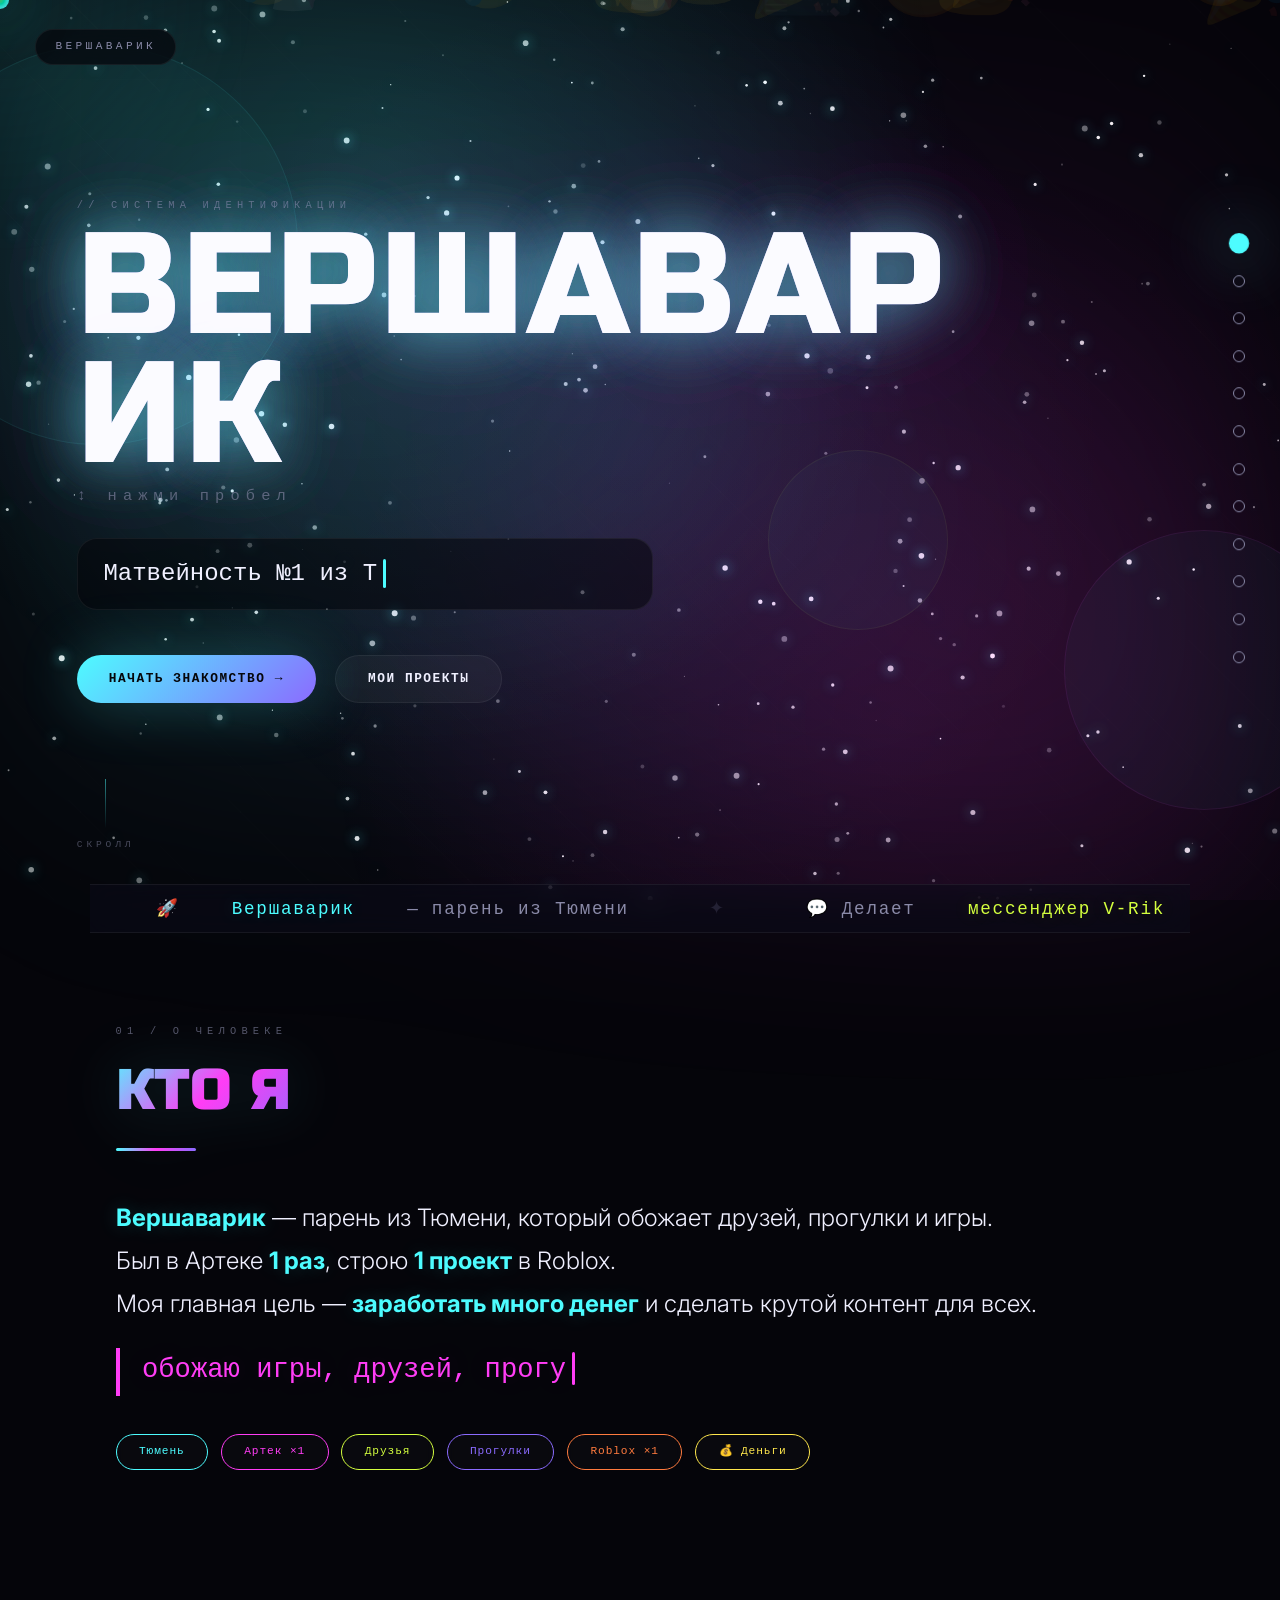
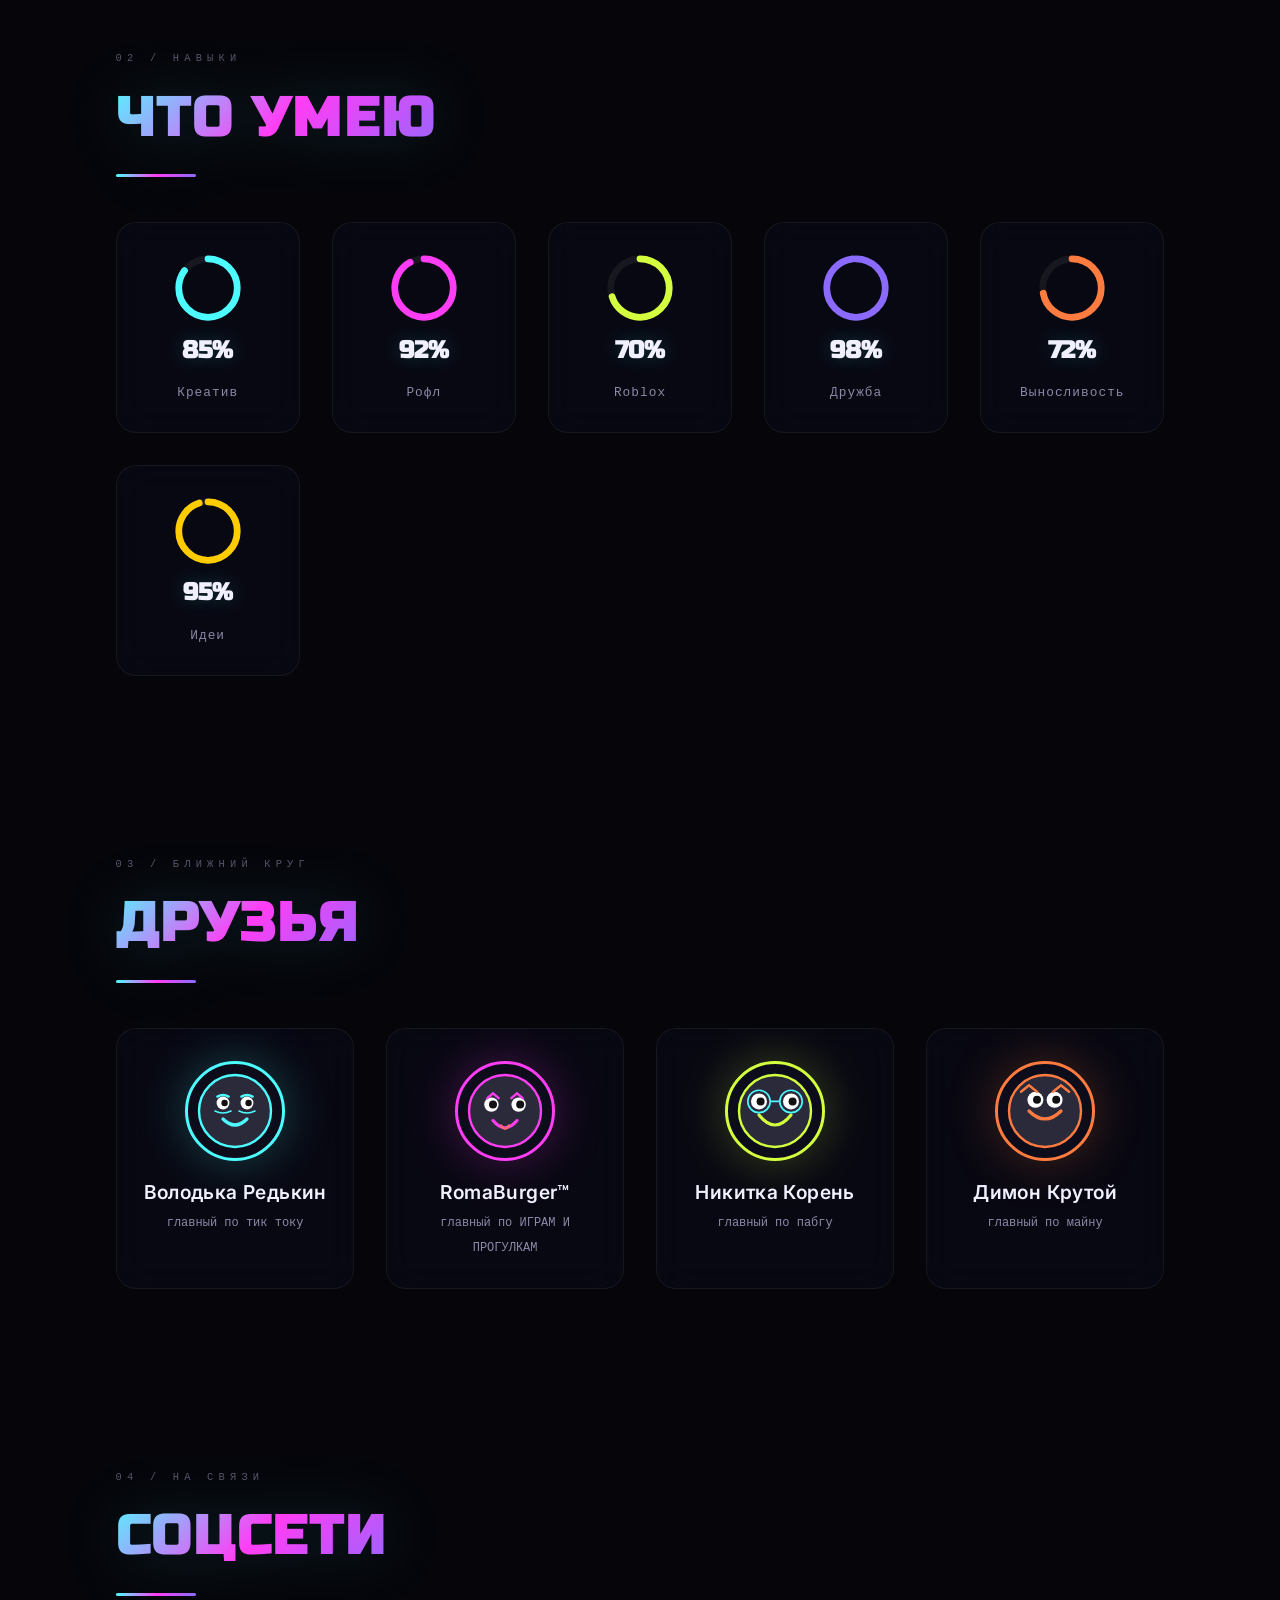
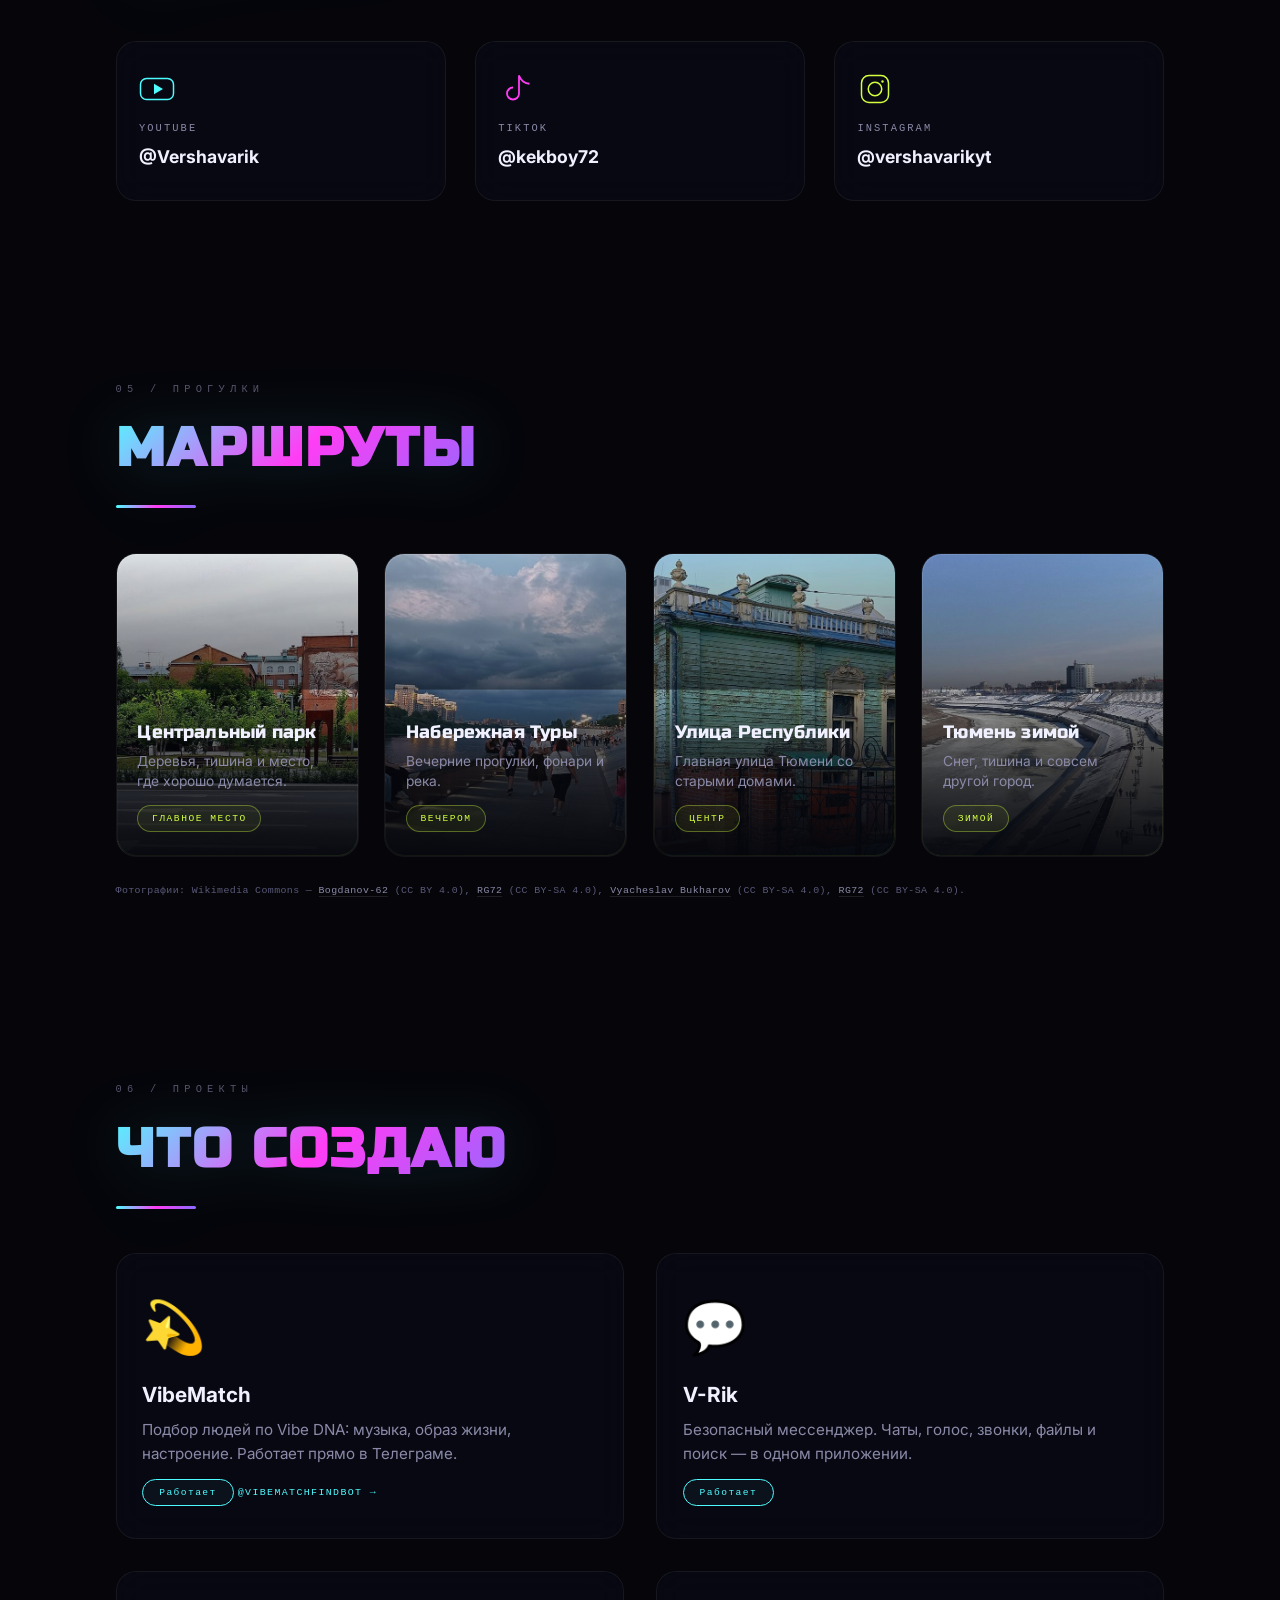
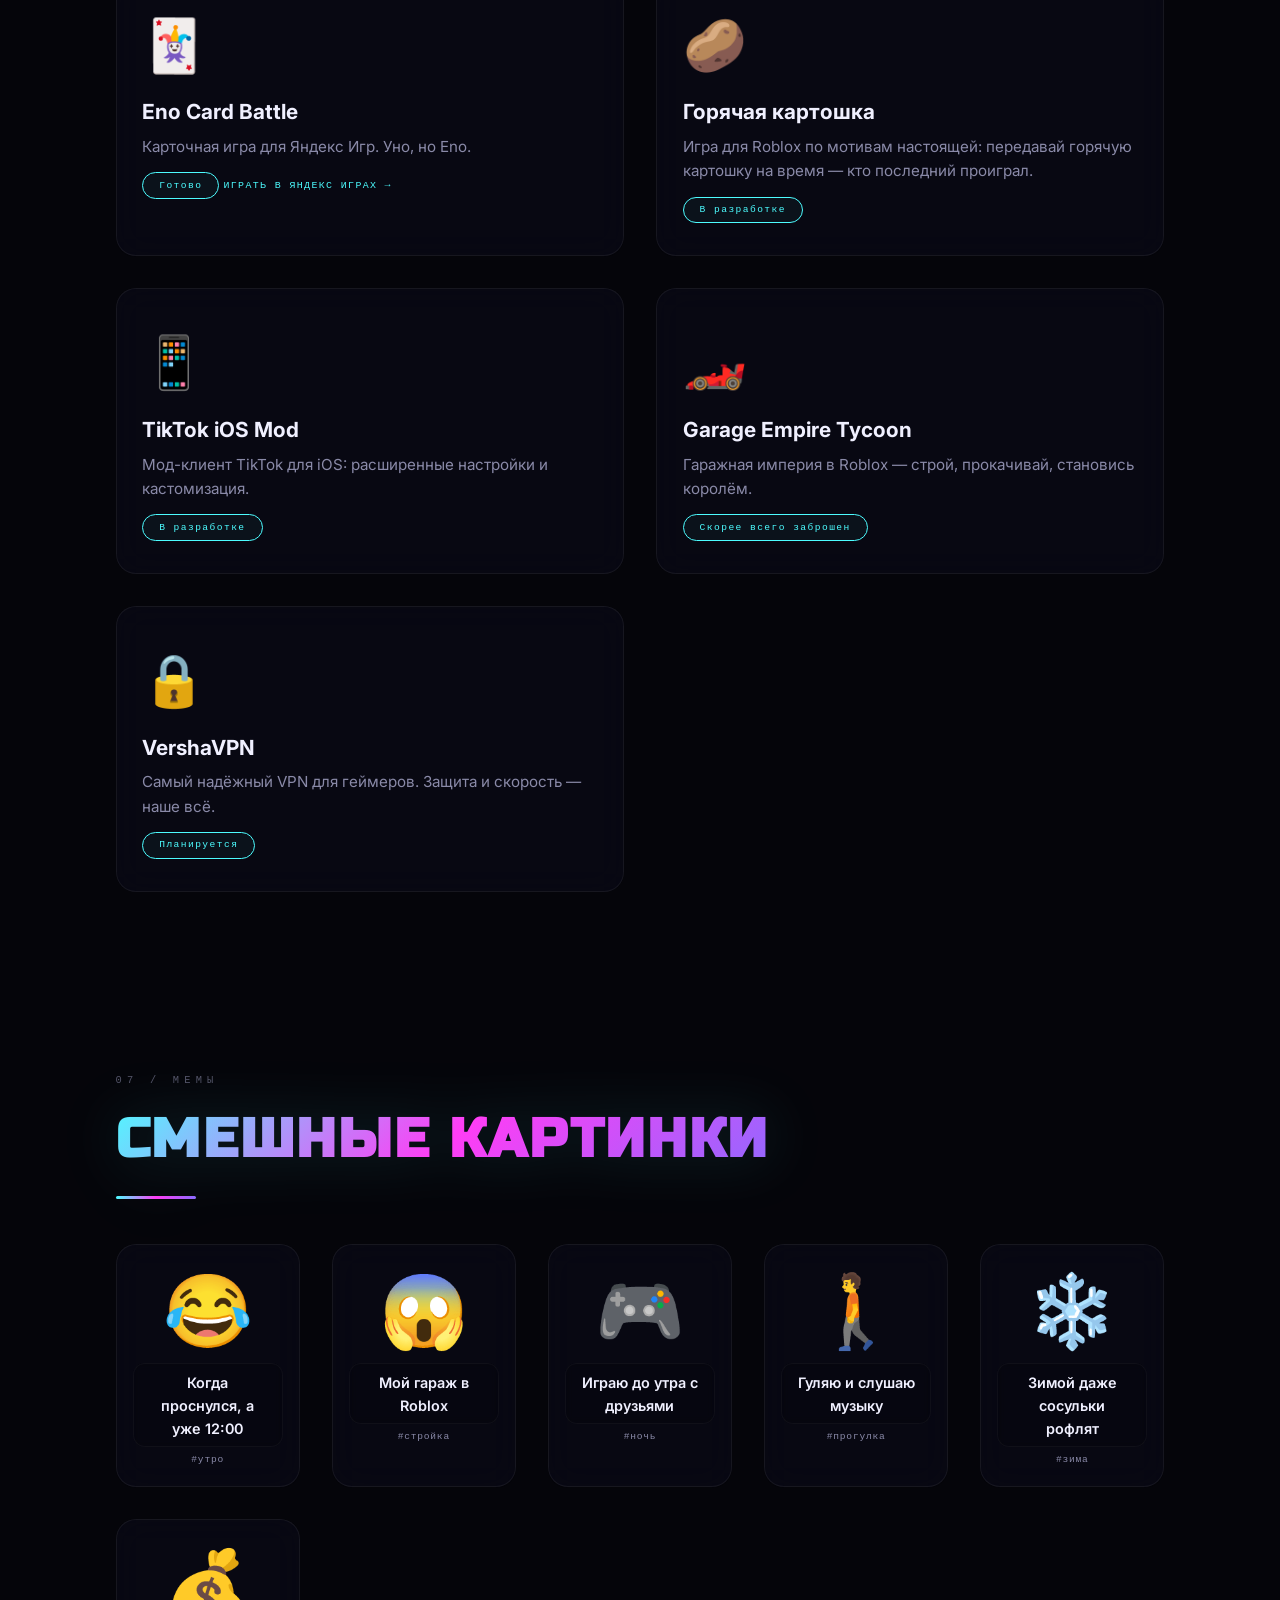
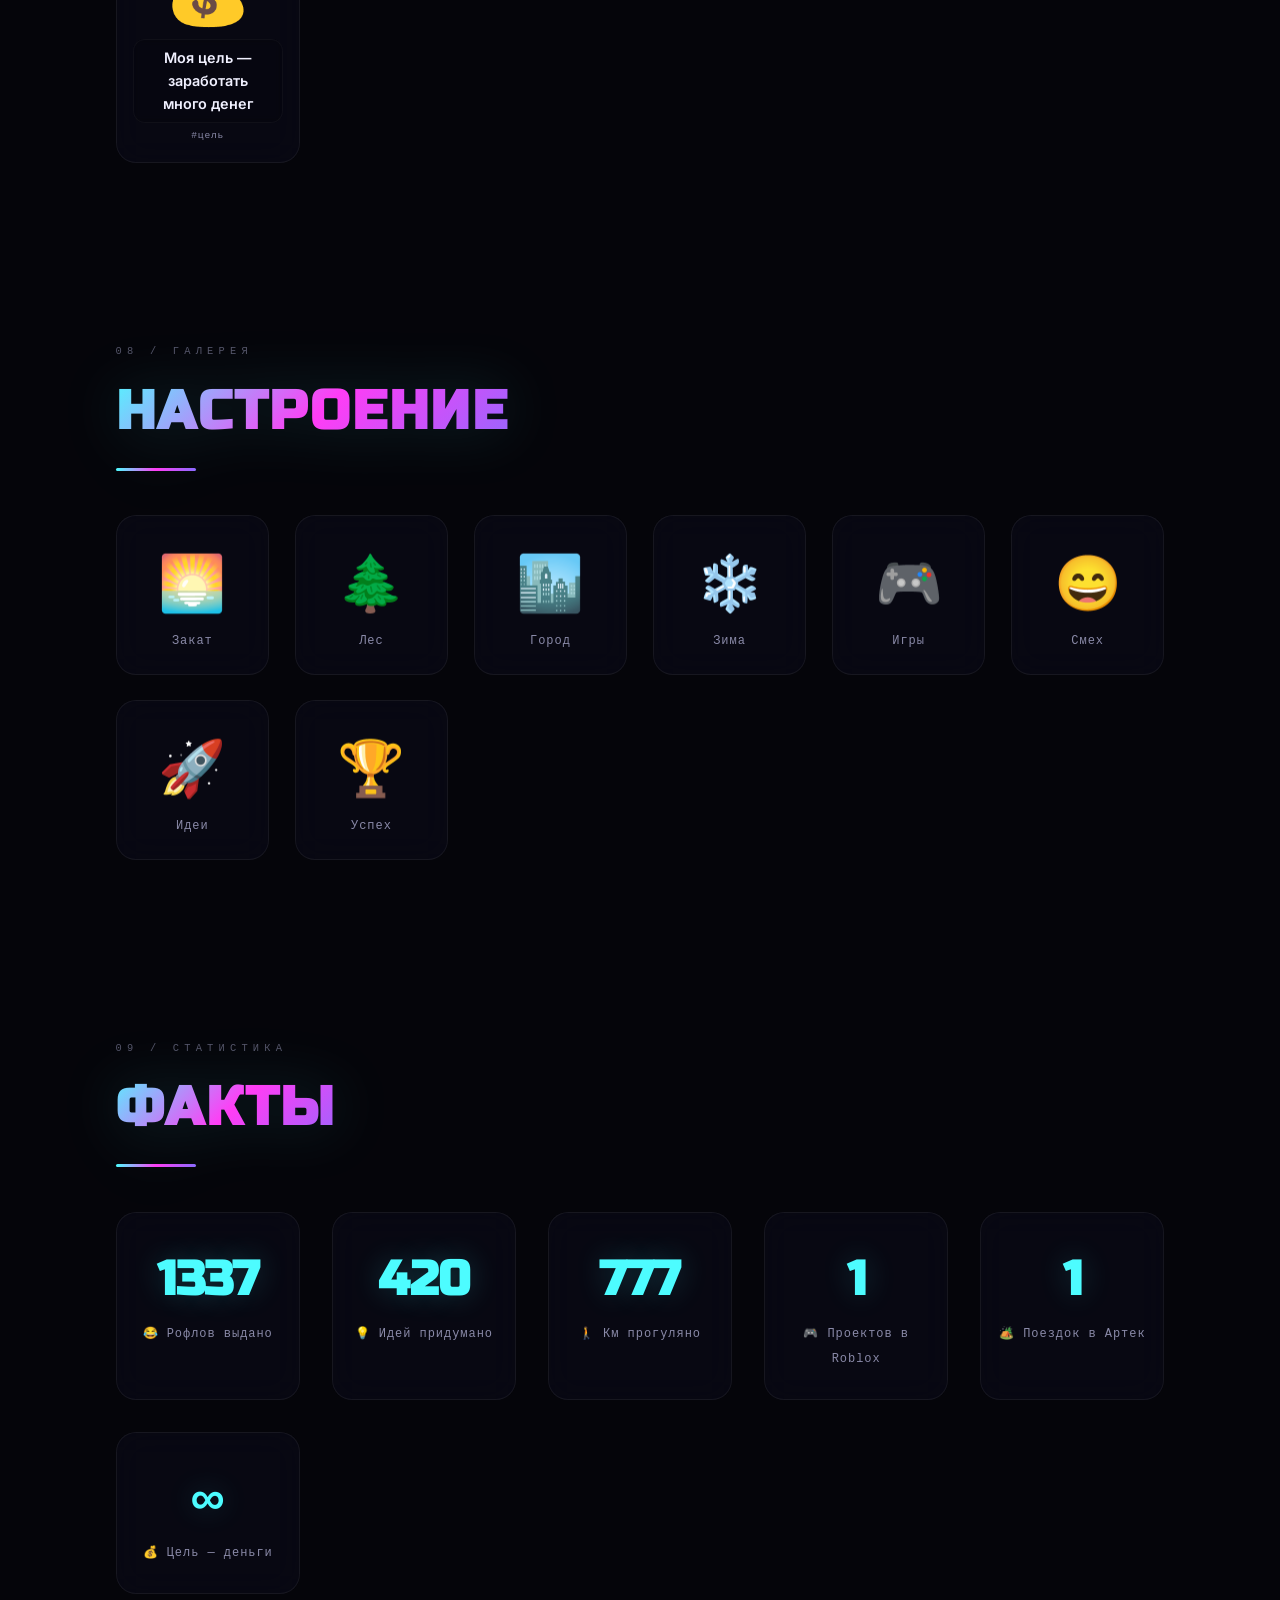
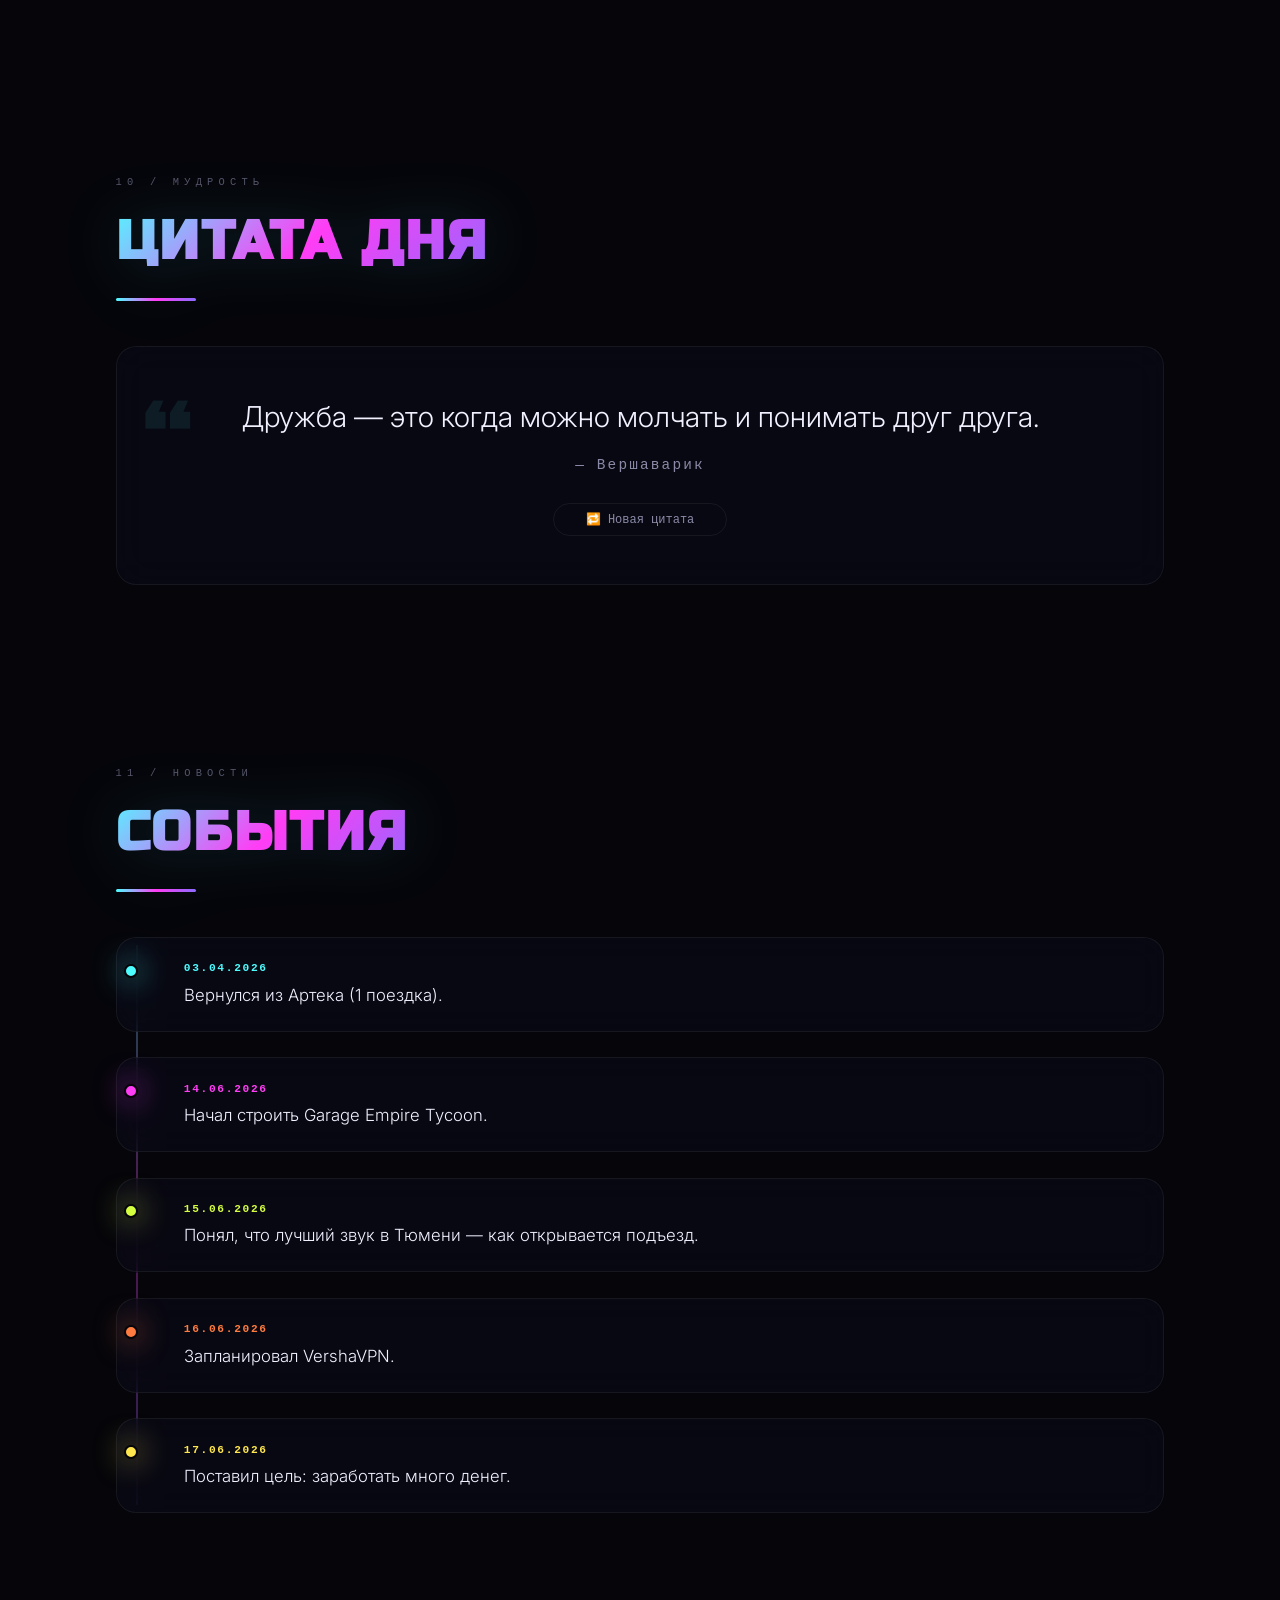
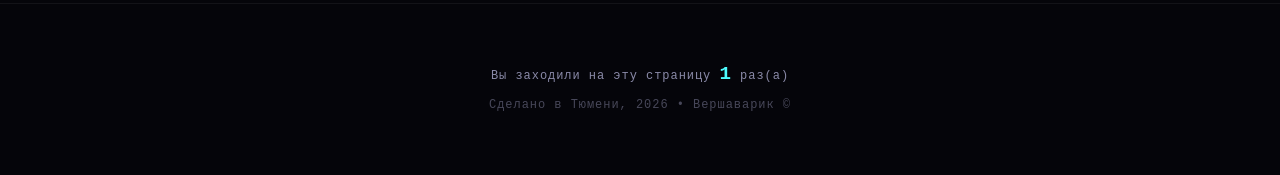
==== index.html @ f6a88db7 "Обновить проекты, маршруты и починить три бага Проекты: - V-Rik, VibeMatch, Eno Card Battle, Горячая" ====
<!DOCTYPE html>
<html lang="ru" class="no-js">
<head>
    <meta charset="UTF-8" />
    <meta name="viewport" content="width=device-width, initial-scale=1.0" />
    <meta name="theme-color" content="#07070d" />
    <title>Вершаварик — 3D Премиум 2056</title>
    <link rel="preconnect" href="https://fonts.googleapis.com" />
    <link rel="preconnect" href="https://fonts.gstatic.com" crossorigin />
    <link href="https://fonts.googleapis.com/css2?family=Russo+One&family=Inter:wght@300;400;600;700;800;900&display=swap" rel="stylesheet" />
    <!-- Ставится до первой отрисовки: reveal-анимации ниже прячут свои элементы,
         поэтому при любом сбое JS страница не должна остаться пустой. -->
    <script>document.documentElement.className = document.documentElement.className.replace(/\bno-js\b/, 'js');</script>
    <style>
        /* ============================================================
           ПЕРЕМЕННЫЕ — 2056
        ============================================================ */
        :root {
            --color-void: #05050a;
            --color-surface: #0c0c1a;
            --color-glass: rgba(12, 12, 26, 0.55);
            --color-glass-light: rgba(255, 255, 255, 0.04);
            --color-border: rgba(255, 255, 255, 0.06);
            --color-border-strong: rgba(255, 255, 255, 0.10);
            --color-text: #f0f0ff;
            --color-text-dim: #8a8aa8;
            --color-text-muted: #5a5a7a;
            --neon-cyan: #4dfcff;
            --neon-magenta: #ff3df5;
            --neon-lime: #d4ff3f;
            --neon-violet: #8b6bff;
            --neon-orange: #ff7b3f;
            --neon-yellow: #ffe74d;
            --neon-pink: #ff4d8a;
            --font-display: 'Russo One', 'Arial Black', sans-serif;
            --font-heading: 'Russo One', 'Arial Black', sans-serif;
            --font-body: 'Inter', -apple-system, BlinkMacSystemFont, 'Segoe UI', Roboto, sans-serif;
            --font-mono: ui-monospace, 'Cascadia Mono', 'Consolas', monospace;
            --maxw: 1100px;
            --pad-y: clamp(3.2rem, 10vh, 6rem);
            --radius: 20px;
            --radius-sm: 12px;
            --radius-full: 999px;
            --transition: 0.6s cubic-bezier(0.23, 1, 0.32, 1);
            --shadow-glow: 0 0 60px rgba(77, 252, 255, 0.08);
            --shadow-card: 0 20px 80px rgba(0, 0, 0, 0.5);
        }

        /* ============================================================
           СБРОС И БАЗА
        ============================================================ */
        *,
        *::before,
        *::after {
            box-sizing: border-box;
            margin: 0;
            padding: 0;
        }
        html {
            scroll-behavior: smooth;
            -webkit-font-smoothing: antialiased;
        }
        body {
            background: var(--color-void);
            color: var(--color-text);
            font-family: var(--font-body);
            line-height: 1.6;
            overflow-x: hidden;
            /* cursor:none здесь больше нет. Он скрывал указатель по всей странице,
               и при любой ошибке в скрипте сайт становился неуправляемым.
               Кастомный курсор ниже живёт только при работающем JS. */
        }
        a {
            color: inherit;
            text-decoration: none;
        }
        ol,
        ul {
            list-style: none;
        }
        :focus-visible {
            outline: 2px solid var(--neon-cyan);
            outline-offset: 4px;
            border-radius: 4px;
        }
        ::-webkit-scrollbar {
            width: 6px;
        }
        ::-webkit-scrollbar-track {
            background: var(--color-void);
        }
        ::-webkit-scrollbar-thumb {
            background: linear-gradient(var(--neon-cyan), var(--neon-magenta));
            border-radius: 10px;
        }
        img {
            display: block;
            max-width: 100%;
        }

        /* ============================================================
           ПРЕЛОАДЕР (обновлён)
        ============================================================ */
        #preloader {
            position: fixed;
            inset: 0;
            z-index: 99999;
            background: var(--color-void);
            display: flex;
            align-items: center;
            justify-content: center;
            flex-direction: column;
            gap: 2rem;
            transition: opacity 0.8s ease, visibility 0.8s ease;
        }
        #preloader.hidden {
            opacity: 0;
            visibility: hidden;
            pointer-events: none;
        }
        .preloader-spinner {
            width: 70px;
            height: 70px;
            border-radius: 50%;
            border: 4px solid transparent;
            border-top: 4px solid var(--neon-cyan);
            border-right: 4px solid var(--neon-magenta);
            animation: spin 1.2s cubic-bezier(0.6, 0, 0.4, 1) infinite;
            box-shadow: 0 0 40px rgba(77, 252, 255, 0.2);
        }
        @keyframes spin {
            0% {
                transform: rotate(0deg);
            }
            100% {
                transform: rotate(720deg);
            }
        }
        .preloader-text {
            font-family: var(--font-mono);
            font-size: 0.9rem;
            letter-spacing: 0.3em;
            color: var(--color-text-dim);
            animation: pulseText 1.8s ease-in-out infinite;
        }
        @keyframes pulseText {
            0%,
            100% {
                opacity: 0.4;
            }
            50% {
                opacity: 1;
            }
        }

        /* ============================================================
           КАСТОМНЫЙ КУРСОР
           Только при работающем JS и только для устройств с настоящим
           указателем. Раньше курсор скрывался глобально через cursor:none,
           и при сбое скрипта страница оставалась без курсора.
        ============================================================ */
        .js body {
            cursor: none;
        }
        .cursor {
            position: fixed;
            pointer-events: none;
            z-index: 9999;
            width: 18px;
            height: 18px;
            background: var(--neon-cyan);
            border-radius: 50%;
            transform: translate(-50%, -50%);
            transition: width 0.3s, height 0.3s, background 0.3s, box-shadow 0.3s;
            mix-blend-mode: difference;
            box-shadow: 0 0 60px var(--neon-cyan), 0 0 120px rgba(77, 252, 255, 0.2);
        }
        .cursor-trail {
            position: fixed;
            pointer-events: none;
            z-index: 9998;
            width: 10px;
            height: 10px;
            background: var(--neon-magenta);
            border-radius: 50%;
            transform: translate(-50%, -50%);
            transition: all 0.08s;
            opacity: 0.5;
            mix-blend-mode: screen;
            filter: blur(2px);
        }
        /* pointer: coarse — тачскрин, мыши нет, курсор не рисуем.
           max-width — тот же брейкпоинт, на котором он гасился и раньше. */
        @media (pointer: coarse), (max-width: 860px) {
            .js body {
                cursor: auto;
            }
            .cursor,
            .cursor-trail,
            .cursor-glow {
                display: none;
            }
        }

        /* ============================================================
           ФОНОВЫЕ СЛОИ + ПАРАЛЛАКС (усилены)
        ============================================================ */
        #stars-canvas {
            position: fixed;
            inset: 0;
            z-index: 0;
            pointer-events: none;
        }
        .parallax-layer {
            position: fixed;
            inset: 0;
            z-index: 0;
            pointer-events: none;
            will-change: transform;
        }
        .parallax-layer-1 {
            background:
                radial-gradient(circle at 20% 30%, rgba(77, 252, 255, 0.15), transparent 55%),
                radial-gradient(circle at 80% 70%, rgba(255, 61, 245, 0.12), transparent 55%),
                radial-gradient(circle at 50% 50%, rgba(139, 107, 255, 0.10), transparent 60%);
            filter: blur(100px);
            animation: floatGlow 25s ease-in-out infinite alternate;
        }
        .parallax-layer-2 {
            background:
                repeating-linear-gradient(45deg, transparent, transparent 80px, rgba(255, 255, 255, 0.015) 80px, rgba(255, 255, 255, 0.015) 81px),
                repeating-linear-gradient(0deg, transparent, transparent 80px, rgba(255, 255, 255, 0.012) 80px, rgba(255, 255, 255, 0.012) 81px),
                repeating-linear-gradient(90deg, transparent, transparent 80px, rgba(255, 255, 255, 0.012) 80px, rgba(255, 255, 255, 0.012) 81px);
            background-size: 160px 160px;
            opacity: 0.6;
            animation: linesMove 40s linear infinite;
        }
        @keyframes floatGlow {
            0% {
                transform: scale(1) rotate(0deg);
            }
            100% {
                transform: scale(1.3) rotate(6deg);
            }
        }
        @keyframes linesMove {
            0% {
                transform: translateX(0) translateY(0);
            }
            100% {
                transform: translateX(120px) translateY(120px);
            }
        }
        .scanlines {
            position: fixed;
            inset: 0;
            z-index: 6;
            pointer-events: none;
            background: repeating-linear-gradient(to bottom, rgba(255, 255, 255, 0.012) 0px, rgba(255, 255, 255, 0.012) 1px, transparent 1px, transparent 8px);
            mix-blend-mode: overlay;
            opacity: 0.12;
            animation: scanRoll 15s linear infinite;
        }
        @keyframes scanRoll {
            0% {
                transform: translateY(0);
            }
            100% {
                transform: translateY(8px);
            }
        }

        .emoji-rain {
            position: fixed;
            inset: 0;
            z-index: 1;
            pointer-events: none;
            overflow: hidden;
        }
        .emoji-rain span {
            position: absolute;
            top: -10%;
            font-size: 2.2rem;
            animation: emojiFall linear infinite;
            opacity: 0.06;
            user-select: none;
        }
        @keyframes emojiFall {
            0% {
                transform: translateY(0) rotate(0deg);
                opacity: 0.06;
            }
            100% {
                transform: translateY(110vh) rotate(720deg);
                opacity: 0;
            }
        }

        .orbiting-shapes {
            position: fixed;
            inset: 0;
            z-index: 1;
            pointer-events: none;
        }
        .orbiting-shapes .shape {
            position: absolute;
            border-radius: 50%;
            background: rgba(77, 252, 255, 0.03);
            border: 1px solid rgba(77, 252, 255, 0.06);
            animation: orbit linear infinite;
        }
        .orbiting-shapes .shape:nth-child(1) {
            width: 400px;
            height: 400px;
            top: 5%;
            left: -8%;
            animation-duration: 35s;
            border-color: rgba(77, 252, 255, 0.08);
        }
        .orbiting-shapes .shape:nth-child(2) {
            width: 280px;
            height: 280px;
            bottom: 10%;
            right: -5%;
            animation-duration: 28s;
            border-color: rgba(255, 61, 245, 0.08);
        }
        .orbiting-shapes .shape:nth-child(3) {
            width: 180px;
            height: 180px;
            top: 50%;
            left: 60%;
            animation-duration: 22s;
            border-color: rgba(212, 255, 63, 0.06);
        }
        @keyframes orbit {
            0% {
                transform: rotate(0deg) translateX(30px) rotate(0deg);
            }
            100% {
                transform: rotate(360deg) translateX(30px) rotate(-360deg);
            }
        }

        /* Световой след за курсором (усилен) */
        .cursor-glow {
            position: fixed;
            pointer-events: none;
            z-index: 0;
            width: 500px;
            height: 500px;
            border-radius: 50%;
            background: radial-gradient(circle, rgba(77, 252, 255, 0.08) 0%, transparent 70%);
            transform: translate(-50%, -50%);
            transition: left 0.06s, top 0.06s;
            will-change: left, top;
            filter: blur(20px);
        }

        /* ============================================================
           БРЕНД-МЕТКА + НАВИГАЦИЯ
        ============================================================ */
        .brandmark {
            position: fixed;
            top: 1.8rem;
            left: 2.2rem;
            z-index: 30;
            font-family: var(--font-mono);
            font-size: 0.7rem;
            letter-spacing: 0.3em;
            color: var(--color-text-dim);
            border: 1px solid var(--color-border);
            padding: 0.5rem 1.2rem;
            border-radius: 30px;
            background: rgba(5, 5, 10, 0.7);
            backdrop-filter: blur(16px);
            transition: var(--transition);
            text-transform: uppercase;
        }
        .brandmark:hover {
            color: var(--neon-cyan);
            border-color: var(--neon-cyan);
            box-shadow: 0 0 40px rgba(77, 252, 255, 0.15);
            transform: translateY(-1px);
        }
        .dotnav {
            position: fixed;
            right: 2.2rem;
            top: 50%;
            transform: translateY(-50%);
            z-index: 30;
            display: flex;
            flex-direction: column;
            gap: 1.6rem;
            align-items: center;
        }
        .dotnav__dot {
            width: 12px;
            height: 12px;
            border-radius: 50%;
            border: 1.5px solid var(--color-text-dim);
            background: transparent;
            position: relative;
            transition: var(--transition);
            cursor: pointer;
            transform-style: preserve-3d;
            perspective: 100px;
        }
        .dotnav__dot::after {
            content: attr(data-label);
            position: absolute;
            right: 160%;
            top: 50%;
            transform: translateY(-50%) translateZ(10px);
            font-family: var(--font-mono);
            font-size: 0.65rem;
            letter-spacing: 0.15em;
            color: var(--color-text-dim);
            white-space: nowrap;
            opacity: 0;
            transition: opacity 0.25s;
            pointer-events: none;
            background: rgba(5, 5, 10, 0.8);
            padding: 0.3rem 1rem;
            border-radius: 20px;
            backdrop-filter: blur(8px);
            border: 1px solid var(--color-border);
        }
        .dotnav__dot:hover::after {
            opacity: 1;
        }
        .dotnav__dot.active {
            background: var(--neon-cyan);
            border-color: var(--neon-cyan);
            transform: scale(1.7);
            box-shadow: 0 0 40px var(--neon-cyan);
        }
        .mobile-menu-toggle {
            display: none;
            position: fixed;
            top: 1.2rem;
            right: 1.4rem;
            z-index: 40;
            background: rgba(5, 5, 10, 0.8);
            backdrop-filter: blur(16px);
            border: 1px solid var(--color-border);
            border-radius: 30px;
            padding: 0.5rem 1rem;
            color: var(--color-text);
            font-size: 1.6rem;
            line-height: 1;
            cursor: pointer;
            transition: var(--transition);
        }
        .mobile-menu-toggle:hover {
            border-color: var(--neon-cyan);
        }
        .mobile-menu {
            display: none;
            position: fixed;
            top: 0;
            right: 0;
            width: 75%;
            max-width: 320px;
            height: 100vh;
            z-index: 35;
            background: rgba(5, 5, 10, 0.96);
            backdrop-filter: blur(30px);
            border-left: 1px solid var(--color-border);
            padding: 5rem 2rem 2rem;
            transform: translateX(100%);
            transition: transform 0.5s cubic-bezier(0.23, 1, 0.32, 1);
            overflow-y: auto;
        }
        .mobile-menu.open {
            transform: translateX(0);
        }
        .mobile-menu a {
            display: block;
            font-family: var(--font-mono);
            font-size: 0.95rem;
            letter-spacing: 0.1em;
            padding: 0.8rem 0;
            border-bottom: 1px solid var(--color-border);
            color: var(--color-text-dim);
            transition: var(--transition);
        }
        .mobile-menu a:hover,
        .mobile-menu a.active {
            color: var(--neon-cyan);
            border-color: var(--neon-cyan);
            padding-left: 0.6rem;
        }
        @media (max-width: 860px) {
            .dotnav {
                display: none;
            }
            .mobile-menu-toggle {
                display: block;
            }
            .mobile-menu {
                display: block;
            }
        }
        @media (min-width: 861px) {
            .mobile-menu {
                display: none !important;
            }
        }

        /* ============================================================
           ОБЩИЕ КЛАССЫ
        ============================================================ */
        .section {
            position: relative;
            z-index: 2;
            max-width: var(--maxw);
            margin: 0 auto;
            padding: var(--pad-y) 1.6rem;
        }
        .eyebrow {
            font-family: var(--font-mono);
            text-transform: uppercase;
            letter-spacing: 0.5em;
            font-size: 0.65rem;
            color: var(--color-text-dim);
            margin-bottom: 0.5rem;
            opacity: 0.6;
        }
        .section__head {
            margin-bottom: 2.8rem;
        }
        .section__head h2 {
            font-family: var(--font-heading);
            font-weight: 900;
            text-transform: uppercase;
            font-size: clamp(2.2rem, 5vw, 3.4rem);
            letter-spacing: 0.05em;
            display: inline-block;
            background: linear-gradient(135deg, var(--neon-cyan), var(--neon-magenta), var(--neon-violet));
            -webkit-background-clip: text;
            -webkit-text-fill-color: transparent;
            background-clip: text;
            text-shadow: none;
            filter: drop-shadow(0 0 30px rgba(77, 252, 255, 0.15));
            position: relative;
        }
        .section__head h2::after {
            content: '';
            display: block;
            width: 80px;
            height: 3px;
            margin-top: 0.8rem;
            background: linear-gradient(90deg, var(--neon-cyan), var(--neon-magenta), var(--neon-violet));
            border-radius: 4px;
            animation: underlinePulse 3s ease-in-out infinite;
        }
        @keyframes underlinePulse {
            0%,
            100% {
                width: 80px;
                opacity: 1;
            }
            50% {
                width: 140px;
                opacity: 0.6;
            }
        }
        /* Reveal прячет элемент до появления в зоне видимости. Раньше правило
           было безусловным, поэтому при сбое или отключении JS страница
           оставалась пустой. Скрытие включается только когда JS работает. */
        .js .reveal {
            opacity: 0;
            transition: opacity 0.9s cubic-bezier(0.23, 1, 0.32, 1),
                transform 1.1s cubic-bezier(0.23, 1, 0.32, 1);
        }
        .js .reveal.is-visible {
            opacity: 1;
            transform: translate(0, 0) scale(1) rotate(0deg) !important;
        }
        .js .reveal-from-left {
            transform: translateX(-120px);
        }
        .js .reveal-from-right {
            transform: translateX(120px);
        }
        .js .reveal-from-bottom {
            transform: translateY(80px);
        }
        .js .reveal-scale {
            transform: scale(0.5) rotate(-6deg);
        }
        .js .reveal-rotate {
            transform: rotate(-12deg) scale(0.6);
        }
        .reveal-d1 {
            transition-delay: 0.06s;
        }
        .reveal-d2 {
            transition-delay: 0.12s;
        }
        .reveal-d3 {
            transition-delay: 0.18s;
        }
        .reveal-d4 {
            transition-delay: 0.24s;
        }
        .reveal-d5 {
            transition-delay: 0.30s;
        }
        .reveal-d6 {
            transition-delay: 0.36s;
        }

        /* ============================================================
           HERO — 2056 (усилен)
        ============================================================ */
        .hero {
            min-height: 100vh;
            max-width: none;
            display: flex;
            flex-direction: column;
            justify-content: center;
            padding: 0 6vw;
            position: relative;
            overflow: hidden;
        }
        .hero::before {
            content: '';
            position: absolute;
            inset: 0;
            background:
                radial-gradient(circle at 30% 20%, rgba(77, 252, 255, 0.12) 0%, transparent 50%),
                radial-gradient(circle at 70% 80%, rgba(255, 61, 245, 0.08) 0%, transparent 50%),
                radial-gradient(circle at 50% 50%, rgba(139, 107, 255, 0.06) 0%, transparent 60%);
            z-index: 1;
            animation: heroBgPulse 8s ease-in-out infinite alternate;
        }
        @keyframes heroBgPulse {
            0% {
                opacity: 0.6;
            }
            100% {
                opacity: 1;
            }
        }

        .hero__inner {
            display: flex;
            flex-wrap: wrap;
            align-items: center;
            justify-content: center;
            gap: 2rem 4rem;
            position: relative;
            z-index: 3;
        }
        .hero__content {
            flex: 1 1 400px;
        }
        .hero__name-wrapper {
            position: relative;
            display: inline-block;
            max-width: 100%;
        }
        .hero__name {
            position: relative;
            font-family: var(--font-display);
            font-weight: 400;
            text-transform: uppercase;
            font-size: clamp(2.6rem, 12vw, 9rem);
            line-height: 0.9;
            letter-spacing: 0.02em;
            color: var(--color-text);
            text-shadow: 0 0 60px rgba(77, 252, 255, 0.3), 0 0 120px rgba(255, 61, 245, 0.15);
            animation: textPulse 5s ease-in-out infinite;
            word-break: break-word;
        }
        @media (max-width: 480px) {
            .hero__name {
                font-size: clamp(2.2rem, 14vw, 3.4rem);
            }
        }
        @keyframes textPulse {
            0%,
            100% {
                text-shadow: 0 0 60px rgba(77, 252, 255, 0.3), 0 0 120px rgba(255, 61, 245, 0.15);
            }
            50% {
                text-shadow: 0 0 100px rgba(77, 252, 255, 0.5), 0 0 180px rgba(255, 61, 245, 0.3);
            }
        }
        .hero__name::before,
        .hero__name::after {
            content: attr(data-text);
            position: absolute;
            left: 0;
            top: 0;
            width: 100%;
            background: transparent;
            mix-blend-mode: screen;
        }
        .hero__name::before {
            color: var(--neon-cyan);
            animation: glitchTop 7s infinite linear;
            opacity: 0.7;
        }
        .hero__name::after {
            color: var(--neon-magenta);
            animation: glitchBottom 7s infinite linear;
            opacity: 0.7;
        }
        @keyframes glitchTop {
            0%,
            90%,
            100% {
                clip-path: inset(0 0 0 0);
                transform: translate(0, 0);
            }
            91% {
                clip-path: inset(10% 0 60% 0);
                transform: translate(-8px, -4px);
            }
            92% {
                clip-path: inset(40% 0 20% 0);
                transform: translate(8px, 4px);
            }
            93% {
                clip-path: inset(70% 0 5% 0);
                transform: translate(-5px, 3px);
            }
            94% {
                clip-path: inset(0 0 0 0);
                transform: translate(0, 0);
            }
        }
        @keyframes glitchBottom {
            0%,
            89%,
            100% {
                clip-path: inset(0 0 0 0);
                transform: translate(0, 0);
            }
            90% {
                clip-path: inset(60% 0 10% 0);
                transform: translate(8px, 4px);
            }
            91% {
                clip-path: inset(20% 0 50% 0);
                transform: translate(-8px, -4px);
            }
            92% {
                clip-path: inset(5% 0 70% 0);
                transform: translate(6px, 0);
            }
            93% {
                clip-path: inset(0 0 0 0);
                transform: translate(0, 0);
            }
        }
        .hero__name-sub {
            font-family: var(--font-mono);
            font-size: clamp(0.7rem, 1.2vw, 1.2rem);
            color: var(--color-text-dim);
            letter-spacing: 0.4em;
            margin-top: 0.2rem;
            opacity: 0.6;
        }

        .hero__tagline {
            margin-top: 1.8rem;
            font-family: var(--font-mono);
            font-size: clamp(1rem, 2.2vw, 1.5rem);
            color: var(--color-text);
            max-width: 40ch;
            padding: 1rem 1.6rem;
            background: rgba(5, 5, 10, 0.55);
            backdrop-filter: blur(12px);
            border-radius: var(--radius);
            border: 1px solid var(--color-border);
            position: relative;
            min-height: 4rem;
            display: flex;
            align-items: center;
        }
        .hero__tagline .cursor-blink {
            display: inline-block;
            width: 3px;
            height: 1.2em;
            background: var(--neon-cyan);
            margin-left: 6px;
            vertical-align: text-bottom;
            animation: blink 0.8s step-end infinite;
            border-radius: 2px;
        }
        @media (max-width: 700px) {
            .hero__tagline {
                padding: 0.8rem 1.2rem;
                font-size: 0.95rem;
                min-height: 3.4rem;
                border-left: 3px solid var(--neon-cyan);
                border-radius: var(--radius-sm);
            }
        }
        @keyframes blink {
            0%,
            100% {
                opacity: 1;
            }
            50% {
                opacity: 0;
            }
        }

        #typedContent {
            display: inline;
            position: relative;
        }
        .typing-char {
            display: inline;
            transition: opacity 0.08s;
        }

        /* Hero CTA */
        .hero__cta {
            margin-top: 2.8rem;
            display: flex;
            gap: 1.2rem;
            flex-wrap: wrap;
        }
        .btn-hero {
            display: inline-flex;
            align-items: center;
            gap: 0.8rem;
            padding: 0.8rem 2rem;
            border-radius: var(--radius-full);
            font-family: var(--font-mono);
            font-size: 0.8rem;
            letter-spacing: 0.12em;
            text-transform: uppercase;
            font-weight: 600;
            transition: var(--transition);
            cursor: pointer;
            transform-style: preserve-3d;
            perspective: 400px;
            border: none;
            position: relative;
            overflow: hidden;
            white-space: nowrap;
        }
        @media (max-width: 480px) {
            .btn-hero {
                padding: 0.6rem 1.2rem;
                font-size: 0.7rem;
                gap: 0.4rem;
                white-space: normal;
                text-align: center;
                flex: 1 1 100%;
                justify-content: center;
            }
        }
        .btn-hero::before {
            content: '';
            position: absolute;
            inset: 0;
            border-radius: var(--radius-full);
            padding: 2px;
            background: linear-gradient(135deg, var(--neon-cyan), var(--neon-magenta));
            -webkit-mask: linear-gradient(#fff 0 0) content-box, linear-gradient(#fff 0 0);
            mask: linear-gradient(#fff 0 0) content-box, linear-gradient(#fff 0 0);
            -webkit-mask-composite: xor;
            mask-composite: exclude;
            pointer-events: none;
            opacity: 0;
            transition: opacity 0.4s;
        }
        .btn-hero:hover::before {
            opacity: 1;
        }
        .btn-hero--primary {
            background: linear-gradient(135deg, var(--neon-cyan), var(--neon-violet));
            color: #05060a;
            box-shadow: 0 0 60px rgba(77, 252, 255, 0.25);
        }
        .btn-hero--primary:hover {
            transform: scale(1.06) translateZ(12px);
            box-shadow: 0 0 80px rgba(77, 252, 255, 0.4);
        }
        .btn-hero--secondary {
            background: rgba(255, 255, 255, 0.04);
            border: 1px solid var(--color-border);
            color: var(--color-text);
            backdrop-filter: blur(8px);
        }
        .btn-hero--secondary:hover {
            border-color: var(--neon-cyan);
            color: var(--neon-cyan);
            transform: scale(1.06) translateZ(12px);
            box-shadow: 0 0 40px rgba(77, 252, 255, 0.1);
        }

        .scrollcue {
            position: absolute;
            bottom: 3rem;
            left: 6vw;
            display: flex;
            flex-direction: column;
            align-items: center;
            gap: 0.5rem;
            font-family: var(--font-mono);
            font-size: 0.6rem;
            letter-spacing: 0.4em;
            color: var(--color-text-dim);
            text-transform: uppercase;
            animation: bounceCue 2.8s ease-in-out infinite;
            z-index: 3;
            opacity: 0.5;
        }
        @keyframes bounceCue {
            0%,
            100% {
                transform: translateY(0);
            }
            50% {
                transform: translateY(8px);
            }
        }
        .scrollcue span {
            width: 1px;
            height: 50px;
            background: linear-gradient(var(--neon-cyan), transparent);
        }

        /* Пустое место вместо куба */
        .hero__empty-space {
            flex: 0 0 120px;
            height: 120px;
        }
        @media (max-width: 700px) {
            .hero__empty-space {
                flex: 0 0 60px;
                height: 60px;
            }
        }

        /* ============================================================
           БЕГУЩАЯ СТРОКА (МАРАФОН)
        ============================================================ */
        .marquee-wrap {
            position: relative;
            z-index: 2;
            max-width: var(--maxw);
            margin: -1rem auto 0;
            padding: 0.6rem 1.6rem;
            overflow: hidden;
            background: var(--color-glass);
            backdrop-filter: blur(12px);
            border-top: 1px solid var(--color-border);
            border-bottom: 1px solid var(--color-border);
        }
        .marquee {
            display: flex;
            white-space: nowrap;
            animation: marqueeScroll 22s linear infinite;
            font-family: var(--font-mono);
            font-size: clamp(0.8rem, 1.4vw, 1.1rem);
            color: var(--color-text-dim);
            letter-spacing: 0.1em;
        }
        .marquee span {
            display: inline-block;
            padding: 0 2.5rem;
            flex-shrink: 0;
        }
        .marquee .highlight {
            color: var(--neon-cyan);
            text-shadow: 0 0 20px rgba(77, 252, 255, 0.2);
        }
        .marquee .highlight-magenta {
            color: var(--neon-magenta);
            text-shadow: 0 0 20px rgba(255, 61, 245, 0.2);
        }
        .marquee .highlight-lime {
            color: var(--neon-lime);
            text-shadow: 0 0 20px rgba(212, 255, 63, 0.2);
        }
        .marquee .separator {
            color: var(--color-text-muted);
            opacity: 0.3;
        }
        @keyframes marqueeScroll {
            0% {
                transform: translateX(0);
            }
            100% {
                transform: translateX(-50%);
            }
        }
        .marquee-wrap:hover .marquee {
            animation-play-state: paused;
        }
        @media (max-width: 700px) {
            .marquee-wrap {
                padding: 0.4rem 1rem;
                margin: -0.5rem auto 0;
            }
            .marquee {
                font-size: 0.75rem;
                animation-duration: 16s;
            }
            .marquee span {
                padding: 0 1.2rem;
            }
        }

        /* ============================================================
           ABOUT (улучшен)
        ============================================================ */
        .about__text {
            font-size: clamp(1.1rem, 2.2vw, 1.5rem);
            max-width: 64ch;
            color: var(--color-text);
            line-height: 1.8;
            font-weight: 300;
        }
        .about__text strong {
            color: var(--neon-cyan);
            font-weight: 700;
            text-shadow: 0 0 20px rgba(77, 252, 255, 0.2);
        }
        .about__love {
            font-family: var(--font-mono);
            font-size: clamp(1.2rem, 2.4vw, 1.7rem);
            color: var(--neon-magenta);
            margin-top: 1.4rem;
            border-left: 4px solid var(--neon-magenta);
            padding-left: 1.4rem;
            min-height: 3rem;
            text-shadow: 0 0 30px rgba(255, 61, 245, 0.15);
        }
        .about__love .cursor-blink {
            display: inline-block;
            width: 3px;
            height: 1.2em;
            background: var(--neon-magenta);
            margin-left: 6px;
            vertical-align: text-bottom;
            animation: blink 0.8s step-end infinite;
            border-radius: 2px;
        }
        .chips {
            display: flex;
            flex-wrap: wrap;
            gap: 0.8rem;
            margin-top: 2.4rem;
        }
        .chip {
            font-family: var(--font-mono);
            font-size: 0.7rem;
            letter-spacing: 0.08em;
            padding: 0.5rem 1.4rem;
            border: 1px solid var(--color-border);
            border-radius: 30px;
            color: var(--color-text-dim);
            background: rgba(255, 255, 255, 0.02);
            transition: var(--transition);
            cursor: default;
            transform-style: preserve-3d;
            perspective: 200px;
            backdrop-filter: blur(4px);
        }
        .chip:hover {
            background: rgba(255, 255, 255, 0.06);
            border-color: var(--neon-cyan);
            color: var(--neon-cyan);
            transform: scale(1.05) rotateX(3deg) rotateY(4deg);
            box-shadow: 0 0 30px rgba(77, 252, 255, 0.1);
        }
        .chip:nth-child(1) {
            border-color: var(--neon-cyan);
            color: var(--neon-cyan);
        }
        .chip:nth-child(2) {
            border-color: var(--neon-magenta);
            color: var(--neon-magenta);
        }
        .chip:nth-child(3) {
            border-color: var(--neon-lime);
            color: var(--neon-lime);
        }
        .chip:nth-child(4) {
            border-color: var(--neon-violet);
            color: var(--neon-violet);
        }
        .chip:nth-child(5) {
            border-color: var(--neon-orange);
            color: var(--neon-orange);
        }
        .chip:nth-child(6) {
            border-color: var(--neon-yellow);
            color: var(--neon-yellow);
        }

        /* ============================================================
           SKILLS (улучшены)
        ============================================================ */
        .skills__grid {
            display: grid;
            grid-template-columns: repeat(auto-fit, minmax(150px, 1fr));
            gap: 2rem;
        }
        .skill-item {
            text-align: center;
            background: var(--color-glass);
            backdrop-filter: blur(16px);
            border: 1px solid var(--color-border);
            border-radius: var(--radius);
            padding: 1.8rem 0.8rem;
            transition: var(--transition);
            cursor: default;
            transform-style: preserve-3d;
            perspective: 600px;
        }
        .skill-item:hover {
            transform: translateY(-10px) scale(1.04) rotateX(2deg) rotateY(5deg);
            border-color: var(--neon-cyan);
            box-shadow: 0 25px 70px rgba(0, 0, 0, 0.5), 0 0 50px rgba(77, 252, 255, 0.15);
        }
        .skill-item svg {
            width: 72px;
            height: 72px;
            transform: rotate(-90deg);
        }
        .skill-item circle {
            fill: none;
            stroke-width: 6;
            stroke-linecap: round;
        }
        .skill-item .bg-circle {
            stroke: rgba(255, 255, 255, 0.06);
        }
        .skill-item .progress-circle {
            stroke: var(--skill-color, var(--neon-cyan));
            transition: stroke-dashoffset 1.6s ease;
        }
        .skill-item .skill-label {
            display: block;
            margin-top: 0.8rem;
            font-family: var(--font-mono);
            font-size: 0.8rem;
            letter-spacing: 0.08em;
            color: var(--color-text-dim);
        }
        .skill-item .skill-value {
            display: block;
            font-family: var(--font-heading);
            font-size: 1.5rem;
            font-weight: 700;
            color: var(--color-text);
            text-shadow: 0 0 20px rgba(77, 252, 255, 0.2);
        }

        /* ============================================================
           FRIENDS — 3D-сетка (усилена)
        ============================================================ */
        .friends__grid {
            display: grid;
            grid-template-columns: repeat(4, 1fr);
            gap: 2rem;
        }
        @media (max-width: 1024px) {
            .friends__grid {
                grid-template-columns: repeat(3, 1fr);
                gap: 1.8rem;
            }
        }
        @media (max-width: 700px) {
            .friends__grid {
                grid-template-columns: repeat(2, 1fr);
                gap: 1.4rem;
            }
        }
        @media (max-width: 440px) {
            .friends__grid {
                grid-template-columns: 1fr 1fr;
                gap: 1rem;
            }
        }

        .friend-card {
            background: var(--color-glass);
            backdrop-filter: blur(16px);
            border: 1px solid var(--color-border);
            border-radius: var(--radius);
            padding: 2rem 1.2rem 1.8rem;
            text-align: center;
            transition: all 0.5s cubic-bezier(0.23, 1, 0.32, 1);
            position: relative;
            overflow: hidden;
            transform-style: preserve-3d;
            perspective: 800px;
            cursor: default;
            will-change: transform;
        }
        .friend-card::before {
            content: '';
            position: absolute;
            inset: -2px;
            border-radius: var(--radius);
            padding: 2px;
            background: linear-gradient(135deg, var(--hud-color, var(--neon-cyan)), transparent 60%);
            -webkit-mask: linear-gradient(#fff 0 0) content-box, linear-gradient(#fff 0 0);
            mask: linear-gradient(#fff 0 0) content-box, linear-gradient(#fff 0 0);
            -webkit-mask-composite: xor;
            mask-composite: exclude;
            pointer-events: none;
            opacity: 0;
            transition: opacity 0.5s;
        }
        .friend-card:hover::before {
            opacity: 1;
        }
        .friend-card:hover {
            transform: translateY(-14px) scale(1.05) rotateX(4deg) rotateY(6deg) translateZ(20px);
            box-shadow: 0 30px 80px rgba(0, 0, 0, 0.6), 0 0 70px rgba(77, 252, 255, 0.12);
            border-color: rgba(255, 255, 255, 0.15);
        }
        .friend-avatar {
            width: 100px;
            height: 100px;
            margin: 0 auto 1rem;
            display: flex;
            align-items: center;
            justify-content: center;
            border-radius: 50%;
            background: var(--color-surface);
            border: 3px solid var(--c1, var(--neon-cyan));
            box-shadow: 0 0 50px color-mix(in srgb, var(--c1, var(--neon-cyan)) 25%, transparent);
            transition: var(--transition);
            overflow: hidden;
        }
        .friend-card:hover .friend-avatar {
            transform: scale(1.1) rotate(-5deg) translateZ(25px);
            box-shadow: 0 0 80px color-mix(in srgb, var(--c1, var(--neon-cyan)) 50%, transparent);
        }
        .friend-avatar svg {
            width: 80px;
            height: 80px;
        }
        .friend-card h3 {
            font-family: var(--font-body);
            font-weight: 600;
            font-size: 1.2rem;
            color: var(--color-text);
            letter-spacing: 0.02em;
        }
        .friend-card .friend-role {
            font-family: var(--font-mono);
            font-size: 0.75rem;
            color: var(--color-text-dim);
            margin-top: 0.2rem;
        }

        /* ============================================================
           SOCIAL (улучшены)
        ============================================================ */
        .social__grid {
            display: grid;
            grid-template-columns: repeat(auto-fit, minmax(200px, 1fr));
            gap: 1.8rem;
        }
        .social-tile {
            display: flex;
            flex-direction: column;
            gap: 0.4rem;
            background: var(--color-glass);
            backdrop-filter: blur(16px);
            border: 1px solid var(--color-border);
            border-radius: var(--radius);
            padding: 1.8rem 1.4rem;
            transition: var(--transition);
            position: relative;
            overflow: hidden;
            transform-style: preserve-3d;
            perspective: 700px;
        }
        .social-tile::before {
            content: '';
            position: absolute;
            inset: 0;
            background: radial-gradient(circle at 80% 20%, var(--tile-color, var(--neon-cyan)), transparent 70%);
            opacity: 0;
            transition: opacity 0.5s;
            pointer-events: none;
        }
        .social-tile:hover::before {
            opacity: 0.15;
        }
        .social-tile:hover {
            transform: translateY(-10px) rotateX(3deg) rotateY(6deg);
            border-color: var(--tile-color, var(--neon-cyan));
            box-shadow: 0 25px 70px rgba(0, 0, 0, 0.4);
        }
        .social-tile svg {
            width: 36px;
            height: 36px;
            color: var(--tile-color, var(--neon-cyan));
            margin-bottom: 0.4rem;
            transition: var(--transition);
        }
        .social-tile:hover svg {
            transform: scale(1.15) rotate(-8deg) translateZ(12px);
        }
        .social-tile__platform {
            font-family: var(--font-mono);
            font-size: 0.65rem;
            letter-spacing: 0.2em;
            text-transform: uppercase;
            color: var(--color-text-dim);
        }
        .social-tile__handle {
            font-weight: 700;
            font-size: 1.1rem;
            color: var(--color-text);
        }

        /* ============================================================
           WALKS
        ============================================================ */
        .walks__grid {
            display: grid;
            grid-template-columns: repeat(auto-fit, minmax(260px, 1fr));
            gap: 1.6rem;
        }
        /* Четыре карточки: на широких экранах — в один ряд, дальше 2×2.
           auto-fit здесь ужимал их в две колонки и оставлял пустое место. */
        @media (min-width: 1000px) {
            .walks__grid {
                grid-template-columns: repeat(4, 1fr);
            }
        }
        @media (min-width: 600px) and (max-width: 999px) {
            .walks__grid {
                grid-template-columns: repeat(2, 1fr);
            }
        }
        /* Фото-карточка: снимок сверху, подпись на затемнении снизу.
           Раньше здесь был эмодзи по центру — настоящее фото Тюмени честнее. */
        .walk-card {
            position: relative;
            overflow: hidden;
            border-radius: var(--radius);
            border: 1px solid var(--color-border);
            aspect-ratio: 4 / 5;
            margin: 0;
            transform-style: preserve-3d;
            perspective: 600px;
            transition: var(--transition);
            isolation: isolate;
        }
        /* Тонкая рамка поверх снимка: на почти чёрном фоне страницы границы
           карточек иначе не читаются. */
        .walk-card::before {
            content: '';
            position: absolute;
            inset: 0;
            z-index: 3;
            border-radius: var(--radius);
            padding: 1px;
            background: linear-gradient(160deg, rgba(255, 255, 255, 0.16), transparent 45%, rgba(212, 255, 63, 0.12));
            -webkit-mask: linear-gradient(#fff 0 0) content-box, linear-gradient(#fff 0 0);
            mask: linear-gradient(#fff 0 0) content-box, linear-gradient(#fff 0 0);
            -webkit-mask-composite: xor;
            mask-composite: exclude;
            pointer-events: none;
            opacity: 0.75;
            transition: opacity 0.4s;
        }
        .walk-card:hover::before {
            opacity: 1;
        }
        .walk-card__img {
            position: absolute;
            inset: 0;
            width: 100%;
            height: 100%;
            object-fit: cover;
            z-index: 0;
            transform: scale(1.02);
            transition: transform 0.8s cubic-bezier(0.23, 1, 0.32, 1);
        }
        /* Своя затемняющая шторка вместо размытия стекла: подпись должна
           читаться поверх любого неба. */
        .walk-card::after {
            content: '';
            position: absolute;
            inset: 0;
            z-index: 1;
            background: linear-gradient(to top, rgba(4, 6, 12, 0.94) 0%, rgba(4, 6, 12, 0.55) 34%, rgba(4, 6, 12, 0.05) 62%, transparent 100%);
            pointer-events: none;
        }
        .walk-card__body {
            position: absolute;
            left: 0;
            right: 0;
            bottom: 0;
            z-index: 2;
            padding: 1.4rem 1.3rem 1.5rem;
            text-align: left;
        }
        .walk-card h3 {
            font-family: var(--font-display);
            font-weight: 400;
            font-size: 1.15rem;
            line-height: 1.25;
            color: var(--color-text);
            letter-spacing: 0.01em;
        }
        .walk-card p {
            font-size: 0.86rem;
            line-height: 1.5;
            color: var(--color-text-dim);
            margin-top: 0.4rem;
        }
        .walk-card__meta {
            display: inline-block;
            margin-top: 0.85rem;
            font-family: var(--font-mono);
            font-size: 0.6rem;
            letter-spacing: 0.16em;
            text-transform: uppercase;
            color: var(--neon-lime);
            border: 1px solid rgba(212, 255, 63, 0.35);
            background: rgba(212, 255, 63, 0.06);
            border-radius: 30px;
            padding: 0.28rem 0.85rem;
        }
        .walk-card:hover {
            transform: translateY(-8px) scale(1.02);
            border-color: var(--neon-lime);
            box-shadow: 0 25px 70px rgba(0, 0, 0, 0.55), 0 0 40px rgba(212, 255, 63, 0.08);
        }
        .walk-card:hover .walk-card__img {
            transform: scale(1.09);
        }
        /* Атрибуция обязательна: все фото с Wikimedia под CC BY / CC BY-SA. */
        .walks__credit {
            margin-top: 1.6rem;
            font-family: var(--font-mono);
            font-size: 0.62rem;
            line-height: 1.9;
            letter-spacing: 0.04em;
            color: var(--color-text-muted);
        }
        .walks__credit a {
            color: var(--color-text-dim);
            border-bottom: 1px solid var(--color-border-strong);
            transition: var(--transition);
        }
        .walks__credit a:hover {
            color: var(--neon-cyan);
            border-bottom-color: var(--neon-cyan);
        }

        /* ============================================================
           PROJECTS
        ============================================================ */
        .projects__grid {
            display: grid;
            grid-template-columns: 1fr 1fr;
            gap: 2rem;
        }
        @media (max-width: 700px) {
            .projects__grid {
                grid-template-columns: 1fr;
            }
        }
        .project-card {
            background: var(--color-glass);
            backdrop-filter: blur(16px);
            border: 1px solid var(--color-border);
            border-radius: var(--radius);
            padding: 2rem 1.6rem;
            transition: var(--transition);
            position: relative;
            overflow: hidden;
            transform-style: preserve-3d;
            perspective: 700px;
        }
        .project-card:hover {
            transform: translateY(-10px) rotateX(3deg) rotateY(6deg);
            border-color: var(--neon-violet);
            box-shadow: 0 25px 70px rgba(0, 0, 0, 0.4);
        }
        .project-card .project-icon {
            font-size: 3.2rem;
            display: block;
            margin-bottom: 0.6rem;
        }
        .project-card h3 {
            font-family: var(--font-body);
            font-weight: 700;
            font-size: 1.3rem;
            color: var(--color-text);
        }
        .project-card p {
            color: var(--color-text-dim);
            font-size: 0.95rem;
            margin-top: 0.4rem;
        }
        .project-card .project-tag {
            display: inline-block;
            margin-top: 0.8rem;
            font-family: var(--font-mono);
            font-size: 0.6rem;
            letter-spacing: 0.15em;
            padding: 0.3rem 1rem;
            border-radius: 30px;
            border: 1px solid var(--neon-cyan);
            color: var(--neon-cyan);
            background: rgba(77, 252, 255, 0.04);
        }
        /* Статусы: работает / готово / в разработке / заброшен / планируется */
        .project-tag--live {
            border-color: var(--neon-lime);
            color: var(--neon-lime);
            background: rgba(212, 255, 63, 0.05);
        }
        .project-tag--done {
            border-color: var(--neon-cyan);
            color: var(--neon-cyan);
            background: rgba(77, 252, 255, 0.05);
        }
        .project-tag--wip {
            border-color: var(--neon-yellow);
            color: var(--neon-yellow);
            background: rgba(255, 231, 77, 0.05);
        }
        .project-tag--cold {
            border-color: rgba(255, 255, 255, 0.14);
            color: var(--color-text-muted);
            background: rgba(255, 255, 255, 0.02);
        }
        .project-tag--plan {
            border-color: var(--neon-magenta);
            color: var(--neon-magenta);
            background: rgba(255, 61, 245, 0.04);
        }
        /* Карточка со ссылкой: явно кликабельна */
        .project-card--link {
            cursor: pointer;
        }
        .project-link {
            display: inline-flex;
            align-items: center;
            gap: 0.45rem;
            margin-top: 0.9rem;
            font-family: var(--font-mono);
            font-size: 0.62rem;
            letter-spacing: 0.14em;
            text-transform: uppercase;
            color: var(--neon-cyan);
            transition: var(--transition);
        }
        .project-link::after {
            content: '\2192';
            transition: transform 0.3s ease;
        }
        .project-card--link:hover .project-link {
            gap: 0.7rem;
        }
        .project-card--link:hover .project-link::after {
            transform: translateX(4px);
        }
        /* Длинные описания не режем: показываем целиком по наведению и фокусу,
           но только на устройствах с настоящим указателем. */
        @media (hover: hover) and (pointer: fine) {
            .project-card p {
                display: -webkit-box;
                -webkit-line-clamp: 3;
                -webkit-box-orient: vertical;
                overflow: hidden;
            }
            .project-card:hover p,
            .project-card:focus-within p {
                display: block;
            }
        }


        .btn {
            position: relative;
            z-index: 1;
            display: inline-flex;
            align-items: center;
            gap: 0.6rem;
            padding: 0.9rem 2.4rem;
            border: 1px solid var(--neon-cyan);
            color: var(--neon-cyan);
            background: rgba(77, 252, 255, 0.04);
            font-family: var(--font-mono);
            text-transform: uppercase;
            letter-spacing: 0.15em;
            font-size: 0.8rem;
            border-radius: 40px;
            transition: var(--transition);
            cursor: pointer;
            transform-style: preserve-3d;
            overflow: hidden;
        }
        .btn::before {
            content: '';
            position: absolute;
            inset: 0;
            background: var(--neon-cyan);
            transform: scaleX(0);
            transform-origin: right;
            transition: transform 0.5s cubic-bezier(0.23, 1, 0.32, 1);
            z-index: -1;
        }
        .btn:hover::before {
            transform: scaleX(1);
            transform-origin: left;
        }
        .btn:hover,
        .btn:focus-visible {
            color: #05060a;
            box-shadow: 0 0 60px rgba(77, 252, 255, 0.4);
            transform: scale(1.05) translateZ(12px);
        }

        /* ============================================================
           MEMES — теперь только эмодзи
        ============================================================ */
        .memes__grid {
            display: grid;
            grid-template-columns: repeat(auto-fit, minmax(180px, 1fr));
            gap: 2rem;
        }
        @media (max-width: 500px) {
            .memes__grid {
                grid-template-columns: 1fr 1fr;
                gap: 1rem;
            }
        }
        .meme-card {
            background: var(--color-glass);
            backdrop-filter: blur(16px);
            border: 1px solid var(--color-border);
            border-radius: var(--radius);
            padding: 1.4rem 1rem 1.2rem;
            text-align: center;
            transition: var(--transition);
            position: relative;
            overflow: hidden;
            cursor: default;
            display: flex;
            flex-direction: column;
            align-items: center;
            justify-content: flex-start;
            transform-style: preserve-3d;
            perspective: 700px;
            min-height: 220px;
            height: 100%;
        }
        .meme-card:hover {
            transform: scale(1.06) rotate(-3deg) rotateX(4deg) rotateY(6deg);
            border-color: var(--neon-cyan);
            box-shadow: 0 30px 80px rgba(0, 0, 0, 0.5), 0 0 60px rgba(77, 252, 255, 0.1);
        }
        .meme-card .meme-emoji {
            font-size: 4.5rem;
            line-height: 1.2;
            margin-bottom: 0.6rem;
            transition: transform 0.4s cubic-bezier(0.23, 1, 0.32, 1);
            flex-shrink: 0;
        }
        .meme-card:hover .meme-emoji {
            transform: scale(1.3) rotate(8deg) translateZ(20px);
        }
        .meme-card .meme-text {
            color: var(--color-text);
            font-family: var(--font-body);
            font-size: 0.9rem;
            font-weight: 600;
            max-width: 100%;
            overflow-wrap: anywhere;
            word-break: break-word;
            background: rgba(0, 0, 0, 0.25);
            padding: 0.4rem 0.8rem;
            border-radius: 12px;
            backdrop-filter: blur(4px);
            border: 1px solid rgba(255, 255, 255, 0.04);
            width: 100%;
            flex-shrink: 0;
        }
        .meme-card .meme-sub {
            font-family: var(--font-mono);
            font-size: 0.6rem;
            color: var(--color-text-dim);
            margin-top: 0.3rem;
            letter-spacing: 0.08em;
            flex-shrink: 0;
        }

        /* ============================================================
           GALLERY
        ============================================================ */
        .gallery__grid {
            display: grid;
            grid-template-columns: repeat(auto-fit, minmax(150px, 1fr));
            gap: 1.6rem;
        }
        .gallery-item {
            background: var(--color-glass);
            backdrop-filter: blur(16px);
            border: 1px solid var(--color-border);
            border-radius: var(--radius);
            padding: 1.4rem;
            text-align: center;
            transition: var(--transition);
            font-size: 3.4rem;
            transform-style: preserve-3d;
            perspective: 500px;
        }
        .gallery-item:hover {
            transform: scale(1.1) rotate(6deg) rotateX(3deg) rotateY(6deg);
            border-color: var(--neon-magenta);
            box-shadow: 0 25px 70px rgba(0, 0, 0, 0.4);
        }
        .gallery-item span {
            display: block;
            font-size: 0.75rem;
            font-family: var(--font-mono);
            color: var(--color-text-dim);
            margin-top: 0.4rem;
            letter-spacing: 0.08em;
        }

        /* ============================================================
           STATS
        ============================================================ */
        .stats__grid {
            display: grid;
            grid-template-columns: repeat(auto-fit, minmax(160px, 1fr));
            gap: 2rem;
        }
        .stat-item {
            background: var(--color-glass);
            backdrop-filter: blur(16px);
            border: 1px solid var(--color-border);
            border-radius: var(--radius);
            padding: 1.8rem 0.8rem;
            text-align: center;
            transition: var(--transition);
            transform-style: preserve-3d;
            perspective: 600px;
        }
        .stat-item:hover {
            transform: translateY(-10px) rotateX(2deg) rotateY(4deg);
            border-color: var(--neon-cyan);
            box-shadow: 0 25px 70px rgba(0, 0, 0, 0.3);
        }
        .stat-item .stat-number {
            font-family: var(--font-heading);
            font-size: 3rem;
            font-weight: 900;
            color: var(--neon-cyan);
            text-shadow: 0 0 30px rgba(77, 252, 255, 0.2);
        }
        .stat-item .stat-label {
            font-family: var(--font-mono);
            font-size: 0.75rem;
            color: var(--color-text-dim);
            letter-spacing: 0.08em;
        }

        /* ============================================================
           QUOTE
        ============================================================ */
        .quote-box {
            background: var(--color-glass);
            backdrop-filter: blur(18px);
            border: 1px solid var(--color-border);
            border-radius: var(--radius);
            padding: 3rem 2.4rem;
            text-align: center;
            position: relative;
            overflow: hidden;
            transform-style: preserve-3d;
            perspective: 800px;
            transition: var(--transition);
        }
        .quote-box:hover {
            transform: rotateX(2deg) rotateY(3deg) translateZ(8px);
            box-shadow: 0 25px 70px rgba(0, 0, 0, 0.3);
        }
        .quote-box::before {
            content: '“';
            position: absolute;
            left: 1.6rem;
            top: 0.4rem;
            font-size: 7rem;
            color: var(--neon-cyan);
            opacity: 0.08;
            font-family: var(--font-display);
        }
        .quote-box .quote-text {
            font-size: 1.8rem;
            font-weight: 300;
            color: var(--color-text);
            max-width: 50ch;
            margin: 0 auto;
            line-height: 1.5;
        }
        .quote-box .quote-author {
            margin-top: 1rem;
            font-family: var(--font-mono);
            color: var(--color-text-dim);
            font-size: 0.9rem;
            letter-spacing: 0.15em;
        }
        .quote-btn {
            margin-top: 1.6rem;
            padding: 0.5rem 2rem;
            border: 1px solid var(--color-border);
            background: transparent;
            color: var(--color-text-dim);
            border-radius: 40px;
            font-family: var(--font-mono);
            font-size: 0.75rem;
            cursor: pointer;
            transition: var(--transition);
            transform-style: preserve-3d;
        }
        .quote-btn:hover {
            border-color: var(--neon-cyan);
            color: var(--neon-cyan);
            box-shadow: 0 0 50px rgba(77, 252, 255, 0.1);
            transform: scale(1.05) translateZ(6px);
        }

        /* ============================================================
           NEWS — улучшенный TIMELINE
        ============================================================ */
        .timeline {
            display: flex;
            flex-direction: column;
            gap: 1.6rem;
            position: relative;
            padding-left: 0;
        }
        .timeline::before {
            content: '';
            position: absolute;
            left: 20px;
            top: 8px;
            bottom: 8px;
            width: 2px;
            background: linear-gradient(to bottom, var(--neon-cyan), var(--neon-magenta), var(--neon-violet));
            border-radius: 4px;
            opacity: 0.3;
        }
        .timeline__item {
            position: relative;
            padding: 1.4rem 1.8rem 1.4rem 4.2rem;
            background: var(--color-glass);
            backdrop-filter: blur(16px);
            border: 1px solid var(--color-border);
            border-radius: var(--radius);
            transition: var(--transition);
            transform-style: preserve-3d;
            perspective: 600px;
        }
        .timeline__item:hover {
            transform: translateX(8px) rotateX(1deg) rotateY(2deg);
            border-color: rgba(255, 255, 255, 0.12);
            box-shadow: 0 20px 60px rgba(0, 0, 0, 0.3);
        }
        .timeline__item::before {
            content: '';
            position: absolute;
            left: 14px;
            top: 1.6rem;
            width: 14px;
            height: 14px;
            border-radius: 50%;
            background: var(--neon-cyan);
            box-shadow: 0 0 30px var(--neon-cyan);
            border: 2px solid var(--color-void);
            transform: translateX(-50%);
            transition: box-shadow 0.4s;
        }
        .timeline__item:hover::before {
            box-shadow: 0 0 60px var(--neon-cyan);
        }
        .timeline__item:nth-child(2)::before {
            background: var(--neon-magenta);
            box-shadow: 0 0 30px var(--neon-magenta);
        }
        .timeline__item:nth-child(2):hover::before {
            box-shadow: 0 0 60px var(--neon-magenta);
        }
        .timeline__item:nth-child(3)::before {
            background: var(--neon-lime);
            box-shadow: 0 0 30px var(--neon-lime);
        }
        .timeline__item:nth-child(3):hover::before {
            box-shadow: 0 0 60px var(--neon-lime);
        }
        .timeline__item:nth-child(4)::before {
            background: var(--neon-orange);
            box-shadow: 0 0 30px var(--neon-orange);
        }
        .timeline__item:nth-child(4):hover::before {
            box-shadow: 0 0 60px var(--neon-orange);
        }
        .timeline__item:nth-child(5)::before {
            background: var(--neon-yellow);
            box-shadow: 0 0 30px var(--neon-yellow);
        }
        .timeline__item:nth-child(5):hover::before {
            box-shadow: 0 0 60px var(--neon-yellow);
        }
        .timeline__date {
            display: block;
            font-family: var(--font-mono);
            font-size: 0.7rem;
            letter-spacing: 0.15em;
            color: var(--neon-cyan);
            margin-bottom: 0.2rem;
            font-weight: 600;
        }
        .timeline__item:nth-child(2) .timeline__date {
            color: var(--neon-magenta);
        }
        .timeline__item:nth-child(3) .timeline__date {
            color: var(--neon-lime);
        }
        .timeline__item:nth-child(4) .timeline__date {
            color: var(--neon-orange);
        }
        .timeline__item:nth-child(5) .timeline__date {
            color: var(--neon-yellow);
        }
        .timeline__item p {
            font-size: 1.05rem;
            max-width: 54ch;
            color: var(--color-text);
            font-weight: 300;
        }

        /* ============================================================
           FOOTER
        ============================================================ */
        .footer {
            position: relative;
            z-index: 2;
            text-align: center;
            padding: 3.4rem 1.6rem 3.8rem;
            border-top: 1px solid var(--color-border);
            color: var(--color-text-dim);
            font-family: var(--font-mono);
            font-size: 0.75rem;
            letter-spacing: 0.08em;
        }
        .footer__counter {
            margin-bottom: 0.4rem;
        }
        .footer__counter span {
            color: var(--neon-cyan);
            font-weight: 700;
            font-size: 1.2rem;
        }
        .footer__made {
            margin-top: 0.3rem;
            opacity: 0.5;
        }

        /* ============================================================
           ДОПОЛНИТЕЛЬНО
        ============================================================ */
        .back-top {
            position: fixed;
            bottom: 2.4rem;
            right: 2.4rem;
            z-index: 30;
            width: 50px;
            height: 50px;
            border-radius: 50%;
            border: 1px solid var(--color-border);
            background: rgba(5, 5, 10, 0.7);
            backdrop-filter: blur(16px);
            color: var(--color-text-dim);
            font-size: 1.6rem;
            display: flex;
            align-items: center;
            justify-content: center;
            cursor: pointer;
            transition: var(--transition);
            opacity: 0;
            transform: scale(0.8);
            pointer-events: none;
        }
        .back-top.visible {
            opacity: 1;
            transform: scale(1);
            pointer-events: auto;
        }
        .back-top:hover {
            border-color: var(--neon-cyan);
            color: var(--neon-cyan);
            box-shadow: 0 0 40px rgba(77, 252, 255, 0.15);
            transform: scale(1.1) translateZ(10px);
        }

        /* ============================================================
           НОВЫЕ АНИМАЦИИ
        ============================================================ */
        @keyframes shimmer {
            0% {
                background-position: -200% 0;
            }
            100% {
                background-position: 200% 0;
            }
        }
        .glass-shimmer {
            background: linear-gradient(120deg, rgba(255, 255, 255, 0.02) 0%, rgba(255, 255, 255, 0.08) 50%, rgba(255, 255, 255, 0.02) 100%);
            background-size: 200% 100%;
            animation: shimmer 6s infinite linear;
        }

        .floating {
            animation: float 6s ease-in-out infinite;
        }
        @keyframes float {
            0%,
            100% {
                transform: translateY(0px);
            }
            50% {
                transform: translateY(-16px);
            }
        }

        .pulse-glow {
            animation: pulseGlow 3s ease-in-out infinite;
        }
        @keyframes pulseGlow {
            0%,
            100% {
                box-shadow: 0 0 20px rgba(77, 252, 255, 0.2);
            }
            50% {
                box-shadow: 0 0 60px rgba(77, 252, 255, 0.5);
            }
        }

        /* ============================================================
           АДАПТИВНОСТЬ
        ============================================================ */
        @media (max-width: 700px) {
            :root {
                --pad-y: 2.6rem;
            }
            .brandmark {
                font-size: 0.6rem;
                padding: 0.3rem 0.9rem;
                top: 0.8rem;
                left: 1rem;
            }
            .mobile-menu-toggle {
                top: 0.8rem;
                right: 1rem;
                font-size: 1.4rem;
                padding: 0.3rem 0.8rem;
            }
            .hero__name {
                font-size: clamp(2.6rem, 12vw, 4rem);
            }
            .hero__tagline {
                font-size: 0.95rem;
                padding: 0.8rem 1.2rem;
                min-height: 3.4rem;
                border-left: 3px solid var(--neon-cyan);
                border-radius: var(--radius-sm);
            }
            .hero__cta {
                flex-direction: column;
                align-items: stretch;
                gap: 0.8rem;
            }
            .btn-hero {
                width: 100%;
                justify-content: center;
                padding: 0.7rem 1.2rem;
                font-size: 0.75rem;
            }
            .skills__grid {
                grid-template-columns: repeat(2, 1fr);
            }
            .stats__grid {
                grid-template-columns: repeat(2, 1fr);
            }
            .walks__grid {
                grid-template-columns: 1fr 1fr;
            }
            .projects__grid {
                grid-template-columns: 1fr;
            }
            .gallery__grid {
                grid-template-columns: repeat(3, 1fr);
            }
            .orbiting-shapes {
                display: none;
            }
            .timeline {
                padding-left: 0;
            }
            .timeline::before {
                left: 14px;
            }
            .timeline__item {
                padding: 1rem 1.2rem 1rem 3.4rem;
            }
            .timeline__item::before {
                left: 8px;
                width: 12px;
                height: 12px;
                top: 1.2rem;
            }
        }
        @media (max-width: 440px) {
            .skills__grid,
            .stats__grid {
                grid-template-columns: 1fr 1fr;
            }
            .walks__grid {
                grid-template-columns: 1fr;
            }
            .gallery__grid {
                grid-template-columns: repeat(2, 1fr);
            }
            .friends__grid {
                grid-template-columns: 1fr 1fr;
            }
            .friend-card {
                padding: 1.2rem 0.6rem 1.2rem;
            }
            .friend-avatar {
                width: 70px;
                height: 70px;
            }
            .friend-avatar svg {
                width: 56px;
                height: 56px;
            }
            .friend-card h3 {
                font-size: 1rem;
            }
            .memes__grid {
                grid-template-columns: 1fr 1fr;
            }
            .hero__name {
                font-size: clamp(2rem, 10vw, 2.8rem);
            }
            .hero__tagline {
                font-size: 0.85rem;
                padding: 0.6rem 1rem;
                min-height: 3rem;
            }
        }
        @media (prefers-reduced-motion: reduce) {
            *,
            *::before,
            *::after {
                animation-duration: 0.001ms !important;
                animation-iteration-count: 1 !important;
                transition-duration: 0.001ms !important;
            }
            html {
                scroll-behavior: auto;
            }
        }
        /* Печать: убираем фоновые слои и декоративные эффекты, иначе
           на обычном принтере выходит сплошная чёрная страница. */
        @media print {
            body {
                background: #fff;
                color: #000;
            }
            #stars-canvas,
            .parallax-layer,
            .scanlines,
            .emoji-rain,
            .orbiting-shapes,
            .cursor,
            .cursor-trail,
            .cursor-glow,
            .hero__empty-space,
            .scrollcue,
            .dotnav,
            .brandmark {
                display: none !important;
            }
            .section {
                max-width: 100%;
                padding: 1.5rem 0;
                break-inside: avoid;
            }
            .js .reveal {
                opacity: 1 !important;
                transform: none !important;
            }
            .section__head h2,
            .hero__name {
                -webkit-text-fill-color: #000;
                background: none;
                color: #000;
            }
        }
    </style>
</head>
<body>

    <!-- ПРЕЛОАДЕР -->
    <div id="preloader">
        <div class="preloader-spinner"></div>
        <div class="preloader-text">ЗАГРУЗКА</div>
    </div>

    <!-- Фоновые слои -->
    <canvas id="stars-canvas" aria-hidden="true"></canvas>
    <div class="parallax-layer parallax-layer-1" data-speed="0.04" aria-hidden="true"></div>
    <div class="parallax-layer parallax-layer-2" data-speed="0.10" aria-hidden="true"></div>
    <div class="scanlines" aria-hidden="true"></div>
    <div class="emoji-rain" id="emojiRain" aria-hidden="true"></div>
    <div class="orbiting-shapes" aria-hidden="true">
        <div class="shape"></div>
        <div class="shape"></div>
        <div class="shape"></div>
    </div>

    <!-- Световой след за курсором -->
    <div class="cursor-glow" id="cursorGlow"></div>

    <!-- Кастомный курсор -->
    <div class="cursor" id="cursor"></div>
    <div class="cursor-trail" id="cursorTrail"></div>

    <!-- Бренд и навигация -->
    <a href="#hero" class="brandmark">ВЕРШАВАРИК</a>

    <nav class="dotnav" aria-label="Навигация по разделам">
        <a href="#hero" data-label="Главная" class="dotnav__dot active"></a>
        <a href="#about" data-label="Обо мне" class="dotnav__dot"></a>
        <a href="#skills" data-label="Навыки" class="dotnav__dot"></a>
        <a href="#friends" data-label="Друзья" class="dotnav__dot"></a>
        <a href="#social" data-label="Соцсети" class="dotnav__dot"></a>
        <a href="#walks" data-label="Прогулки" class="dotnav__dot"></a>
        <a href="#projects" data-label="Проекты" class="dotnav__dot"></a>
        <a href="#memes" data-label="Мемы" class="dotnav__dot"></a>
        <a href="#gallery" data-label="Галерея" class="dotnav__dot"></a>
        <a href="#stats" data-label="Статистика" class="dotnav__dot"></a>
        <a href="#quote" data-label="Цитаты" class="dotnav__dot"></a>
        <a href="#news" data-label="Новости" class="dotnav__dot"></a>
    </nav>

    <button class="mobile-menu-toggle" aria-label="Открыть меню" id="menuToggle">☰</button>
    <div class="mobile-menu" id="mobileMenu" role="navigation" aria-label="Мобильное меню">
        <a href="#hero" class="active">Главная</a>
        <a href="#about">Обо мне</a>
        <a href="#skills">Навыки</a>
        <a href="#friends">Друзья</a>
        <a href="#social">Соцсети</a>
        <a href="#walks">Прогулки</a>
        <a href="#projects">Проекты</a>
        <a href="#memes">Мемы</a>
        <a href="#gallery">Галерея</a>
        <a href="#stats">Статистика</a>
        <a href="#quote">Цитаты</a>
        <a href="#news">Новости</a>
    </div>

    <main>

        <!-- HERO -->
        <section id="hero" class="section hero">
            <div class="hero__inner">
                <div class="hero__content">
                    <p class="eyebrow">// система идентификации</p>
                    <div class="hero__name-wrapper">
                        <h1 class="hero__name" id="heroName" data-text="ВЕРШАВАРИК">ВЕРШАВАРИК</h1>
                        <div class="hero__name-sub" id="nameSub">↕ нажми пробел</div>
                    </div>
                    <p class="hero__tagline" id="typedText">
                        <span id="typedContent"></span><span class="cursor-blink"></span>
                    </p>
                    <div class="hero__cta">
                        <a href="#about" class="btn-hero btn-hero--primary">Начать знакомство →</a>
                        <a href="#projects" class="btn-hero btn-hero--secondary">Мои проекты</a>
                    </div>
                </div>
                <!-- Пустое место вместо куба -->
                <div class="hero__empty-space" aria-hidden="true"></div>
            </div>
            <a href="#about" class="scrollcue" aria-label="Прокрутить вниз">
                <span></span>СКРОЛЛ
            </a>
        </section>

        <!-- БЕГУЩАЯ СТРОКА (МАРАФОН) -->
        <div class="marquee-wrap">
            <div class="marquee">
                <span>🚀 <span class="highlight">Вершаварик</span> — парень из Тюмени</span>
                <span class="separator">✦</span>
                <span>💬 Делает <span class="highlight-lime">мессенджер V-Rik</span></span>
                <span class="separator">✦</span>
                <span>💫 Подбирает людей по <span class="highlight-magenta">Vibe DNA</span></span>
                <span class="separator">✦</span>
                <span>🌲 Обожает <span class="highlight">прогулки</span> и друзей</span>
                <span class="separator">✦</span>
                <span>🏕️ Был в <span class="highlight-lime">Артеке</span> 1 раз</span>
                <span class="separator">✦</span>
                <span>🔥 <span class="highlight-magenta">Матвейность №1</span> в Тюмени</span>
                <span class="separator">✦</span>
                <!-- Дублируем для бесконечности -->
                <span>🚀 <span class="highlight">Вершаварик</span> — парень из Тюмени</span>
                <span class="separator">✦</span>
                <span>💬 Делает <span class="highlight-lime">мессенджер V-Rik</span></span>
                <span class="separator">✦</span>
                <span>💫 Подбирает людей по <span class="highlight-magenta">Vibe DNA</span></span>
                <span class="separator">✦</span>
                <span>🌲 Обожает <span class="highlight">прогулки</span> и друзей</span>
                <span class="separator">✦</span>
                <span>🏕️ Был в <span class="highlight-lime">Артеке</span> 1 раз</span>
                <span class="separator">✦</span>
                <span>🔥 <span class="highlight-magenta">Матвейность №1</span> в Тюмени</span>
                <span class="separator">✦</span>
            </div>
        </div>

        <!-- ABOUT -->
        <section id="about" class="section about">
            <div class="section__head">
                <p class="eyebrow">01 / о человеке</p>
                <h2>Кто я</h2>
            </div>
            <div class="reveal reveal-from-left">
                <p class="about__text">
                    <strong>Вершаварик</strong> — парень из Тюмени, который обожает друзей, прогулки и игры.<br>
                    Был в Артеке <strong>1 раз</strong>, строю <strong>1 проект</strong> в Roblox.<br>
                    Моя главная цель — <strong>заработать много денег</strong> и сделать крутой контент для всех.
                </p>
                <div class="about__love" id="aboutLove">
                    <span id="loveContent"></span><span class="cursor-blink"></span>
                </div>
                <div class="chips">
                    <span class="chip">Тюмень</span>
                    <span class="chip">Артек ×1</span>
                    <span class="chip">Друзья</span>
                    <span class="chip">Прогулки</span>
                    <span class="chip">Roblox ×1</span>
                    <span class="chip">💰 Деньги</span>
                </div>
            </div>
        </section>

        <!-- SKILLS -->
        <section id="skills" class="section skills">
            <div class="section__head">
                <p class="eyebrow">02 / навыки</p>
                <h2>Что умею</h2>
            </div>
            <div class="skills__grid" id="skillsGrid"></div>
        </section>

        <!-- FRIENDS — СЕТКА (улучшенная) -->
        <section id="friends" class="section friends">
            <div class="section__head">
                <p class="eyebrow">03 / ближний круг</p>
                <h2>Друзья</h2>
            </div>
            <div class="friends__grid">
                <!-- Володька -->
                <article class="friend-card" style="--hud-color:var(--neon-cyan);--c1:var(--neon-cyan)">
                    <div class="friend-avatar">
                        <svg viewBox="0 0 100 100" fill="none" xmlns="http://www.w3.org/2000/svg">
                            <circle cx="50" cy="50" r="45" fill="#2a2a3a" stroke="var(--c1)" stroke-width="3"/>
                            <circle cx="35" cy="40" r="8" fill="white"/>
                            <circle cx="65" cy="40" r="8" fill="white"/>
                            <circle cx="37" cy="40" r="4" fill="#111"/>
                            <circle cx="67" cy="40" r="4" fill="#111"/>
                            <path d="M35 60 Q50 75 65 60" stroke="var(--c1)" stroke-width="4" stroke-linecap="round" fill="none"/>
                            <path d="M25 50 Q35 55 45 50" stroke="var(--c1)" stroke-width="2" stroke-linecap="round" fill="none"/>
                            <path d="M75 50 Q65 55 55 50" stroke="var(--c1)" stroke-width="2" stroke-linecap="round" fill="none"/>
                            <path d="M28 32 Q35 28 42 32" stroke="var(--c1)" stroke-width="3" stroke-linecap="round" fill="none"/>
                            <path d="M58 32 Q65 28 72 32" stroke="var(--c1)" stroke-width="3" stroke-linecap="round" fill="none"/>
                        </svg>
                    </div>
                    <h3>Володька Редькин</h3>
                    <span class="friend-role">главный по тик току</span>
                </article>
                <!-- RomaBurger™ -->
                <article class="friend-card" style="--hud-color:var(--neon-magenta);--c1:var(--neon-magenta)">
                    <div class="friend-avatar">
                        <svg viewBox="0 0 100 100" fill="none" xmlns="http://www.w3.org/2000/svg">
                            <circle cx="50" cy="50" r="45" fill="#2a2a3a" stroke="var(--c1)" stroke-width="3"/>
                            <circle cx="33" cy="42" r="9" fill="white"/>
                            <circle cx="67" cy="42" r="9" fill="white"/>
                            <circle cx="35" cy="42" r="5" fill="#111"/>
                            <circle cx="69" cy="42" r="5" fill="#111"/>
                            <path d="M35 62 Q50 80 65 62" stroke="var(--c1)" stroke-width="4" stroke-linecap="round" fill="none"/>
                            <path d="M45 68 Q50 76 55 68" stroke="#ff6b6b" stroke-width="3" stroke-linecap="round" fill="none"/>
                            <path d="M28 34 L35 28 L42 34" stroke="var(--c1)" stroke-width="3" stroke-linecap="round" fill="none"/>
                            <path d="M58 34 L65 28 L72 34" stroke="var(--c1)" stroke-width="3" stroke-linecap="round" fill="none"/>
                        </svg>
                    </div>
                    <h3>RomaBurger™</h3>
                    <span class="friend-role">главный по ИГРАМ И ПРОГУЛКАМ</span>
                </article>
                <!-- Никитка -->
                <article class="friend-card" style="--hud-color:var(--neon-lime);--c1:var(--neon-lime)">
                    <div class="friend-avatar">
                        <svg viewBox="0 0 100 100" fill="none" xmlns="http://www.w3.org/2000/svg">
                            <circle cx="50" cy="50" r="45" fill="#2a2a3a" stroke="var(--c1)" stroke-width="3"/>
                            <circle cx="30" cy="38" r="10" fill="white"/>
                            <circle cx="70" cy="38" r="10" fill="white"/>
                            <circle cx="32" cy="38" r="5" fill="#111"/>
                            <circle cx="72" cy="38" r="5" fill="#111"/>
                            <path d="M30 55 Q50 80 70 55" stroke="var(--c1)" stroke-width="4" stroke-linecap="round" fill="none"/>
                            <circle cx="30" cy="38" r="14" stroke="var(--neon-cyan)" stroke-width="2" fill="none"/>
                            <circle cx="70" cy="38" r="14" stroke="var(--neon-cyan)" stroke-width="2" fill="none"/>
                            <line x1="44" y1="38" x2="56" y2="38" stroke="var(--neon-cyan)" stroke-width="2"/>
                        </svg>
                    </div>
                    <h3>Никитка Корень</h3>
                    <span class="friend-role">главный по пабгу</span>
                </article>
                <!-- Димон Крутой -->
                <article class="friend-card" style="--hud-color:var(--neon-orange);--c1:var(--neon-orange)">
                    <div class="friend-avatar">
                        <svg viewBox="0 0 100 100" fill="none" xmlns="http://www.w3.org/2000/svg">
                            <circle cx="50" cy="50" r="45" fill="#2a2a3a" stroke="var(--c1)" stroke-width="3"/>
                            <circle cx="38" cy="36" r="10" fill="white"/>
                            <circle cx="62" cy="36" r="10" fill="white"/>
                            <circle cx="40" cy="36" r="5" fill="#111"/>
                            <circle cx="64" cy="36" r="5" fill="#111"/>
                            <path d="M30 50 Q50 70 70 50" stroke="var(--c1)" stroke-width="4" stroke-linecap="round" fill="none"/>
                            <path d="M20 26 L30 18 L40 26" stroke="var(--c1)" stroke-width="3" stroke-linecap="round" fill="none"/>
                            <path d="M60 26 L70 18 L80 26" stroke="var(--c1)" stroke-width="3" stroke-linecap="round" fill="none"/>
                        </svg>
                    </div>
                    <h3>Димон Крутой</h3>
                    <span class="friend-role">главный по майну</span>
                </article>
            </div>
        </section>

        <!-- SOCIAL -->
        <section id="social" class="section social">
            <div class="section__head">
                <p class="eyebrow">04 / на связи</p>
                <h2>Соцсети</h2>
            </div>
            <div class="social__grid">
                <a class="social-tile reveal reveal-from-left reveal-d1" style="--tile-color:var(--neon-cyan)"
                href="https://www.youtube.com/@Vershavarik" target="_blank" rel="noopener noreferrer">
                <svg viewBox="0 0 48 48" fill="none" stroke="currentColor" stroke-width="2" aria-hidden="true">
                    <rect x="2" y="10" width="44" height="28" rx="8"/>
                    <path d="M20 17 L32 24 L20 31 Z" fill="currentColor" stroke="none"/>
                </svg>
                <span class="social-tile__platform">YouTube</span>
                <span class="social-tile__handle">@Vershavarik</span>
            </a>
            <a class="social-tile reveal reveal-from-bottom reveal-d2" style="--tile-color:var(--neon-magenta)"
            href="https://www.tiktok.com/@kekboy72" target="_blank" rel="noopener noreferrer">
            <svg viewBox="0 0 48 48" fill="none" stroke="currentColor" stroke-width="2.4" aria-hidden="true">
                <path d="M28 6 v24a8 8 0 1 1 -8 -8"/>
                <path d="M28 6 c2 7 8 11 14 11"/>
            </svg>
            <span class="social-tile__platform">TikTok</span>
            <span class="social-tile__handle">@kekboy72</span>
        </a>
        <a class="social-tile reveal reveal-from-right reveal-d3" style="--tile-color:var(--neon-lime)"
        href="https://www.instagram.com/vershavarikyt" target="_blank" rel="noopener noreferrer">
        <svg viewBox="0 0 48 48" fill="none" stroke="currentColor" stroke-width="2" aria-hidden="true">
            <rect x="6" y="6" width="36" height="36" rx="10"/>
            <circle cx="24" cy="24" r="9"/>
            <circle cx="34" cy="14" r="1.6" fill="currentColor" stroke="none"/>
        </svg>
        <span class="social-tile__platform">Instagram</span>
        <span class="social-tile__handle">@vershavarikyt</span>
    </a>
</div>
</section>

<!-- WALKS -->
<section id="walks" class="section walks">
    <div class="section__head">
        <p class="eyebrow">05 / прогулки</p>
        <h2>Маршруты</h2>
    </div>
    <div class="walks__grid">
        <figure class="walk-card reveal reveal-rotate reveal-d1">
            <img class="walk-card__img" src="img/route-park.jpg" width="1200" height="675"
                 alt="Зелёная улица вдоль Центрального парка в Тюмени, деревья и скамейки"
                 loading="lazy" decoding="async">
            <figcaption class="walk-card__body">
                <h3>Центральный парк</h3>
                <p>Деревья, тишина и место, где хорошо думается.</p>
                <span class="walk-card__meta">главное место</span>
            </figcaption>
        </figure>
        <figure class="walk-card reveal reveal-rotate reveal-d2">
            <img class="walk-card__img" src="img/route-embank.jpg" width="1200" height="675"
                 alt="Набережная реки Туры в Тюмени вечером: люди гуляют, горят фонари"
                 loading="lazy" decoding="async">
            <figcaption class="walk-card__body">
                <h3>Набережная Туры</h3>
                <p>Вечерние прогулки, фонари и река.</p>
                <span class="walk-card__meta">вечером</span>
            </figcaption>
        </figure>
        <figure class="walk-card reveal reveal-rotate reveal-d3">
            <img class="walk-card__img" src="img/route-republic.jpg" width="1200" height="675"
                 alt="Старинный особняк на улице Республики в Тюмени, круговая развязка"
                 loading="lazy" decoding="async">
            <figcaption class="walk-card__body">
                <h3>Улица Республики</h3>
                <p>Главная улица Тюмени со старыми домами.</p>
                <span class="walk-card__meta">центр</span>
            </figcaption>
        </figure>
        <figure class="walk-card reveal reveal-rotate reveal-d4">
            <img class="walk-card__img" src="img/route-winter.jpg" width="1200" height="675"
                 alt="Зимняя Тюмень с высоты: заснеженная река, дома, пешеходный мост"
                 loading="lazy" decoding="async">
            <figcaption class="walk-card__body">
                <h3>Тюмень зимой</h3>
                <p>Снег, тишина и совсем другой город.</p>
                <span class="walk-card__meta">зимой</span>
            </figcaption>
        </figure>
    </div>
    <p class="walks__credit">
        Фотографии: Wikimedia Commons —
        <a href="https://commons.wikimedia.org/wiki/File:Vladislav_Krapivin_Park_(Tyumen)_02.jpg" target="_blank" rel="noopener noreferrer">Bogdanov-62</a> (CC BY 4.0),
        <a href="https://commons.wikimedia.org/wiki/File:Riverkajo_en_Tjumeno_dum_la_Urbotago_(2022)_03.jpg" target="_blank" rel="noopener noreferrer">RG72</a> (CC BY-SA 4.0),
        <a href="https://commons.wikimedia.org/wiki/File:Respubliki_Street_18,_Tyumen_(May_2026)_01.jpg" target="_blank" rel="noopener noreferrer">Vyacheslav Bukharov</a> (CC BY-SA 4.0),
        <a href="https://commons.wikimedia.org/wiki/File:Kajo_de_rivero_Turo_en_Tjumeno_(2022-04)_01.jpg" target="_blank" rel="noopener noreferrer">RG72</a> (CC BY-SA 4.0).
    </p>
</section>

<!-- PROJECTS -->
<section id="projects" class="section projects">
    <div class="section__head">
        <p class="eyebrow">06 / проекты</p>
        <h2>Что создаю</h2>
    </div>
    <div class="projects__grid">
        <a class="project-card project-card--link reveal reveal-scale reveal-d1"
           href="https://t.me/VibeMatchFindBot" target="_blank" rel="noopener noreferrer">
            <span class="project-icon">💫</span>
            <h3>VibeMatch</h3>
            <p>Подбор людей по Vibe DNA: музыка, образ жизни, настроение. Работает прямо в Телеграме.</p>
            <span class="project-tag project-tag--live">Работает</span>
            <span class="project-link">@VibeMatchFindBot</span>
        </a>
        <div class="project-card reveal reveal-scale reveal-d2">
            <span class="project-icon">💬</span>
            <h3>V-Rik</h3>
            <p>Безопасный мессенджер. Чаты, голос, звонки, файлы и поиск — в одном приложении.</p>
            <span class="project-tag project-tag--live">Работает</span>
        </div>
        <a class="project-card project-card--link reveal reveal-scale reveal-d3"
           href="https://yandex.ru/games/app/587561?draft=true&lang=ru" target="_blank" rel="noopener noreferrer">
            <span class="project-icon">🃏</span>
            <h3>Eno Card Battle</h3>
            <p>Карточная игра для Яндекс Игр. Уно, но Eno.</p>
            <span class="project-tag project-tag--done">Готово</span>
            <span class="project-link">играть в Яндекс Играх</span>
        </a>
        <div class="project-card reveal reveal-scale reveal-d4">
            <span class="project-icon">🥔</span>
            <h3>Горячая картошка</h3>
            <p>Игра для Roblox по мотивам настоящей: передавай горячую картошку на время — кто последний проиграл.</p>
            <span class="project-tag project-tag--wip">В разработке</span>
        </div>
        <div class="project-card reveal reveal-scale reveal-d1">
            <span class="project-icon">📱</span>
            <h3>TikTok iOS Mod</h3>
            <p>Мод-клиент TikTok для iOS: расширенные настройки и кастомизация.</p>
            <span class="project-tag project-tag--wip">В разработке</span>
        </div>
        <div class="project-card reveal reveal-scale reveal-d2">
            <span class="project-icon">🏎️</span>
            <h3>Garage Empire Tycoon</h3>
            <p>Гаражная империя в Roblox — строй, прокачивай, становись королём.</p>
            <span class="project-tag project-tag--cold">Скорее всего заброшен</span>
        </div>
        <div class="project-card reveal reveal-scale reveal-d3">
            <span class="project-icon">🔒</span>
            <h3>VershaVPN</h3>
            <p>Самый надёжный VPN для геймеров. Защита и скорость — наше всё.</p>
            <span class="project-tag project-tag--plan">Планируется</span>
        </div>
    </div>
</section>

<!-- MEMES — теперь только эмодзи -->
<section id="memes" class="section memes">
    <div class="section__head">
        <p class="eyebrow">07 / мемы</p>
        <h2>Смешные картинки</h2>
    </div>
    <div class="memes__grid">
        <div class="meme-card reveal reveal-rotate reveal-d1">
            <div class="meme-emoji">😂</div>
            <div class="meme-text">Когда проснулся, а уже 12:00</div>
            <div class="meme-sub">#утро</div>
        </div>
        <div class="meme-card reveal reveal-rotate reveal-d2">
            <div class="meme-emoji">😱</div>
            <div class="meme-text">Мой гараж в Roblox</div>
            <div class="meme-sub">#стройка</div>
        </div>
        <div class="meme-card reveal reveal-rotate reveal-d3">
            <div class="meme-emoji">🎮</div>
            <div class="meme-text">Играю до утра с друзьями</div>
            <div class="meme-sub">#ночь</div>
        </div>
        <div class="meme-card reveal reveal-rotate reveal-d4">
            <div class="meme-emoji">🚶</div>
            <div class="meme-text">Гуляю и слушаю музыку</div>
            <div class="meme-sub">#прогулка</div>
        </div>
        <div class="meme-card reveal reveal-rotate reveal-d5">
            <div class="meme-emoji">❄️</div>
            <div class="meme-text">Зимой даже сосульки рофлят</div>
            <div class="meme-sub">#зима</div>
        </div>
        <div class="meme-card reveal reveal-rotate reveal-d6">
            <div class="meme-emoji">💰</div>
            <div class="meme-text">Моя цель — заработать много денег</div>
            <div class="meme-sub">#цель</div>
        </div>
    </div>
</section>

<!-- GALLERY -->
<section id="gallery" class="section gallery">
    <div class="section__head">
        <p class="eyebrow">08 / галерея</p>
        <h2>Настроение</h2>
    </div>
    <div class="gallery__grid">
        <div class="gallery-item reveal reveal-scale reveal-d1">🌅<span>Закат</span></div>
        <div class="gallery-item reveal reveal-scale reveal-d2">🌲<span>Лес</span></div>
        <div class="gallery-item reveal reveal-scale reveal-d3">🏙️<span>Город</span></div>
        <div class="gallery-item reveal reveal-scale reveal-d4">❄️<span>Зима</span></div>
        <div class="gallery-item reveal reveal-scale reveal-d5">🎮<span>Игры</span></div>
        <div class="gallery-item reveal reveal-scale reveal-d1">😄<span>Смех</span></div>
        <div class="gallery-item reveal reveal-scale reveal-d2">🚀<span>Идеи</span></div>
        <div class="gallery-item reveal reveal-scale reveal-d3">🏆<span>Успех</span></div>
    </div>
</section>

<!-- STATS -->
<section id="stats" class="section stats">
    <div class="section__head">
        <p class="eyebrow">09 / статистика</p>
        <h2>Факты</h2>
    </div>
    <div class="stats__grid" id="statsGrid"></div>
</section>

<!-- QUOTE -->
<section id="quote" class="section quote">
    <div class="section__head">
        <p class="eyebrow">10 / мудрость</p>
        <h2>Цитата дня</h2>
    </div>
    <div class="quote-box reveal reveal-from-bottom" id="quoteBox">
        <p class="quote-text" id="quoteText">Жизнь — как коробка конфет, только вместо конфет там рофлы.</p>
        <p class="quote-author" id="quoteAuthor">— Вершаварик</p>
        <button class="quote-btn" id="newQuoteBtn">🔁 Новая цитата</button>
    </div>
</section>

<!-- NEWS — улучшенный TIMELINE -->
<section id="news" class="section news">
    <div class="section__head">
        <p class="eyebrow">11 / новости</p>
        <h2>События</h2>
    </div>
    <div class="timeline">
        <article class="timeline__item reveal reveal-from-left reveal-d1">
            <span class="timeline__date">03.04.2026</span>
            <p>Вернулся из Артека (1 поездка).</p>
        </article>
        <article class="timeline__item reveal reveal-from-left reveal-d2">
            <span class="timeline__date">14.06.2026</span>
            <p>Начал строить Garage Empire Tycoon.</p>
        </article>
        <article class="timeline__item reveal reveal-from-left reveal-d3">
            <span class="timeline__date">15.06.2026</span>
            <p>Понял, что лучший звук в Тюмени — как открывается подъезд.</p>
        </article>
        <article class="timeline__item reveal reveal-from-left reveal-d4">
            <span class="timeline__date">16.06.2026</span>
            <p>Запланировал VershaVPN.</p>
        </article>
        <article class="timeline__item reveal reveal-from-left reveal-d5">
            <span class="timeline__date">17.06.2026</span>
            <p>Поставил цель: заработать много денег.</p>
        </article>
    </div>
</section>

</main>

<footer class="footer">
    <p class="footer__counter">Вы заходили на эту страницу <span id="visitCount">0</span> раз(а)</p>
    <p class="footer__made">Сделано в Тюмени, 2026 • Вершаварик ©</p>
</footer>

<button class="back-top" id="backTop" aria-label="Наверх">↑</button>

<script>
    // ============================================================
    // 0. ПРЕЛОАДЕР
    // ============================================================
    (function() {
        const preloader = document.getElementById('preloader');
        window.addEventListener('load', () => {
            setTimeout(() => {
                preloader.classList.add('hidden');
            }, 600);
        });
        setTimeout(() => {
            if (!preloader.classList.contains('hidden')) {
                preloader.classList.add('hidden');
            }
        }, 4000);
    })();

    // ============================================================
    // 1. ЗВЁЗДЫ (canvas) — усилены
    // ============================================================
    (function() {
        const canvas = document.getElementById('stars-canvas');
        if (!canvas) return;
        const ctx = canvas.getContext('2d');
        let w, h;
        let stars = [];
        const COUNT = 300;

        function resize() {
            w = window.innerWidth;
            h = window.innerHeight;
            canvas.width = w;
            canvas.height = h;
        }
        window.addEventListener('resize', resize);
        resize();

        for (let i = 0; i < COUNT; i++) {
            stars.push({
                x: Math.random() * w,
                y: Math.random() * h,
                r: Math.random() * 2.5 + 0.5,
                a: Math.random() * 0.8 + 0.2,
                speed: 0.01 + Math.random() * 0.06,
                dx: (Math.random() - 0.5) * 0.2,
                dy: (Math.random() - 0.5) * 0.2
            });
        }

        function drawStars() {
            ctx.clearRect(0, 0, w, h);
            stars.forEach(s => {
                s.x += s.dx;
                s.y += s.dy;
                if (s.x < 0 || s.x > w) s.dx *= -1;
                if (s.y < 0 || s.y > h) s.dy *= -1;
                s.a += (Math.random() - 0.5) * 0.02;
                s.a = Math.min(1, Math.max(0.1, s.a));
                ctx.beginPath();
                ctx.arc(s.x, s.y, s.r, 0, Math.PI * 2);
                ctx.fillStyle = `rgba(255,255,255,${s.a})`;
                ctx.shadowColor = '#4dfcff';
                ctx.shadowBlur = 12;
                ctx.fill();
                ctx.shadowBlur = 0;
            });
            requestAnimationFrame(drawStars);
        }
        drawStars();
    })();

    // ============================================================
    // 2. ДОЖДЬ ЭМОДЗИ
    // ============================================================
    (function() {
        const container = document.getElementById('emojiRain');
        if (!container) return;
        const emojis = ['😂', '🤣', '😎', '🔥', '💪', '🎮', '🚀', '✨', '🎉', '🤖', '🦄', '🌲', '❄️', '🏙️', '💰'];
        const count = 45;
        for (let i = 0; i < count; i++) {
            const span = document.createElement('span');
            span.textContent = emojis[Math.floor(Math.random() * emojis.length)];
            span.style.left = Math.random() * 100 + '%';
            span.style.fontSize = (1.8 + Math.random() * 3.5) + 'rem';
            span.style.animationDuration = (12 + Math.random() * 20) + 's';
            span.style.animationDelay = (Math.random() * 30) + 's';
            container.appendChild(span);
        }
    })();

    // ============================================================
    // 3. ПЕЧАТАЮЩИЙСЯ ТЕКСТ В HERO
    // ============================================================
    (function() {
        const phrases = [
            'Матвейность №1 из Тюмени.',
            'Люблю друзей и прогулки.',
            'Строю проект в Roblox.',
            'Цель — заработать много денег.'
        ];
        let phraseIndex = 0;
        let charIndex = 0;
        let isDeleting = false;
        const typedContent = document.getElementById('typedContent');
        if (!typedContent) return;

        function type() {
            const current = phrases[phraseIndex];
            if (isDeleting) {
                typedContent.textContent = current.substring(0, charIndex - 1);
                charIndex--;
                if (charIndex === 0) {
                    isDeleting = false;
                    phraseIndex = (phraseIndex + 1) % phrases.length;
                    setTimeout(type, 700);
                    return;
                }
                setTimeout(type, 30);
            } else {
                typedContent.textContent = current.substring(0, charIndex + 1);
                charIndex++;
                if (charIndex === current.length) {
                    isDeleting = true;
                    setTimeout(type, 2200);
                    return;
                }
                const chars = typedContent.textContent.split('');
                typedContent.innerHTML = chars.map((c, i) =>
                    `<span class="typing-char" style="opacity:${0.7 + Math.random()*0.3}">${c}</span>`
                ).join('');
                setTimeout(type, 45 + Math.random() * 30);
            }
        }
        type();
    })();

    // ============================================================
    // 4. ПЕЧАТАЮЩИЙСЯ ТЕКСТ В ABOUT
    // ============================================================
    (function() {
        const loveText = 'обожаю игры, друзей, прогулки';
        const loveContent = document.getElementById('loveContent');
        if (!loveContent) return;
        let index = 0;

        function typeLove() {
            if (index < loveText.length) {
                loveContent.textContent += loveText.charAt(index);
                index++;
                setTimeout(typeLove, 60 + Math.random() * 30);
            }
        }
        const observer = new IntersectionObserver((entries) => {
            entries.forEach(entry => {
                if (entry.isIntersecting) {
                    setTimeout(typeLove, 300);
                    observer.disconnect();
                }
            });
        }, { threshold: 0.3 });
        observer.observe(document.getElementById('aboutLove'));
    })();

    // ============================================================
    // 5. ПЕРЕКЛЮЧЕНИЕ ИМЕНИ
    // ============================================================
    (function() {
        const nameEl = document.getElementById('heroName');
        const subEl = document.getElementById('nameSub');
        if (!nameEl) return;
        const names = ['ВЕРШАВАРИК', 'Vershavarik'];
        let index = 0;
        let isTransforming = false;

        function switchName() {
            if (isTransforming) return;
            isTransforming = true;
            index = (index + 1) % names.length;
            const newText = names[index];
            const oldText = nameEl.textContent;
            let step = 0;
            const interval = setInterval(() => {
                if (step <= oldText.length) {
                    nameEl.textContent = oldText.substring(0, oldText.length - step) + (step % 2 === 0 ? '|' : '');
                    step++;
                } else {
                    clearInterval(interval);
                    nameEl.textContent = newText;
                    nameEl.dataset.text = newText;
                    isTransforming = false;
                    subEl.textContent = index === 0 ? '↕ нажми пробел' : '↕ назад';
                }
            }, 30);
        }

        document.addEventListener('keydown', (e) => {
            if (e.key === ' ' || e.key === 'Space') {
                e.preventDefault();
                switchName();
            }
        });
        nameEl.addEventListener('click', switchName);
    })();

    // ============================================================
    // 6. НАВЫКИ
    // ============================================================
    (function() {
        const skillsData = [
            { label: 'Креатив', value: 85, color: 'var(--neon-cyan)' },
            { label: 'Рофл', value: 92, color: 'var(--neon-magenta)' },
            { label: 'Roblox', value: 70, color: 'var(--neon-lime)' },
            { label: 'Дружба', value: 98, color: 'var(--neon-violet)' },
            { label: 'Выносливость', value: 72, color: 'var(--neon-orange)' },
            { label: 'Идеи', value: 95, color: '#ffcc00' }
        ];
        const container = document.getElementById('skillsGrid');
        if (!container) return;
        const radius = 26;
        const circumference = 2 * Math.PI * radius;

        skillsData.forEach((skill, index) => {
            const percent = skill.value;
            const offset = circumference - (percent / 100) * circumference;
            const div = document.createElement('div');
            div.className = `skill-item reveal reveal-scale reveal-d${(index % 4) + 1}`;
            div.style.setProperty('--skill-color', skill.color);
            div.innerHTML = `
              <svg viewBox="0 0 64 64">
                <circle class="bg-circle" cx="32" cy="32" r="${radius}" />
                <circle class="progress-circle" cx="32" cy="32" r="${radius}"
                  stroke-dasharray="${circumference}"
                  stroke-dashoffset="${offset}"
                  style="stroke: ${skill.color};"
                />
              </svg>
              <span class="skill-value">${percent}%</span>
              <span class="skill-label">${skill.label}</span>
            `;
            container.appendChild(div);
        });
    })();

    // ============================================================
    // 7. СТАТИСТИКА
    // ============================================================
    (function() {
        const stats = [
            { label: 'Рофлов выдано', value: 1337, icon: '😂' },
            { label: 'Идей придумано', value: 420, icon: '💡' },
            { label: 'Км прогуляно', value: 777, icon: '🚶' },
            { label: 'Проектов в Roblox', value: 1, icon: '🎮' },
            { label: 'Поездок в Артек', value: 1, icon: '🏕️' },
            { label: 'Цель — деньги', value: '∞', icon: '💰' }
        ];
        const container = document.getElementById('statsGrid');
        if (!container) return;
        stats.forEach((stat, idx) => {
            const div = document.createElement('div');
            div.className = `stat-item reveal reveal-from-bottom reveal-d${(idx % 4) + 1}`;
            const isInfinite = stat.value === '∞';
            div.innerHTML = `
              <div class="stat-number" data-target="${stat.value}" data-infinite="${isInfinite}">${isInfinite ? '∞' : '0'}</div>
              <span class="stat-label">${stat.icon} ${stat.label}</span>
            `;
            container.appendChild(div);
        });

        const observer = new IntersectionObserver((entries) => {
            entries.forEach(entry => {
                if (entry.isIntersecting) {
                    const numEl = entry.target.querySelector('.stat-number');
                    if (numEl && !numEl.dataset.animated && numEl.dataset.infinite !== 'true') {
                        numEl.dataset.animated = 'true';
                        const target = parseInt(numEl.dataset.target);
                        let current = 0;
                        const step = Math.ceil(target / 30);
                        const interval = setInterval(() => {
                            current += step;
                            if (current >= target) {
                                current = target;
                                clearInterval(interval);
                            }
                            numEl.textContent = current;
                        }, 30);
                    }
                }
            });
        }, { threshold: 0.3 });
        document.querySelectorAll('.stat-item').forEach(item => observer.observe(item));
    })();

    // ============================================================
    // 8. ЦИТАТЫ
    // ============================================================
    (function() {
        const quotes = [
            { text: 'Жизнь — как коробка конфет, только вместо конфет там рофлы.', author: 'Вершаварик' },
            { text: 'Дружба — это когда можно молчать и понимать друг друга.', author: 'Вершаварик' },
            { text: 'Прогулка — лучшее лекарство от плохого настроения.', author: 'Вершаварик' },
            { text: 'Roblox — это не игра, это целый мир возможностей.', author: 'Вершаварик' },
            { text: 'Тюмень — город, где даже подъезды звучат красиво.', author: 'Вершаварик' },
            { text: 'Артек научил меня дружить, а Тюмень — гулять.', author: 'Вершаварик' },
            { text: 'Моя цель — заработать много денег и сделать мир лучше.', author: 'Вершаварик' },
            { text: 'VershaVPN — защита и скорость для каждого геймера.', author: 'Вершаварик' }
        ];
        const textEl = document.getElementById('quoteText');
        const authorEl = document.getElementById('quoteAuthor');
        const btn = document.getElementById('newQuoteBtn');
        if (!textEl || !authorEl || !btn) return;

        function randomQuote() {
            const q = quotes[Math.floor(Math.random() * quotes.length)];
            textEl.textContent = q.text;
            authorEl.textContent = '— ' + q.author;
            textEl.style.opacity = '0';
            authorEl.style.opacity = '0';
            setTimeout(() => {
                textEl.style.transition = 'opacity 0.5s ease';
                authorEl.style.transition = 'opacity 0.5s ease';
                textEl.style.opacity = '1';
                authorEl.style.opacity = '1';
            }, 60);
        }
        btn.addEventListener('click', randomQuote);
        randomQuote();
    })();

    // ============================================================
    // 9. 3D-НАКЛОН (усилен)
    // ============================================================
    (function() {
        const cards = document.querySelectorAll(
            '.friend-card, .social-tile, .meme-card, .stat-item, .skill-item, .walk-card, .project-card, .gallery-item, .quote-box, .chip'
        );
        cards.forEach(card => {
            card.addEventListener('mousemove', (e) => {
                const rect = card.getBoundingClientRect();
                const x = (e.clientX - rect.left) / rect.width - 0.5;
                const y = (e.clientY - rect.top) / rect.height - 0.5;
                const rotX = y * -18;
                const rotY = x * 18;
                card.style.transform =
                    `perspective(800px) rotateX(${rotX}deg) rotateY(${rotY}deg) translateY(-10px) scale(1.04)`;
            });
            card.addEventListener('mouseleave', () => {
                card.style.transform = 'perspective(800px) rotateX(0deg) rotateY(0deg) translateY(0) scale(1)';
            });
        });
    })();

    // ============================================================
    // 10. СЧЁТЧИК ПОСЕЩЕНИЙ
    // ============================================================
    (function() {
        const KEY = 'vershavarik_visit_count';
        let count = 0;
        try {
            count = parseInt(localStorage.getItem(KEY) || '0', 10) || 0;
            count += 1;
            localStorage.setItem(KEY, String(count));
        } catch (_) {
            count = 1;
        }
        const el = document.getElementById('visitCount');
        if (el) {
            let current = 0;
            const step = Math.ceil(count / 20);
            const interval = setInterval(() => {
                current += step;
                if (current >= count) {
                    current = count;
                    clearInterval(interval);
                }
                el.textContent = current;
            }, 50);
        }
    })();

    // ============================================================
    // 11. ПОЯВЛЕНИЕ ПРИ СКРОЛЛЕ
    // ============================================================
    (function() {
        const items = document.querySelectorAll('.reveal');
        if (!('IntersectionObserver' in window)) {
            items.forEach(i => i.classList.add('is-visible'));
            return;
        }
        const observer = new IntersectionObserver((entries) => {
            entries.forEach(entry => {
                if (entry.isIntersecting) {
                    entry.target.classList.add('is-visible');
                    observer.unobserve(entry.target);
                }
            });
        }, { threshold: 0.2, rootMargin: '0px 0px -30px 0px' });
        items.forEach(item => observer.observe(item));
    })();

    // ============================================================
    // 12. АКТИВНАЯ ТОЧКА НАВИГАЦИИ
    // ============================================================
    (function() {
        const dots = document.querySelectorAll('.dotnav__dot');
        const sections = document.querySelectorAll('.section');
        if (!dots.length || !('IntersectionObserver' in window)) return;
        const map = {};
        dots.forEach(d => {
            const target = d.getAttribute('href').slice(1);
            map[target] = d;
        });
        const observer = new IntersectionObserver((entries) => {
            entries.forEach(entry => {
                if (entry.isIntersecting) {
                    dots.forEach(d => d.classList.remove('active'));
                    const dot = map[entry.target.id];
                    if (dot) dot.classList.add('active');
                    document.querySelectorAll('.mobile-menu a').forEach(link => {
                        link.classList.toggle('active', link.getAttribute('href') === '#' + entry.target
                            .id);
                    });
                }
            });
        }, { threshold: 0.45 });
        sections.forEach(s => observer.observe(s));
    })();

    // ============================================================
    // 13. МОБИЛЬНОЕ МЕНЮ
    // ============================================================
    (function() {
        const toggle = document.getElementById('menuToggle');
        const menu = document.getElementById('mobileMenu');
        if (!toggle || !menu) return;
        toggle.addEventListener('click', () => {
            const isOpen = menu.classList.toggle('open');
            toggle.textContent = isOpen ? '✕' : '☰';
            toggle.setAttribute('aria-label', isOpen ? 'Закрыть меню' : 'Открыть меню');
        });
        menu.querySelectorAll('a').forEach(link => {
            link.addEventListener('click', () => {
                menu.classList.remove('open');
                toggle.textContent = '☰';
                toggle.setAttribute('aria-label', 'Открыть меню');
            });
        });
        document.addEventListener('keydown', (e) => {
            if (e.key === 'Escape' && menu.classList.contains('open')) {
                menu.classList.remove('open');
                toggle.textContent = '☰';
                toggle.setAttribute('aria-label', 'Открыть меню');
            }
        });
    })();

    // ============================================================
    // 14. КАСТОМНЫЙ КУРСОР + СВЕТОВОЙ СЛЕД
    // ============================================================
    (function() {
        const cursor = document.getElementById('cursor');
        const trail = document.getElementById('cursorTrail');
        const glow = document.getElementById('cursorGlow');
        if (!cursor || !trail || !glow) return;
        let mouseX = 0,
            mouseY = 0;
        let trailX = 0,
            trailY = 0;

        document.addEventListener('mousemove', (e) => {
            mouseX = e.clientX;
            mouseY = e.clientY;
            cursor.style.left = mouseX + 'px';
            cursor.style.top = mouseY + 'px';
            glow.style.left = mouseX + 'px';
            glow.style.top = mouseY + 'px';
        });

        function animateTrail() {
            trailX += (mouseX - trailX) * 0.15;
            trailY += (mouseY - trailY) * 0.15;
            trail.style.left = trailX + 'px';
            trail.style.top = trailY + 'px';
            requestAnimationFrame(animateTrail);
        }
        animateTrail();

        const clickables = document.querySelectorAll(
            'a, button, .btn, .social-tile, .friend-card, .chip, .meme-card, .stat-item, .walk-card, .project-card, .gallery-item'
        );
        clickables.forEach(el => {
            el.addEventListener('mouseenter', () => {
                cursor.style.width = '40px';
                cursor.style.height = '40px';
                cursor.style.background = 'var(--neon-magenta)';
                cursor.style.boxShadow = '0 0 100px var(--neon-magenta), 0 0 200px rgba(255,61,245,0.3)';
            });
            el.addEventListener('mouseleave', () => {
                cursor.style.width = '18px';
                cursor.style.height = '18px';
                cursor.style.background = 'var(--neon-cyan)';
                cursor.style.boxShadow = '0 0 60px var(--neon-cyan), 0 0 120px rgba(77,252,255,0.2)';
            });
        });
    })();

    // ============================================================
    // 15. КНОПКА "НАВЕРХ"
    // ============================================================
    (function() {
        const btn = document.getElementById('backTop');
        if (!btn) return;
        window.addEventListener('scroll', () => {
            if (window.scrollY > 400) {
                btn.classList.add('visible');
            } else {
                btn.classList.remove('visible');
            }
        });
        btn.addEventListener('click', () => {
            window.scrollTo({ top: 0, behavior: 'smooth' });
        });
    })();

    // ============================================================
    // 16. ПАРАЛЛАКС
    // ============================================================
    (function() {
        const layers = document.querySelectorAll('.parallax-layer');
        if (!layers.length) return;
        window.addEventListener('scroll', () => {
            const scrollY = window.scrollY;
            layers.forEach(layer => {
                const speed = parseFloat(layer.dataset.speed) || 0.05;
                const y = scrollY * speed;
                layer.style.transform = `translateY(${y}px)`;
            });
        });
    })();

    // ============================================================
    // 17. ДОПОЛНИТЕЛЬНО: ПЛАВАЮЩИЕ ИКОНКИ ПРОЕКТОВ
    // floatIcon больше не задаётся CSS-классом маршрутов (там теперь фото),
    // поэтому анимация вешается из JS и только на иконки проектов.
    // ============================================================
    (function() {
        if (!document.getElementById('floatIconKeyframes')) {
            const style = document.createElement('style');
            style.id = 'floatIconKeyframes';
            style.textContent = '@keyframes floatIcon{0%,100%{transform:translateY(0) rotate(0deg)}50%{transform:translateY(-10px) rotate(5deg)}}';
            document.head.appendChild(style);
        }
        const floats = document.querySelectorAll('.project-icon');
        floats.forEach((el, i) => {
            const delay = (i % 5) * 0.3;
            el.style.animation = `floatIcon ${3 + i % 3}s ease-in-out ${delay}s infinite`;
        });
    })();

    console.log('🚀 Вершаварик 2056 — сайт загружен!');
    console.log('💡 Сделано с любовью в Тюмени ❤️');
</script>
</body>
</html>
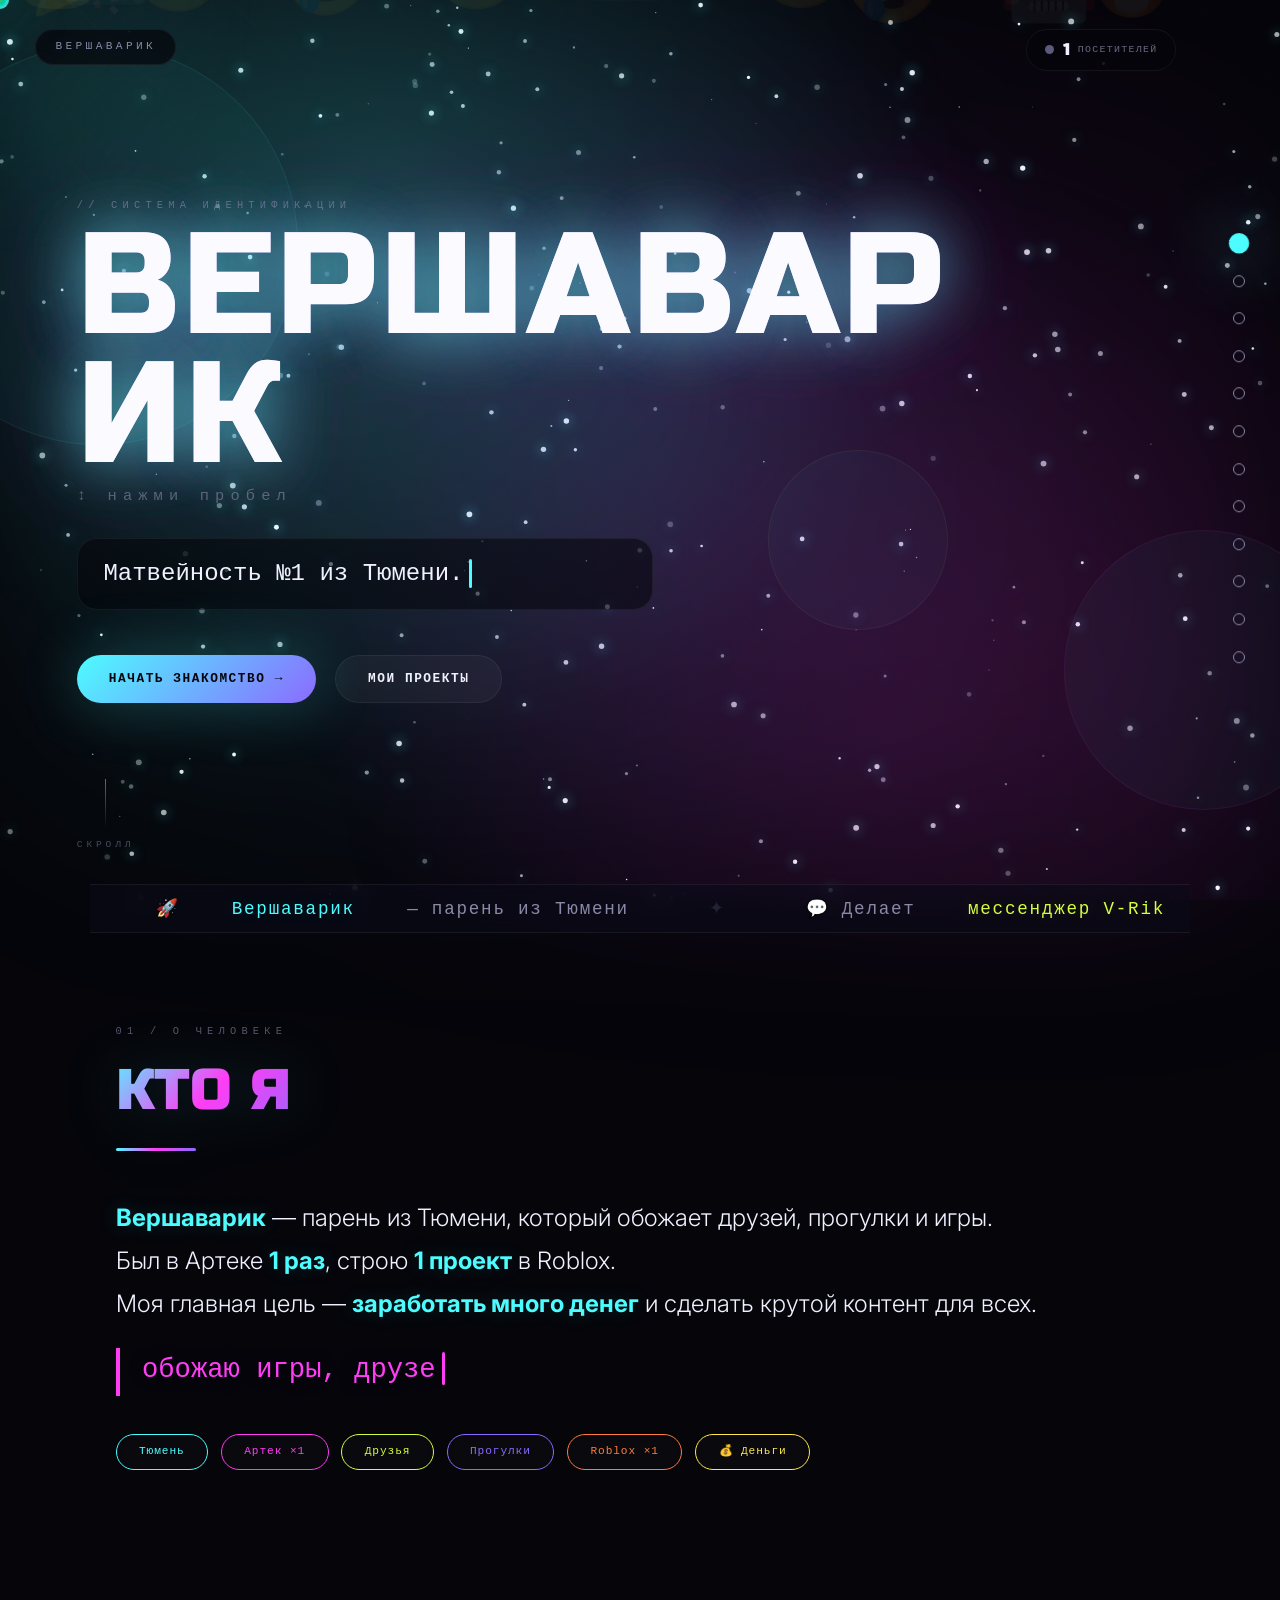
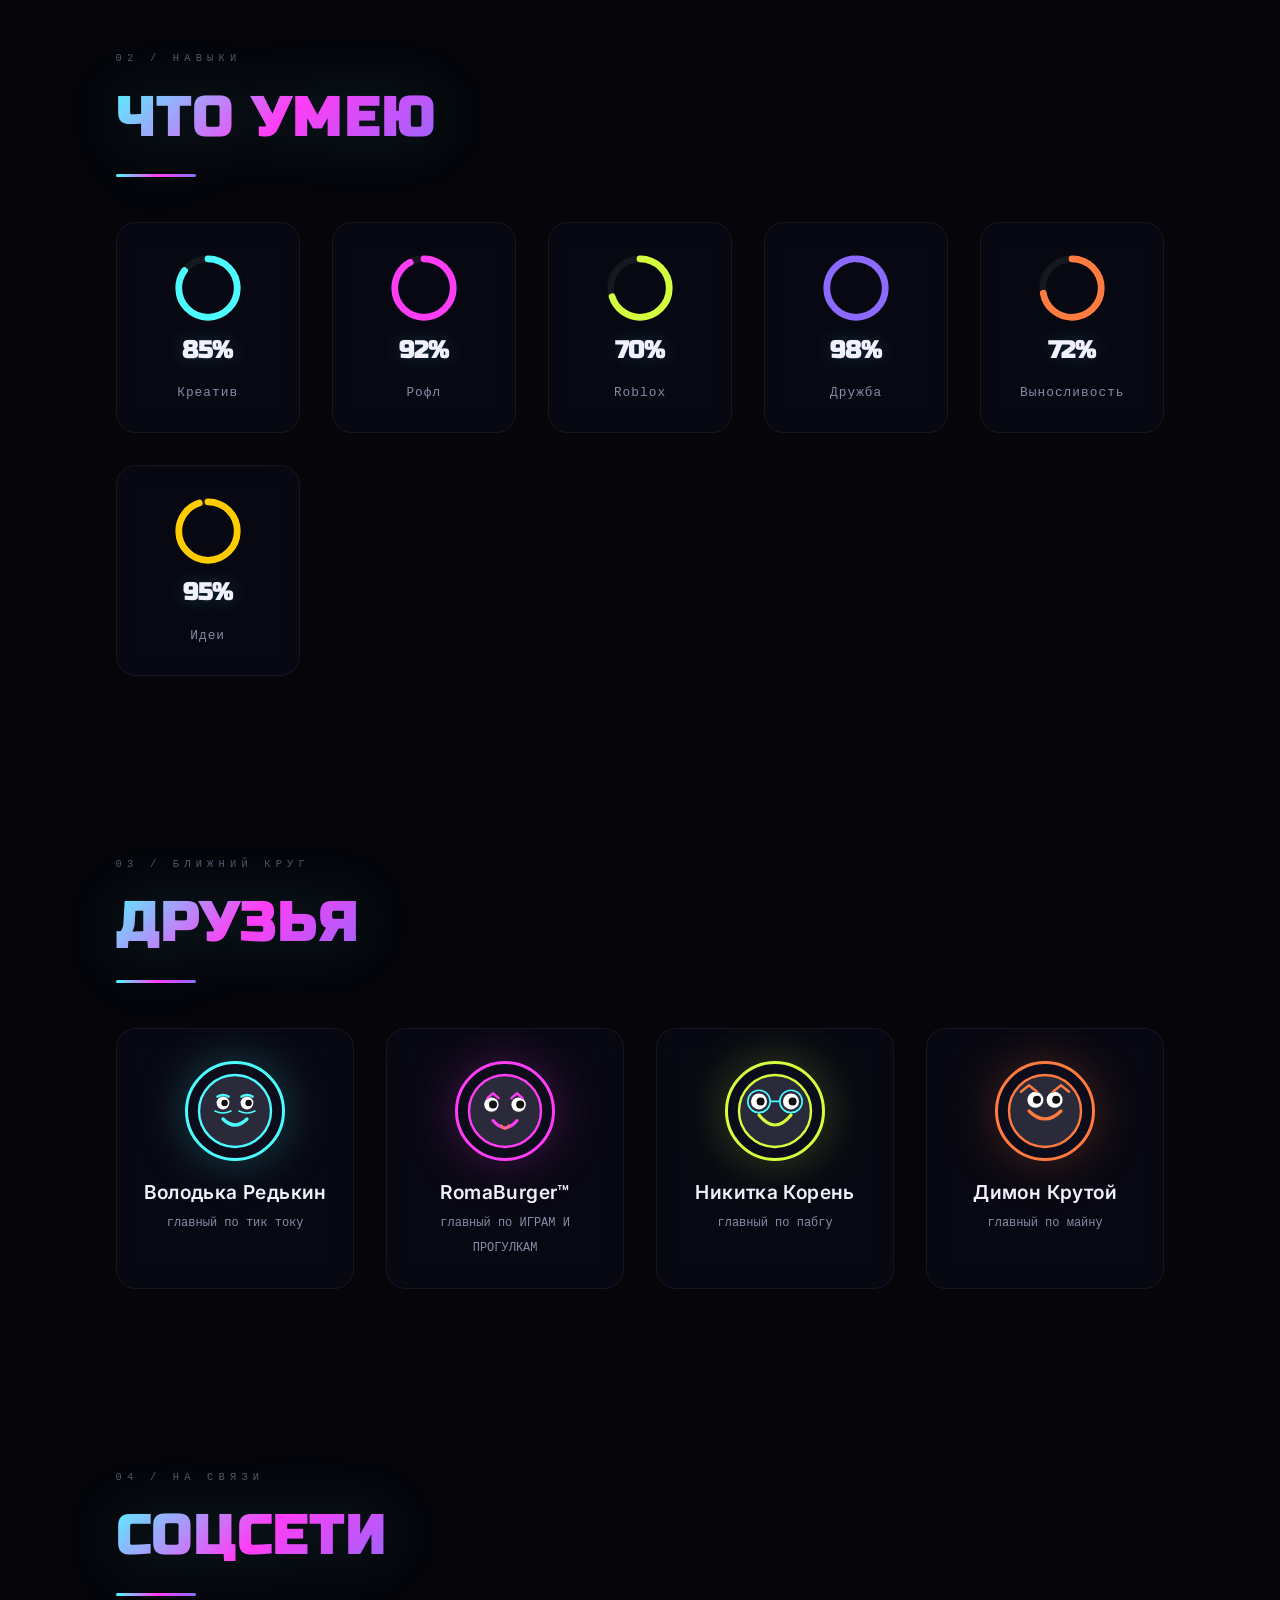
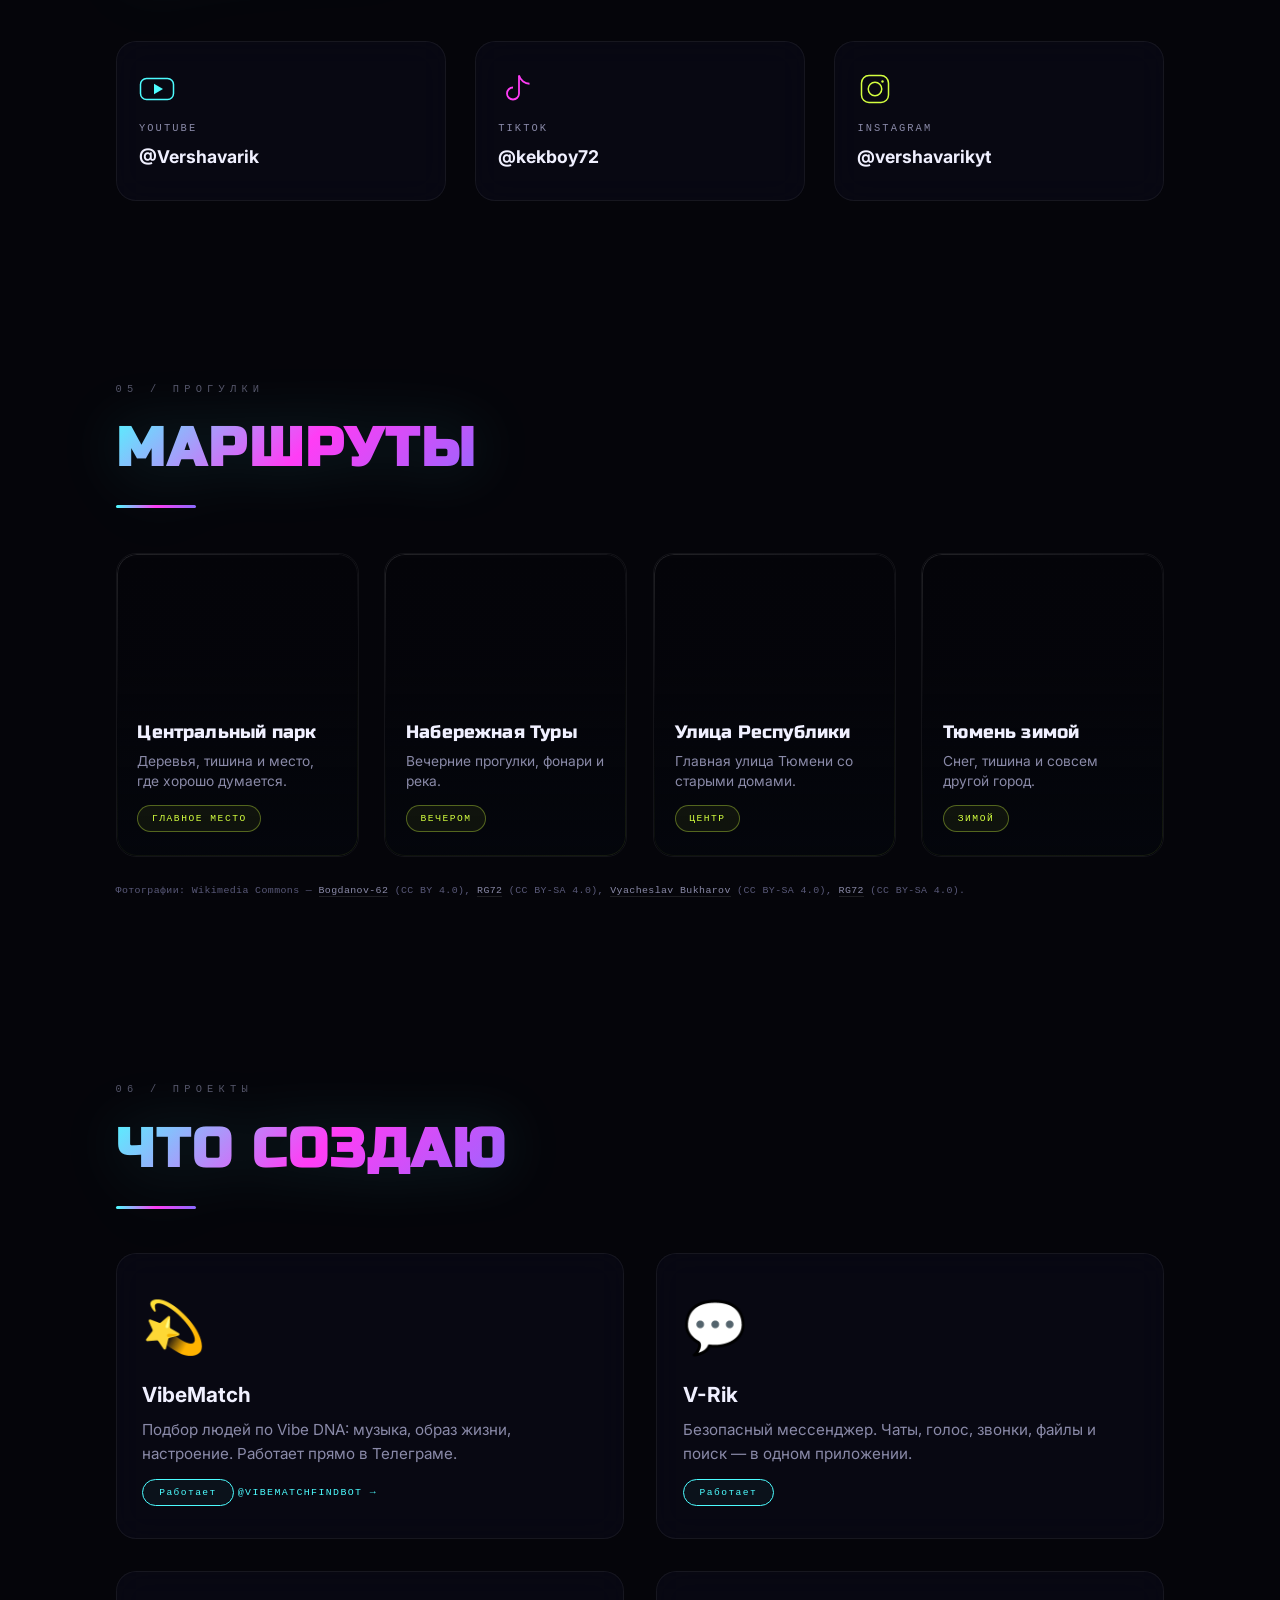
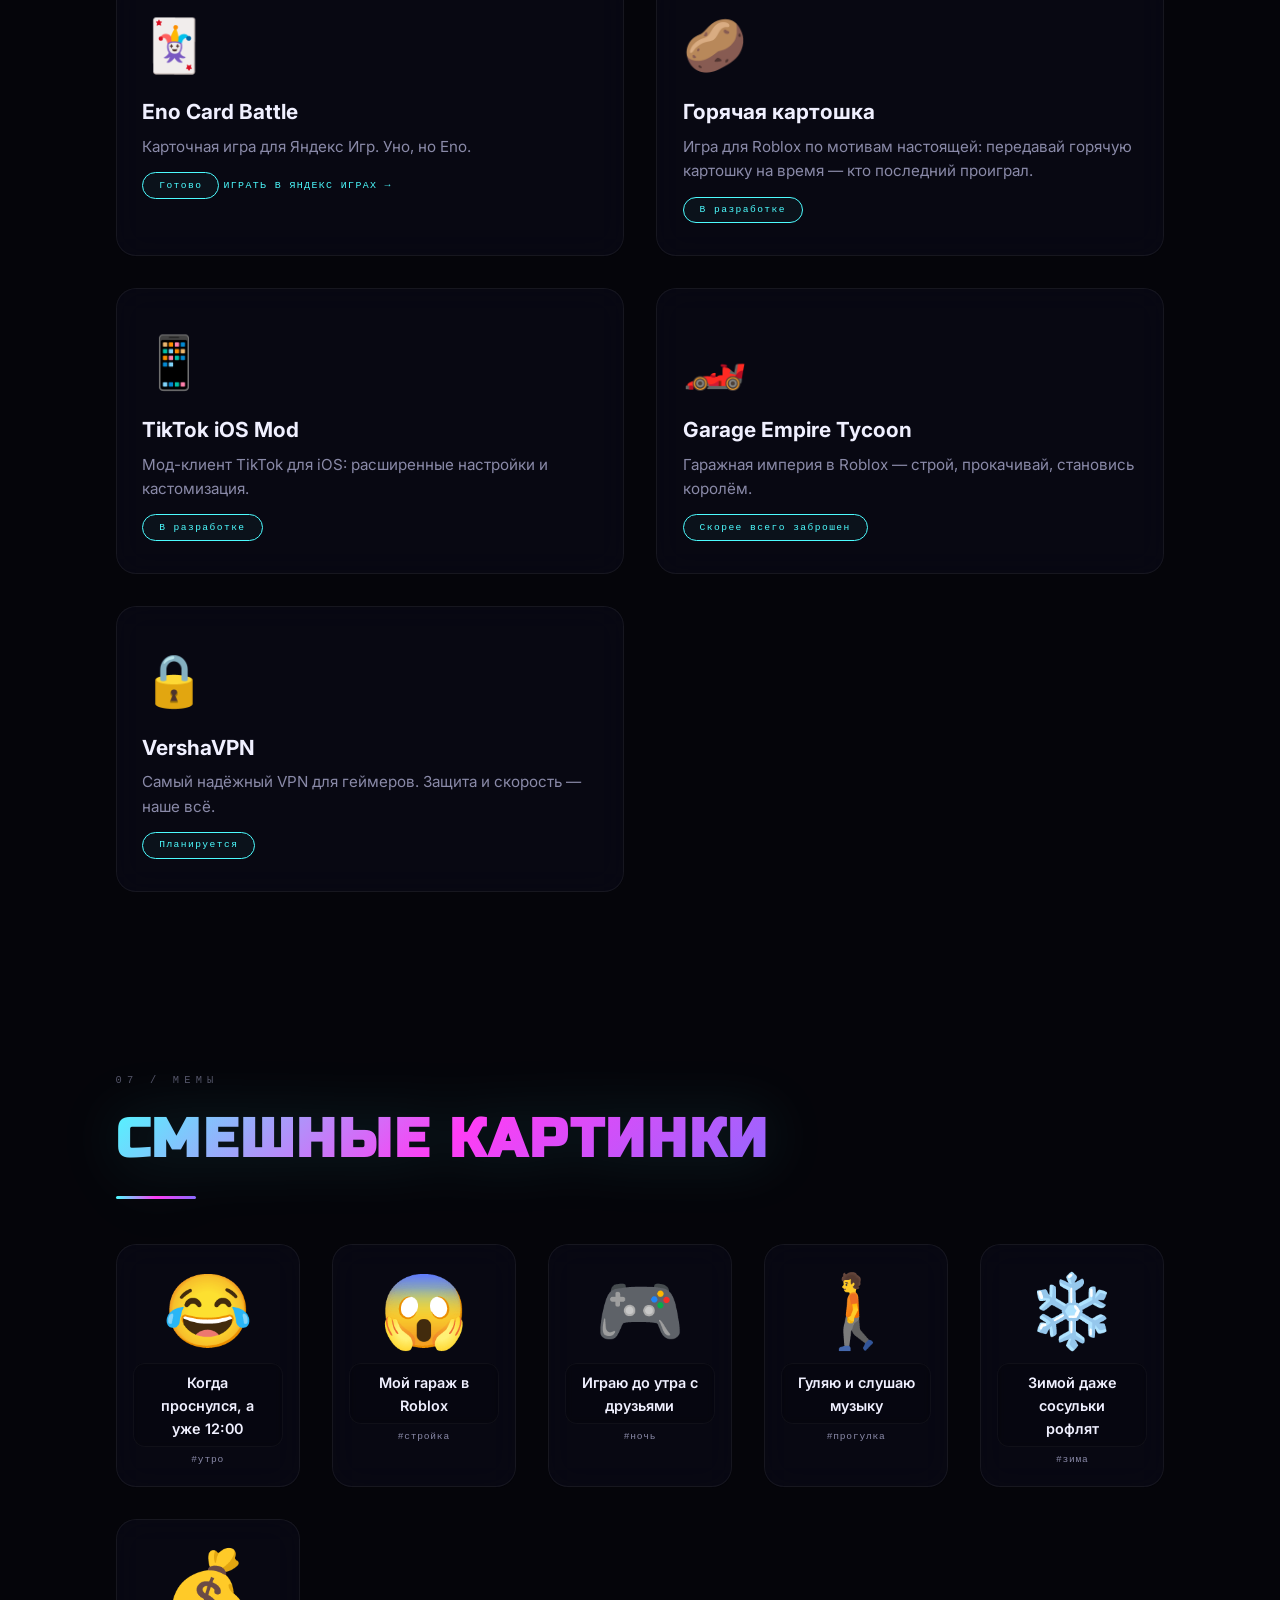
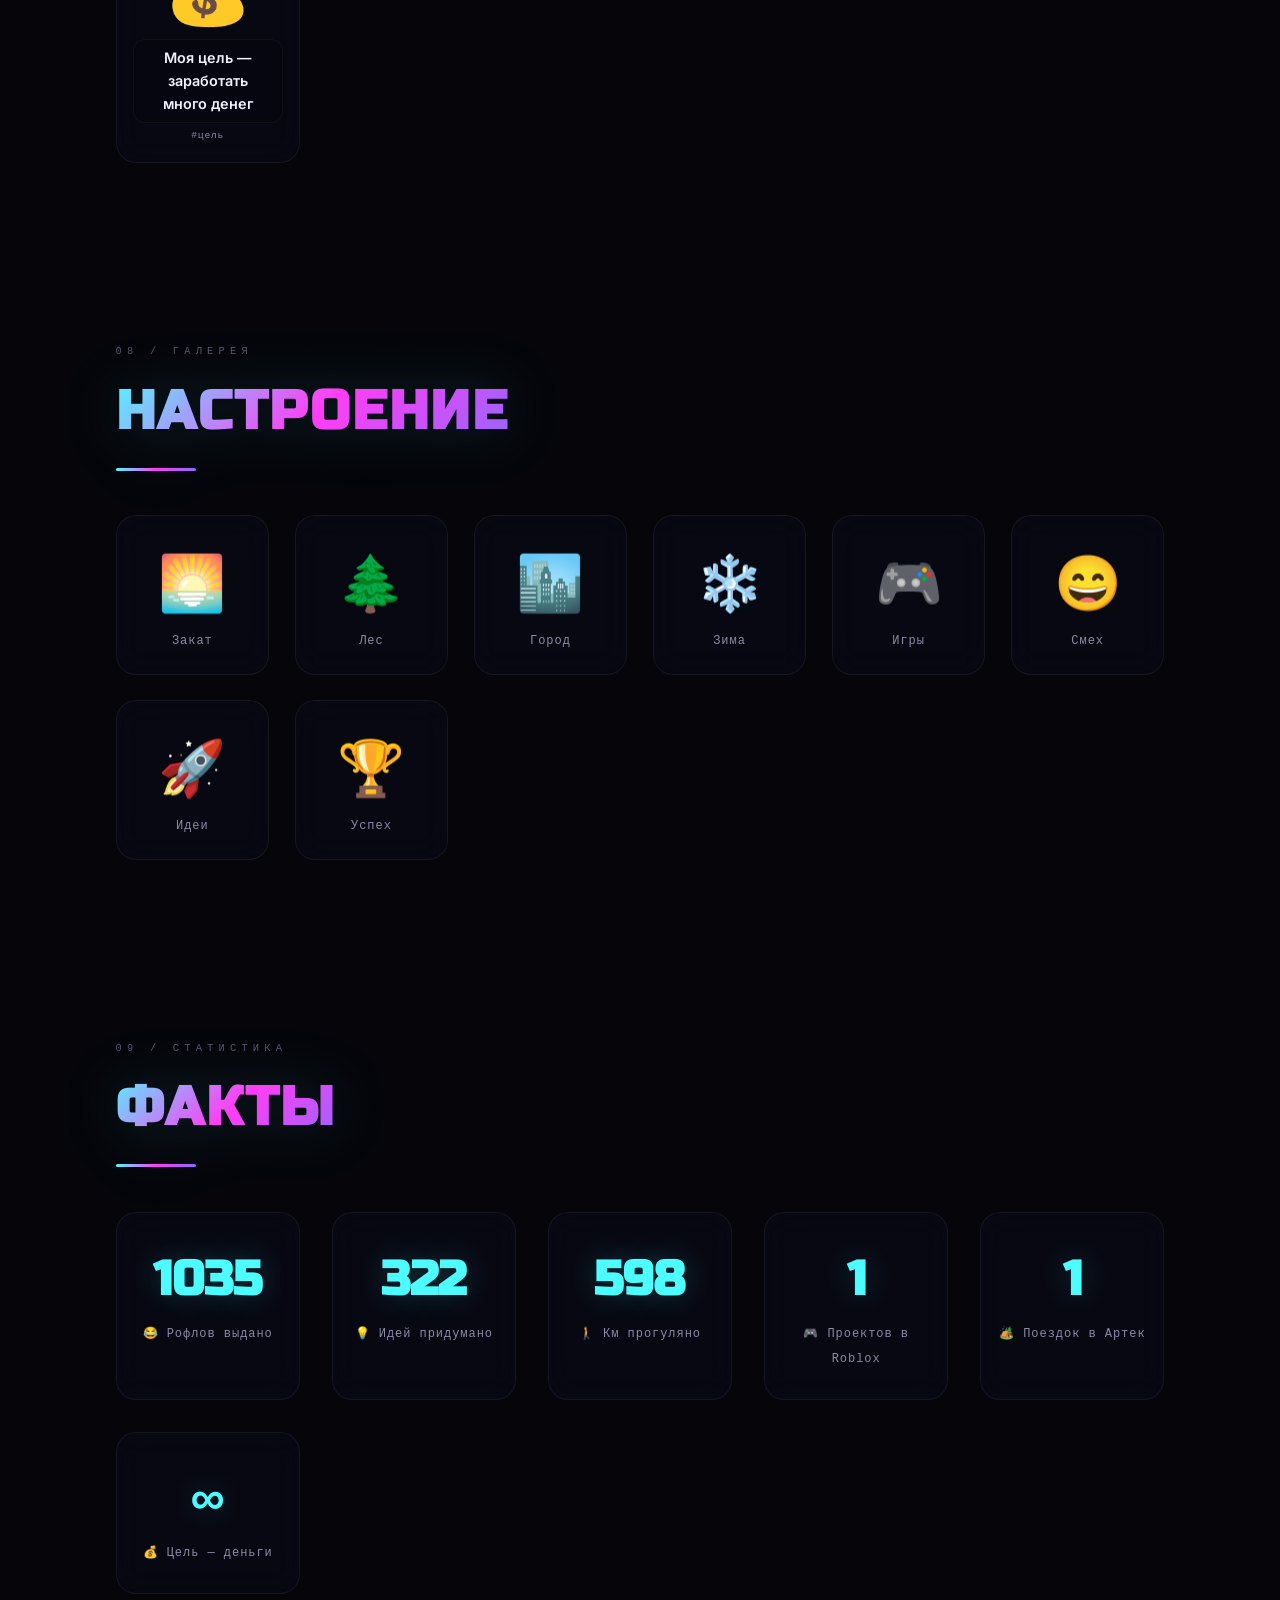
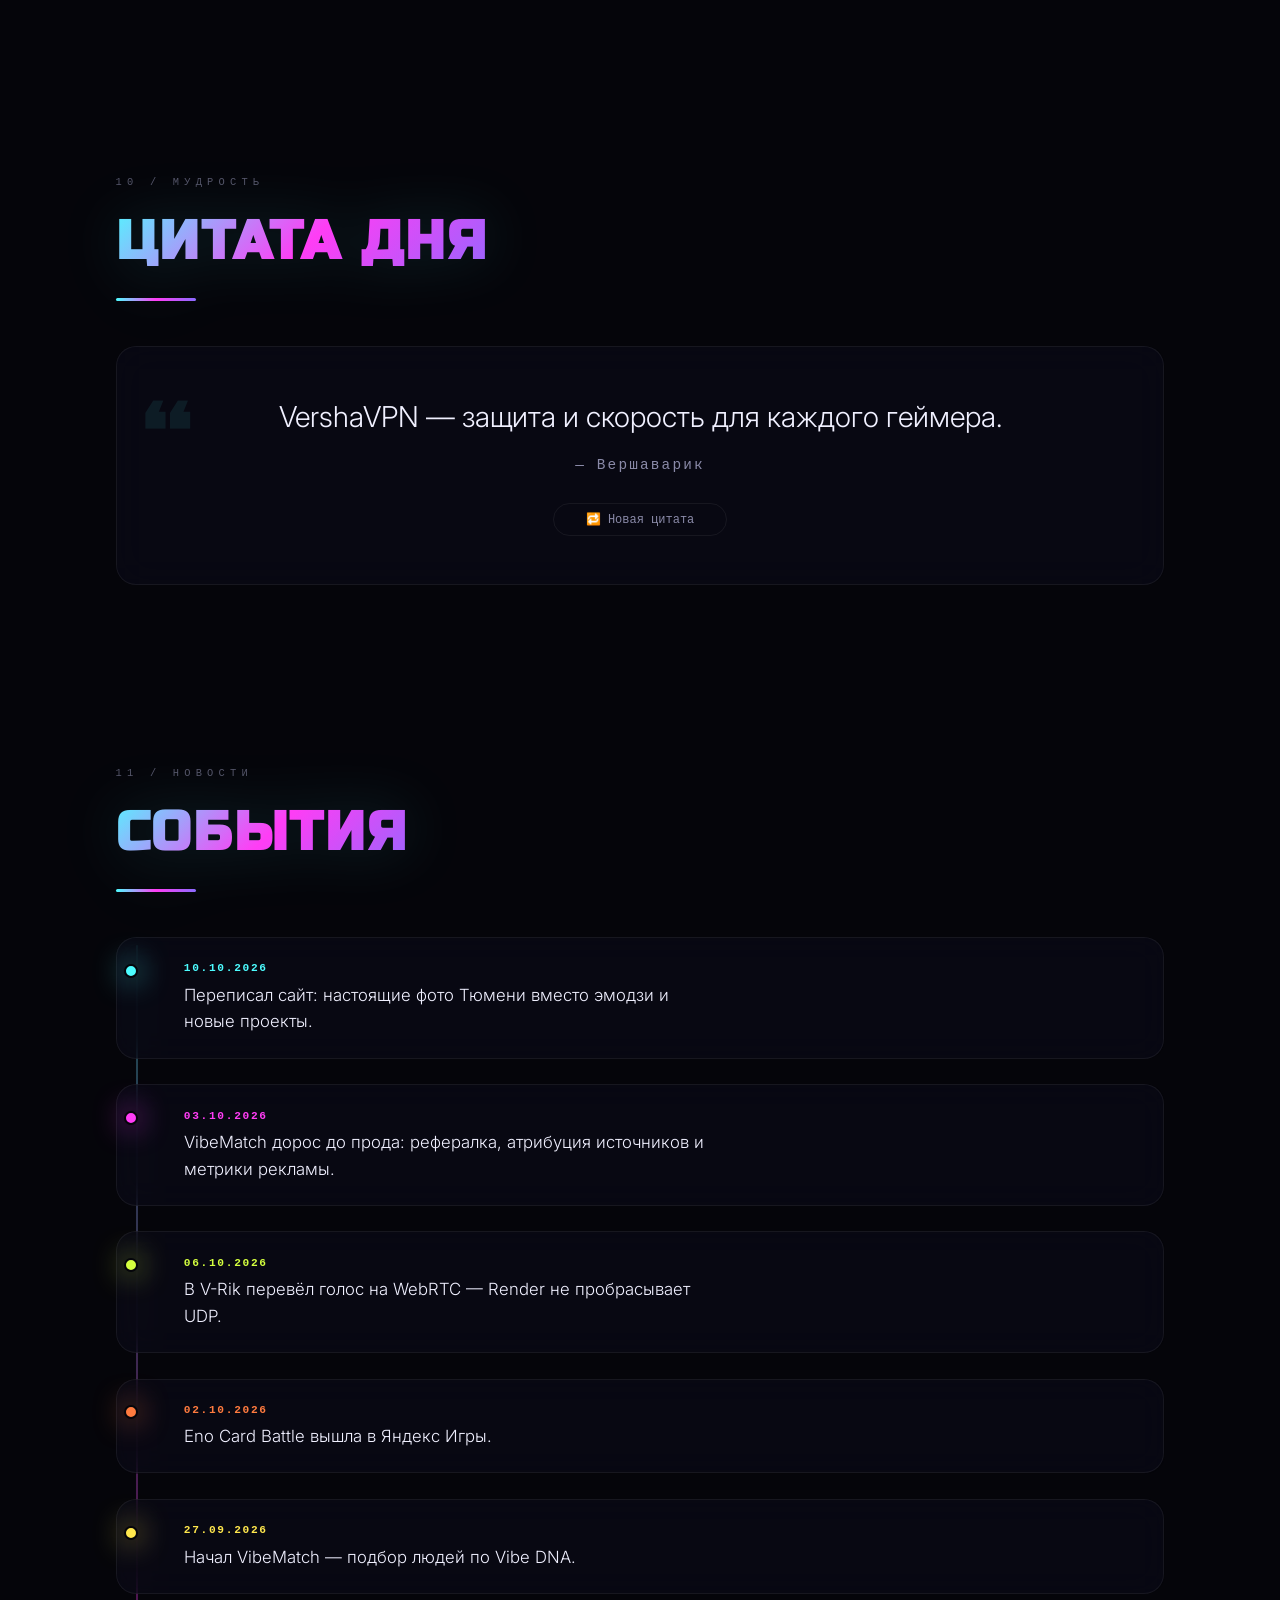
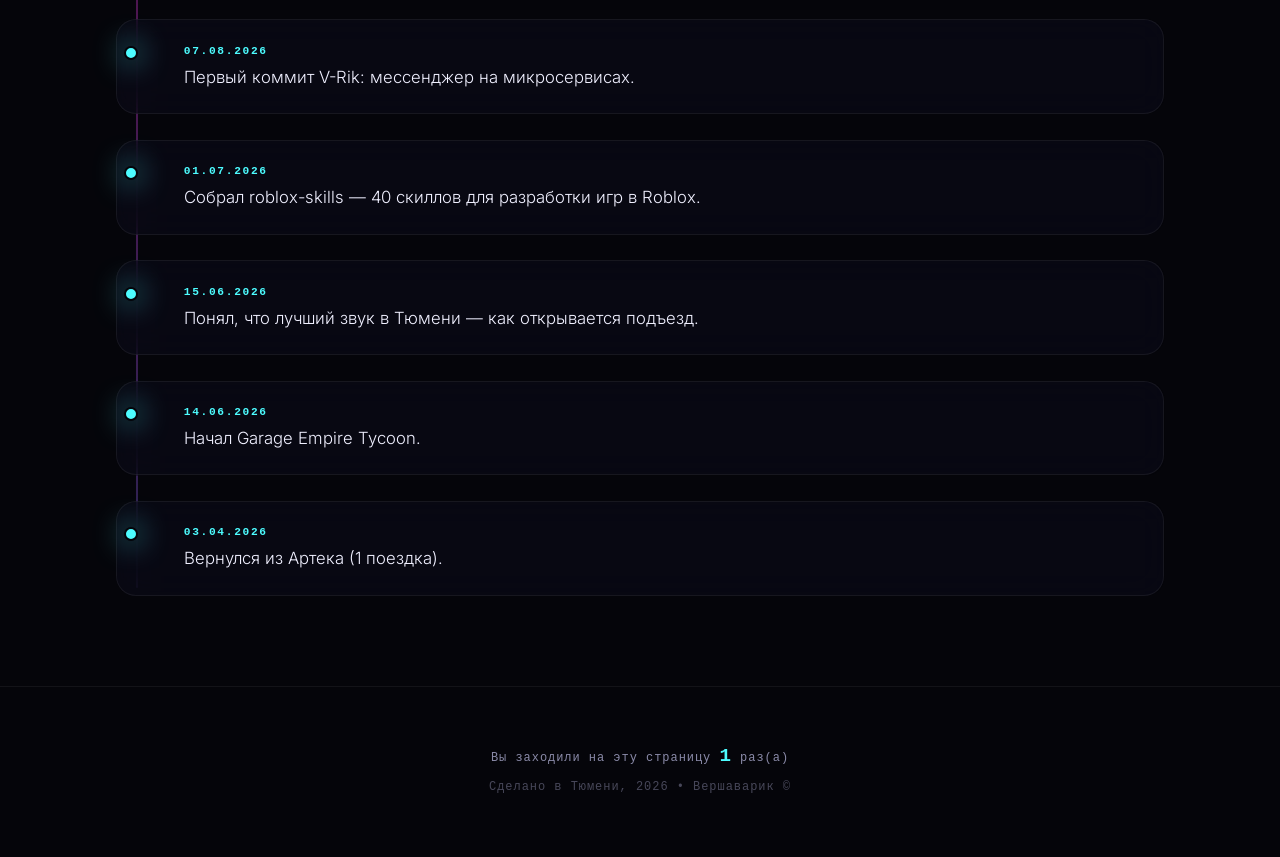
==== commit f9f1945f: "Обновить события и добавить счётчик посетителей События: - 10 записей вместо 5, даты взяты из реальн" ====
--- a/index.html
+++ b/index.html
@@ -435,6 +435,66 @@
             transform: scale(1.7);
             box-shadow: 0 0 40px var(--neon-cyan);
         }
+
+        /* ============================================================
+           СЧЁТЧИК ПОСЕТИТЕЛЕЙ — свой код, без внешних сервисов
+           ============================================================ */
+        .visitors {
+            position: fixed;
+            top: 1.8rem;
+            right: 6.5rem;
+            z-index: 30;
+            display: flex;
+            align-items: center;
+            gap: 0.55rem;
+            padding: 0.45rem 1.1rem;
+            border-radius: 30px;
+            border: 1px solid var(--color-border);
+            background: rgba(5, 5, 10, 0.7);
+            backdrop-filter: blur(16px);
+            font-family: var(--font-mono);
+            font-size: 0.68rem;
+            letter-spacing: 0.12em;
+            text-transform: uppercase;
+            color: var(--color-text-dim);
+            transition: var(--transition);
+            white-space: nowrap;
+        }
+        .visitors:hover {
+            color: var(--neon-cyan);
+            border-color: var(--neon-cyan);
+            box-shadow: 0 0 40px rgba(77, 252, 255, 0.15);
+        }
+        .visitors__icon {
+            width: 9px;
+            height: 9px;
+            border-radius: 50%;
+            background: var(--neon-lime);
+            box-shadow: 0 0 12px var(--neon-lime);
+            flex-shrink: 0;
+        }
+        .visitors--offline .visitors__icon {
+            background: var(--color-text-muted);
+            box-shadow: none;
+        }
+        .visitors__num {
+            font-family: var(--font-heading);
+            font-weight: 700;
+            font-size: 1rem;
+            color: var(--color-text);
+            letter-spacing: 0.02em;
+        }
+        .visitors__label {
+            font-size: 0.62rem;
+            opacity: 0.75;
+        }
+        /* На мобильных верх занят брендмарком и кнопкой меню. */
+        @media (max-width: 860px) {
+            .visitors {
+                display: none;
+            }
+        }
+
         .mobile-menu-toggle {
             display: none;
             position: fixed;
@@ -451,8 +511,7 @@
             line-height: 1;
             cursor: pointer;
             transition: var(--transition);
-        }
-        .mobile-menu-toggle:hover {
+        }        .mobile-menu-toggle:hover {
             border-color: var(--neon-cyan);
         }
         .mobile-menu {
@@ -2250,6 +2309,14 @@
 
     <!-- Бренд и навигация -->
     <a href="#hero" class="brandmark">ВЕРШАВАРИК</a>
+
+    <!-- Счётчик: реальные уникальные посетители, а не просмотры.
+         Значение подставляет скрипт в конце файла. -->
+    <div class="visitors" id="visitorsCounter" title="Уникальные посетители сайта">
+        <span class="visitors__icon" aria-hidden="true"></span>
+        <span class="visitors__num" id="visitorsNum">—</span>
+        <span class="visitors__label">посетителей</span>
+    </div>
 
     <nav class="dotnav" aria-label="Навигация по разделам">
         <a href="#hero" data-label="Главная" class="dotnav__dot active"></a>
@@ -2696,24 +2763,44 @@
     </div>
     <div class="timeline">
         <article class="timeline__item reveal reveal-from-left reveal-d1">
-            <span class="timeline__date">03.04.2026</span>
-            <p>Вернулся из Артека (1 поездка).</p>
+            <span class="timeline__date">10.10.2026</span>
+            <p>Переписал сайт: настоящие фото Тюмени вместо эмодзи и новые проекты.</p>
         </article>
         <article class="timeline__item reveal reveal-from-left reveal-d2">
-            <span class="timeline__date">14.06.2026</span>
-            <p>Начал строить Garage Empire Tycoon.</p>
+            <span class="timeline__date">03.10.2026</span>
+            <p>VibeMatch дорос до прода: рефералка, атрибуция источников и метрики рекламы.</p>
+        </article>
+        <article class="timeline__item reveal reveal-from-left reveal-d3">
+            <span class="timeline__date">06.10.2026</span>
+            <p>В V-Rik перевёл голос на WebRTC — Render не пробрасывает UDP.</p>
+        </article>
+        <article class="timeline__item reveal reveal-from-left reveal-d4">
+            <span class="timeline__date">02.10.2026</span>
+            <p>Eno Card Battle вышла в Яндекс Игры.</p>
+        </article>
+        <article class="timeline__item reveal reveal-from-left reveal-d5">
+            <span class="timeline__date">27.09.2026</span>
+            <p>Начал VibeMatch — подбор людей по Vibe DNA.</p>
+        </article>
+        <article class="timeline__item reveal reveal-from-left reveal-d1">
+            <span class="timeline__date">07.08.2026</span>
+            <p>Первый коммит V-Rik: мессенджер на микросервисах.</p>
+        </article>
+        <article class="timeline__item reveal reveal-from-left reveal-d2">
+            <span class="timeline__date">01.07.2026</span>
+            <p>Собрал roblox-skills — 40 скиллов для разработки игр в Roblox.</p>
         </article>
         <article class="timeline__item reveal reveal-from-left reveal-d3">
             <span class="timeline__date">15.06.2026</span>
             <p>Понял, что лучший звук в Тюмени — как открывается подъезд.</p>
         </article>
         <article class="timeline__item reveal reveal-from-left reveal-d4">
-            <span class="timeline__date">16.06.2026</span>
-            <p>Запланировал VershaVPN.</p>
+            <span class="timeline__date">14.06.2026</span>
+            <p>Начал Garage Empire Tycoon.</p>
         </article>
         <article class="timeline__item reveal reveal-from-left reveal-d5">
-            <span class="timeline__date">17.06.2026</span>
-            <p>Поставил цель: заработать много денег.</p>
+            <span class="timeline__date">03.04.2026</span>
+            <p>Вернулся из Артека (1 поездка).</p>
         </article>
     </div>
 </section>
@@ -3286,6 +3373,76 @@
         });
     })();
 
+    // ============================================================
+    // 18. СЧЁТЧИК УНИКАЛЬНЫХ ПОСЕТИТЕЛЕЙ
+    // ============================================================
+    // Считаем людей, а не запросы: каждому браузеру выдаётся один
+    // уникальный ID, и залогиненный повторный заход его не увеличивает.
+    //
+    // Свой endpoint здесь намеренно не прописан: без сервера, который
+    // хранит множество ID, счётчик показал бы только твои же визиты.
+    // Как только появится адрес бэкенда, впиши его в VISITOR_ENDPOINT
+    // ниже — и счётчик начнёт считать настоящих гостей.
+    (function() {
+        const box = document.getElementById('visitorsCounter');
+        const num = document.getElementById('visitorsNum');
+        if (!box || !num) return;
+
+        // Впиши сюда адрес своего эндпоинта, когда появится.
+        const VISITOR_ENDPOINT = '';
+
+        const KEY = 'vv_visitor_id';
+
+        function readVisitorId() {
+            try { return localStorage.getItem(KEY); } catch (e) { return null; }
+        }
+        function writeVisitorId(id) {
+            try { localStorage.setItem(KEY, id); } catch (e) { /* приватный режим */ }
+        }
+
+        function makeId() {
+            if (window.crypto && crypto.randomUUID) return crypto.randomUUID();
+            // Запасной вариант для старых браузеров
+            return 'v-' + Date.now().toString(36) + '-' +
+                Math.random().toString(36).slice(2, 10);
+        }
+
+        if (!VISITOR_ENDPOINT) {
+            // Сервера нет — показываем честный локальный счётчик визитов
+            // этого браузера и честно помечаем его как офлайн-режим.
+            const visitsKey = 'vv_local_visits';
+            let visits = 0;
+            try { visits = parseInt(localStorage.getItem(visitsKey) || '0', 10) + 1; } catch (e) { visits = 1; }
+            try { localStorage.setItem(visitsKey, String(visits)); } catch (e) { }
+            num.textContent = String(visits);
+            box.classList.add('visitors--offline');
+            box.title = 'Без сервера показываются только визиты этого браузера';
+            return;
+        }
+
+        // Сервер есть: шлём ID один раз, потом только читаем значение.
+        let id = readVisitorId();
+        const isNew = !id;
+        if (isNew) {
+            id = makeId();
+            writeVisitorId(id);
+        }
+
+        fetch(VISITOR_ENDPOINT, {
+            method: isNew ? 'POST' : 'GET',
+            headers: { 'Content-Type': 'application/json' },
+            body: isNew ? JSON.stringify({ id: id }) : undefined
+        })
+            .then(function(r) { return r.json(); })
+            .then(function(data) {
+                if (typeof data.total === 'number') num.textContent = String(data.total);
+            })
+            .catch(function() {
+                num.textContent = '—';
+                box.classList.add('visitors--offline');
+            });
+    })();
+
     console.log('🚀 Вершаварик 2056 — сайт загружен!');
     console.log('💡 Сделано с любовью в Тюмени ❤️');
 </script>
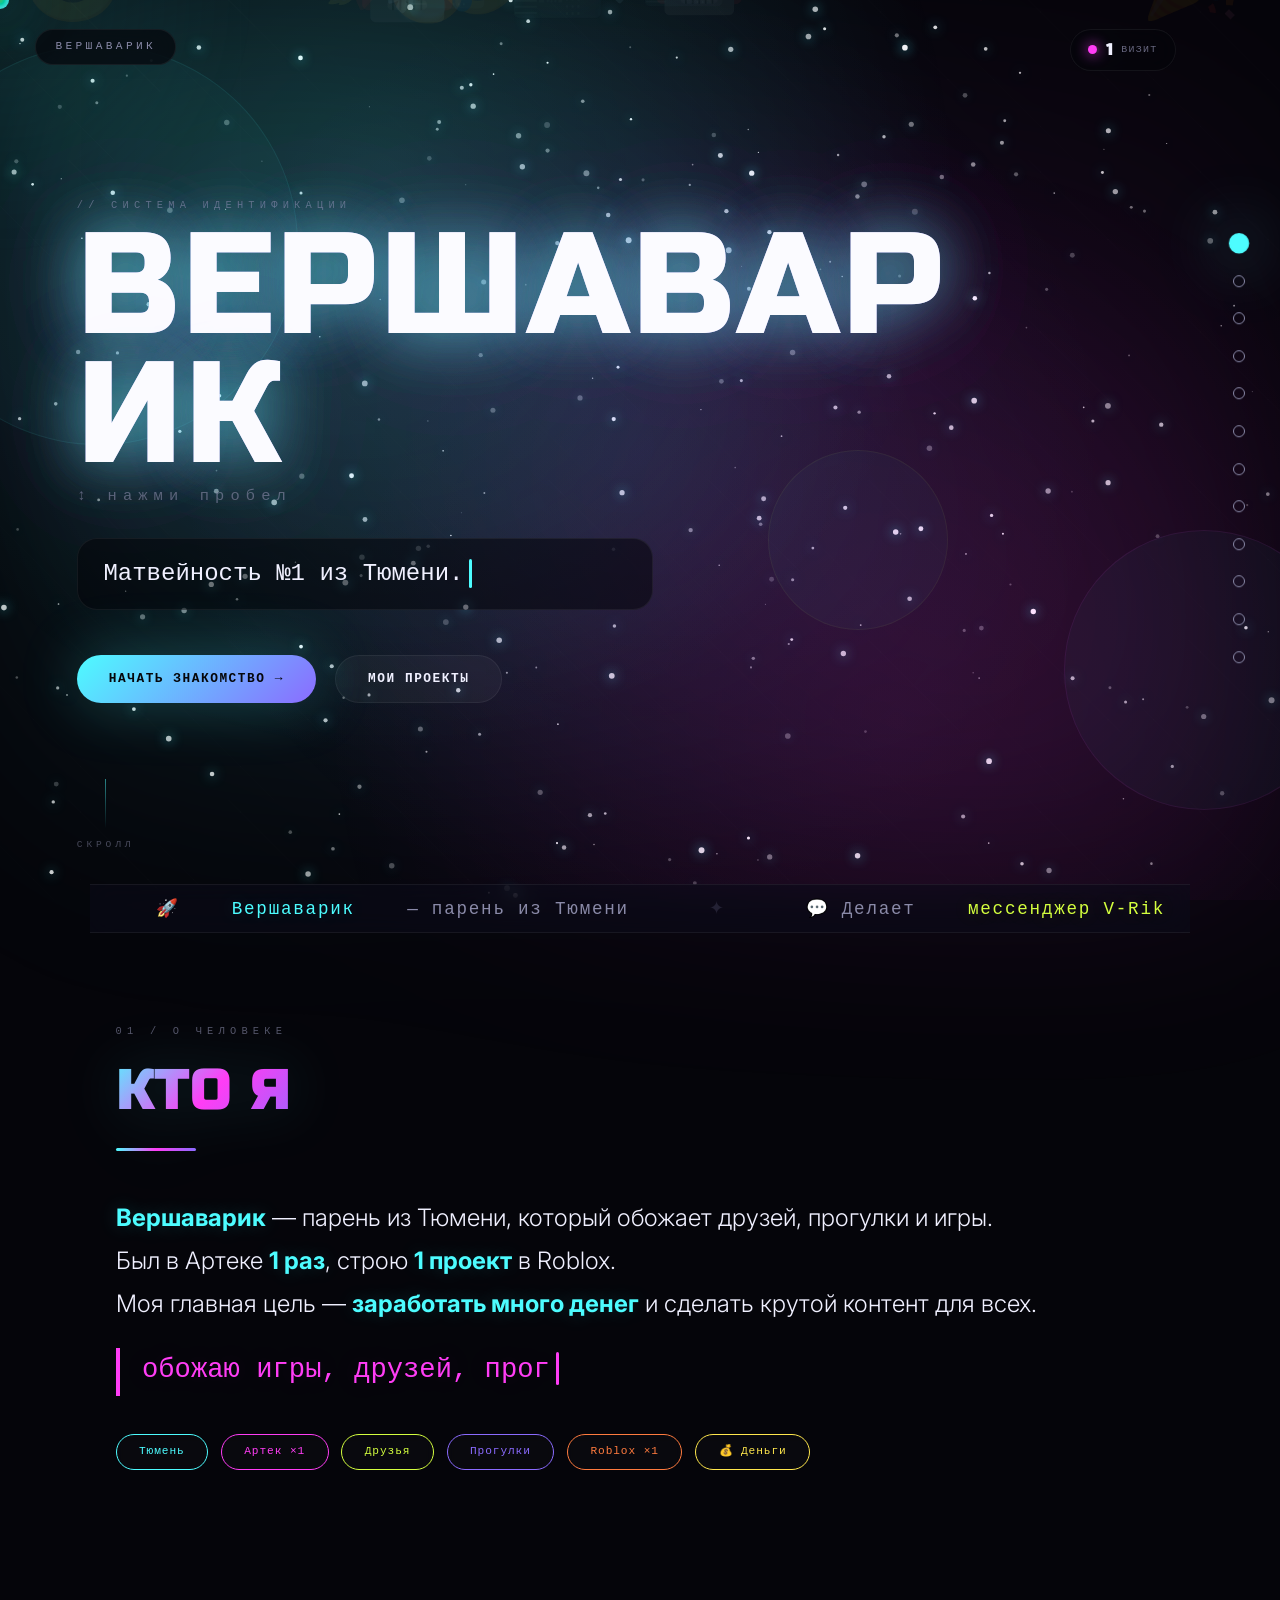
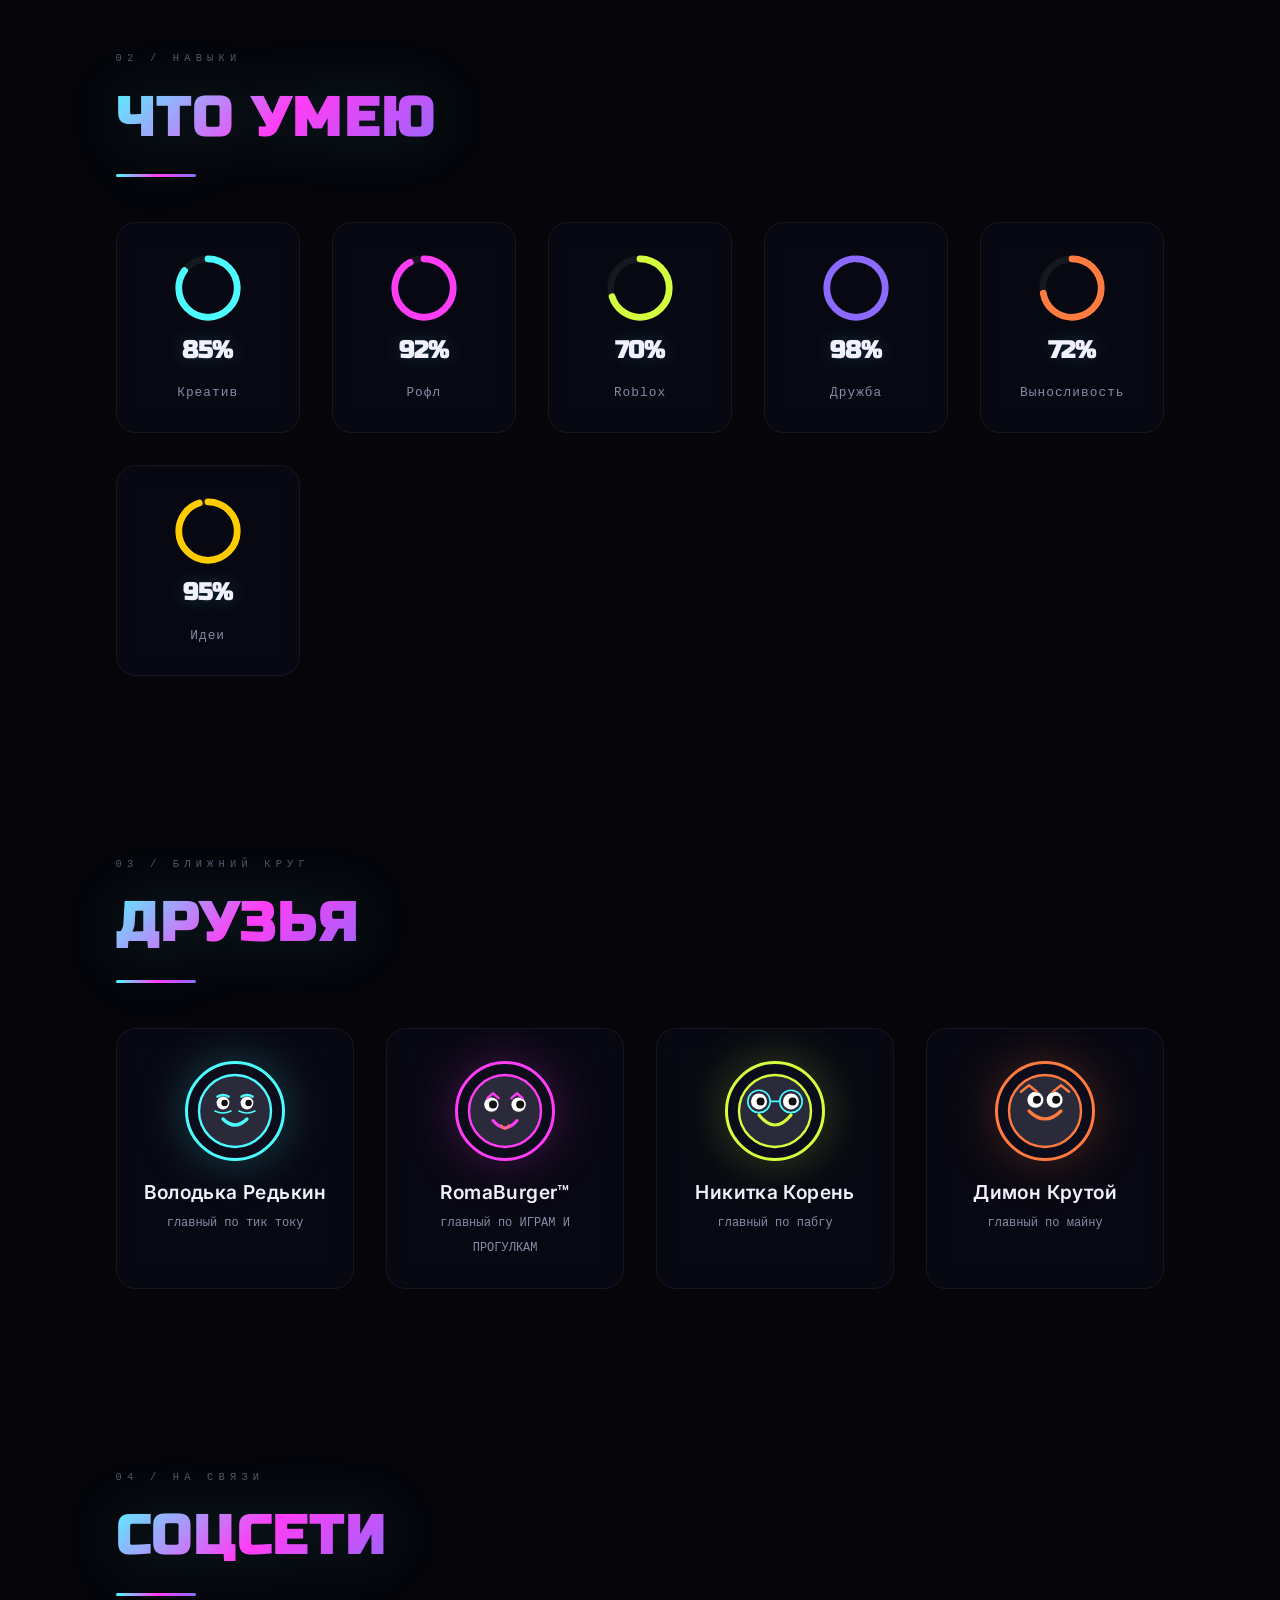
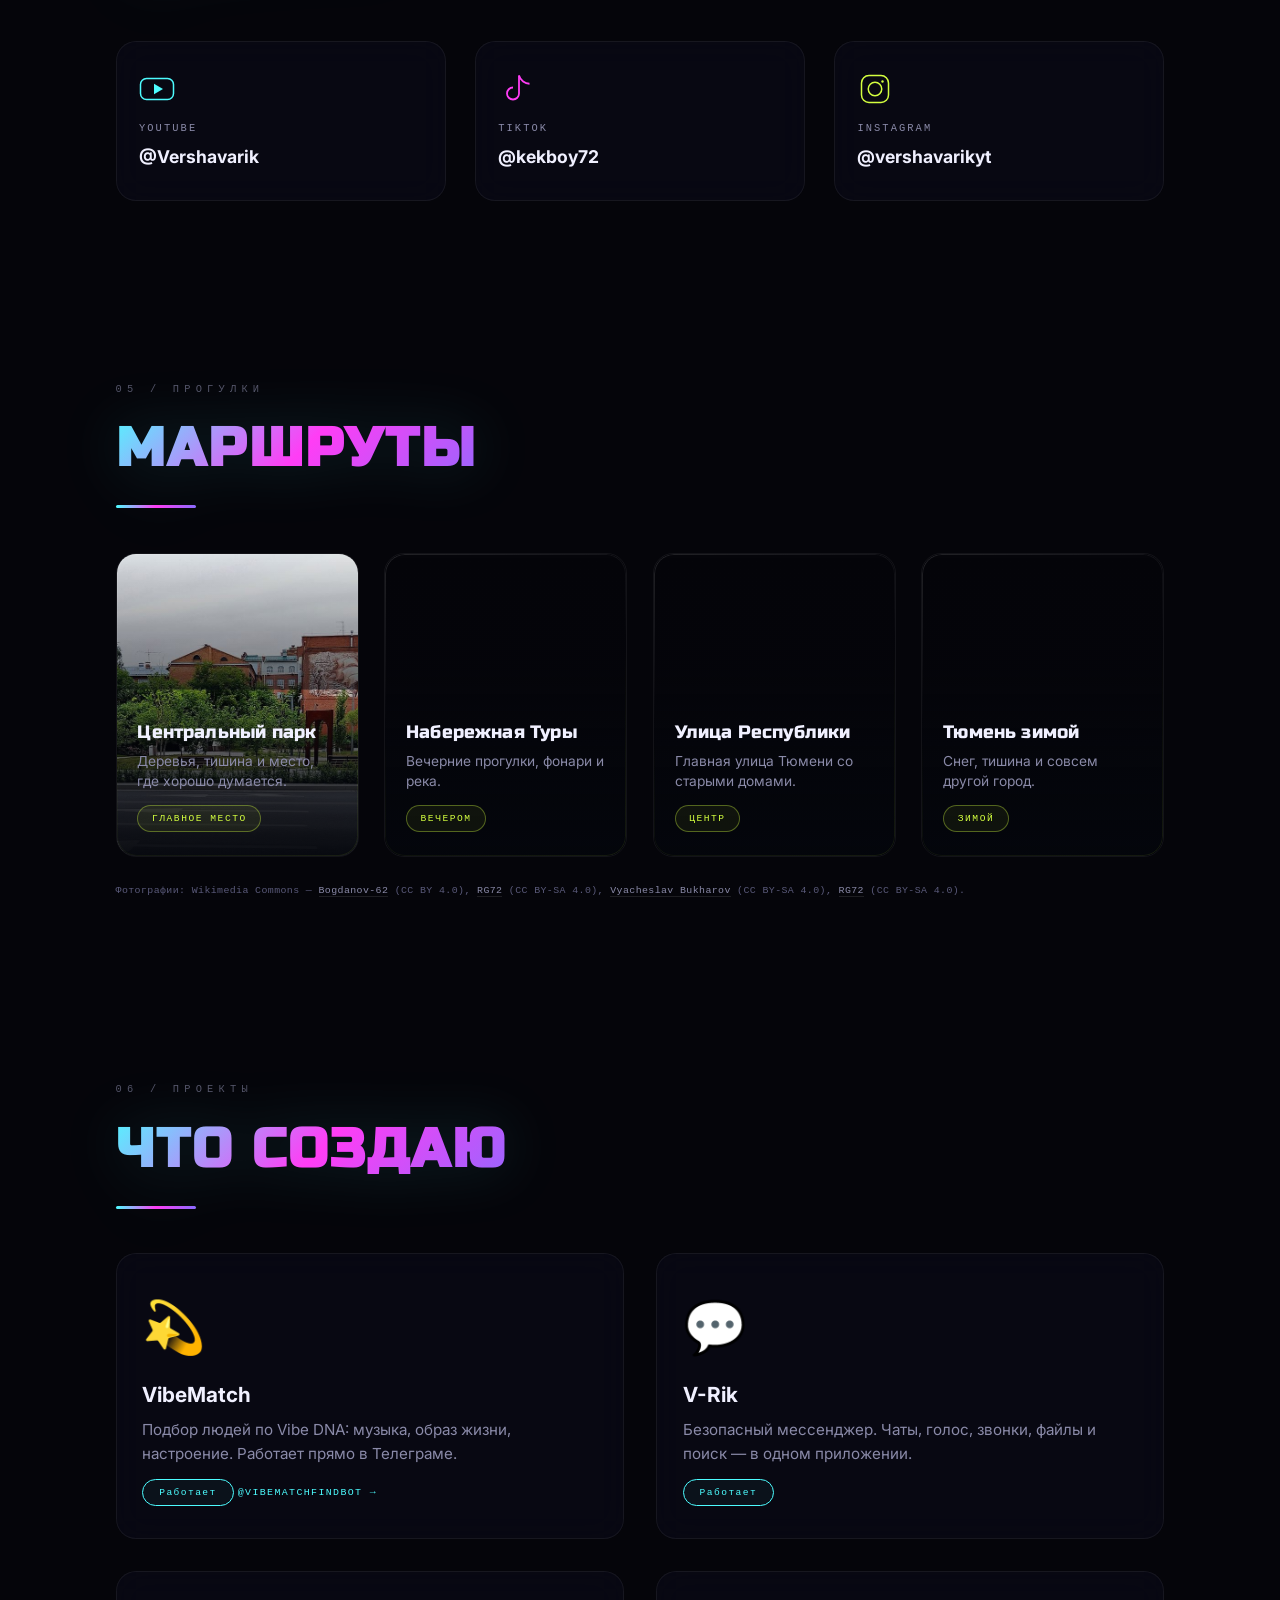
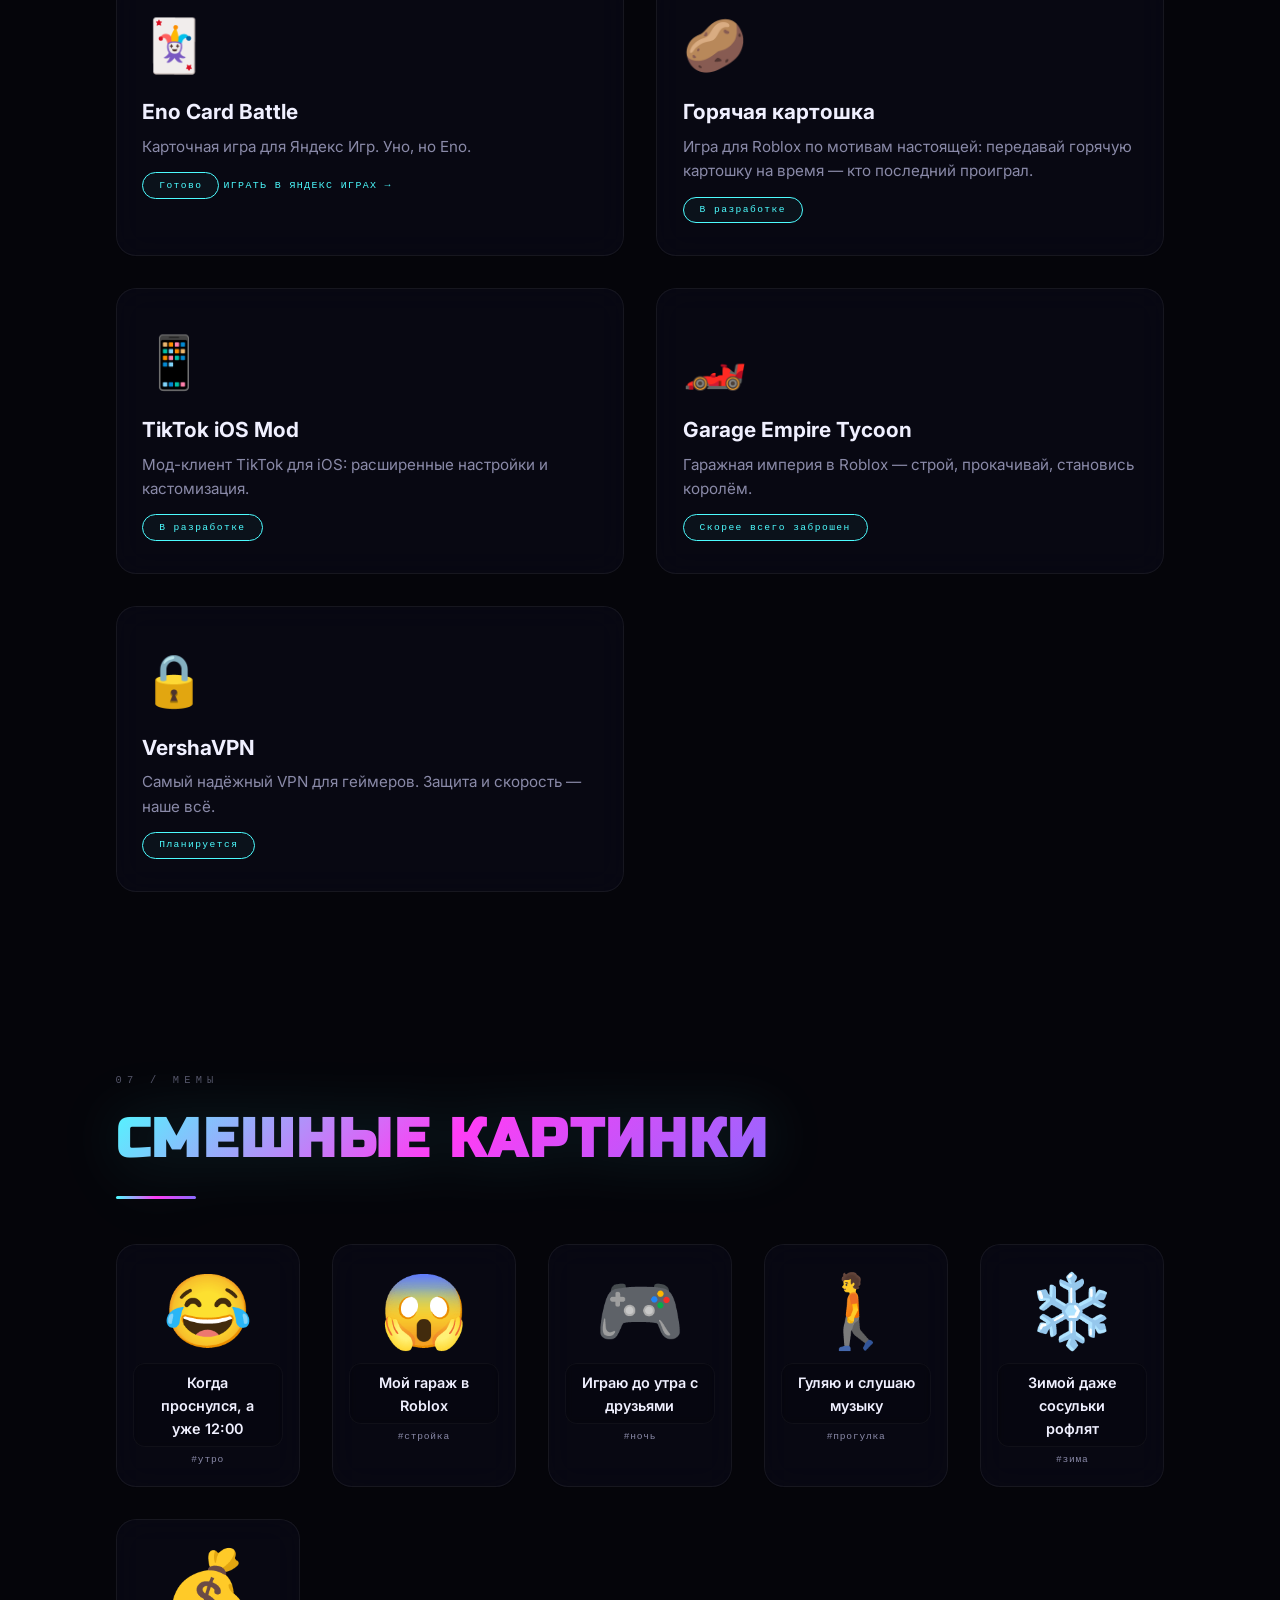
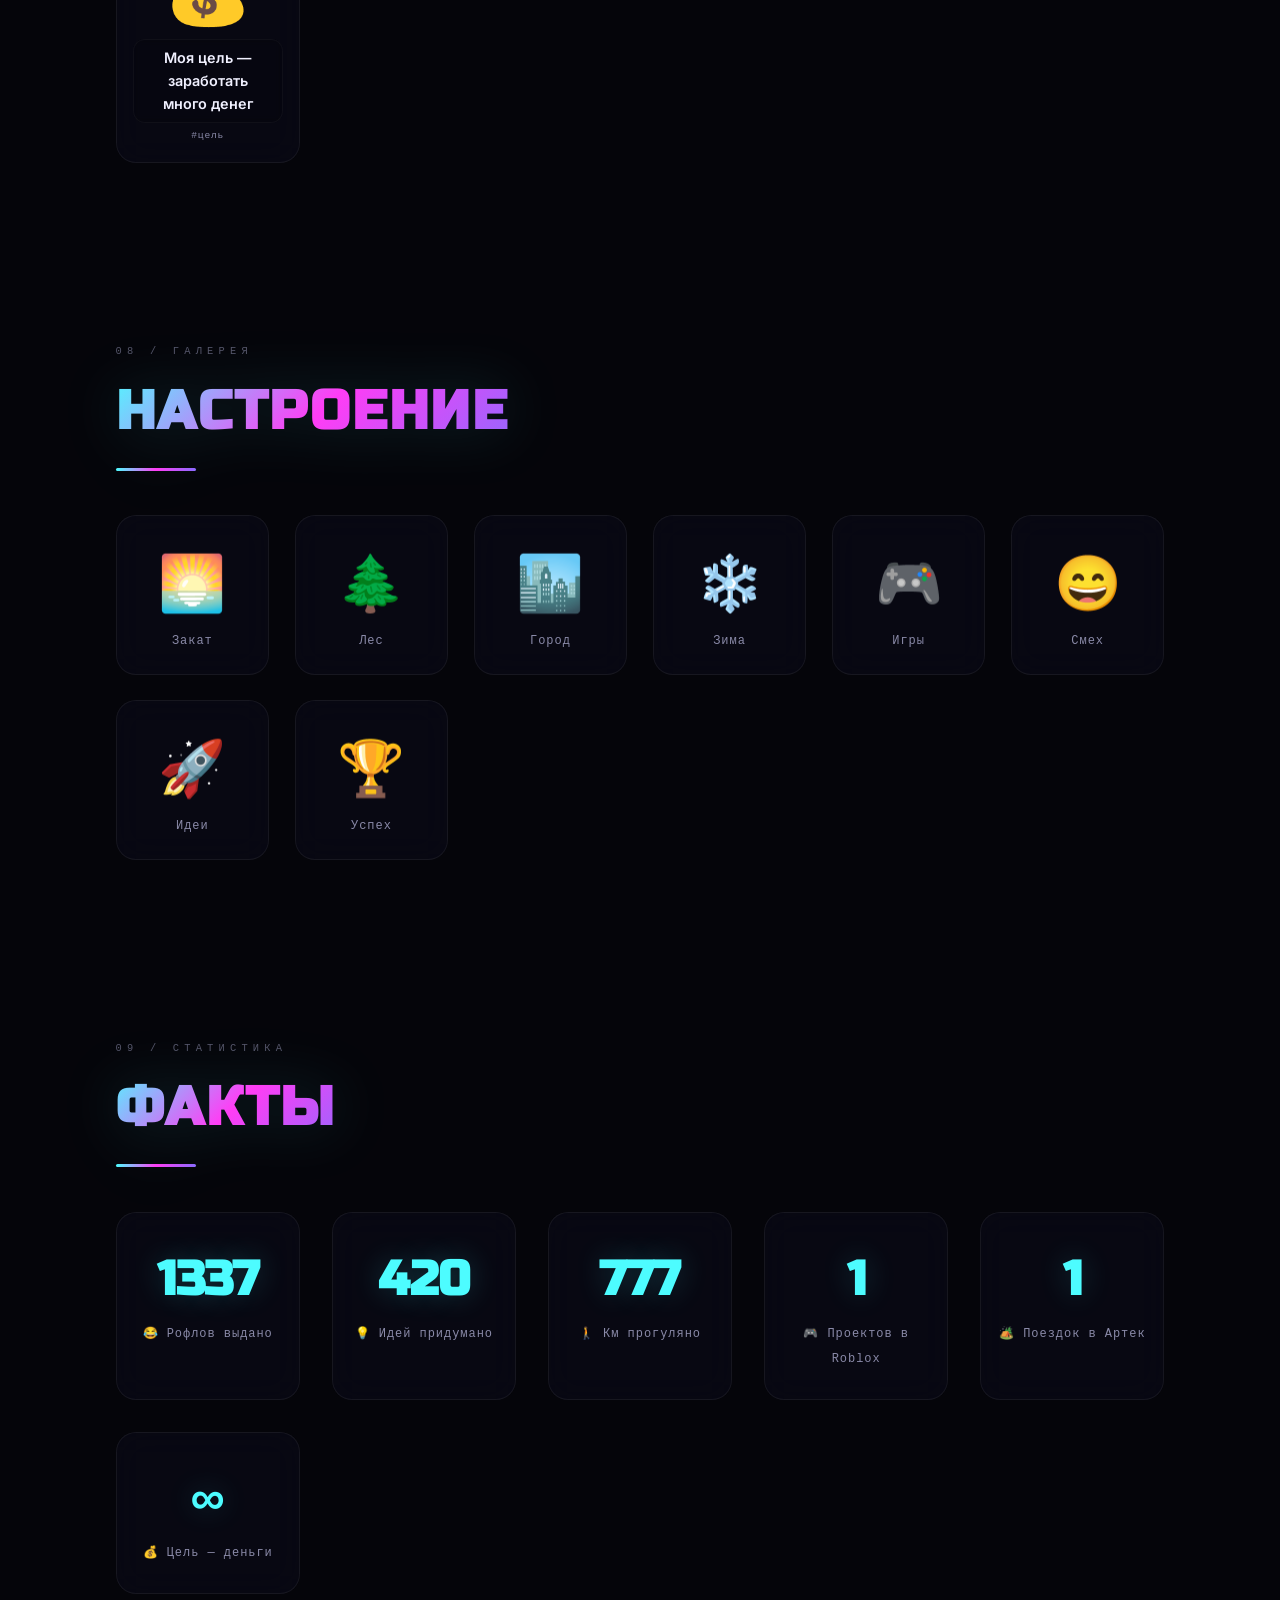
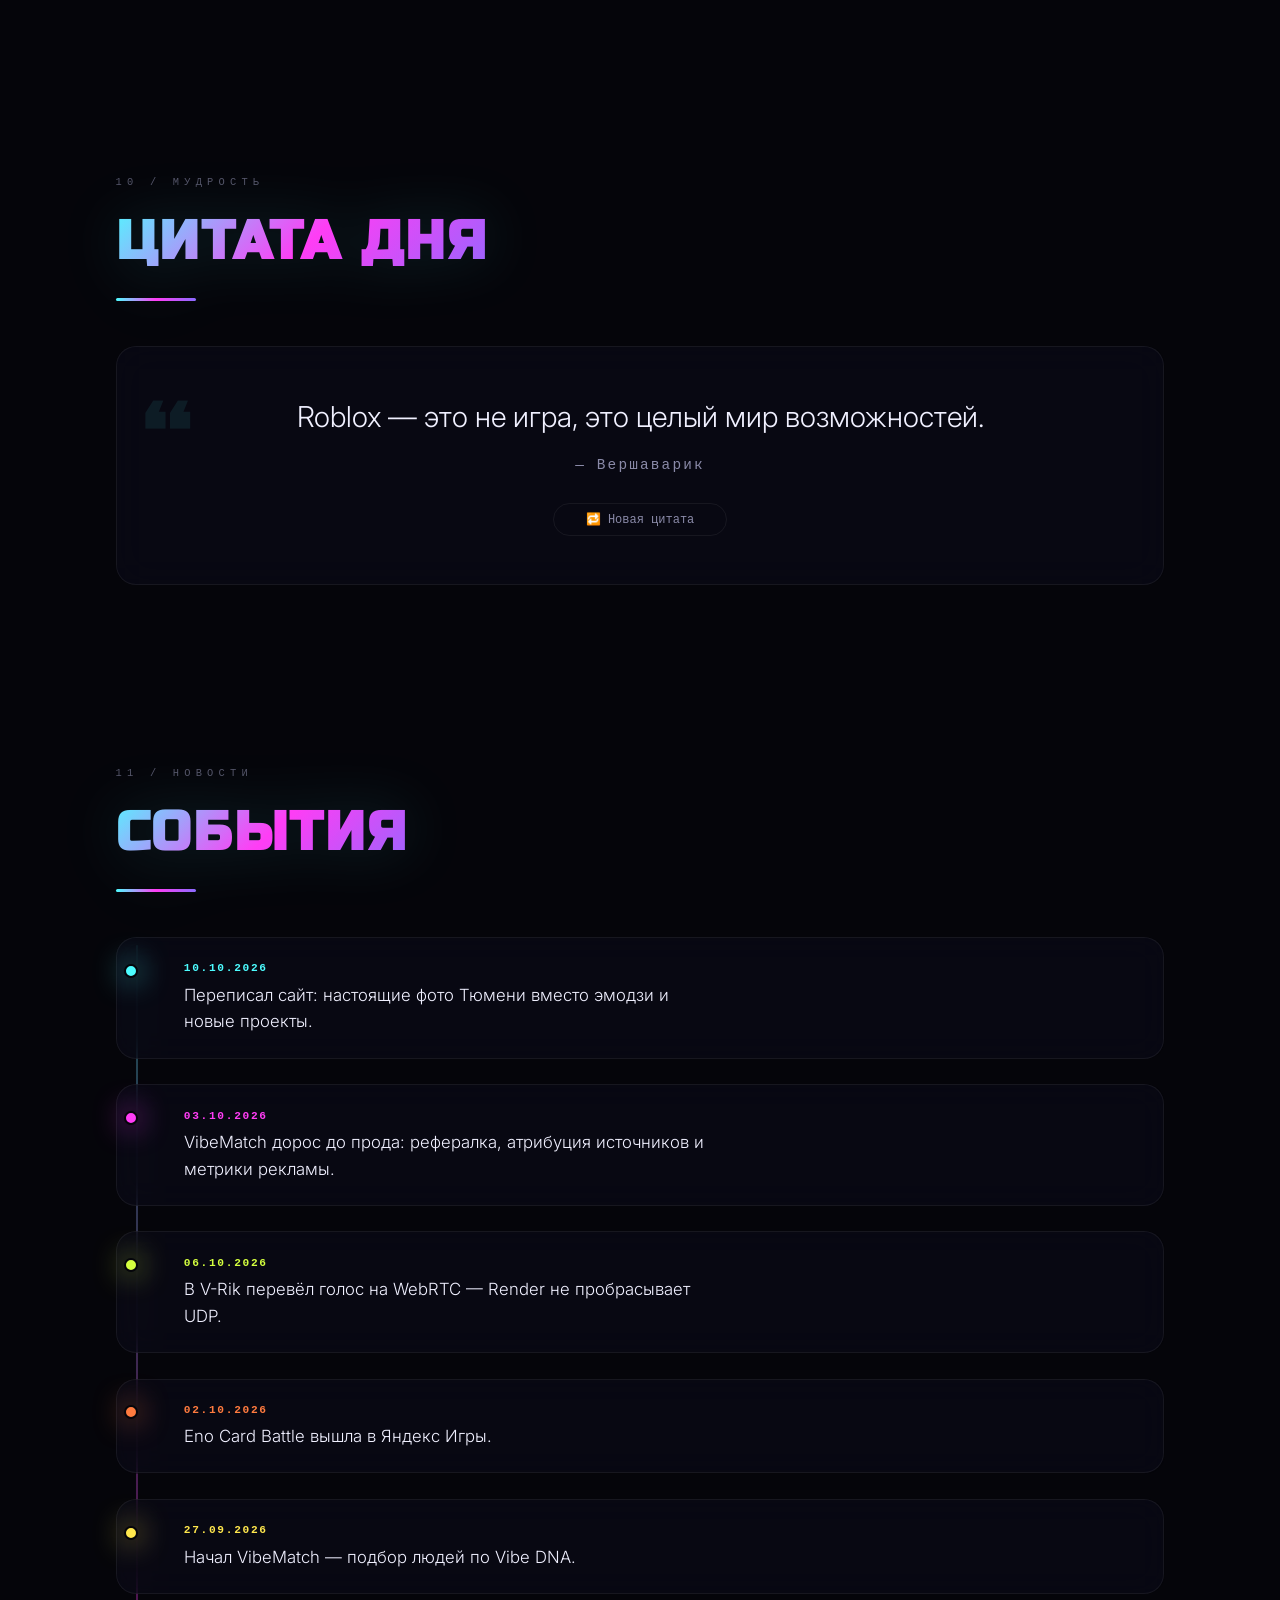
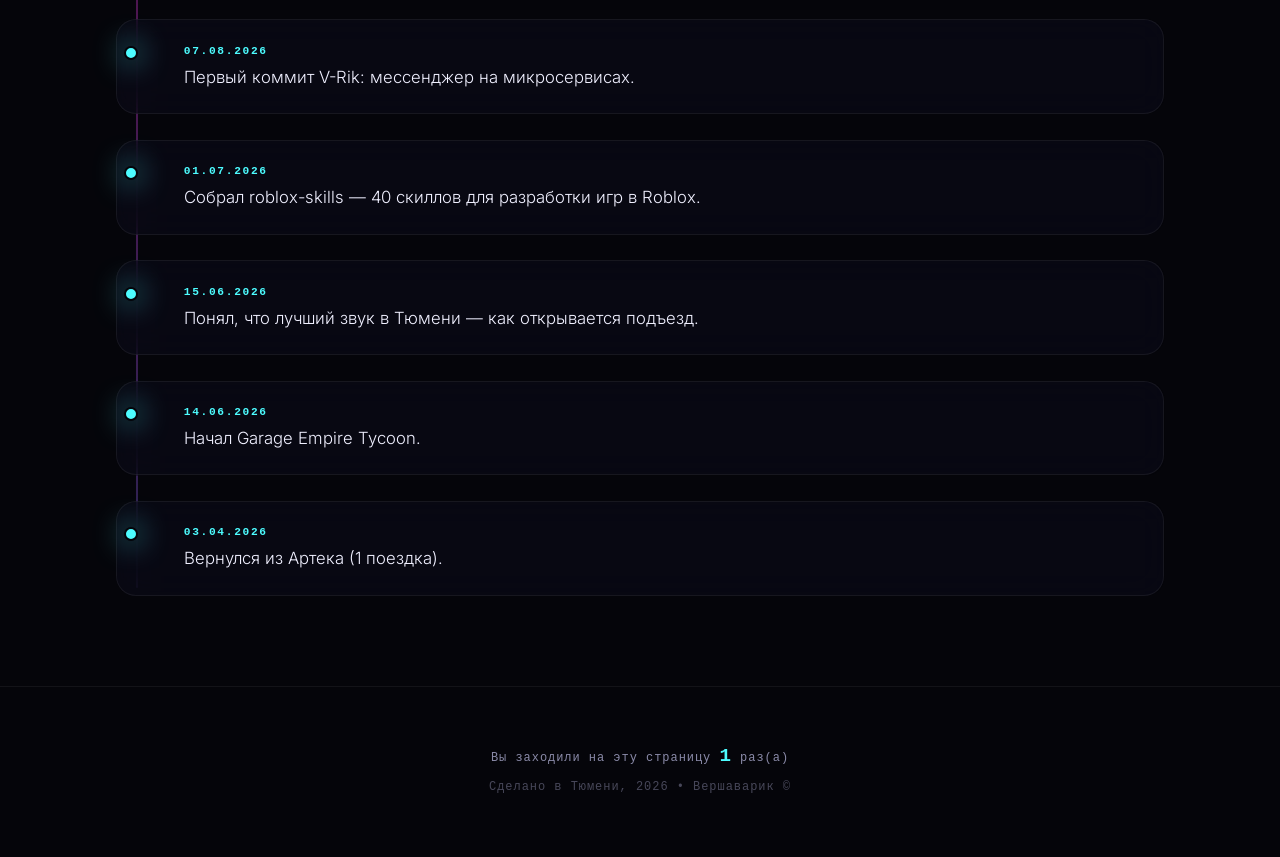
==== commit 664b2eb3: "Счётчик переписан полностью на свой код, без внешних API - Никаких fetch и внешних сервисов: только " ====
--- a/index.html
+++ b/index.html
@@ -469,13 +469,14 @@
             width: 9px;
             height: 9px;
             border-radius: 50%;
-            background: var(--neon-lime);
-            box-shadow: 0 0 12px var(--neon-lime);
+            background: var(--neon-cyan);
+            box-shadow: 0 0 12px var(--neon-cyan);
             flex-shrink: 0;
         }
-        .visitors--offline .visitors__icon {
-            background: var(--color-text-muted);
-            box-shadow: none;
+        /* Первый визит: другой оттенок, чтобы было видно «мы ещё не возвращались» */
+        .visitors--first .visitors__icon {
+            background: var(--neon-magenta);
+            box-shadow: 0 0 14px var(--neon-magenta);
         }
         .visitors__num {
             font-family: var(--font-heading);
@@ -2310,12 +2311,12 @@
     <!-- Бренд и навигация -->
     <a href="#hero" class="brandmark">ВЕРШАВАРИК</a>
 
-    <!-- Счётчик: реальные уникальные посетители, а не просмотры.
-         Значение подставляет скрипт в конце файла. -->
-    <div class="visitors" id="visitorsCounter" title="Уникальные посетители сайта">
+    <!-- Счётчик: свой код, без сервера и без внешних API.
+         Считает визиты в этом браузере, а не посетителей сайта. -->
+    <div class="visitors" id="visitorsCounter">
         <span class="visitors__icon" aria-hidden="true"></span>
-        <span class="visitors__num" id="visitorsNum">—</span>
-        <span class="visitors__label">посетителей</span>
+        <span class="visitors__num" id="visitorsNum">1</span>
+        <span class="visitors__label" id="visitorsLabel">визит</span>
     </div>
 
     <nav class="dotnav" aria-label="Навигация по разделам">
@@ -3374,73 +3375,69 @@
     })();
 
     // ============================================================
-    // 18. СЧЁТЧИК УНИКАЛЬНЫХ ПОСЕТИТЕЛЕЙ
-    // ============================================================
-    // Считаем людей, а не запросы: каждому браузеру выдаётся один
-    // уникальный ID, и залогиненный повторный заход его не увеличивает.
+    // 18. СЧЁТЧИК
+    // ============================================================
+    // Полностью на своём коде, без сервера и без внешних API.
     //
-    // Свой endpoint здесь намеренно не прописан: без сервера, который
-    // хранит множество ID, счётчик показал бы только твои же визиты.
-    // Как только появится адрес бэкенда, впиши его в VISITOR_ENDPOINT
-    // ниже — и счётчик начнёт считать настоящих гостей.
+    // Что код в браузере реально может посчитать, а что нет:
+    //   • посетителей сайта, зашедших с ДРУГИХ компьютеров — никак.
+    //     Число раз, когда страницу открыли, хранится у того, кто её
+    //     открыл. Узнать о чужих визитах без сервера невозможно в принципе.
+    //   • свои визиты, дату первого захода и сколько дней прошло —
+    //     это считается точно и хранится в localStorage.
+    //
+    // Поэтому подпись «посетителей» была бы враньём: счётчик показывает
+    // «визитов» — сколько раз открывали сайт в этом браузере.
     (function() {
         const box = document.getElementById('visitorsCounter');
         const num = document.getElementById('visitorsNum');
+        const label = document.getElementById('visitorsLabel');
         if (!box || !num) return;
 
-        // Впиши сюда адрес своего эндпоинта, когда появится.
-        const VISITOR_ENDPOINT = '';
-
-        const KEY = 'vv_visitor_id';
-
-        function readVisitorId() {
-            try { return localStorage.getItem(KEY); } catch (e) { return null; }
-        }
-        function writeVisitorId(id) {
-            try { localStorage.setItem(KEY, id); } catch (e) { /* приватный режим */ }
-        }
-
-        function makeId() {
-            if (window.crypto && crypto.randomUUID) return crypto.randomUUID();
-            // Запасной вариант для старых браузеров
-            return 'v-' + Date.now().toString(36) + '-' +
-                Math.random().toString(36).slice(2, 10);
-        }
-
-        if (!VISITOR_ENDPOINT) {
-            // Сервера нет — показываем честный локальный счётчик визитов
-            // этого браузера и честно помечаем его как офлайн-режим.
-            const visitsKey = 'vv_local_visits';
-            let visits = 0;
-            try { visits = parseInt(localStorage.getItem(visitsKey) || '0', 10) + 1; } catch (e) { visits = 1; }
-            try { localStorage.setItem(visitsKey, String(visits)); } catch (e) { }
-            num.textContent = String(visits);
-            box.classList.add('visitors--offline');
-            box.title = 'Без сервера показываются только визиты этого браузера';
-            return;
-        }
-
-        // Сервер есть: шлём ID один раз, потом только читаем значение.
-        let id = readVisitorId();
-        const isNew = !id;
-        if (isNew) {
-            id = makeId();
-            writeVisitorId(id);
-        }
-
-        fetch(VISITOR_ENDPOINT, {
-            method: isNew ? 'POST' : 'GET',
-            headers: { 'Content-Type': 'application/json' },
-            body: isNew ? JSON.stringify({ id: id }) : undefined
-        })
-            .then(function(r) { return r.json(); })
-            .then(function(data) {
-                if (typeof data.total === 'number') num.textContent = String(data.total);
-            })
-            .catch(function() {
-                num.textContent = '—';
-                box.classList.add('visitors--offline');
-            });
+        const VISITS_KEY = 'vv_visits';
+        const FIRST_KEY = 'vv_first_visit';
+        const LAST_KEY = 'vv_last_visit';
+
+        // Сутки в миллисекундах: повторный заход в тот же день не
+        // засчитывается новым визитом.
+        const DAY = 86400000;
+
+        let visits = 0;
+        let first = 0;
+        let last = 0;
+        try {
+            visits = parseInt(localStorage.getItem(VISITS_KEY) || '0', 10) || 0;
+            first = parseInt(localStorage.getItem(FIRST_KEY) || '0', 10) || 0;
+            last = parseInt(localStorage.getItem(LAST_KEY) || '0', 10) || 0;
+        } catch (e) {
+            // Приватный режим: запись недоступна, считаем в памяти
+        }
+
+        const now = Date.now();
+        const isNewDay = (now - last) >= DAY;
+
+        if (isNewDay) visits += 1;
+        if (!first) first = now;
+
+        try {
+            localStorage.setItem(VISITS_KEY, String(visits));
+            localStorage.setItem(FIRST_KEY, String(first));
+            localStorage.setItem(LAST_KEY, String(now));
+        } catch (e) { /* приватный режим — считаем только текущий сеанс */ }
+
+        if (!visits) visits = 1;
+
+        const days = Math.max(1, Math.round((now - first) / DAY));
+        const isReturning = days > 1;
+
+        num.textContent = String(visits);
+        if (label) label.textContent = visits === 1 ? 'визит' : 'визитов';
+
+        box.title = isReturning
+            ? 'Ты заходил ' + visits + ' раз, первый — ' + days + ' дн. назад'
+            : 'Первый визит';
+
+        box.classList.toggle('visitors--first', !isReturning);
     })();
 
     console.log('🚀 Вершаварик 2056 — сайт загружен!');
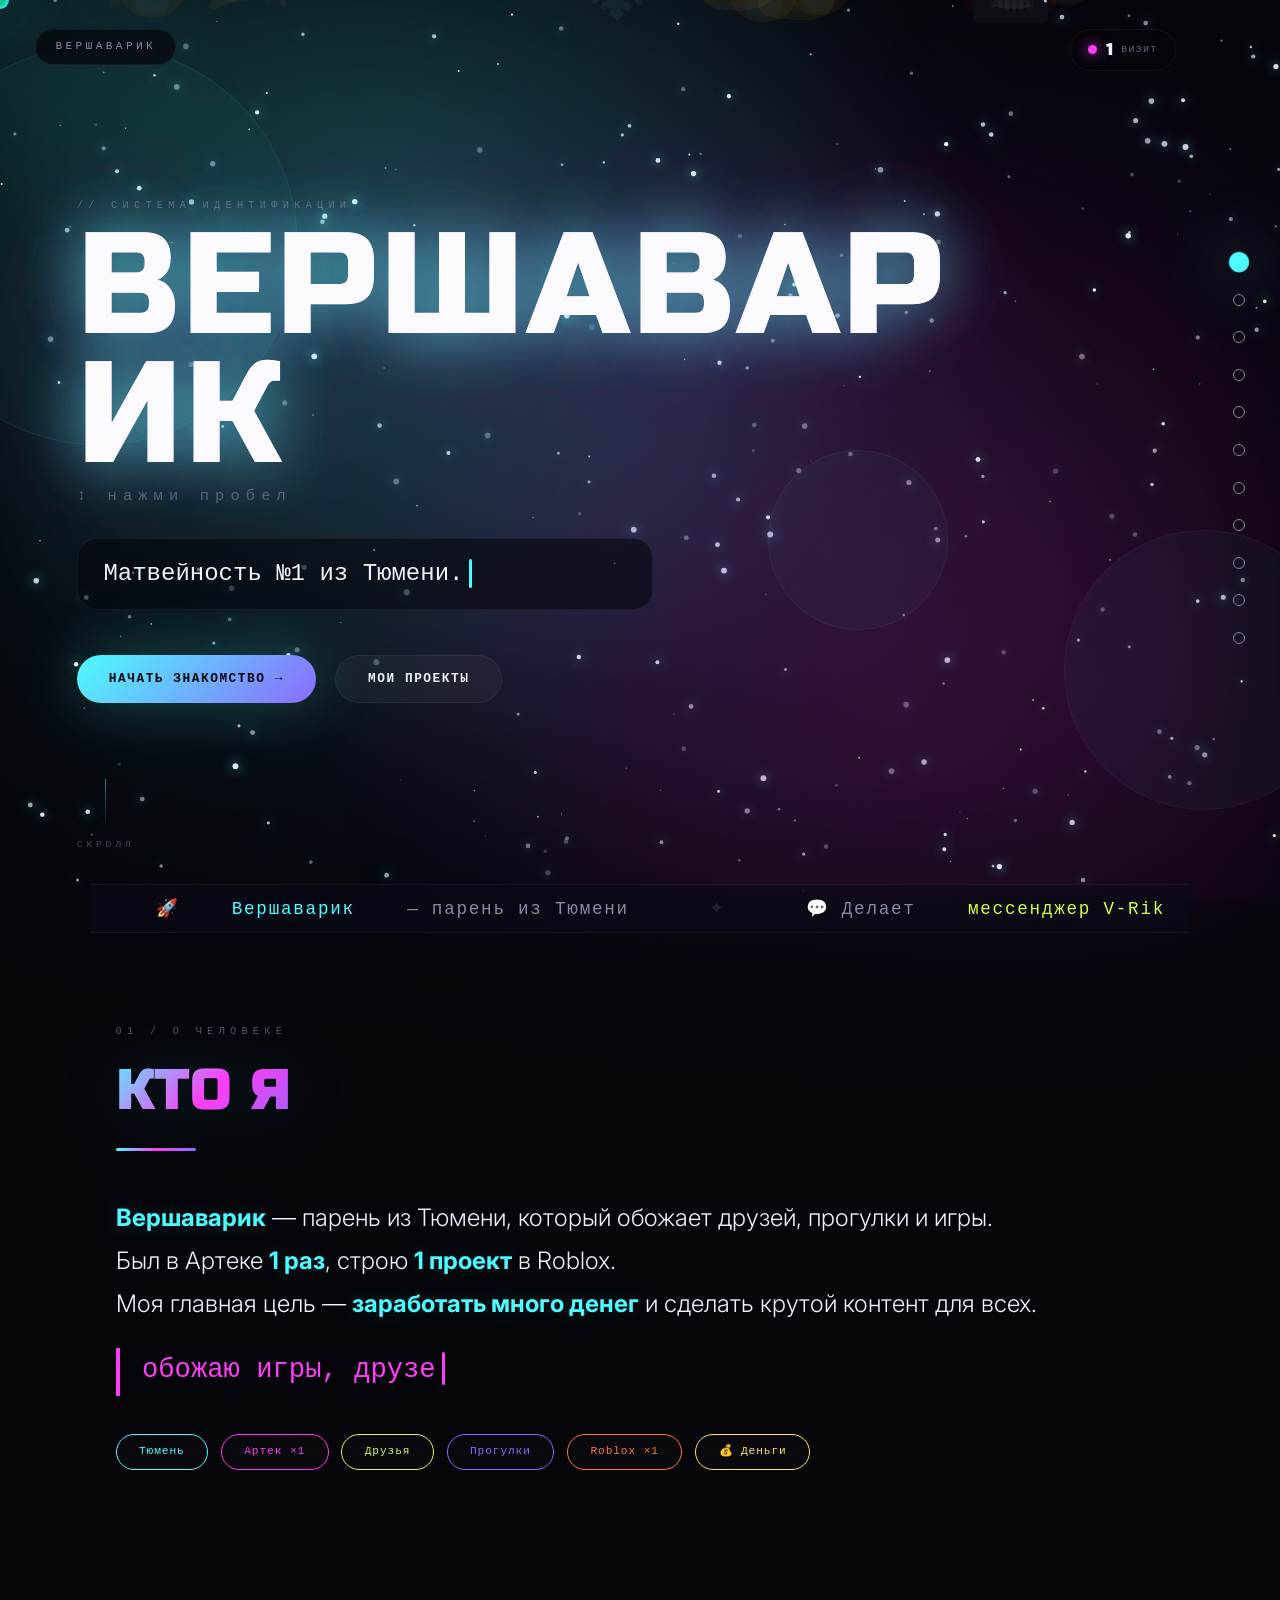
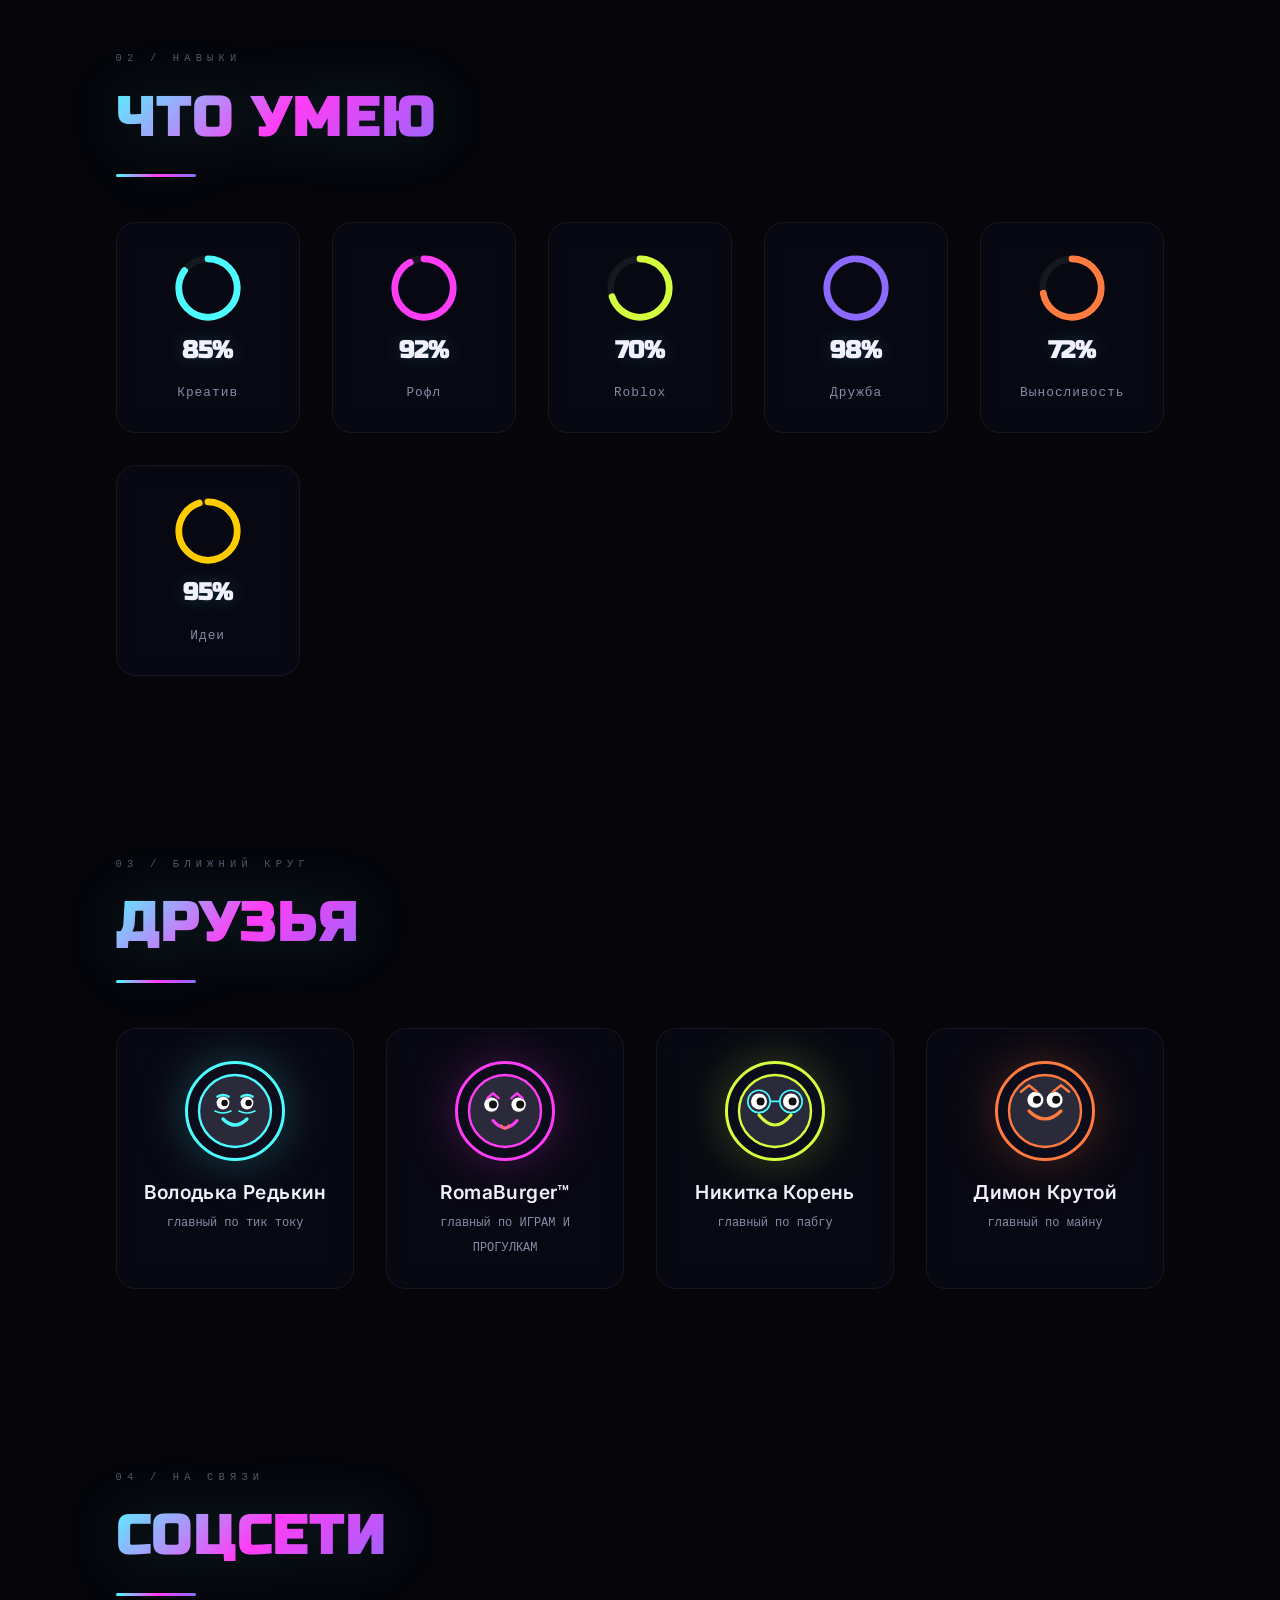
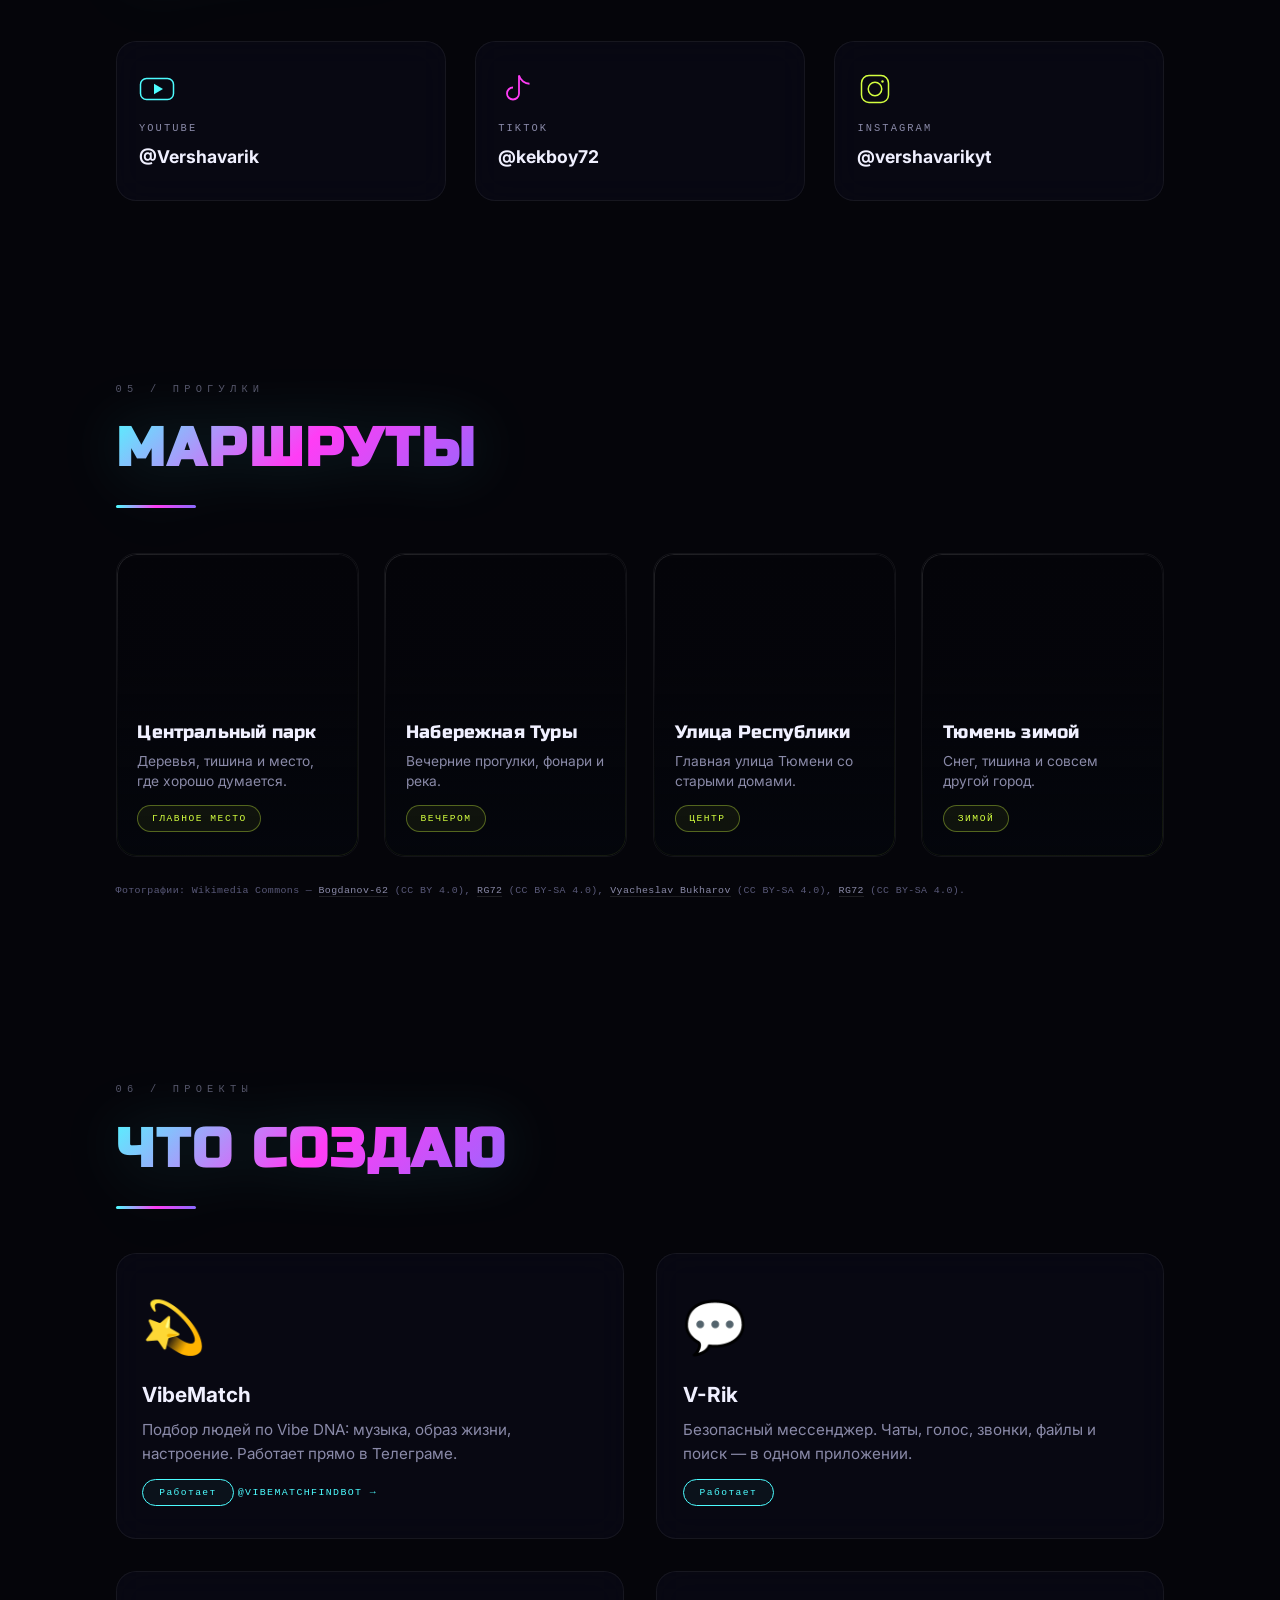
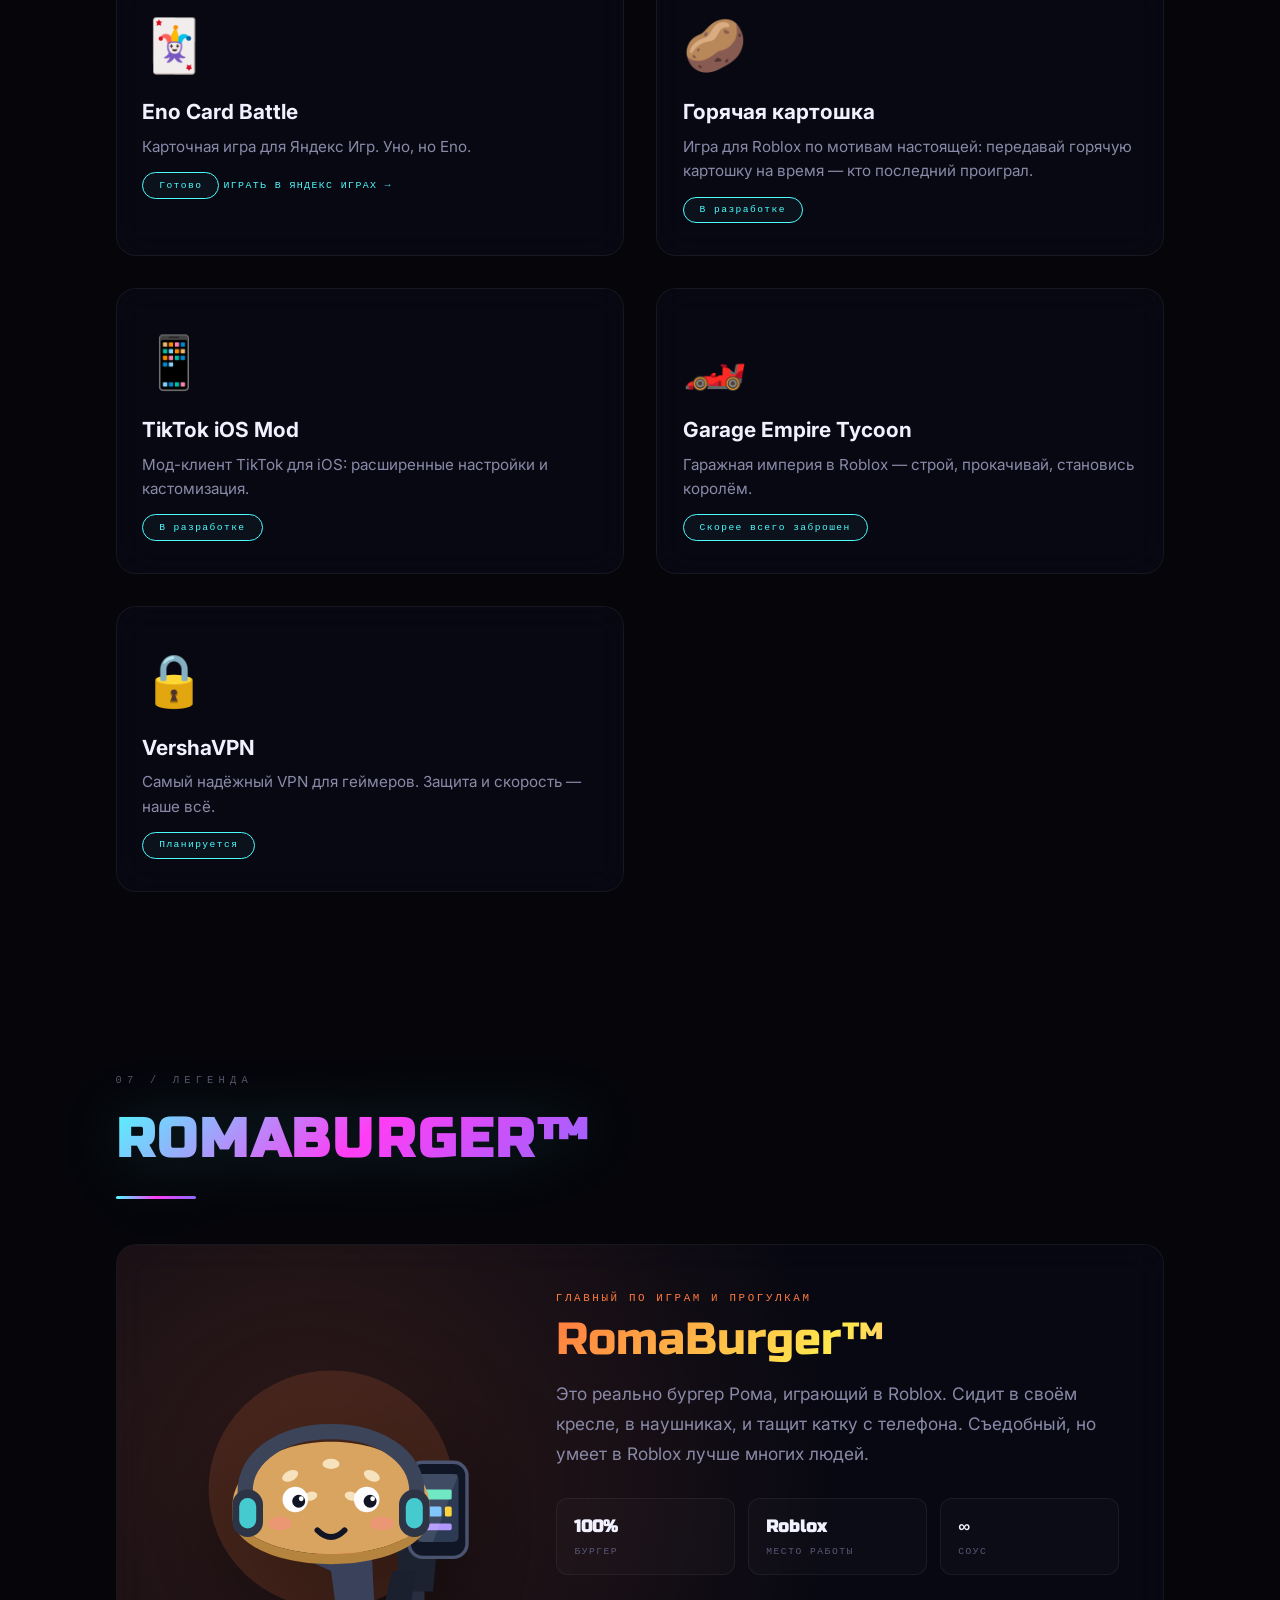
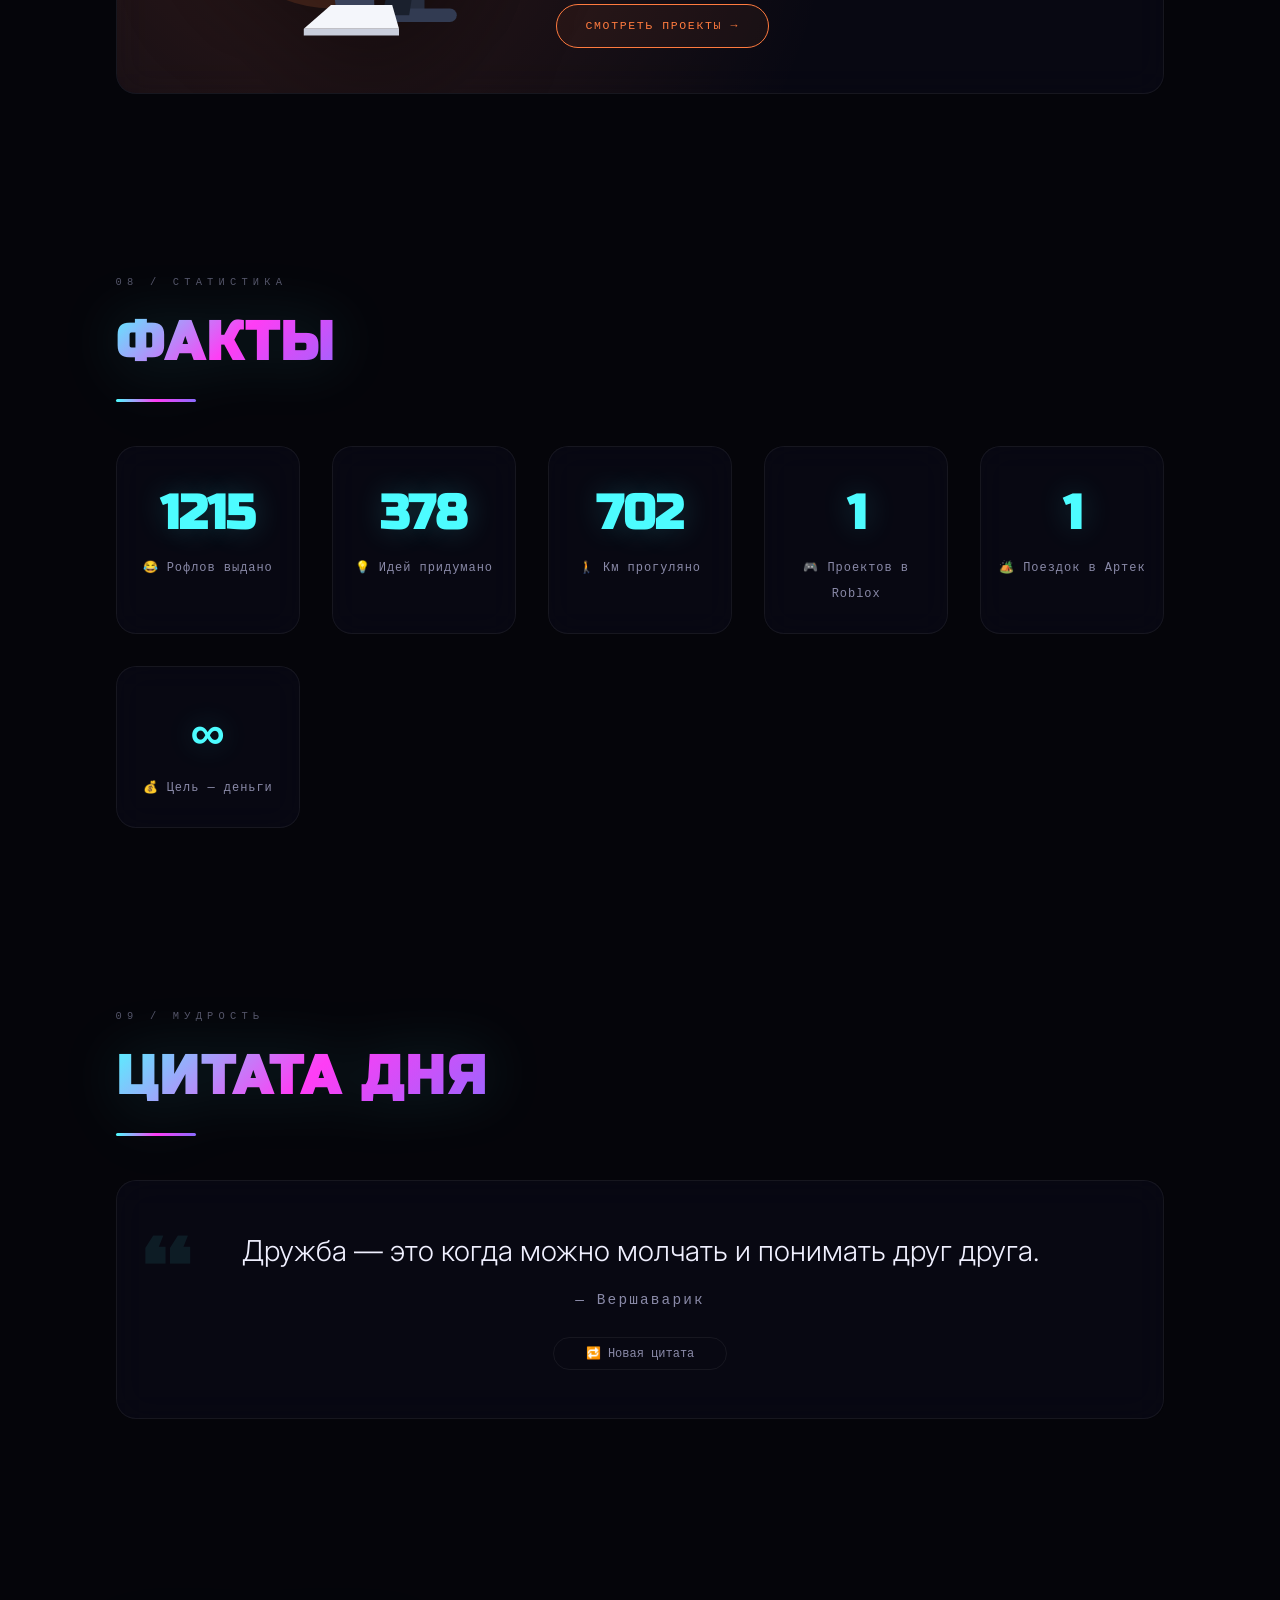
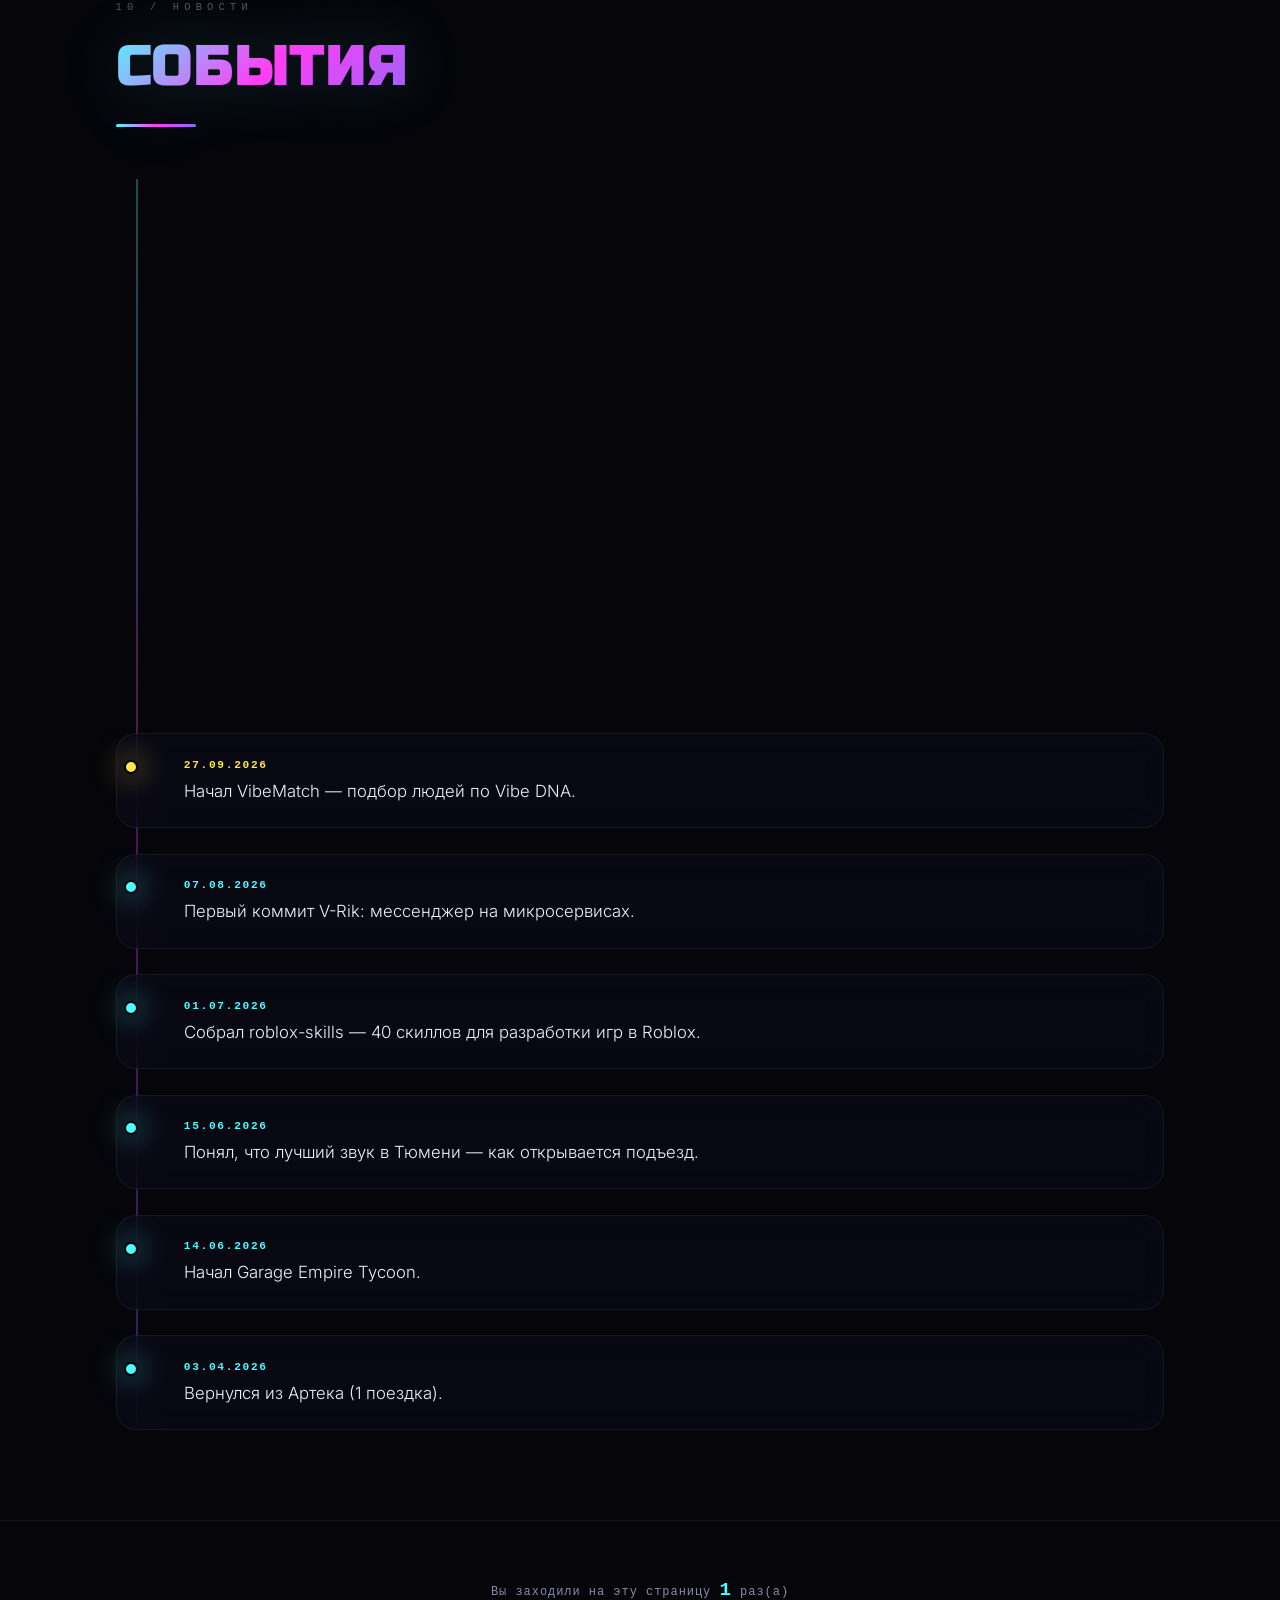
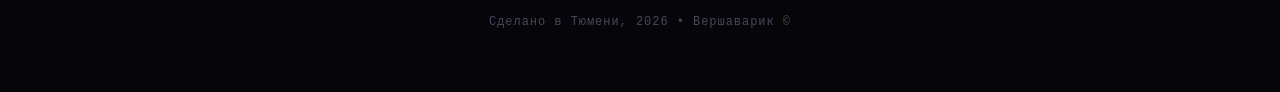
==== commit 123a2fb9: "Заменить мемы и галерею на секцию RomaBurger - Убрана секция Смешные картинки: эмодзи со шутками зам" ====
--- a/index.html
+++ b/index.html
@@ -1689,111 +1689,146 @@
         }
 
         /* ============================================================
-           MEMES — теперь только эмодзи
+           ROMABURGER™ — секция с бургером Ромы
         ============================================================ */
-        .memes__grid {
+        .burger-card {
             display: grid;
-            grid-template-columns: repeat(auto-fit, minmax(180px, 1fr));
-            gap: 2rem;
-        }
-        @media (max-width: 500px) {
-            .memes__grid {
-                grid-template-columns: 1fr 1fr;
-                gap: 1rem;
-            }
-        }
-        .meme-card {
+            grid-template-columns: minmax(240px, 340px) 1fr;
+            gap: clamp(1.8rem, 5vw, 3.4rem);
+            align-items: center;
             background: var(--color-glass);
-            backdrop-filter: blur(16px);
+            backdrop-filter: blur(18px);
             border: 1px solid var(--color-border);
             border-radius: var(--radius);
-            padding: 1.4rem 1rem 1.2rem;
-            text-align: center;
-            transition: var(--transition);
+            padding: clamp(1.6rem, 4vw, 2.8rem);
             position: relative;
             overflow: hidden;
-            cursor: default;
+            transition: var(--transition);
+        }
+        .burger-card::before {
+            content: '';
+            position: absolute;
+            inset: 0;
+            background: radial-gradient(circle at 18% 50%, rgba(255, 123, 63, 0.16), transparent 60%);
+            pointer-events: none;
+        }
+        .burger-card:hover {
+            border-color: rgba(255, 123, 63, 0.4);
+            box-shadow: 0 30px 90px rgba(0, 0, 0, 0.5), 0 0 60px rgba(255, 123, 63, 0.1);
+        }
+        .burger-card__art {
+            position: relative;
+            z-index: 1;
+        }
+        .burger {
+            display: block;
+            width: 100%;
+            max-width: 340px;
+            margin: 0 auto;
+            filter: drop-shadow(0 24px 50px rgba(0, 0, 0, 0.55));
+            animation: burgerFloat 6s ease-in-out infinite;
+        }
+        @keyframes burgerFloat {
+            0%, 100% { transform: translateY(0) rotate(-1deg); }
+            50% { transform: translateY(-14px) rotate(1deg); }
+        }
+        .burger-card__body {
+            position: relative;
+            z-index: 1;
+        }
+        .burger-card__kicker {
+            font-family: var(--font-mono);
+            font-size: 0.68rem;
+            letter-spacing: 0.24em;
+            text-transform: uppercase;
+            color: var(--neon-orange);
+            margin-bottom: 0.5rem;
+        }
+        .burger-card__title {
+            font-family: var(--font-display);
+            font-weight: 400;
+            font-size: clamp(1.8rem, 4vw, 2.8rem);
+            line-height: 1.1;
+            margin-bottom: 0.9rem;
+            background: linear-gradient(135deg, var(--neon-orange), var(--neon-yellow), var(--neon-magenta));
+            -webkit-background-clip: text;
+            -webkit-text-fill-color: transparent;
+            background-clip: text;
+        }
+        .burger-card__text {
+            color: var(--color-text-dim);
+            font-size: clamp(0.95rem, 1.6vw, 1.08rem);
+            line-height: 1.75;
+            max-width: 52ch;
+        }
+        .burger-card__stats {
+            display: flex;
+            flex-wrap: wrap;
+            gap: 0.8rem;
+            margin-top: 1.8rem;
+        }
+        .burger-stat {
+            flex: 1 1 110px;
             display: flex;
             flex-direction: column;
-            align-items: center;
-            justify-content: flex-start;
-            transform-style: preserve-3d;
-            perspective: 700px;
-            min-height: 220px;
-            height: 100%;
-        }
-        .meme-card:hover {
-            transform: scale(1.06) rotate(-3deg) rotateX(4deg) rotateY(6deg);
-            border-color: var(--neon-cyan);
-            box-shadow: 0 30px 80px rgba(0, 0, 0, 0.5), 0 0 60px rgba(77, 252, 255, 0.1);
-        }
-        .meme-card .meme-emoji {
-            font-size: 4.5rem;
-            line-height: 1.2;
-            margin-bottom: 0.6rem;
-            transition: transform 0.4s cubic-bezier(0.23, 1, 0.32, 1);
-            flex-shrink: 0;
-        }
-        .meme-card:hover .meme-emoji {
-            transform: scale(1.3) rotate(8deg) translateZ(20px);
-        }
-        .meme-card .meme-text {
+            gap: 0.25rem;
+            padding: 0.9rem 1.1rem;
+            border-radius: var(--radius-sm);
+            border: 1px solid var(--color-border);
+            background: rgba(255, 255, 255, 0.02);
+        }
+        .burger-stat__num {
+            font-family: var(--font-heading);
+            font-weight: 700;
+            font-size: 1.05rem;
             color: var(--color-text);
-            font-family: var(--font-body);
-            font-size: 0.9rem;
-            font-weight: 600;
-            max-width: 100%;
-            overflow-wrap: anywhere;
-            word-break: break-word;
-            background: rgba(0, 0, 0, 0.25);
-            padding: 0.4rem 0.8rem;
-            border-radius: 12px;
-            backdrop-filter: blur(4px);
-            border: 1px solid rgba(255, 255, 255, 0.04);
-            width: 100%;
-            flex-shrink: 0;
-        }
-        .meme-card .meme-sub {
+        }
+        .burger-stat__label {
             font-family: var(--font-mono);
             font-size: 0.6rem;
-            color: var(--color-text-dim);
-            margin-top: 0.3rem;
-            letter-spacing: 0.08em;
-            flex-shrink: 0;
-        }
-
-        /* ============================================================
-           GALLERY
-        ============================================================ */
-        .gallery__grid {
-            display: grid;
-            grid-template-columns: repeat(auto-fit, minmax(150px, 1fr));
-            gap: 1.6rem;
-        }
-        .gallery-item {
-            background: var(--color-glass);
-            backdrop-filter: blur(16px);
-            border: 1px solid var(--color-border);
-            border-radius: var(--radius);
-            padding: 1.4rem;
-            text-align: center;
+            letter-spacing: 0.16em;
+            text-transform: uppercase;
+            color: var(--color-text-muted);
+        }
+        .burger-card__btn {
+            display: inline-flex;
+            align-items: center;
+            gap: 0.6rem;
+            margin-top: 1.8rem;
+            padding: 0.75rem 1.8rem;
+            border-radius: var(--radius-full);
+            border: 1px solid var(--neon-orange);
+            color: var(--neon-orange);
+            background: rgba(255, 123, 63, 0.06);
+            font-family: var(--font-mono);
+            font-size: 0.72rem;
+            letter-spacing: 0.14em;
+            text-transform: uppercase;
             transition: var(--transition);
-            font-size: 3.4rem;
-            transform-style: preserve-3d;
-            perspective: 500px;
-        }
-        .gallery-item:hover {
-            transform: scale(1.1) rotate(6deg) rotateX(3deg) rotateY(6deg);
-            border-color: var(--neon-magenta);
-            box-shadow: 0 25px 70px rgba(0, 0, 0, 0.4);
-        }
-        .gallery-item span {
-            display: block;
-            font-size: 0.75rem;
-            font-family: var(--font-mono);
-            color: var(--color-text-dim);
-            margin-top: 0.4rem;
-            letter-spacing: 0.08em;
+        }
+        .burger-card__btn:hover {
+            background: rgba(255, 123, 63, 0.14);
+            box-shadow: 0 0 40px rgba(255, 123, 63, 0.2);
+            transform: translateY(-2px);
+        }
+        /* На планшете бургер сверху, текст снизу */
+        @media (max-width: 860px) {
+            .burger-card {
+                grid-template-columns: 1fr;
+                text-align: center;
+            }
+            .burger-card__text {
+                margin-left: auto;
+                margin-right: auto;
+            }
+            .burger-card__stats {
+                justify-content: center;
+            }
+        }
+        @media (prefers-reduced-motion: reduce) {
+            .burger {
+                animation: none;
+            }
         }
 
         /* ============================================================
@@ -2168,9 +2203,6 @@
             .projects__grid {
                 grid-template-columns: 1fr;
             }
-            .gallery__grid {
-                grid-template-columns: repeat(3, 1fr);
-            }
             .orbiting-shapes {
                 display: none;
             }
@@ -2198,9 +2230,6 @@
             .walks__grid {
                 grid-template-columns: 1fr;
             }
-            .gallery__grid {
-                grid-template-columns: repeat(2, 1fr);
-            }
             .friends__grid {
                 grid-template-columns: 1fr 1fr;
             }
@@ -2217,9 +2246,6 @@
             }
             .friend-card h3 {
                 font-size: 1rem;
-            }
-            .memes__grid {
-                grid-template-columns: 1fr 1fr;
             }
             .hero__name {
                 font-size: clamp(2rem, 10vw, 2.8rem);
@@ -2327,8 +2353,7 @@
         <a href="#social" data-label="Соцсети" class="dotnav__dot"></a>
         <a href="#walks" data-label="Прогулки" class="dotnav__dot"></a>
         <a href="#projects" data-label="Проекты" class="dotnav__dot"></a>
-        <a href="#memes" data-label="Мемы" class="dotnav__dot"></a>
-        <a href="#gallery" data-label="Галерея" class="dotnav__dot"></a>
+        <a href="#romaburger" data-label="RomaBurger™" class="dotnav__dot"></a>
         <a href="#stats" data-label="Статистика" class="dotnav__dot"></a>
         <a href="#quote" data-label="Цитаты" class="dotnav__dot"></a>
         <a href="#news" data-label="Новости" class="dotnav__dot"></a>
@@ -2343,8 +2368,7 @@
         <a href="#social">Соцсети</a>
         <a href="#walks">Прогулки</a>
         <a href="#projects">Проекты</a>
-        <a href="#memes">Мемы</a>
-        <a href="#gallery">Галерея</a>
+        <a href="#romaburger">RomaBurger™</a>
         <a href="#stats">Статистика</a>
         <a href="#quote">Цитаты</a>
         <a href="#news">Новости</a>
@@ -2677,67 +2701,107 @@
 </section>
 
 <!-- MEMES — теперь только эмодзи -->
-<section id="memes" class="section memes">
+<!-- ROMABURGER™ -->
+<section id="romaburger" class="section romaburger">
     <div class="section__head">
-        <p class="eyebrow">07 / мемы</p>
-        <h2>Смешные картинки</h2>
+        <p class="eyebrow">07 / легенда</p>
+        <h2>RomaBurger™</h2>
     </div>
-    <div class="memes__grid">
-        <div class="meme-card reveal reveal-rotate reveal-d1">
-            <div class="meme-emoji">😂</div>
-            <div class="meme-text">Когда проснулся, а уже 12:00</div>
-            <div class="meme-sub">#утро</div>
+    <div class="burger-card reveal reveal-from-bottom">
+        <div class="burger-card__art">
+            <!-- Бургер Ромы: нарисован на SVG, без картинок и внешних ресурсов -->
+            <svg class="burger" viewBox="0 0 200 200" role="img" aria-label="Бургер Рома в наушниках с телефоном">
+                <!-- свечение за спиной -->
+                <ellipse cx="100" cy="112" rx="72" ry="70" fill="rgba(255,125,63,0.14)" />
+                <!-- ножка стула -->
+                <rect x="146" y="132" width="9" height="54" rx="4" fill="#272E3F" />
+                <rect x="128" y="182" width="46" height="8" rx="4" fill="#323B52" />
+                <!-- корпус кресла -->
+                <path d="M140 172 L160 172 L164 128 L138 128 Z" fill="#1C222F" />
+                <!-- задняя нога -->
+                <path d="M130 186 L146 186 L150 160 L136 160 Z" fill="#1A202D" />
+                <!-- штанина -->
+                <path d="M78 150 L124 150 L126 190 L104 190 L100 160 Z" fill="#39425A" />
+                <!-- кроссовок -->
+                <path d="M100 180 L136 180 L140 194 L84 194 Z" fill="#F4F6FB" />
+                <path d="M84 194 L140 194 L140 198 L84 198 Z" fill="#C9CEDC" />
+                <!-- туловище кофты -->
+                <path d="M66 96 C66 128 78 152 104 152 C130 152 140 128 140 96 Z" fill="#FF7B3F" />
+                <!-- рукав -->
+                <path d="M134 104 C148 116 150 132 142 140 C132 144 124 134 124 116 Z" fill="#E86A2E" />
+                <!-- рука к телефону -->
+                <path d="M138 128 C144 126 148 122 150 116 L158 124 C154 136 146 142 138 142 Z" fill="#F2C39A" />
+                <!-- кисть -->
+                <ellipse cx="152" cy="122" rx="13" ry="10" fill="#FAD6B0" transform="rotate(-24 152 122)" />
+                <!-- телефон -->
+                <rect x="146" y="96" width="34" height="56" rx="8" fill="#101625" stroke="#4A5470" stroke-width="2" />
+                <rect x="151" y="103" width="24" height="40" rx="3" fill="#2D3A54" />
+                <!-- экран игры: пиксельные блоки как сцена из роблокса -->
+                <rect x="155" y="112" width="16" height="6" rx="1" fill="#63E6BE" />
+                <rect x="155" y="122" width="10" height="6" rx="1" fill="#74C0FC" />
+                <rect x="167" y="122" width="4" height="6" rx="1" fill="#FFD43B" />
+                <rect x="155" y="132" width="16" height="4" rx="1" fill="#B197FC" />
+                <!-- блеск на экране -->
+                <path d="M151 103 L175 103 L160 143 L151 143 Z" fill="rgba(255,255,255,0.09)" />
+                <!-- нижняя булка -->
+                <path d="M42 122 C42 100 68 84 100 84 C132 84 158 100 158 122 C158 138 132 150 100 150 C68 150 42 138 42 122 Z" fill="#D9A45F" />
+                <path d="M42 122 C42 138 68 150 100 150 C132 150 158 138 158 122 L158 128 C158 144 132 156 100 156 C68 156 42 144 42 128 Z" fill="#B5843F" />
+                <!-- кунжут -->
+                <ellipse cx="76" cy="104" rx="5" ry="3" fill="#F6E2BC" transform="rotate(-26 76 104)" />
+                <ellipse cx="100" cy="97" rx="5" ry="3" fill="#F6E2BC" />
+                <ellipse cx="124" cy="104" rx="5" ry="3" fill="#F6E2BC" transform="rotate(26 124 104)" />
+                <ellipse cx="88" cy="116" rx="4" ry="2.6" fill="#F6E2BC" transform="rotate(-14 88 116)" />
+                <ellipse cx="112" cy="116" rx="4" ry="2.6" fill="#F6E2BC" transform="rotate(14 112 116)" />
+                <!-- наушники -->
+                <path d="M50 118 C46 96 68 78 100 78 C132 78 154 96 150 118" fill="none" stroke="#3B4459" stroke-width="9" stroke-linecap="round" />
+                <rect x="42" y="112" width="18" height="28" rx="9" fill="#2C3446" />
+                <rect x="140" y="112" width="18" height="28" rx="9" fill="#2C3446" />
+                <rect x="46" y="117" width="10" height="18" rx="5" fill="#4DFCFF" opacity="0.75" />
+                <rect x="144" y="117" width="10" height="18" rx="5" fill="#4DFCFF" opacity="0.75" />
+                <!-- глаза -->
+                <circle cx="79" cy="118" r="7.5" fill="#FDFDFF" />
+                <circle cx="121" cy="118" r="7.5" fill="#FDFDFF" />
+                <circle cx="81" cy="119" r="3.8" fill="#101425" />
+                <circle cx="123" cy="119" r="3.8" fill="#101425" />
+                <circle cx="82.5" cy="117.5" r="1.4" fill="#FFFFFF" />
+                <circle cx="124.5" cy="117.5" r="1.4" fill="#FFFFFF" />
+                <!-- рот -->
+                <path d="M92 136 Q100 144 108 136" fill="none" stroke="#101425" stroke-width="3.4" stroke-linecap="round" />
+                <!-- румянец -->
+                <ellipse cx="70" cy="132" rx="7" ry="4" fill="#FF8A8A" opacity="0.5" />
+                <ellipse cx="130" cy="132" rx="7" ry="4" fill="#FF8A8A" opacity="0.5" />
+            </svg>
         </div>
-        <div class="meme-card reveal reveal-rotate reveal-d2">
-            <div class="meme-emoji">😱</div>
-            <div class="meme-text">Мой гараж в Roblox</div>
-            <div class="meme-sub">#стройка</div>
-        </div>
-        <div class="meme-card reveal reveal-rotate reveal-d3">
-            <div class="meme-emoji">🎮</div>
-            <div class="meme-text">Играю до утра с друзьями</div>
-            <div class="meme-sub">#ночь</div>
-        </div>
-        <div class="meme-card reveal reveal-rotate reveal-d4">
-            <div class="meme-emoji">🚶</div>
-            <div class="meme-text">Гуляю и слушаю музыку</div>
-            <div class="meme-sub">#прогулка</div>
-        </div>
-        <div class="meme-card reveal reveal-rotate reveal-d5">
-            <div class="meme-emoji">❄️</div>
-            <div class="meme-text">Зимой даже сосульки рофлят</div>
-            <div class="meme-sub">#зима</div>
-        </div>
-        <div class="meme-card reveal reveal-rotate reveal-d6">
-            <div class="meme-emoji">💰</div>
-            <div class="meme-text">Моя цель — заработать много денег</div>
-            <div class="meme-sub">#цель</div>
+        <div class="burger-card__body">
+            <p class="burger-card__kicker">Главный по играм и прогулкам</p>
+            <h3 class="burger-card__title">RomaBurger™</h3>
+            <p class="burger-card__text">
+                Это реально бургер Рома, играющий в Roblox. Сидит в своём кресле, в наушниках,
+                и тащит катку с телефона. Съедобный, но умеет в Roblox лучше многих людей.
+            </p>
+            <div class="burger-card__stats">
+                <div class="burger-stat">
+                    <span class="burger-stat__num">100%</span>
+                    <span class="burger-stat__label">бургер</span>
+                </div>
+                <div class="burger-stat">
+                    <span class="burger-stat__num">Roblox</span>
+                    <span class="burger-stat__label">место работы</span>
+                </div>
+                <div class="burger-stat">
+                    <span class="burger-stat__num">∞</span>
+                    <span class="burger-stat__label">соус</span>
+                </div>
+            </div>
+            <a class="burger-card__btn" href="#projects">Смотреть проекты →</a>
         </div>
     </div>
 </section>
 
-<!-- GALLERY -->
-<section id="gallery" class="section gallery">
-    <div class="section__head">
-        <p class="eyebrow">08 / галерея</p>
-        <h2>Настроение</h2>
-    </div>
-    <div class="gallery__grid">
-        <div class="gallery-item reveal reveal-scale reveal-d1">🌅<span>Закат</span></div>
-        <div class="gallery-item reveal reveal-scale reveal-d2">🌲<span>Лес</span></div>
-        <div class="gallery-item reveal reveal-scale reveal-d3">🏙️<span>Город</span></div>
-        <div class="gallery-item reveal reveal-scale reveal-d4">❄️<span>Зима</span></div>
-        <div class="gallery-item reveal reveal-scale reveal-d5">🎮<span>Игры</span></div>
-        <div class="gallery-item reveal reveal-scale reveal-d1">😄<span>Смех</span></div>
-        <div class="gallery-item reveal reveal-scale reveal-d2">🚀<span>Идеи</span></div>
-        <div class="gallery-item reveal reveal-scale reveal-d3">🏆<span>Успех</span></div>
-    </div>
-</section>
-
 <!-- STATS -->
 <section id="stats" class="section stats">
     <div class="section__head">
-        <p class="eyebrow">09 / статистика</p>
+        <p class="eyebrow">08 / статистика</p>
         <h2>Факты</h2>
     </div>
     <div class="stats__grid" id="statsGrid"></div>
@@ -2746,7 +2810,7 @@
 <!-- QUOTE -->
 <section id="quote" class="section quote">
     <div class="section__head">
-        <p class="eyebrow">10 / мудрость</p>
+        <p class="eyebrow">09 / мудрость</p>
         <h2>Цитата дня</h2>
     </div>
     <div class="quote-box reveal reveal-from-bottom" id="quoteBox">
@@ -2759,7 +2823,7 @@
 <!-- NEWS — улучшенный TIMELINE -->
 <section id="news" class="section news">
     <div class="section__head">
-        <p class="eyebrow">11 / новости</p>
+        <p class="eyebrow">10 / новости</p>
         <h2>События</h2>
     </div>
     <div class="timeline">
@@ -3149,7 +3213,7 @@
     // ============================================================
     (function() {
         const cards = document.querySelectorAll(
-            '.friend-card, .social-tile, .meme-card, .stat-item, .skill-item, .walk-card, .project-card, .gallery-item, .quote-box, .chip'
+            '.friend-card, .social-tile, .stat-item, .skill-item, .walk-card, .project-card, .burger-card, .quote-box, .chip'
         );
         cards.forEach(card => {
             card.addEventListener('mousemove', (e) => {
@@ -3303,7 +3367,7 @@
         animateTrail();
 
         const clickables = document.querySelectorAll(
-            'a, button, .btn, .social-tile, .friend-card, .chip, .meme-card, .stat-item, .walk-card, .project-card, .gallery-item'
+            'a, button, .btn, .social-tile, .friend-card, .chip, .stat-item, .walk-card, .project-card, .burger-card__btn'
         );
         clickables.forEach(el => {
             el.addEventListener('mouseenter', () => {
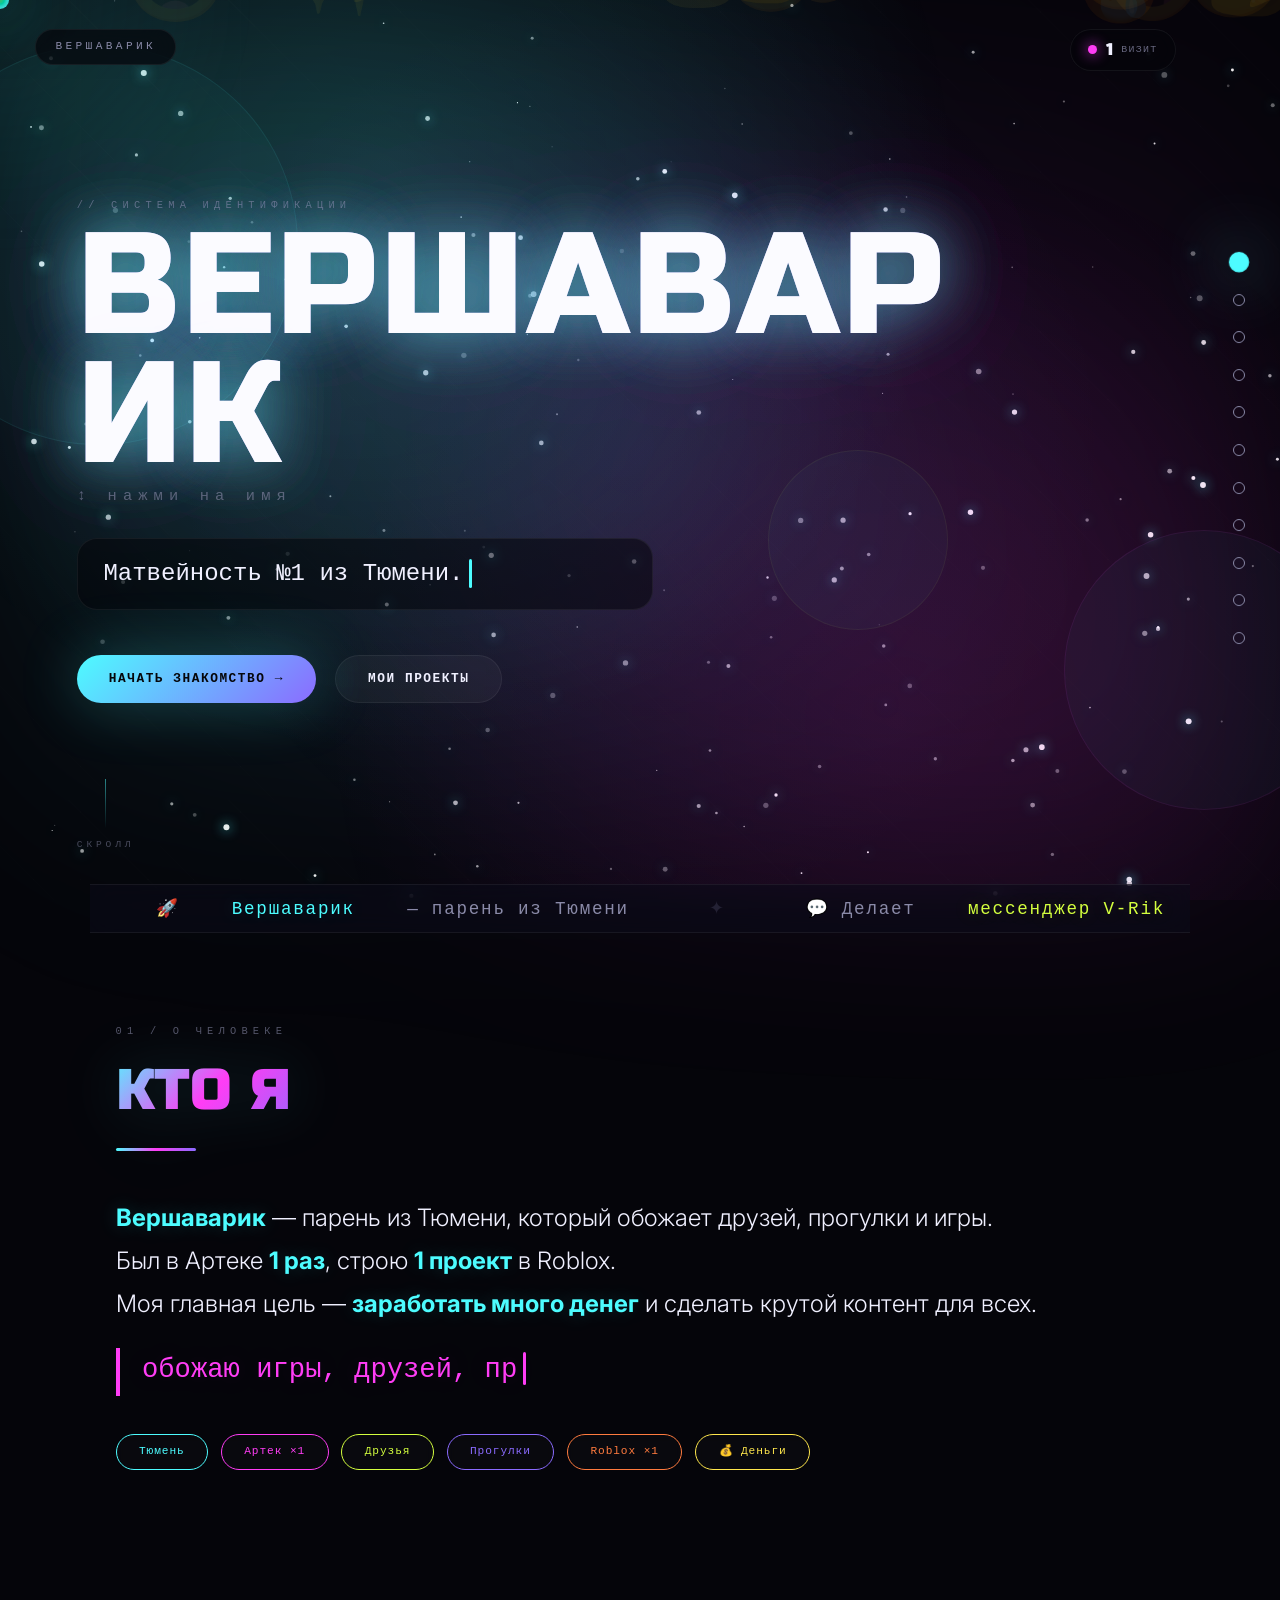
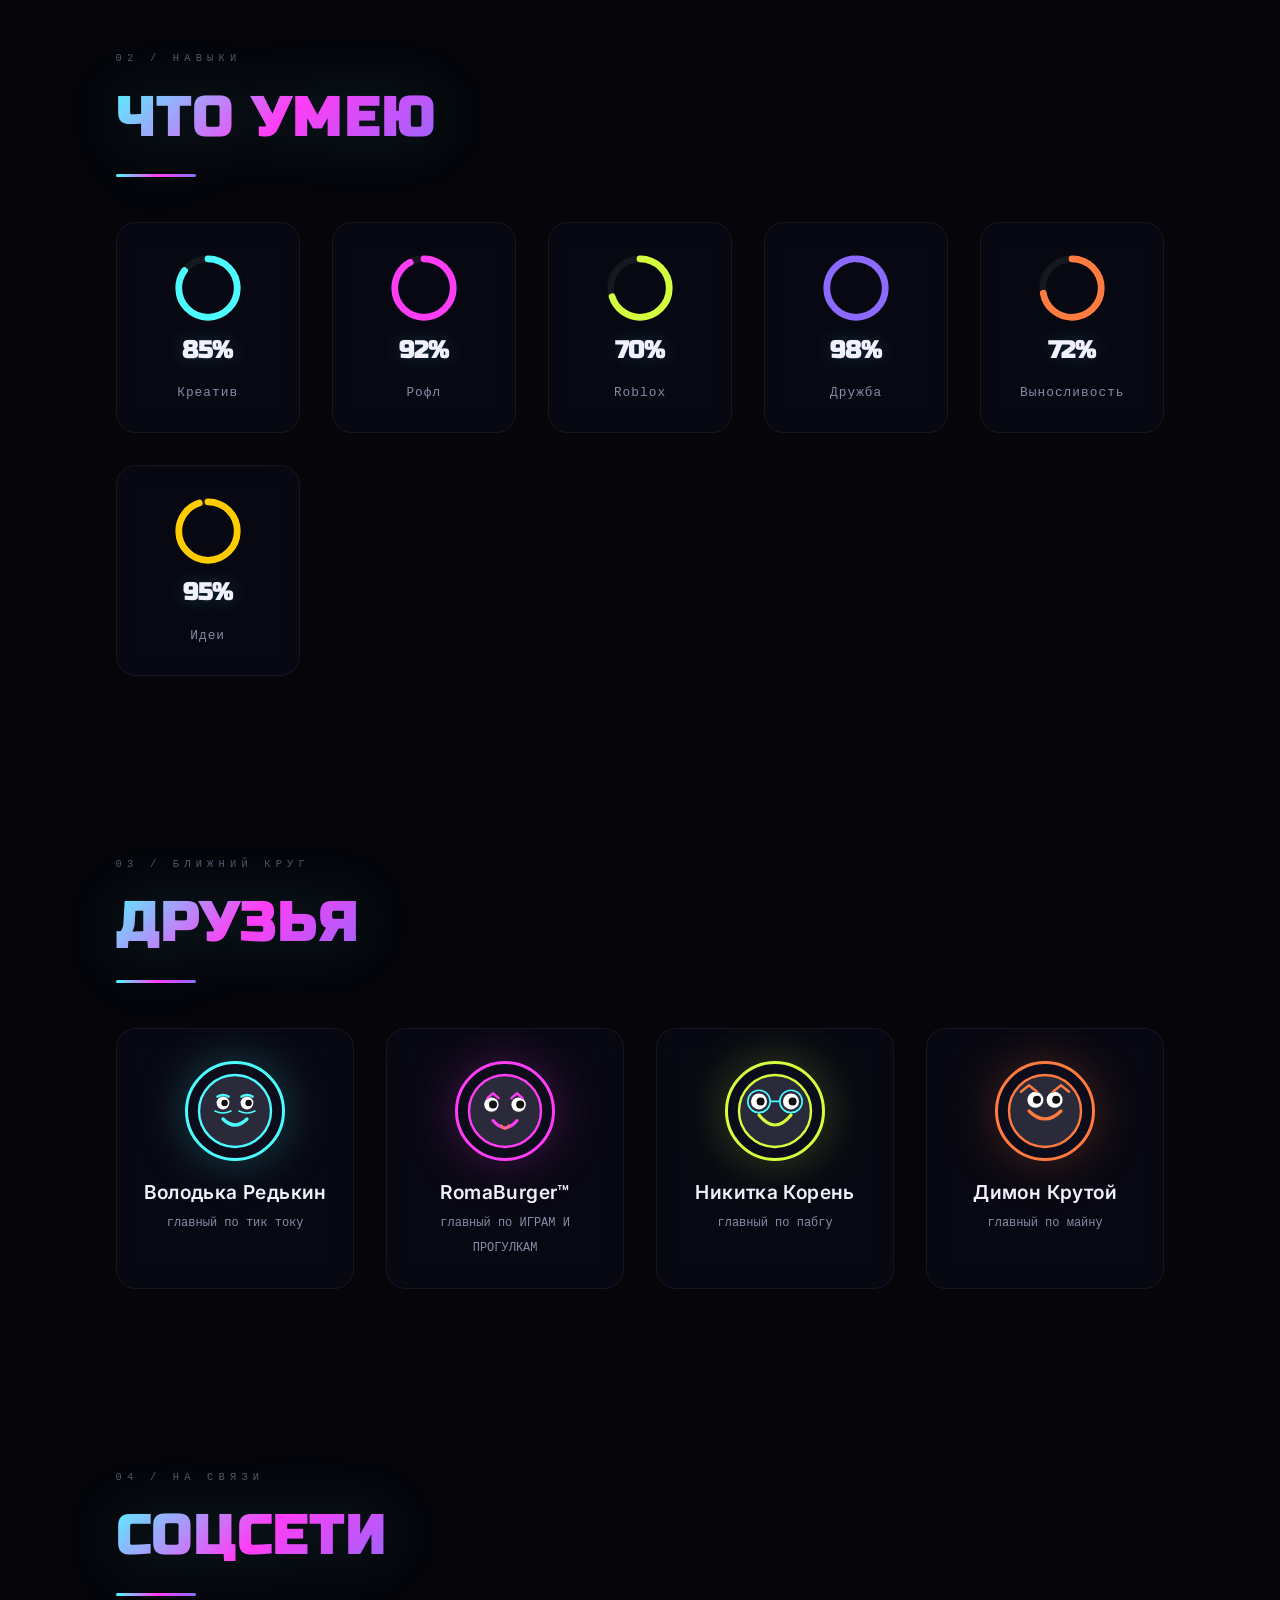
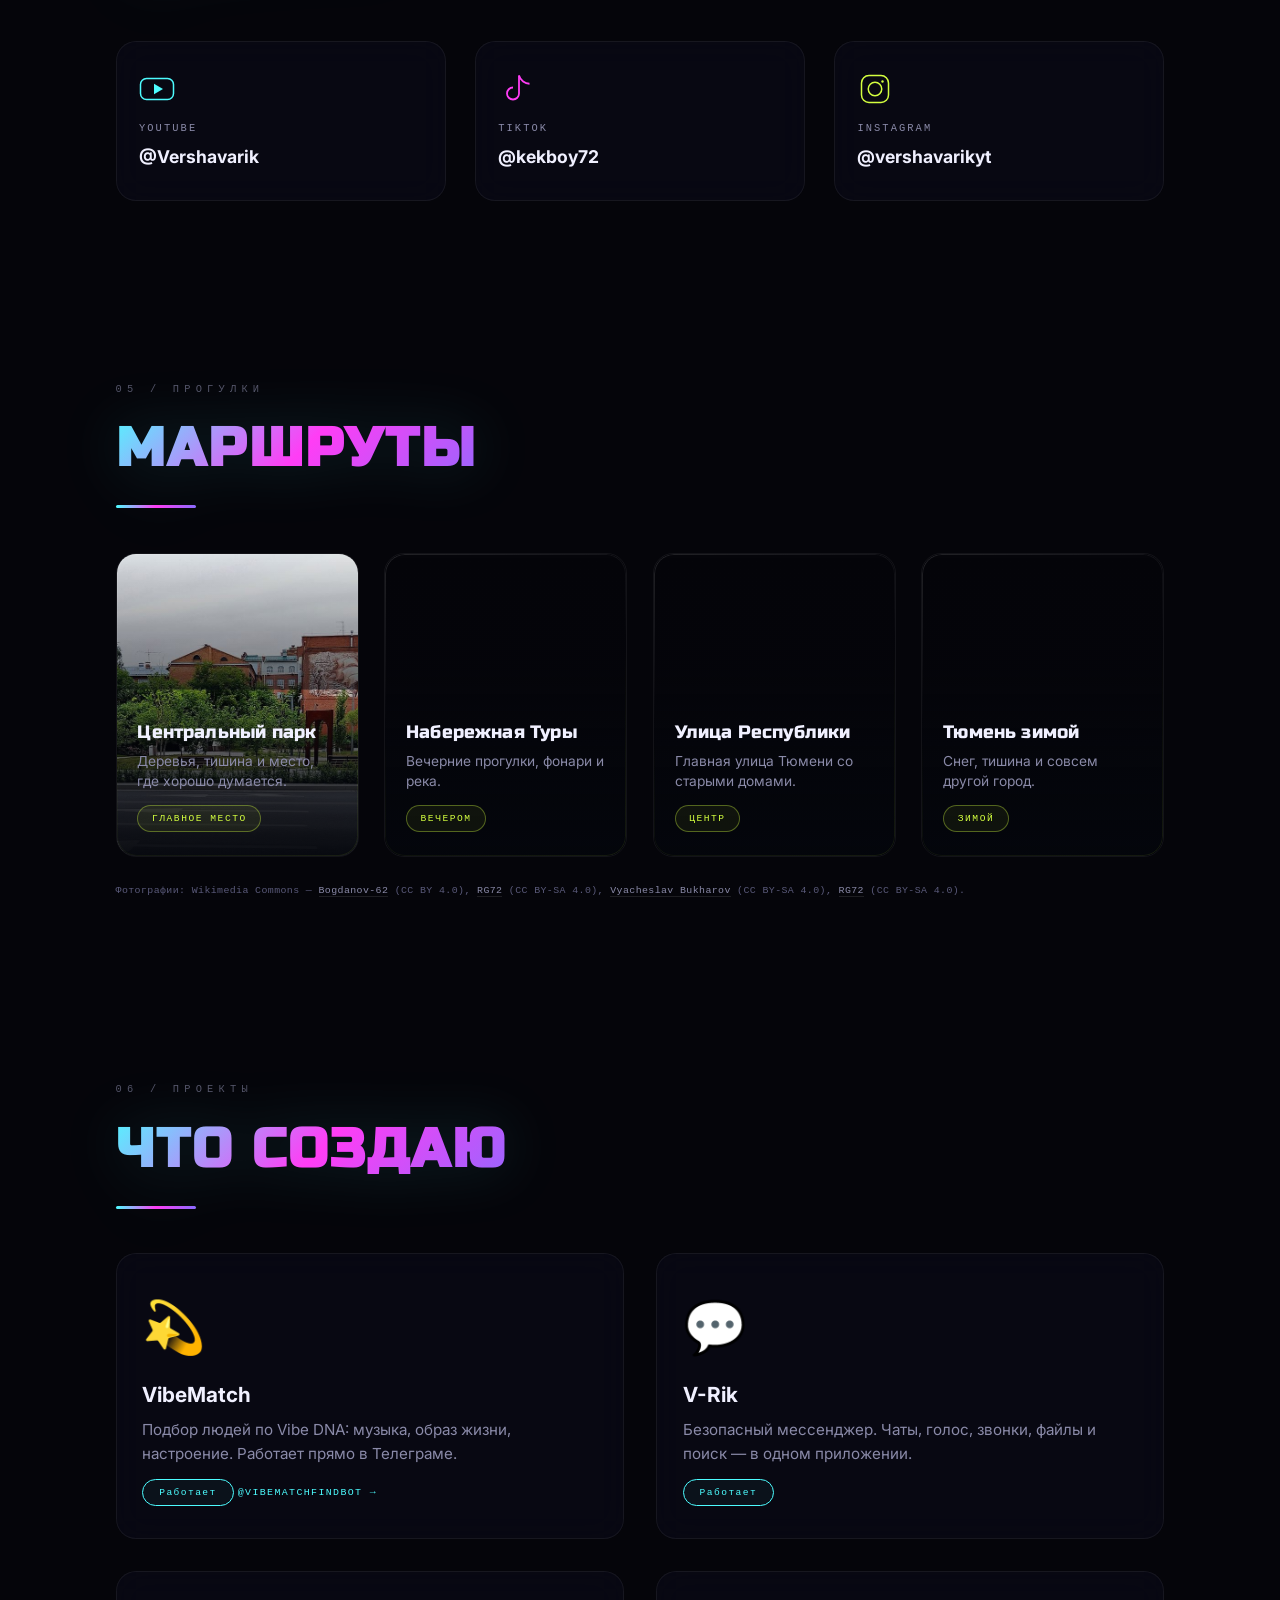
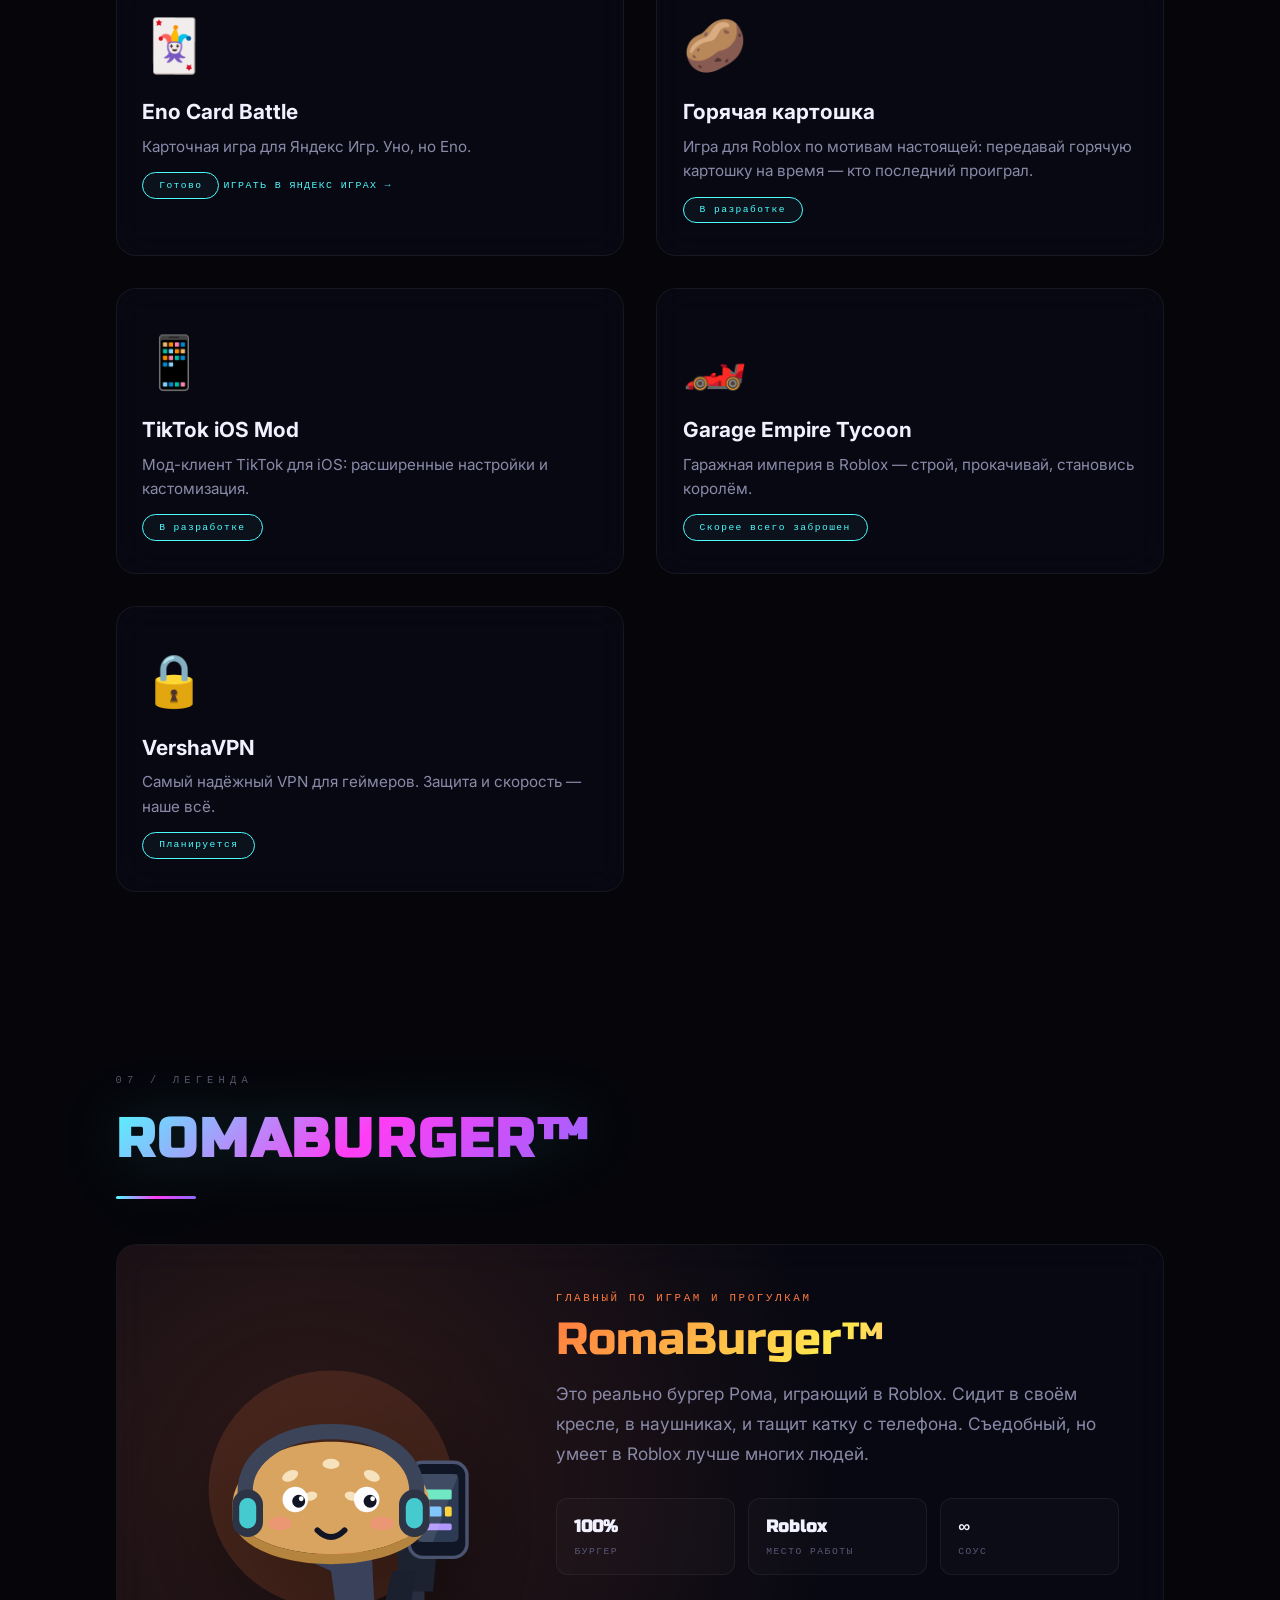
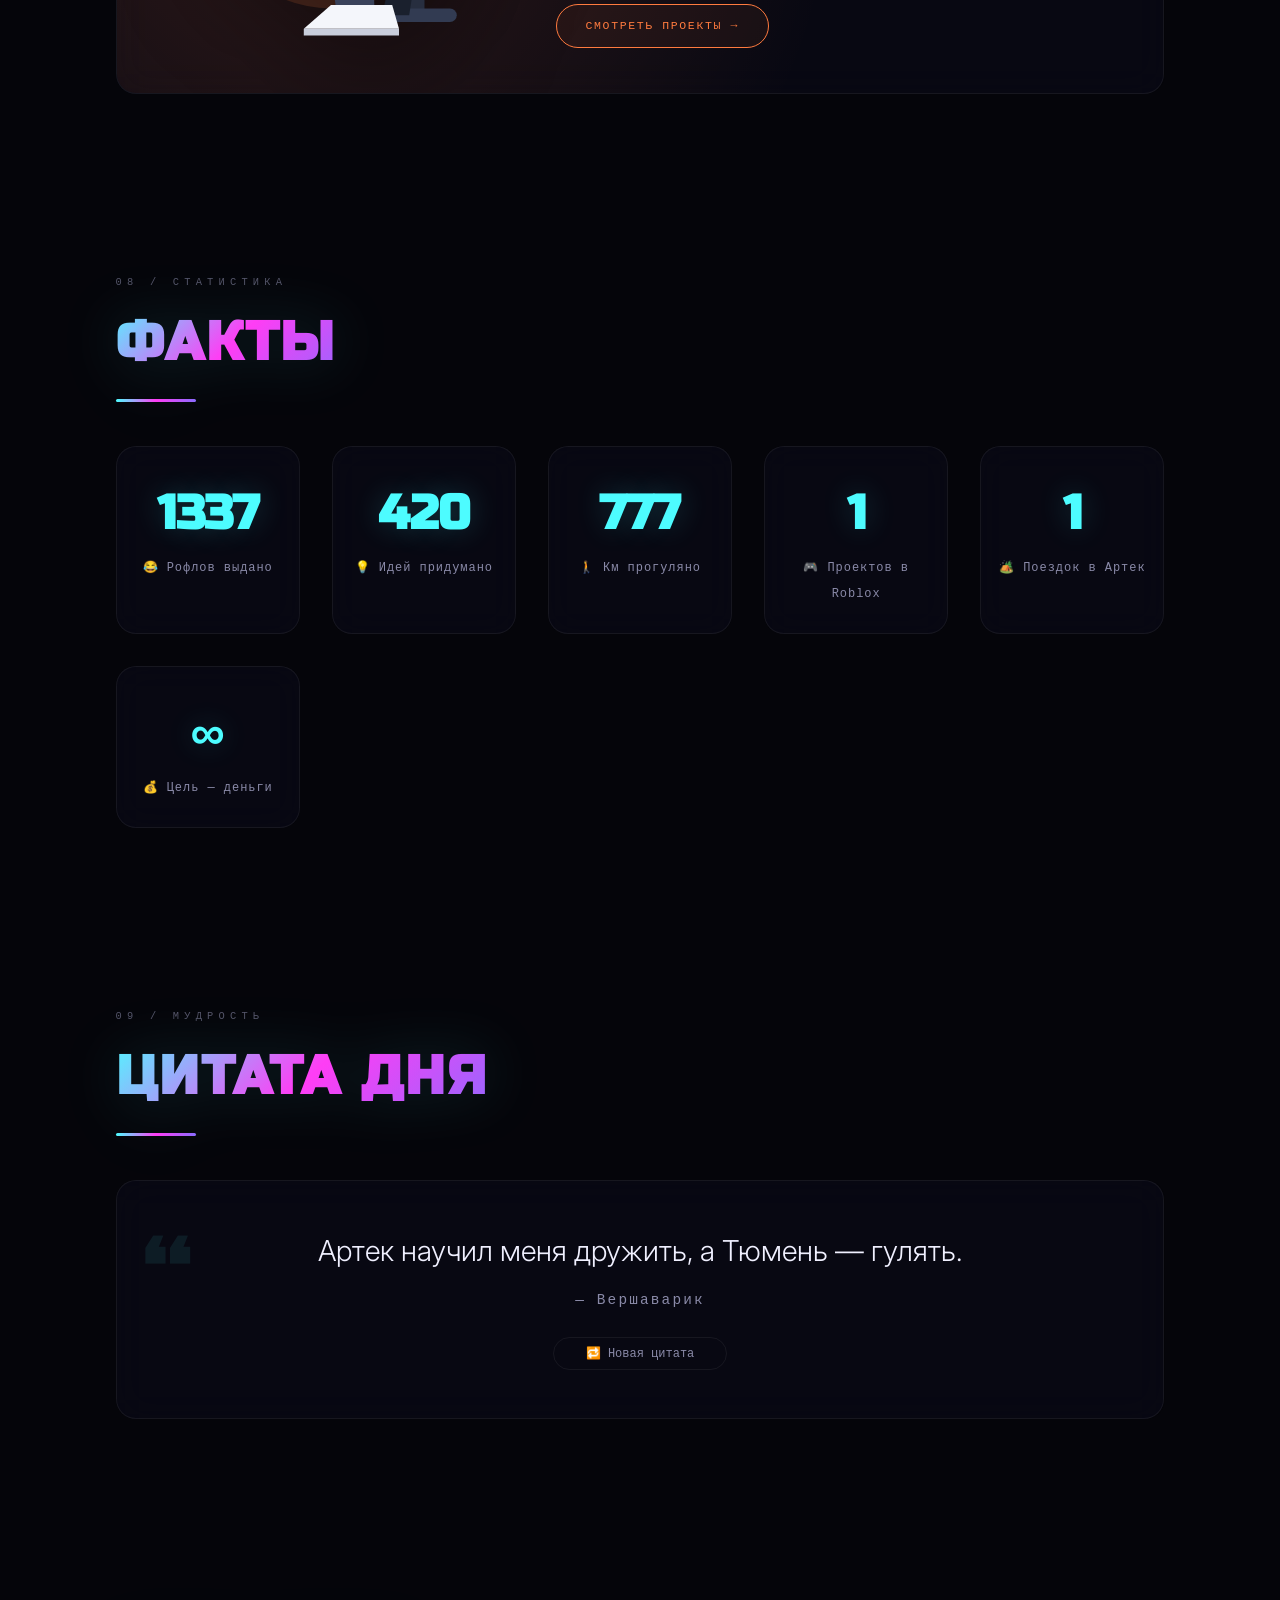
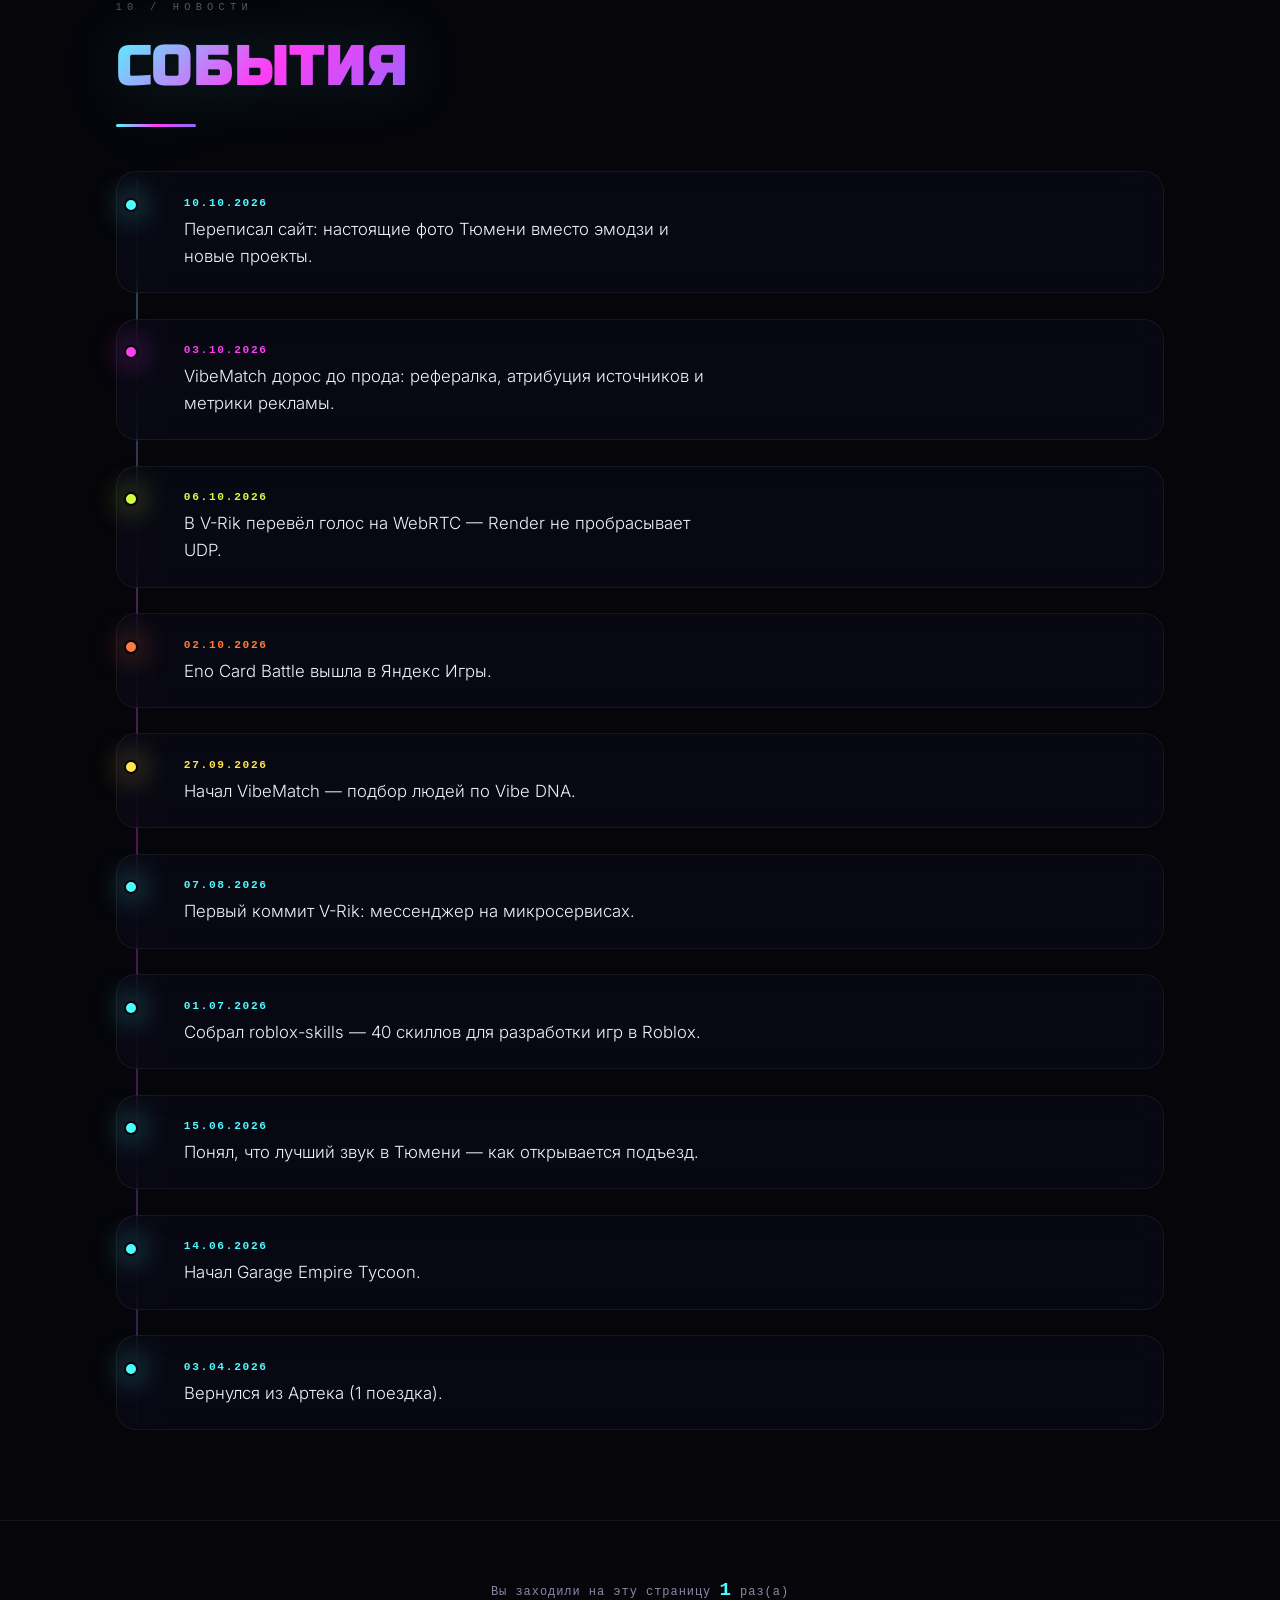
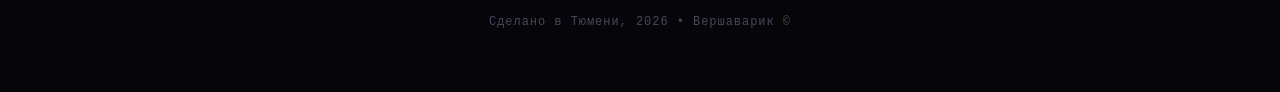
==== commit a323bdc6: "Improve accessibility and animation performance" ====
--- a/index.html
+++ b/index.html
@@ -4,6 +4,8 @@
     <meta charset="UTF-8" />
     <meta name="viewport" content="width=device-width, initial-scale=1.0" />
     <meta name="theme-color" content="#07070d" />
+    <meta name="description" content="Вершаварик — личный сайт из Тюмени: проекты, прогулки, друзья и новые идеи." />
+    <meta name="robots" content="index, follow" />
     <title>Вершаварик — 3D Премиум 2056</title>
     <link rel="preconnect" href="https://fonts.googleapis.com" />
     <link rel="preconnect" href="https://fonts.gstatic.com" crossorigin />
@@ -59,6 +61,7 @@
         html {
             scroll-behavior: smooth;
             -webkit-font-smoothing: antialiased;
+            color-scheme: dark;
         }
         body {
             background: var(--color-void);
@@ -83,6 +86,21 @@
             outline-offset: 4px;
             border-radius: 4px;
         }
+        .skip-link {
+            position: fixed;
+            top: 1rem;
+            left: 1rem;
+            z-index: 100000;
+            padding: 0.75rem 1rem;
+            border: 1px solid var(--neon-cyan);
+            border-radius: var(--radius-sm);
+            background: var(--color-surface);
+            color: var(--color-text);
+            font-family: var(--font-mono);
+            transform: translateY(-150%);
+            transition: transform 0.2s ease;
+        }
+        .skip-link:focus { transform: translateY(0); }
         ::-webkit-scrollbar {
             width: 6px;
         }
@@ -159,8 +177,8 @@
            указателем. Раньше курсор скрывался глобально через cursor:none,
            и при сбое скрипта страница оставалась без курсора.
         ============================================================ */
-        .js body {
-            cursor: none;
+        @media (hover: hover) and (pointer: fine) {
+            .js body { cursor: none; }
         }
         .cursor {
             position: fixed;
@@ -578,6 +596,7 @@
             margin: 0 auto;
             padding: var(--pad-y) 1.6rem;
         }
+        section[id] { scroll-margin-top: 2rem; }
         .eyebrow {
             font-family: var(--font-mono);
             text-transform: uppercase;
@@ -2257,6 +2276,7 @@
             }
         }
         @media (prefers-reduced-motion: reduce) {
+            .js body { cursor: auto; }
             *,
             *::before,
             *::after {
@@ -2309,6 +2329,8 @@
 </head>
 <body>
 
+    <a class="skip-link" href="#main-content">Перейти к содержимому</a>
+
     <!-- ПРЕЛОАДЕР -->
     <div id="preloader">
         <div class="preloader-spinner"></div>
@@ -2328,39 +2350,39 @@
     </div>
 
     <!-- Световой след за курсором -->
-    <div class="cursor-glow" id="cursorGlow"></div>
+    <div class="cursor-glow" id="cursorGlow" aria-hidden="true"></div>
 
     <!-- Кастомный курсор -->
-    <div class="cursor" id="cursor"></div>
-    <div class="cursor-trail" id="cursorTrail"></div>
+    <div class="cursor" id="cursor" aria-hidden="true"></div>
+    <div class="cursor-trail" id="cursorTrail" aria-hidden="true"></div>
 
     <!-- Бренд и навигация -->
     <a href="#hero" class="brandmark">ВЕРШАВАРИК</a>
 
     <!-- Счётчик: свой код, без сервера и без внешних API.
          Считает визиты в этом браузере, а не посетителей сайта. -->
-    <div class="visitors" id="visitorsCounter">
+    <div class="visitors" id="visitorsCounter" aria-live="polite" aria-label="Счётчик визитов в этом браузере">
         <span class="visitors__icon" aria-hidden="true"></span>
         <span class="visitors__num" id="visitorsNum">1</span>
         <span class="visitors__label" id="visitorsLabel">визит</span>
     </div>
 
     <nav class="dotnav" aria-label="Навигация по разделам">
-        <a href="#hero" data-label="Главная" class="dotnav__dot active"></a>
-        <a href="#about" data-label="Обо мне" class="dotnav__dot"></a>
-        <a href="#skills" data-label="Навыки" class="dotnav__dot"></a>
-        <a href="#friends" data-label="Друзья" class="dotnav__dot"></a>
-        <a href="#social" data-label="Соцсети" class="dotnav__dot"></a>
-        <a href="#walks" data-label="Прогулки" class="dotnav__dot"></a>
-        <a href="#projects" data-label="Проекты" class="dotnav__dot"></a>
-        <a href="#romaburger" data-label="RomaBurger™" class="dotnav__dot"></a>
-        <a href="#stats" data-label="Статистика" class="dotnav__dot"></a>
-        <a href="#quote" data-label="Цитаты" class="dotnav__dot"></a>
-        <a href="#news" data-label="Новости" class="dotnav__dot"></a>
+        <a href="#hero" data-label="Главная" aria-label="Главная" class="dotnav__dot active"></a>
+        <a href="#about" data-label="Обо мне" aria-label="Обо мне" class="dotnav__dot"></a>
+        <a href="#skills" data-label="Навыки" aria-label="Навыки" class="dotnav__dot"></a>
+        <a href="#friends" data-label="Друзья" aria-label="Друзья" class="dotnav__dot"></a>
+        <a href="#social" data-label="Соцсети" aria-label="Соцсети" class="dotnav__dot"></a>
+        <a href="#walks" data-label="Прогулки" aria-label="Прогулки" class="dotnav__dot"></a>
+        <a href="#projects" data-label="Проекты" aria-label="Проекты" class="dotnav__dot"></a>
+        <a href="#romaburger" data-label="RomaBurger™" aria-label="RomaBurger" class="dotnav__dot"></a>
+        <a href="#stats" data-label="Статистика" aria-label="Статистика" class="dotnav__dot"></a>
+        <a href="#quote" data-label="Цитаты" aria-label="Цитаты" class="dotnav__dot"></a>
+        <a href="#news" data-label="Новости" aria-label="Новости" class="dotnav__dot"></a>
     </nav>
 
-    <button class="mobile-menu-toggle" aria-label="Открыть меню" id="menuToggle">☰</button>
-    <div class="mobile-menu" id="mobileMenu" role="navigation" aria-label="Мобильное меню">
+    <button class="mobile-menu-toggle" aria-label="Открыть меню" aria-controls="mobileMenu" aria-expanded="false" id="menuToggle">☰</button>
+    <nav class="mobile-menu" id="mobileMenu" aria-label="Мобильное меню">
         <a href="#hero" class="active">Главная</a>
         <a href="#about">Обо мне</a>
         <a href="#skills">Навыки</a>
@@ -2372,9 +2394,9 @@
         <a href="#stats">Статистика</a>
         <a href="#quote">Цитаты</a>
         <a href="#news">Новости</a>
-    </div>
-
-    <main>
+    </nav>
+
+    <main id="main-content" tabindex="-1">
 
         <!-- HERO -->
         <section id="hero" class="section hero">
@@ -2382,8 +2404,8 @@
                 <div class="hero__content">
                     <p class="eyebrow">// система идентификации</p>
                     <div class="hero__name-wrapper">
-                        <h1 class="hero__name" id="heroName" data-text="ВЕРШАВАРИК">ВЕРШАВАРИК</h1>
-                        <div class="hero__name-sub" id="nameSub">↕ нажми пробел</div>
+                        <h1 class="hero__name" id="heroName" data-text="ВЕРШАВАРИК" tabindex="0" role="button" aria-label="Переключить написание имени">ВЕРШАВАРИК</h1>
+                        <div class="hero__name-sub" id="nameSub">↕ нажми на имя</div>
                     </div>
                     <p class="hero__tagline" id="typedText">
                         <span id="typedContent"></span><span class="cursor-blink"></span>
@@ -2903,10 +2925,15 @@
     (function() {
         const canvas = document.getElementById('stars-canvas');
         if (!canvas) return;
+        if (window.matchMedia('(prefers-reduced-motion: reduce)').matches) {
+            canvas.style.display = 'none';
+            return;
+        }
         const ctx = canvas.getContext('2d');
         let w, h;
         let stars = [];
-        const COUNT = 300;
+        const COUNT = window.innerWidth < 860 ? 110 : 180;
+        let animationFrame;
 
         function resize() {
             w = window.innerWidth;
@@ -2930,6 +2957,7 @@
         }
 
         function drawStars() {
+            if (document.hidden) return;
             ctx.clearRect(0, 0, w, h);
             stars.forEach(s => {
                 s.x += s.dx;
@@ -2946,8 +2974,15 @@
                 ctx.fill();
                 ctx.shadowBlur = 0;
             });
-            requestAnimationFrame(drawStars);
-        }
+            animationFrame = requestAnimationFrame(drawStars);
+        }
+        document.addEventListener('visibilitychange', () => {
+            if (document.hidden) {
+                cancelAnimationFrame(animationFrame);
+            } else {
+                drawStars();
+            }
+        });
         drawStars();
     })();
 
@@ -2956,7 +2991,7 @@
     // ============================================================
     (function() {
         const container = document.getElementById('emojiRain');
-        if (!container) return;
+        if (!container || window.matchMedia('(prefers-reduced-motion: reduce)').matches) return;
         const emojis = ['😂', '🤣', '😎', '🔥', '💪', '🎮', '🚀', '✨', '🎉', '🤖', '🦄', '🌲', '❄️', '🏙️', '💰'];
         const count = 45;
         for (let i = 0; i < count; i++) {
@@ -2985,6 +3020,10 @@
         let isDeleting = false;
         const typedContent = document.getElementById('typedContent');
         if (!typedContent) return;
+        if (window.matchMedia('(prefers-reduced-motion: reduce)').matches) {
+            typedContent.textContent = phrases[0];
+            return;
+        }
 
         function type() {
             const current = phrases[phraseIndex];
@@ -3070,13 +3109,13 @@
                     nameEl.textContent = newText;
                     nameEl.dataset.text = newText;
                     isTransforming = false;
-                    subEl.textContent = index === 0 ? '↕ нажми пробел' : '↕ назад';
+                    subEl.textContent = index === 0 ? '↕ нажми на имя' : '↕ назад';
                 }
             }, 30);
         }
 
-        document.addEventListener('keydown', (e) => {
-            if (e.key === ' ' || e.key === 'Space') {
+        nameEl.addEventListener('keydown', (e) => {
+            if (e.key === 'Enter' || e.key === ' ' || e.key === 'Spacebar') {
                 e.preventDefault();
                 switchName();
             }
@@ -3212,6 +3251,8 @@
     // 9. 3D-НАКЛОН (усилен)
     // ============================================================
     (function() {
+        if (!window.matchMedia('(hover: hover) and (pointer: fine)').matches ||
+            window.matchMedia('(prefers-reduced-motion: reduce)').matches) return;
         const cards = document.querySelectorAll(
             '.friend-card, .social-tile, .stat-item, .skill-item, .walk-card, .project-card, .burger-card, .quote-box, .chip'
         );
@@ -3318,12 +3359,14 @@
             const isOpen = menu.classList.toggle('open');
             toggle.textContent = isOpen ? '✕' : '☰';
             toggle.setAttribute('aria-label', isOpen ? 'Закрыть меню' : 'Открыть меню');
+            toggle.setAttribute('aria-expanded', String(isOpen));
         });
         menu.querySelectorAll('a').forEach(link => {
             link.addEventListener('click', () => {
                 menu.classList.remove('open');
                 toggle.textContent = '☰';
                 toggle.setAttribute('aria-label', 'Открыть меню');
+                toggle.setAttribute('aria-expanded', 'false');
             });
         });
         document.addEventListener('keydown', (e) => {
@@ -3331,6 +3374,8 @@
                 menu.classList.remove('open');
                 toggle.textContent = '☰';
                 toggle.setAttribute('aria-label', 'Открыть меню');
+                toggle.setAttribute('aria-expanded', 'false');
+                toggle.focus();
             }
         });
     })();
@@ -3342,7 +3387,9 @@
         const cursor = document.getElementById('cursor');
         const trail = document.getElementById('cursorTrail');
         const glow = document.getElementById('cursorGlow');
-        if (!cursor || !trail || !glow) return;
+        if (!cursor || !trail || !glow ||
+            !window.matchMedia('(hover: hover) and (pointer: fine)').matches ||
+            window.matchMedia('(prefers-reduced-motion: reduce)').matches) return;
         let mouseX = 0,
             mouseY = 0;
         let trailX = 0,
@@ -3408,7 +3455,7 @@
     // ============================================================
     (function() {
         const layers = document.querySelectorAll('.parallax-layer');
-        if (!layers.length) return;
+        if (!layers.length || window.matchMedia('(prefers-reduced-motion: reduce)').matches) return;
         window.addEventListener('scroll', () => {
             const scrollY = window.scrollY;
             layers.forEach(layer => {
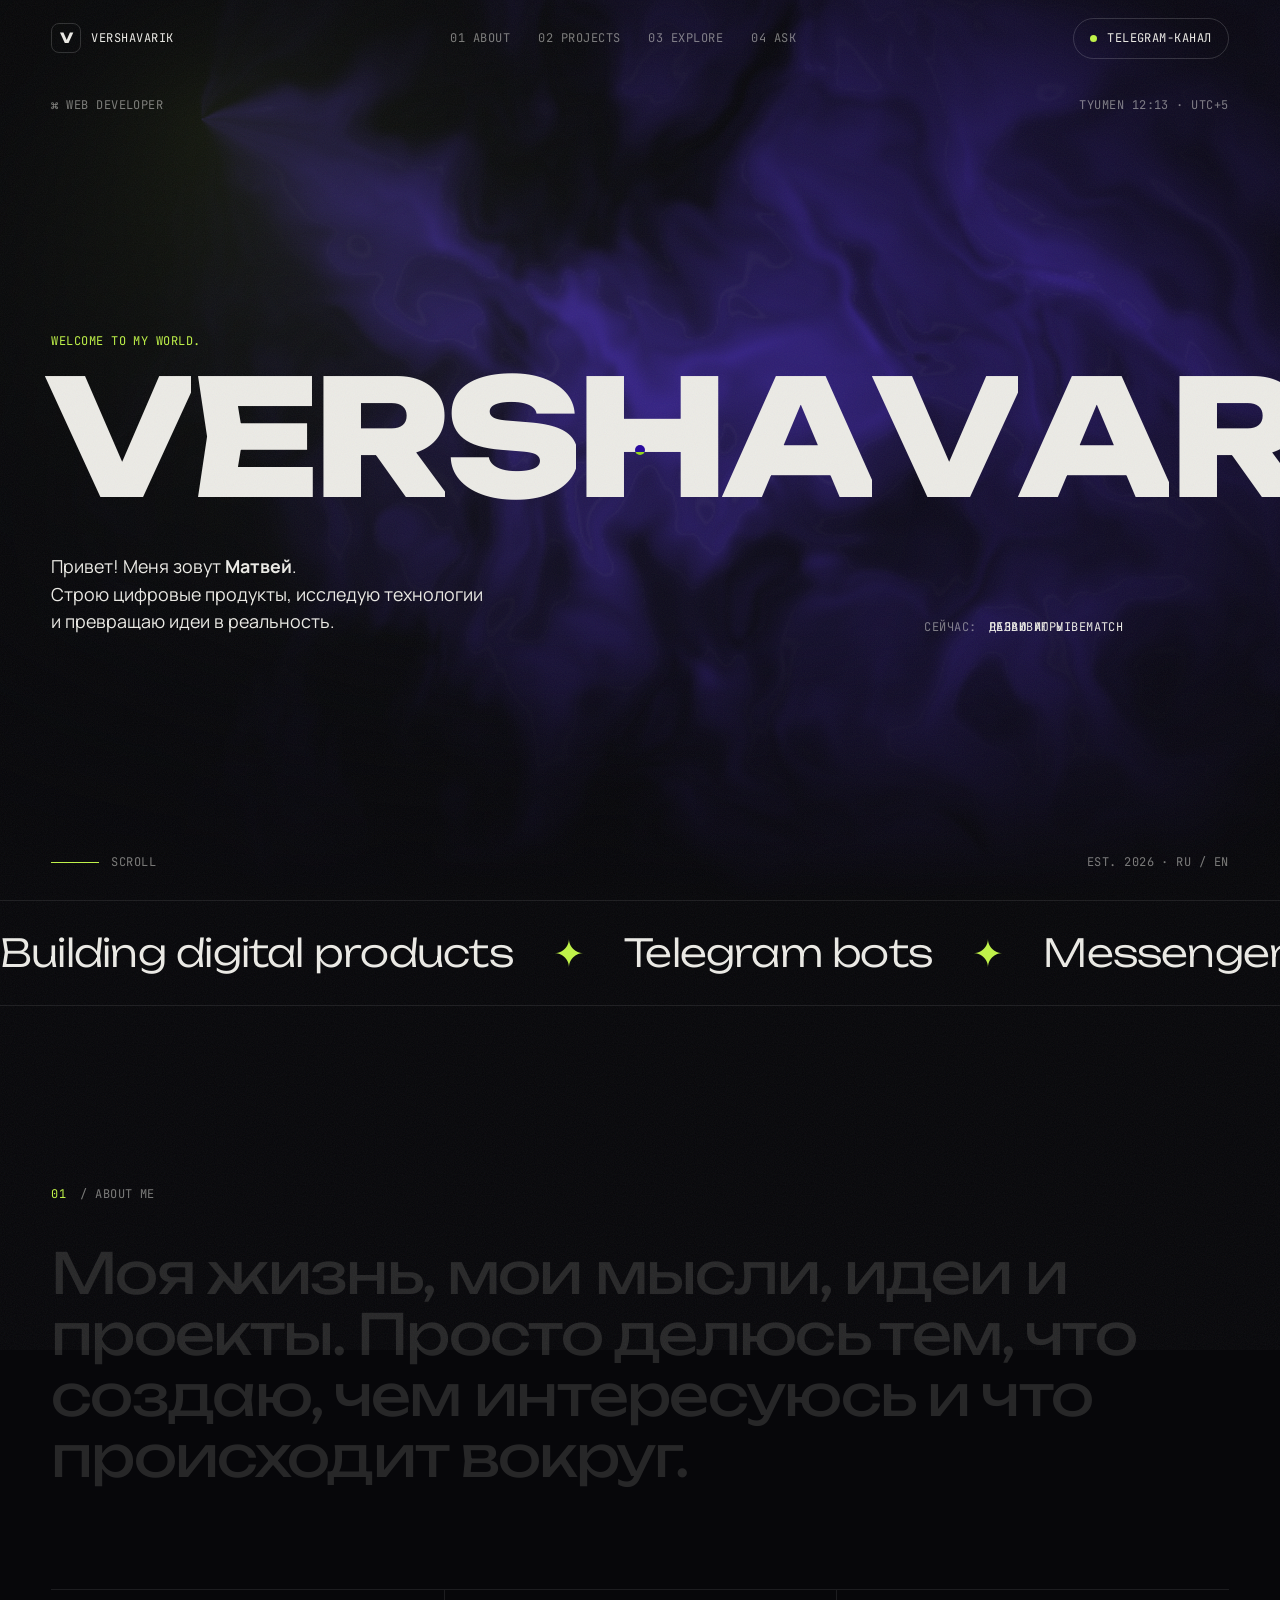
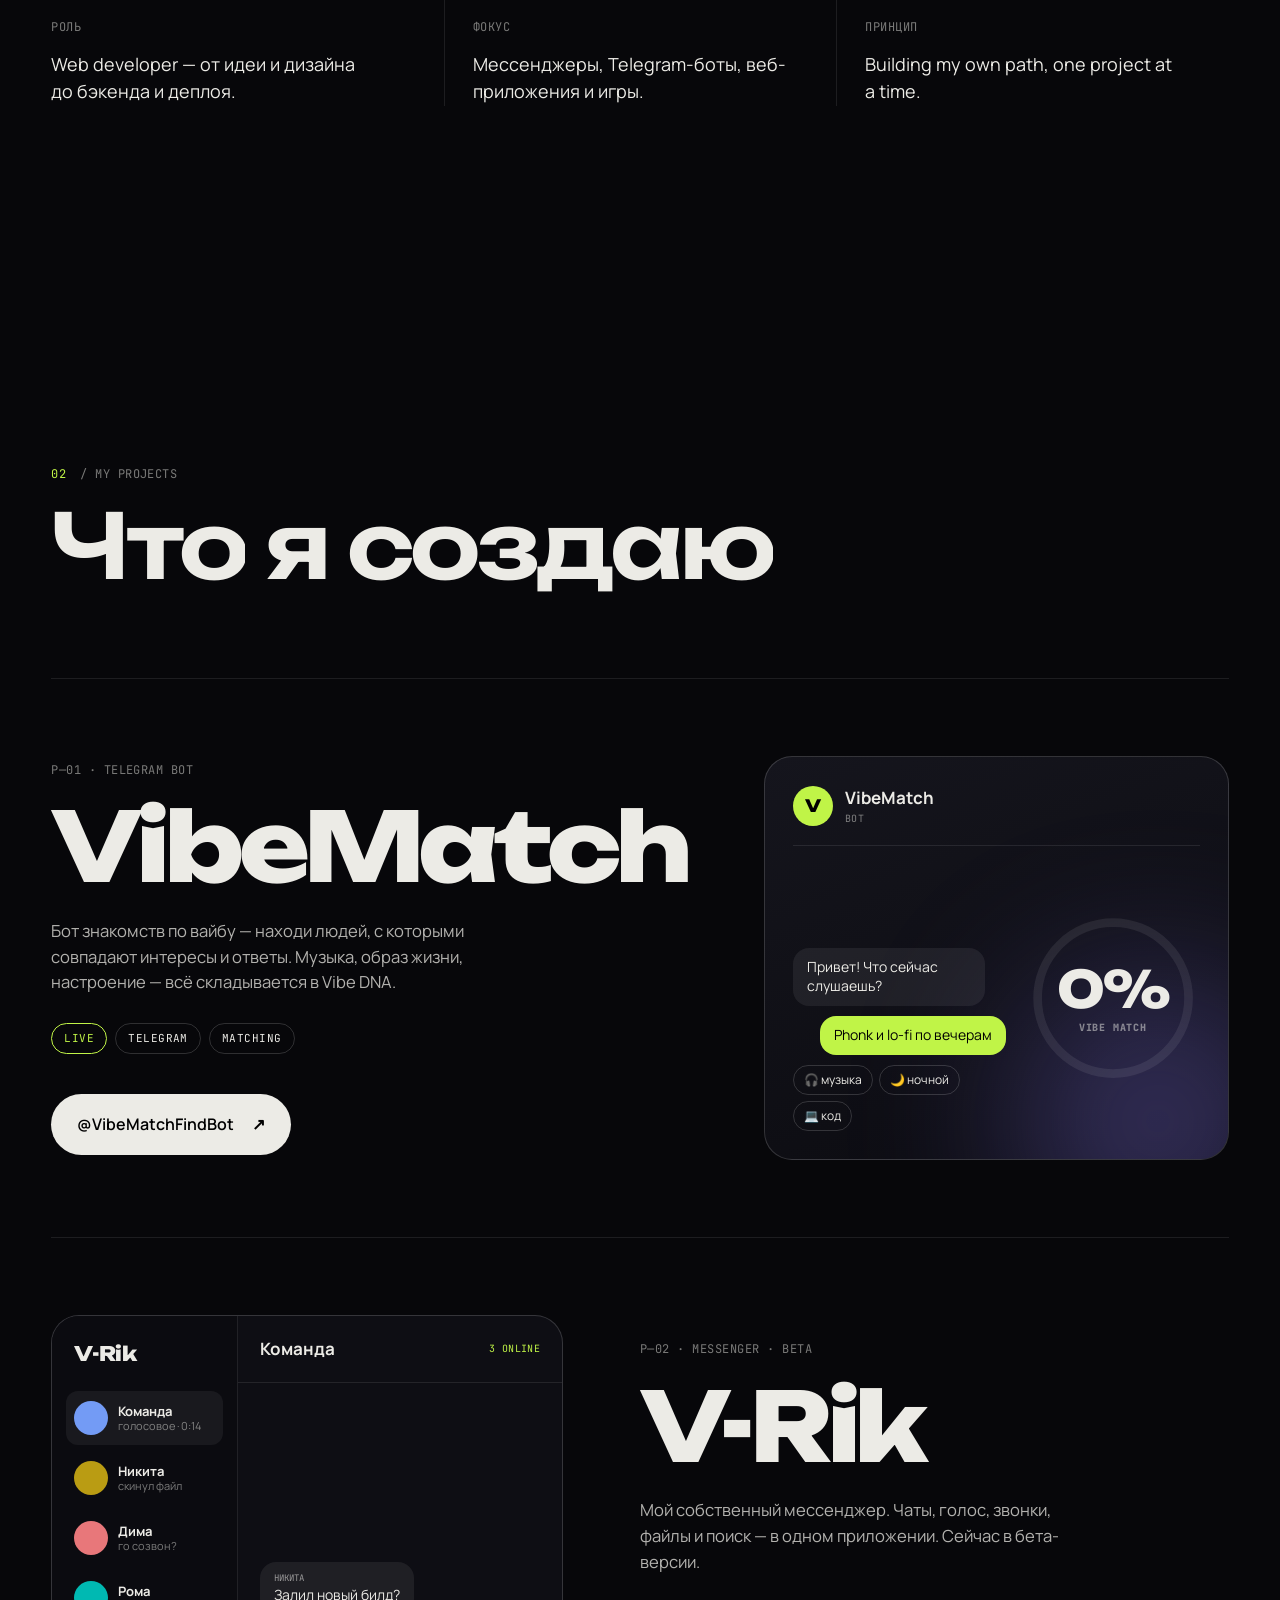
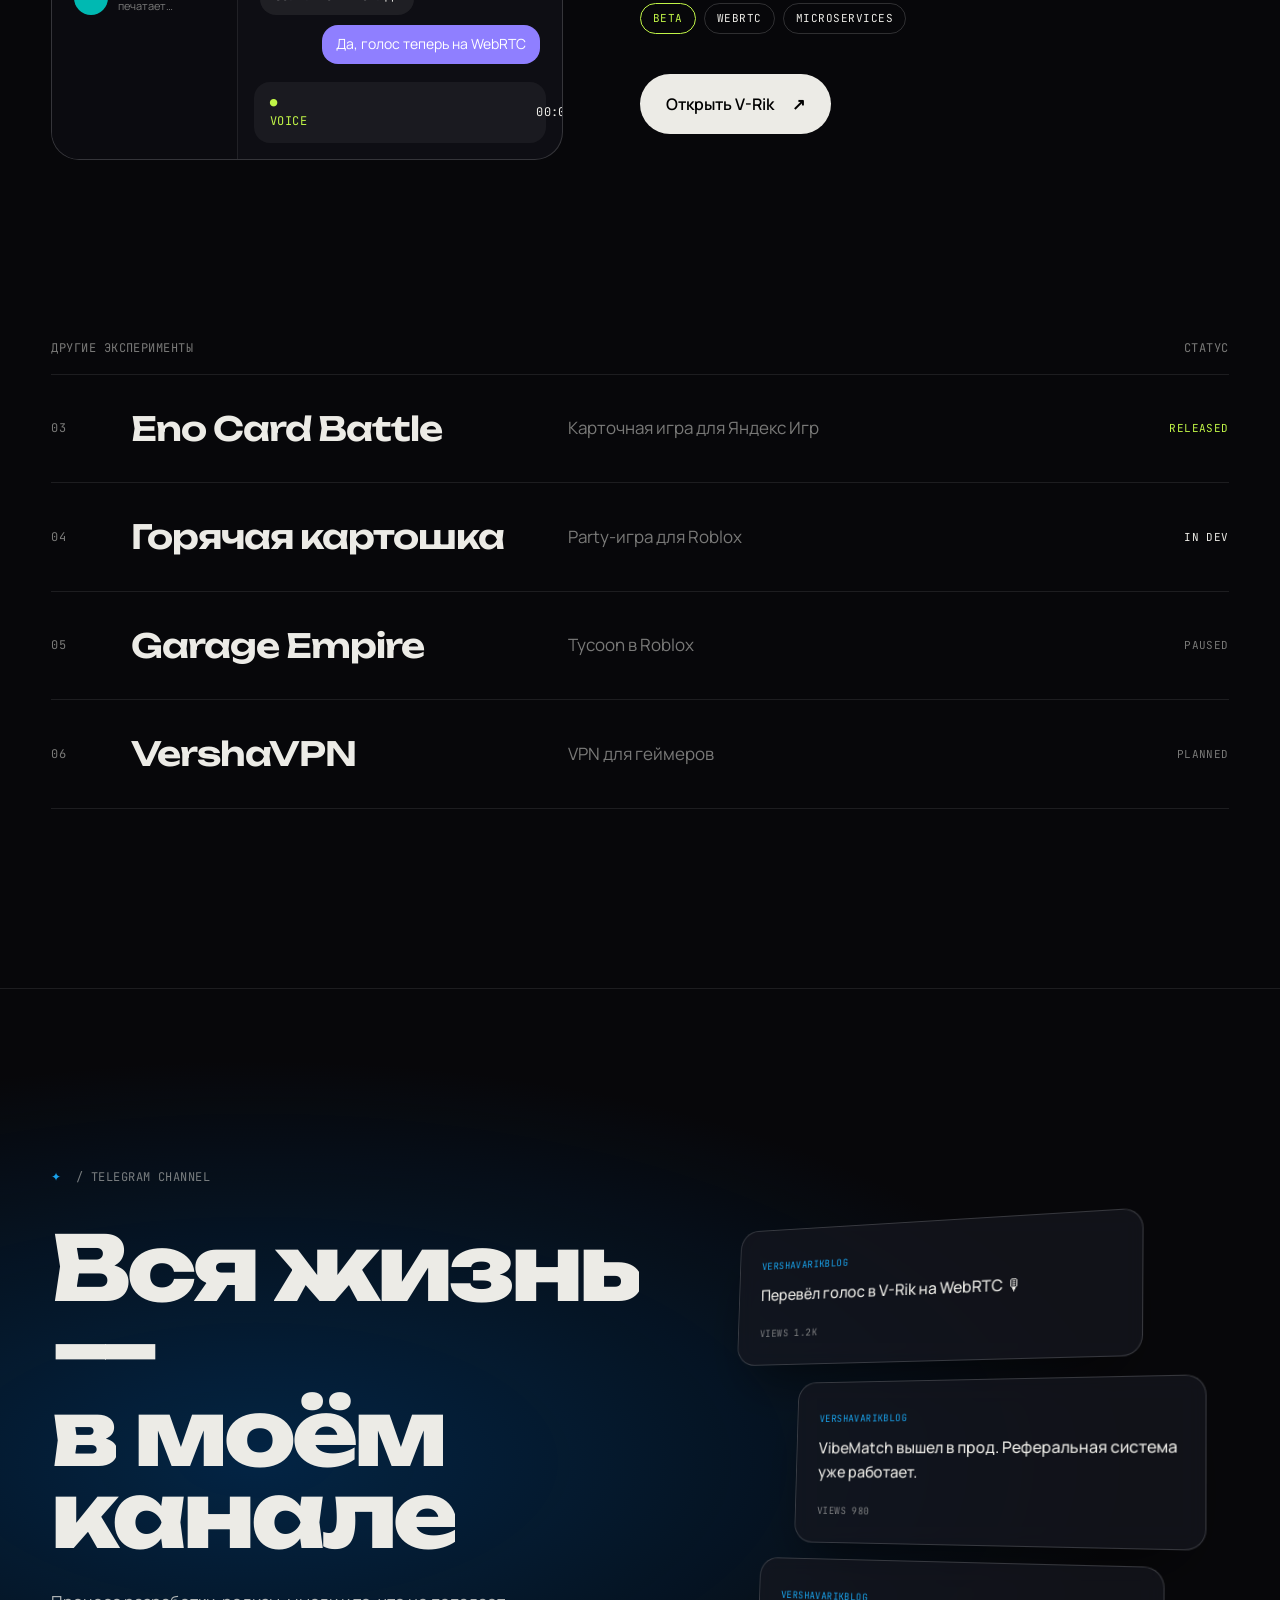
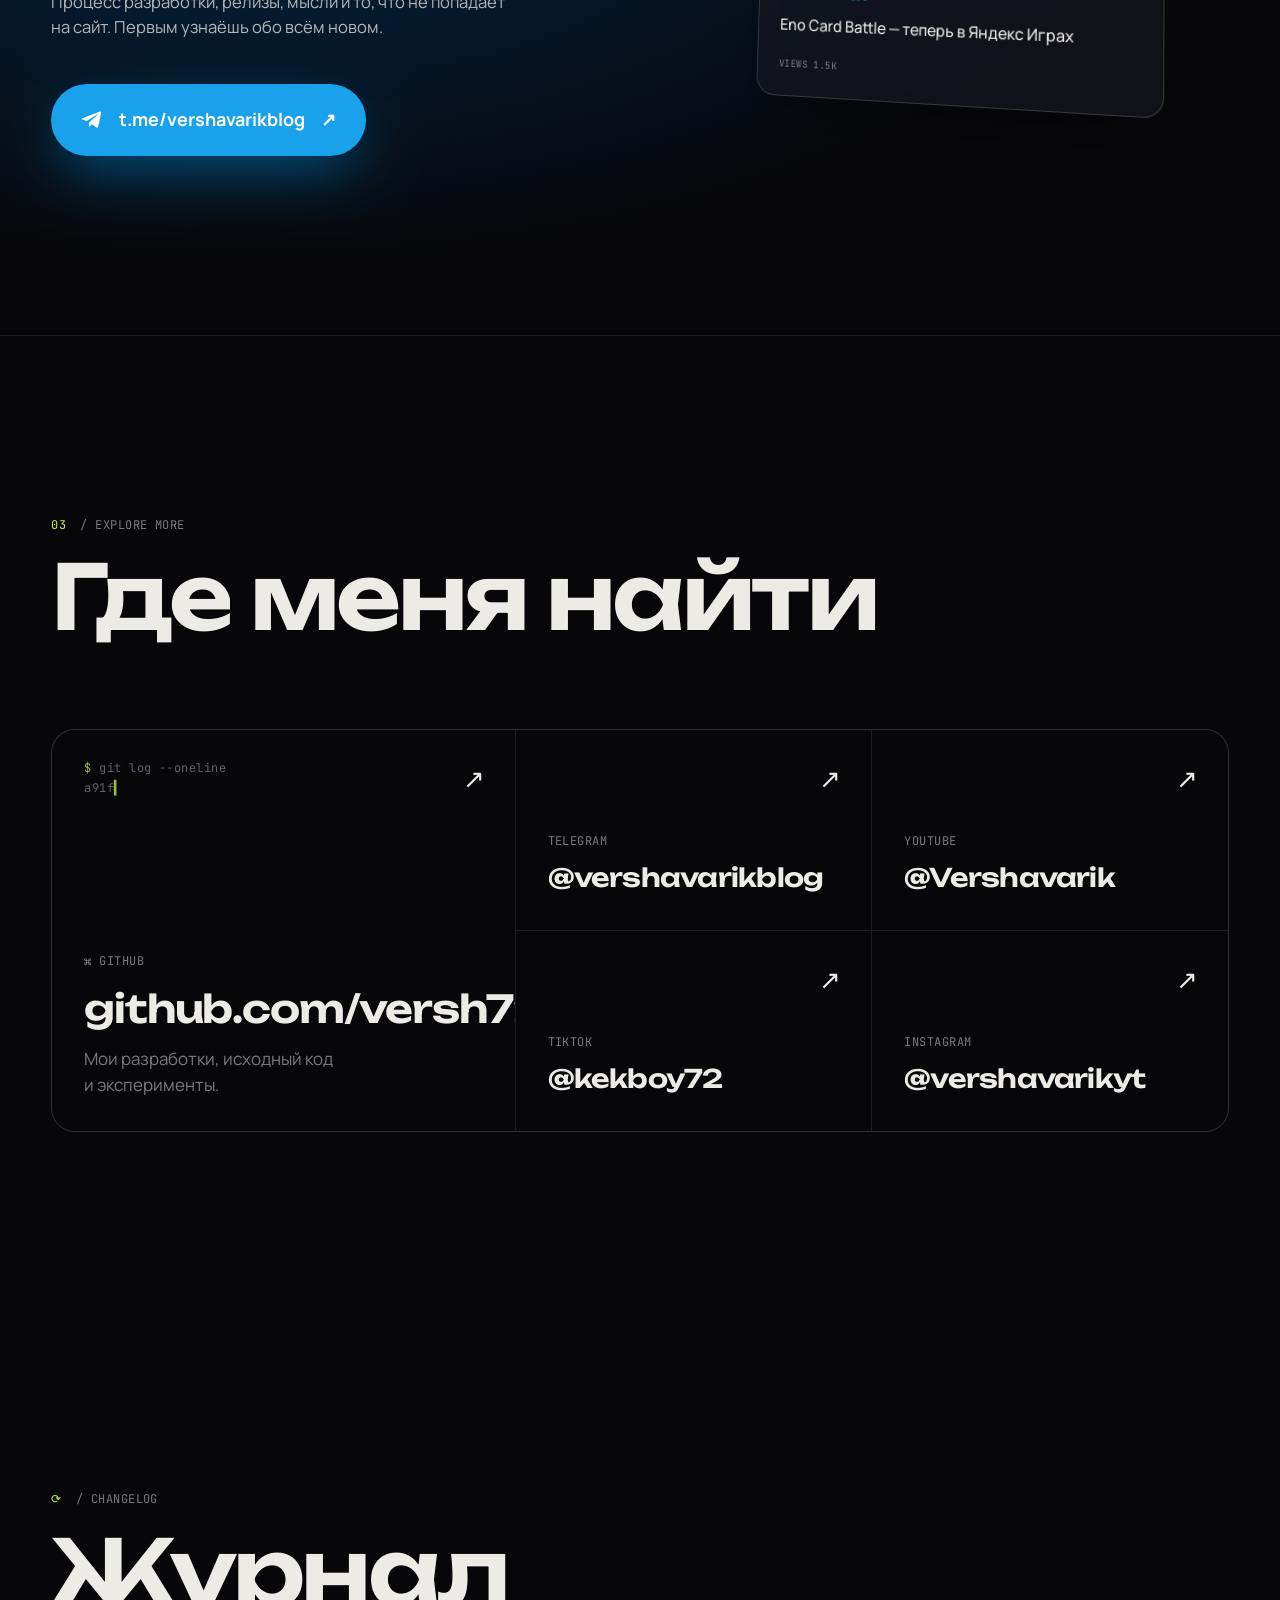
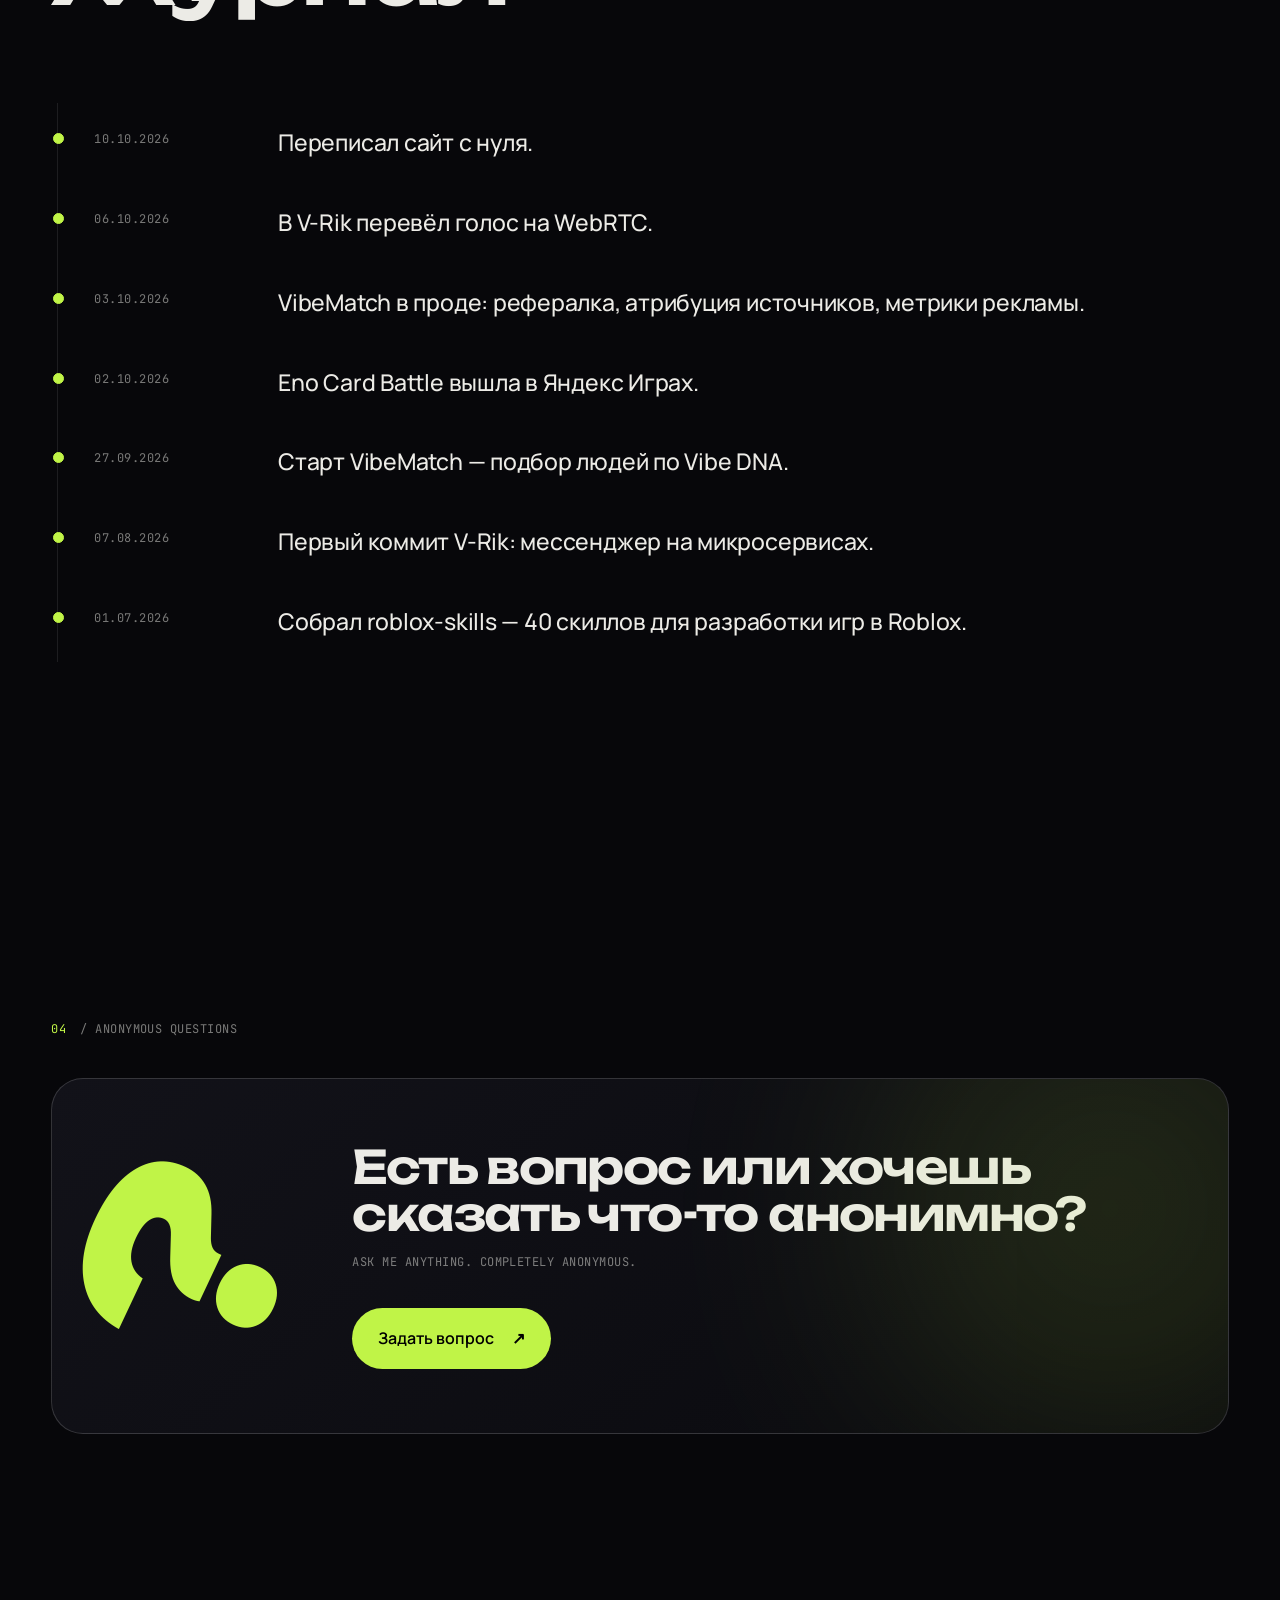
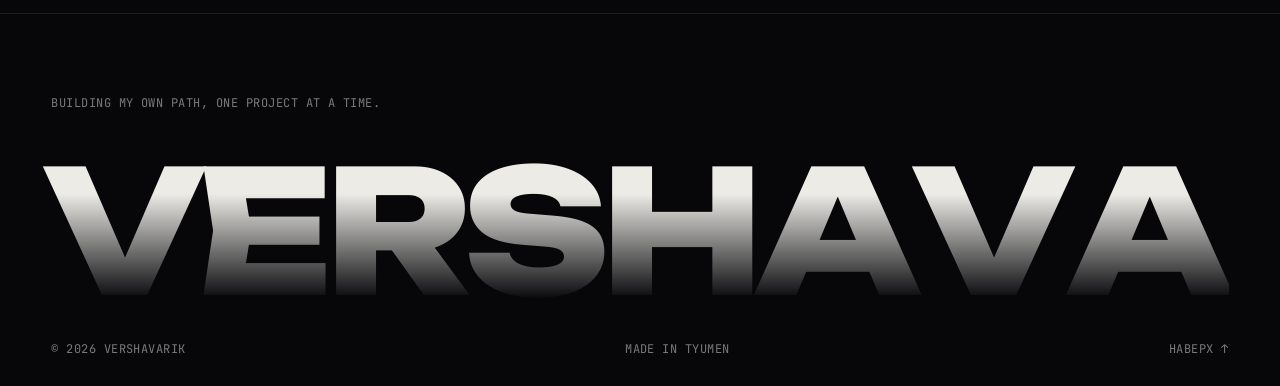
==== commit 6ac27e23: "Rename index (1).html to index.html" ====
--- a/index.html
+++ b/index.html
@@ -1,3558 +1,274 @@
 <!DOCTYPE html>
-<html lang="ru" class="no-js">
-<head>
-    <meta charset="UTF-8" />
-    <meta name="viewport" content="width=device-width, initial-scale=1.0" />
-    <meta name="theme-color" content="#07070d" />
-    <meta name="description" content="Вершаварик — личный сайт из Тюмени: проекты, прогулки, друзья и новые идеи." />
-    <meta name="robots" content="index, follow" />
-    <title>Вершаварик — 3D Премиум 2056</title>
-    <link rel="preconnect" href="https://fonts.googleapis.com" />
-    <link rel="preconnect" href="https://fonts.gstatic.com" crossorigin />
-    <link href="https://fonts.googleapis.com/css2?family=Russo+One&family=Inter:wght@300;400;600;700;800;900&display=swap" rel="stylesheet" />
-    <!-- Ставится до первой отрисовки: reveal-анимации ниже прячут свои элементы,
-         поэтому при любом сбое JS страница не должна остаться пустой. -->
-    <script>document.documentElement.className = document.documentElement.className.replace(/\bno-js\b/, 'js');</script>
-    <style>
-        /* ============================================================
-           ПЕРЕМЕННЫЕ — 2056
-        ============================================================ */
-        :root {
-            --color-void: #05050a;
-            --color-surface: #0c0c1a;
-            --color-glass: rgba(12, 12, 26, 0.55);
-            --color-glass-light: rgba(255, 255, 255, 0.04);
-            --color-border: rgba(255, 255, 255, 0.06);
-            --color-border-strong: rgba(255, 255, 255, 0.10);
-            --color-text: #f0f0ff;
-            --color-text-dim: #8a8aa8;
-            --color-text-muted: #5a5a7a;
-            --neon-cyan: #4dfcff;
-            --neon-magenta: #ff3df5;
-            --neon-lime: #d4ff3f;
-            --neon-violet: #8b6bff;
-            --neon-orange: #ff7b3f;
-            --neon-yellow: #ffe74d;
-            --neon-pink: #ff4d8a;
-            --font-display: 'Russo One', 'Arial Black', sans-serif;
-            --font-heading: 'Russo One', 'Arial Black', sans-serif;
-            --font-body: 'Inter', -apple-system, BlinkMacSystemFont, 'Segoe UI', Roboto, sans-serif;
-            --font-mono: ui-monospace, 'Cascadia Mono', 'Consolas', monospace;
-            --maxw: 1100px;
-            --pad-y: clamp(3.2rem, 10vh, 6rem);
-            --radius: 20px;
-            --radius-sm: 12px;
-            --radius-full: 999px;
-            --transition: 0.6s cubic-bezier(0.23, 1, 0.32, 1);
-            --shadow-glow: 0 0 60px rgba(77, 252, 255, 0.08);
-            --shadow-card: 0 20px 80px rgba(0, 0, 0, 0.5);
-        }
-
-        /* ============================================================
-           СБРОС И БАЗА
-        ============================================================ */
-        *,
-        *::before,
-        *::after {
-            box-sizing: border-box;
-            margin: 0;
-            padding: 0;
-        }
-        html {
-            scroll-behavior: smooth;
-            -webkit-font-smoothing: antialiased;
-            color-scheme: dark;
-        }
-        body {
-            background: var(--color-void);
-            color: var(--color-text);
-            font-family: var(--font-body);
-            line-height: 1.6;
-            overflow-x: hidden;
-            /* cursor:none здесь больше нет. Он скрывал указатель по всей странице,
-               и при любой ошибке в скрипте сайт становился неуправляемым.
-               Кастомный курсор ниже живёт только при работающем JS. */
-        }
-        a {
-            color: inherit;
-            text-decoration: none;
-        }
-        ol,
-        ul {
-            list-style: none;
-        }
-        :focus-visible {
-            outline: 2px solid var(--neon-cyan);
-            outline-offset: 4px;
-            border-radius: 4px;
-        }
-        .skip-link {
-            position: fixed;
-            top: 1rem;
-            left: 1rem;
-            z-index: 100000;
-            padding: 0.75rem 1rem;
-            border: 1px solid var(--neon-cyan);
-            border-radius: var(--radius-sm);
-            background: var(--color-surface);
-            color: var(--color-text);
-            font-family: var(--font-mono);
-            transform: translateY(-150%);
-            transition: transform 0.2s ease;
-        }
-        .skip-link:focus { transform: translateY(0); }
-        ::-webkit-scrollbar {
-            width: 6px;
-        }
-        ::-webkit-scrollbar-track {
-            background: var(--color-void);
-        }
-        ::-webkit-scrollbar-thumb {
-            background: linear-gradient(var(--neon-cyan), var(--neon-magenta));
-            border-radius: 10px;
-        }
-        img {
-            display: block;
-            max-width: 100%;
-        }
-
-        /* ============================================================
-           ПРЕЛОАДЕР (обновлён)
-        ============================================================ */
-        #preloader {
-            position: fixed;
-            inset: 0;
-            z-index: 99999;
-            background: var(--color-void);
-            display: flex;
-            align-items: center;
-            justify-content: center;
-            flex-direction: column;
-            gap: 2rem;
-            transition: opacity 0.8s ease, visibility 0.8s ease;
-        }
-        #preloader.hidden {
-            opacity: 0;
-            visibility: hidden;
-            pointer-events: none;
-        }
-        .preloader-spinner {
-            width: 70px;
-            height: 70px;
-            border-radius: 50%;
-            border: 4px solid transparent;
-            border-top: 4px solid var(--neon-cyan);
-            border-right: 4px solid var(--neon-magenta);
-            animation: spin 1.2s cubic-bezier(0.6, 0, 0.4, 1) infinite;
-            box-shadow: 0 0 40px rgba(77, 252, 255, 0.2);
-        }
-        @keyframes spin {
-            0% {
-                transform: rotate(0deg);
-            }
-            100% {
-                transform: rotate(720deg);
-            }
-        }
-        .preloader-text {
-            font-family: var(--font-mono);
-            font-size: 0.9rem;
-            letter-spacing: 0.3em;
-            color: var(--color-text-dim);
-            animation: pulseText 1.8s ease-in-out infinite;
-        }
-        @keyframes pulseText {
-            0%,
-            100% {
-                opacity: 0.4;
-            }
-            50% {
-                opacity: 1;
-            }
-        }
-
-        /* ============================================================
-           КАСТОМНЫЙ КУРСОР
-           Только при работающем JS и только для устройств с настоящим
-           указателем. Раньше курсор скрывался глобально через cursor:none,
-           и при сбое скрипта страница оставалась без курсора.
-        ============================================================ */
-        @media (hover: hover) and (pointer: fine) {
-            .js body { cursor: none; }
-        }
-        .cursor {
-            position: fixed;
-            pointer-events: none;
-            z-index: 9999;
-            width: 18px;
-            height: 18px;
-            background: var(--neon-cyan);
-            border-radius: 50%;
-            transform: translate(-50%, -50%);
-            transition: width 0.3s, height 0.3s, background 0.3s, box-shadow 0.3s;
-            mix-blend-mode: difference;
-            box-shadow: 0 0 60px var(--neon-cyan), 0 0 120px rgba(77, 252, 255, 0.2);
-        }
-        .cursor-trail {
-            position: fixed;
-            pointer-events: none;
-            z-index: 9998;
-            width: 10px;
-            height: 10px;
-            background: var(--neon-magenta);
-            border-radius: 50%;
-            transform: translate(-50%, -50%);
-            transition: all 0.08s;
-            opacity: 0.5;
-            mix-blend-mode: screen;
-            filter: blur(2px);
-        }
-        /* pointer: coarse — тачскрин, мыши нет, курсор не рисуем.
-           max-width — тот же брейкпоинт, на котором он гасился и раньше. */
-        @media (pointer: coarse), (max-width: 860px) {
-            .js body {
-                cursor: auto;
-            }
-            .cursor,
-            .cursor-trail,
-            .cursor-glow {
-                display: none;
-            }
-        }
-
-        /* ============================================================
-           ФОНОВЫЕ СЛОИ + ПАРАЛЛАКС (усилены)
-        ============================================================ */
-        #stars-canvas {
-            position: fixed;
-            inset: 0;
-            z-index: 0;
-            pointer-events: none;
-        }
-        .parallax-layer {
-            position: fixed;
-            inset: 0;
-            z-index: 0;
-            pointer-events: none;
-            will-change: transform;
-        }
-        .parallax-layer-1 {
-            background:
-                radial-gradient(circle at 20% 30%, rgba(77, 252, 255, 0.15), transparent 55%),
-                radial-gradient(circle at 80% 70%, rgba(255, 61, 245, 0.12), transparent 55%),
-                radial-gradient(circle at 50% 50%, rgba(139, 107, 255, 0.10), transparent 60%);
-            filter: blur(100px);
-            animation: floatGlow 25s ease-in-out infinite alternate;
-        }
-        .parallax-layer-2 {
-            background:
-                repeating-linear-gradient(45deg, transparent, transparent 80px, rgba(255, 255, 255, 0.015) 80px, rgba(255, 255, 255, 0.015) 81px),
-                repeating-linear-gradient(0deg, transparent, transparent 80px, rgba(255, 255, 255, 0.012) 80px, rgba(255, 255, 255, 0.012) 81px),
-                repeating-linear-gradient(90deg, transparent, transparent 80px, rgba(255, 255, 255, 0.012) 80px, rgba(255, 255, 255, 0.012) 81px);
-            background-size: 160px 160px;
-            opacity: 0.6;
-            animation: linesMove 40s linear infinite;
-        }
-        @keyframes floatGlow {
-            0% {
-                transform: scale(1) rotate(0deg);
-            }
-            100% {
-                transform: scale(1.3) rotate(6deg);
-            }
-        }
-        @keyframes linesMove {
-            0% {
-                transform: translateX(0) translateY(0);
-            }
-            100% {
-                transform: translateX(120px) translateY(120px);
-            }
-        }
-        .scanlines {
-            position: fixed;
-            inset: 0;
-            z-index: 6;
-            pointer-events: none;
-            background: repeating-linear-gradient(to bottom, rgba(255, 255, 255, 0.012) 0px, rgba(255, 255, 255, 0.012) 1px, transparent 1px, transparent 8px);
-            mix-blend-mode: overlay;
-            opacity: 0.12;
-            animation: scanRoll 15s linear infinite;
-        }
-        @keyframes scanRoll {
-            0% {
-                transform: translateY(0);
-            }
-            100% {
-                transform: translateY(8px);
-            }
-        }
-
-        .emoji-rain {
-            position: fixed;
-            inset: 0;
-            z-index: 1;
-            pointer-events: none;
-            overflow: hidden;
-        }
-        .emoji-rain span {
-            position: absolute;
-            top: -10%;
-            font-size: 2.2rem;
-            animation: emojiFall linear infinite;
-            opacity: 0.06;
-            user-select: none;
-        }
-        @keyframes emojiFall {
-            0% {
-                transform: translateY(0) rotate(0deg);
-                opacity: 0.06;
-            }
-            100% {
-                transform: translateY(110vh) rotate(720deg);
-                opacity: 0;
-            }
-        }
-
-        .orbiting-shapes {
-            position: fixed;
-            inset: 0;
-            z-index: 1;
-            pointer-events: none;
-        }
-        .orbiting-shapes .shape {
-            position: absolute;
-            border-radius: 50%;
-            background: rgba(77, 252, 255, 0.03);
-            border: 1px solid rgba(77, 252, 255, 0.06);
-            animation: orbit linear infinite;
-        }
-        .orbiting-shapes .shape:nth-child(1) {
-            width: 400px;
-            height: 400px;
-            top: 5%;
-            left: -8%;
-            animation-duration: 35s;
-            border-color: rgba(77, 252, 255, 0.08);
-        }
-        .orbiting-shapes .shape:nth-child(2) {
-            width: 280px;
-            height: 280px;
-            bottom: 10%;
-            right: -5%;
-            animation-duration: 28s;
-            border-color: rgba(255, 61, 245, 0.08);
-        }
-        .orbiting-shapes .shape:nth-child(3) {
-            width: 180px;
-            height: 180px;
-            top: 50%;
-            left: 60%;
-            animation-duration: 22s;
-            border-color: rgba(212, 255, 63, 0.06);
-        }
-        @keyframes orbit {
-            0% {
-                transform: rotate(0deg) translateX(30px) rotate(0deg);
-            }
-            100% {
-                transform: rotate(360deg) translateX(30px) rotate(-360deg);
-            }
-        }
-
-        /* Световой след за курсором (усилен) */
-        .cursor-glow {
-            position: fixed;
-            pointer-events: none;
-            z-index: 0;
-            width: 500px;
-            height: 500px;
-            border-radius: 50%;
-            background: radial-gradient(circle, rgba(77, 252, 255, 0.08) 0%, transparent 70%);
-            transform: translate(-50%, -50%);
-            transition: left 0.06s, top 0.06s;
-            will-change: left, top;
-            filter: blur(20px);
-        }
-
-        /* ============================================================
-           БРЕНД-МЕТКА + НАВИГАЦИЯ
-        ============================================================ */
-        .brandmark {
-            position: fixed;
-            top: 1.8rem;
-            left: 2.2rem;
-            z-index: 30;
-            font-family: var(--font-mono);
-            font-size: 0.7rem;
-            letter-spacing: 0.3em;
-            color: var(--color-text-dim);
-            border: 1px solid var(--color-border);
-            padding: 0.5rem 1.2rem;
-            border-radius: 30px;
-            background: rgba(5, 5, 10, 0.7);
-            backdrop-filter: blur(16px);
-            transition: var(--transition);
-            text-transform: uppercase;
-        }
-        .brandmark:hover {
-            color: var(--neon-cyan);
-            border-color: var(--neon-cyan);
-            box-shadow: 0 0 40px rgba(77, 252, 255, 0.15);
-            transform: translateY(-1px);
-        }
-        .dotnav {
-            position: fixed;
-            right: 2.2rem;
-            top: 50%;
-            transform: translateY(-50%);
-            z-index: 30;
-            display: flex;
-            flex-direction: column;
-            gap: 1.6rem;
-            align-items: center;
-        }
-        .dotnav__dot {
-            width: 12px;
-            height: 12px;
-            border-radius: 50%;
-            border: 1.5px solid var(--color-text-dim);
-            background: transparent;
-            position: relative;
-            transition: var(--transition);
-            cursor: pointer;
-            transform-style: preserve-3d;
-            perspective: 100px;
-        }
-        .dotnav__dot::after {
-            content: attr(data-label);
-            position: absolute;
-            right: 160%;
-            top: 50%;
-            transform: translateY(-50%) translateZ(10px);
-            font-family: var(--font-mono);
-            font-size: 0.65rem;
-            letter-spacing: 0.15em;
-            color: var(--color-text-dim);
-            white-space: nowrap;
-            opacity: 0;
-            transition: opacity 0.25s;
-            pointer-events: none;
-            background: rgba(5, 5, 10, 0.8);
-            padding: 0.3rem 1rem;
-            border-radius: 20px;
-            backdrop-filter: blur(8px);
-            border: 1px solid var(--color-border);
-        }
-        .dotnav__dot:hover::after {
-            opacity: 1;
-        }
-        .dotnav__dot.active {
-            background: var(--neon-cyan);
-            border-color: var(--neon-cyan);
-            transform: scale(1.7);
-            box-shadow: 0 0 40px var(--neon-cyan);
-        }
-
-        /* ============================================================
-           СЧЁТЧИК ПОСЕТИТЕЛЕЙ — свой код, без внешних сервисов
-           ============================================================ */
-        .visitors {
-            position: fixed;
-            top: 1.8rem;
-            right: 6.5rem;
-            z-index: 30;
-            display: flex;
-            align-items: center;
-            gap: 0.55rem;
-            padding: 0.45rem 1.1rem;
-            border-radius: 30px;
-            border: 1px solid var(--color-border);
-            background: rgba(5, 5, 10, 0.7);
-            backdrop-filter: blur(16px);
-            font-family: var(--font-mono);
-            font-size: 0.68rem;
-            letter-spacing: 0.12em;
-            text-transform: uppercase;
-            color: var(--color-text-dim);
-            transition: var(--transition);
-            white-space: nowrap;
-        }
-        .visitors:hover {
-            color: var(--neon-cyan);
-            border-color: var(--neon-cyan);
-            box-shadow: 0 0 40px rgba(77, 252, 255, 0.15);
-        }
-        .visitors__icon {
-            width: 9px;
-            height: 9px;
-            border-radius: 50%;
-            background: var(--neon-cyan);
-            box-shadow: 0 0 12px var(--neon-cyan);
-            flex-shrink: 0;
-        }
-        /* Первый визит: другой оттенок, чтобы было видно «мы ещё не возвращались» */
-        .visitors--first .visitors__icon {
-            background: var(--neon-magenta);
-            box-shadow: 0 0 14px var(--neon-magenta);
-        }
-        .visitors__num {
-            font-family: var(--font-heading);
-            font-weight: 700;
-            font-size: 1rem;
-            color: var(--color-text);
-            letter-spacing: 0.02em;
-        }
-        .visitors__label {
-            font-size: 0.62rem;
-            opacity: 0.75;
-        }
-        /* На мобильных верх занят брендмарком и кнопкой меню. */
-        @media (max-width: 860px) {
-            .visitors {
-                display: none;
-            }
-        }
-
-        .mobile-menu-toggle {
-            display: none;
-            position: fixed;
-            top: 1.2rem;
-            right: 1.4rem;
-            z-index: 40;
-            background: rgba(5, 5, 10, 0.8);
-            backdrop-filter: blur(16px);
-            border: 1px solid var(--color-border);
-            border-radius: 30px;
-            padding: 0.5rem 1rem;
-            color: var(--color-text);
-            font-size: 1.6rem;
-            line-height: 1;
-            cursor: pointer;
-            transition: var(--transition);
-        }        .mobile-menu-toggle:hover {
-            border-color: var(--neon-cyan);
-        }
-        .mobile-menu {
-            display: none;
-            position: fixed;
-            top: 0;
-            right: 0;
-            width: 75%;
-            max-width: 320px;
-            height: 100vh;
-            z-index: 35;
-            background: rgba(5, 5, 10, 0.96);
-            backdrop-filter: blur(30px);
-            border-left: 1px solid var(--color-border);
-            padding: 5rem 2rem 2rem;
-            transform: translateX(100%);
-            transition: transform 0.5s cubic-bezier(0.23, 1, 0.32, 1);
-            overflow-y: auto;
-        }
-        .mobile-menu.open {
-            transform: translateX(0);
-        }
-        .mobile-menu a {
-            display: block;
-            font-family: var(--font-mono);
-            font-size: 0.95rem;
-            letter-spacing: 0.1em;
-            padding: 0.8rem 0;
-            border-bottom: 1px solid var(--color-border);
-            color: var(--color-text-dim);
-            transition: var(--transition);
-        }
-        .mobile-menu a:hover,
-        .mobile-menu a.active {
-            color: var(--neon-cyan);
-            border-color: var(--neon-cyan);
-            padding-left: 0.6rem;
-        }
-        @media (max-width: 860px) {
-            .dotnav {
-                display: none;
-            }
-            .mobile-menu-toggle {
-                display: block;
-            }
-            .mobile-menu {
-                display: block;
-            }
-        }
-        @media (min-width: 861px) {
-            .mobile-menu {
-                display: none !important;
-            }
-        }
-
-        /* ============================================================
-           ОБЩИЕ КЛАССЫ
-        ============================================================ */
-        .section {
-            position: relative;
-            z-index: 2;
-            max-width: var(--maxw);
-            margin: 0 auto;
-            padding: var(--pad-y) 1.6rem;
-        }
-        section[id] { scroll-margin-top: 2rem; }
-        .eyebrow {
-            font-family: var(--font-mono);
-            text-transform: uppercase;
-            letter-spacing: 0.5em;
-            font-size: 0.65rem;
-            color: var(--color-text-dim);
-            margin-bottom: 0.5rem;
-            opacity: 0.6;
-        }
-        .section__head {
-            margin-bottom: 2.8rem;
-        }
-        .section__head h2 {
-            font-family: var(--font-heading);
-            font-weight: 900;
-            text-transform: uppercase;
-            font-size: clamp(2.2rem, 5vw, 3.4rem);
-            letter-spacing: 0.05em;
-            display: inline-block;
-            background: linear-gradient(135deg, var(--neon-cyan), var(--neon-magenta), var(--neon-violet));
-            -webkit-background-clip: text;
-            -webkit-text-fill-color: transparent;
-            background-clip: text;
-            text-shadow: none;
-            filter: drop-shadow(0 0 30px rgba(77, 252, 255, 0.15));
-            position: relative;
-        }
-        .section__head h2::after {
-            content: '';
-            display: block;
-            width: 80px;
-            height: 3px;
-            margin-top: 0.8rem;
-            background: linear-gradient(90deg, var(--neon-cyan), var(--neon-magenta), var(--neon-violet));
-            border-radius: 4px;
-            animation: underlinePulse 3s ease-in-out infinite;
-        }
-        @keyframes underlinePulse {
-            0%,
-            100% {
-                width: 80px;
-                opacity: 1;
-            }
-            50% {
-                width: 140px;
-                opacity: 0.6;
-            }
-        }
-        /* Reveal прячет элемент до появления в зоне видимости. Раньше правило
-           было безусловным, поэтому при сбое или отключении JS страница
-           оставалась пустой. Скрытие включается только когда JS работает. */
-        .js .reveal {
-            opacity: 0;
-            transition: opacity 0.9s cubic-bezier(0.23, 1, 0.32, 1),
-                transform 1.1s cubic-bezier(0.23, 1, 0.32, 1);
-        }
-        .js .reveal.is-visible {
-            opacity: 1;
-            transform: translate(0, 0) scale(1) rotate(0deg) !important;
-        }
-        .js .reveal-from-left {
-            transform: translateX(-120px);
-        }
-        .js .reveal-from-right {
-            transform: translateX(120px);
-        }
-        .js .reveal-from-bottom {
-            transform: translateY(80px);
-        }
-        .js .reveal-scale {
-            transform: scale(0.5) rotate(-6deg);
-        }
-        .js .reveal-rotate {
-            transform: rotate(-12deg) scale(0.6);
-        }
-        .reveal-d1 {
-            transition-delay: 0.06s;
-        }
-        .reveal-d2 {
-            transition-delay: 0.12s;
-        }
-        .reveal-d3 {
-            transition-delay: 0.18s;
-        }
-        .reveal-d4 {
-            transition-delay: 0.24s;
-        }
-        .reveal-d5 {
-            transition-delay: 0.30s;
-        }
-        .reveal-d6 {
-            transition-delay: 0.36s;
-        }
-
-        /* ============================================================
-           HERO — 2056 (усилен)
-        ============================================================ */
-        .hero {
-            min-height: 100vh;
-            max-width: none;
-            display: flex;
-            flex-direction: column;
-            justify-content: center;
-            padding: 0 6vw;
-            position: relative;
-            overflow: hidden;
-        }
-        .hero::before {
-            content: '';
-            position: absolute;
-            inset: 0;
-            background:
-                radial-gradient(circle at 30% 20%, rgba(77, 252, 255, 0.12) 0%, transparent 50%),
-                radial-gradient(circle at 70% 80%, rgba(255, 61, 245, 0.08) 0%, transparent 50%),
-                radial-gradient(circle at 50% 50%, rgba(139, 107, 255, 0.06) 0%, transparent 60%);
-            z-index: 1;
-            animation: heroBgPulse 8s ease-in-out infinite alternate;
-        }
-        @keyframes heroBgPulse {
-            0% {
-                opacity: 0.6;
-            }
-            100% {
-                opacity: 1;
-            }
-        }
-
-        .hero__inner {
-            display: flex;
-            flex-wrap: wrap;
-            align-items: center;
-            justify-content: center;
-            gap: 2rem 4rem;
-            position: relative;
-            z-index: 3;
-        }
-        .hero__content {
-            flex: 1 1 400px;
-        }
-        .hero__name-wrapper {
-            position: relative;
-            display: inline-block;
-            max-width: 100%;
-        }
-        .hero__name {
-            position: relative;
-            font-family: var(--font-display);
-            font-weight: 400;
-            text-transform: uppercase;
-            font-size: clamp(2.6rem, 12vw, 9rem);
-            line-height: 0.9;
-            letter-spacing: 0.02em;
-            color: var(--color-text);
-            text-shadow: 0 0 60px rgba(77, 252, 255, 0.3), 0 0 120px rgba(255, 61, 245, 0.15);
-            animation: textPulse 5s ease-in-out infinite;
-            word-break: break-word;
-        }
-        @media (max-width: 480px) {
-            .hero__name {
-                font-size: clamp(2.2rem, 14vw, 3.4rem);
-            }
-        }
-        @keyframes textPulse {
-            0%,
-            100% {
-                text-shadow: 0 0 60px rgba(77, 252, 255, 0.3), 0 0 120px rgba(255, 61, 245, 0.15);
-            }
-            50% {
-                text-shadow: 0 0 100px rgba(77, 252, 255, 0.5), 0 0 180px rgba(255, 61, 245, 0.3);
-            }
-        }
-        .hero__name::before,
-        .hero__name::after {
-            content: attr(data-text);
-            position: absolute;
-            left: 0;
-            top: 0;
-            width: 100%;
-            background: transparent;
-            mix-blend-mode: screen;
-        }
-        .hero__name::before {
-            color: var(--neon-cyan);
-            animation: glitchTop 7s infinite linear;
-            opacity: 0.7;
-        }
-        .hero__name::after {
-            color: var(--neon-magenta);
-            animation: glitchBottom 7s infinite linear;
-            opacity: 0.7;
-        }
-        @keyframes glitchTop {
-            0%,
-            90%,
-            100% {
-                clip-path: inset(0 0 0 0);
-                transform: translate(0, 0);
-            }
-            91% {
-                clip-path: inset(10% 0 60% 0);
-                transform: translate(-8px, -4px);
-            }
-            92% {
-                clip-path: inset(40% 0 20% 0);
-                transform: translate(8px, 4px);
-            }
-            93% {
-                clip-path: inset(70% 0 5% 0);
-                transform: translate(-5px, 3px);
-            }
-            94% {
-                clip-path: inset(0 0 0 0);
-                transform: translate(0, 0);
-            }
-        }
-        @keyframes glitchBottom {
-            0%,
-            89%,
-            100% {
-                clip-path: inset(0 0 0 0);
-                transform: translate(0, 0);
-            }
-            90% {
-                clip-path: inset(60% 0 10% 0);
-                transform: translate(8px, 4px);
-            }
-            91% {
-                clip-path: inset(20% 0 50% 0);
-                transform: translate(-8px, -4px);
-            }
-            92% {
-                clip-path: inset(5% 0 70% 0);
-                transform: translate(6px, 0);
-            }
-            93% {
-                clip-path: inset(0 0 0 0);
-                transform: translate(0, 0);
-            }
-        }
-        .hero__name-sub {
-            font-family: var(--font-mono);
-            font-size: clamp(0.7rem, 1.2vw, 1.2rem);
-            color: var(--color-text-dim);
-            letter-spacing: 0.4em;
-            margin-top: 0.2rem;
-            opacity: 0.6;
-        }
-
-        .hero__tagline {
-            margin-top: 1.8rem;
-            font-family: var(--font-mono);
-            font-size: clamp(1rem, 2.2vw, 1.5rem);
-            color: var(--color-text);
-            max-width: 40ch;
-            padding: 1rem 1.6rem;
-            background: rgba(5, 5, 10, 0.55);
-            backdrop-filter: blur(12px);
-            border-radius: var(--radius);
-            border: 1px solid var(--color-border);
-            position: relative;
-            min-height: 4rem;
-            display: flex;
-            align-items: center;
-        }
-        .hero__tagline .cursor-blink {
-            display: inline-block;
-            width: 3px;
-            height: 1.2em;
-            background: var(--neon-cyan);
-            margin-left: 6px;
-            vertical-align: text-bottom;
-            animation: blink 0.8s step-end infinite;
-            border-radius: 2px;
-        }
-        @media (max-width: 700px) {
-            .hero__tagline {
-                padding: 0.8rem 1.2rem;
-                font-size: 0.95rem;
-                min-height: 3.4rem;
-                border-left: 3px solid var(--neon-cyan);
-                border-radius: var(--radius-sm);
-            }
-        }
-        @keyframes blink {
-            0%,
-            100% {
-                opacity: 1;
-            }
-            50% {
-                opacity: 0;
-            }
-        }
-
-        #typedContent {
-            display: inline;
-            position: relative;
-        }
-        .typing-char {
-            display: inline;
-            transition: opacity 0.08s;
-        }
-
-        /* Hero CTA */
-        .hero__cta {
-            margin-top: 2.8rem;
-            display: flex;
-            gap: 1.2rem;
-            flex-wrap: wrap;
-        }
-        .btn-hero {
-            display: inline-flex;
-            align-items: center;
-            gap: 0.8rem;
-            padding: 0.8rem 2rem;
-            border-radius: var(--radius-full);
-            font-family: var(--font-mono);
-            font-size: 0.8rem;
-            letter-spacing: 0.12em;
-            text-transform: uppercase;
-            font-weight: 600;
-            transition: var(--transition);
-            cursor: pointer;
-            transform-style: preserve-3d;
-            perspective: 400px;
-            border: none;
-            position: relative;
-            overflow: hidden;
-            white-space: nowrap;
-        }
-        @media (max-width: 480px) {
-            .btn-hero {
-                padding: 0.6rem 1.2rem;
-                font-size: 0.7rem;
-                gap: 0.4rem;
-                white-space: normal;
-                text-align: center;
-                flex: 1 1 100%;
-                justify-content: center;
-            }
-        }
-        .btn-hero::before {
-            content: '';
-            position: absolute;
-            inset: 0;
-            border-radius: var(--radius-full);
-            padding: 2px;
-            background: linear-gradient(135deg, var(--neon-cyan), var(--neon-magenta));
-            -webkit-mask: linear-gradient(#fff 0 0) content-box, linear-gradient(#fff 0 0);
-            mask: linear-gradient(#fff 0 0) content-box, linear-gradient(#fff 0 0);
-            -webkit-mask-composite: xor;
-            mask-composite: exclude;
-            pointer-events: none;
-            opacity: 0;
-            transition: opacity 0.4s;
-        }
-        .btn-hero:hover::before {
-            opacity: 1;
-        }
-        .btn-hero--primary {
-            background: linear-gradient(135deg, var(--neon-cyan), var(--neon-violet));
-            color: #05060a;
-            box-shadow: 0 0 60px rgba(77, 252, 255, 0.25);
-        }
-        .btn-hero--primary:hover {
-            transform: scale(1.06) translateZ(12px);
-            box-shadow: 0 0 80px rgba(77, 252, 255, 0.4);
-        }
-        .btn-hero--secondary {
-            background: rgba(255, 255, 255, 0.04);
-            border: 1px solid var(--color-border);
-            color: var(--color-text);
-            backdrop-filter: blur(8px);
-        }
-        .btn-hero--secondary:hover {
-            border-color: var(--neon-cyan);
-            color: var(--neon-cyan);
-            transform: scale(1.06) translateZ(12px);
-            box-shadow: 0 0 40px rgba(77, 252, 255, 0.1);
-        }
-
-        .scrollcue {
-            position: absolute;
-            bottom: 3rem;
-            left: 6vw;
-            display: flex;
-            flex-direction: column;
-            align-items: center;
-            gap: 0.5rem;
-            font-family: var(--font-mono);
-            font-size: 0.6rem;
-            letter-spacing: 0.4em;
-            color: var(--color-text-dim);
-            text-transform: uppercase;
-            animation: bounceCue 2.8s ease-in-out infinite;
-            z-index: 3;
-            opacity: 0.5;
-        }
-        @keyframes bounceCue {
-            0%,
-            100% {
-                transform: translateY(0);
-            }
-            50% {
-                transform: translateY(8px);
-            }
-        }
-        .scrollcue span {
-            width: 1px;
-            height: 50px;
-            background: linear-gradient(var(--neon-cyan), transparent);
-        }
-
-        /* Пустое место вместо куба */
-        .hero__empty-space {
-            flex: 0 0 120px;
-            height: 120px;
-        }
-        @media (max-width: 700px) {
-            .hero__empty-space {
-                flex: 0 0 60px;
-                height: 60px;
-            }
-        }
-
-        /* ============================================================
-           БЕГУЩАЯ СТРОКА (МАРАФОН)
-        ============================================================ */
-        .marquee-wrap {
-            position: relative;
-            z-index: 2;
-            max-width: var(--maxw);
-            margin: -1rem auto 0;
-            padding: 0.6rem 1.6rem;
-            overflow: hidden;
-            background: var(--color-glass);
-            backdrop-filter: blur(12px);
-            border-top: 1px solid var(--color-border);
-            border-bottom: 1px solid var(--color-border);
-        }
-        .marquee {
-            display: flex;
-            white-space: nowrap;
-            animation: marqueeScroll 22s linear infinite;
-            font-family: var(--font-mono);
-            font-size: clamp(0.8rem, 1.4vw, 1.1rem);
-            color: var(--color-text-dim);
-            letter-spacing: 0.1em;
-        }
-        .marquee span {
-            display: inline-block;
-            padding: 0 2.5rem;
-            flex-shrink: 0;
-        }
-        .marquee .highlight {
-            color: var(--neon-cyan);
-            text-shadow: 0 0 20px rgba(77, 252, 255, 0.2);
-        }
-        .marquee .highlight-magenta {
-            color: var(--neon-magenta);
-            text-shadow: 0 0 20px rgba(255, 61, 245, 0.2);
-        }
-        .marquee .highlight-lime {
-            color: var(--neon-lime);
-            text-shadow: 0 0 20px rgba(212, 255, 63, 0.2);
-        }
-        .marquee .separator {
-            color: var(--color-text-muted);
-            opacity: 0.3;
-        }
-        @keyframes marqueeScroll {
-            0% {
-                transform: translateX(0);
-            }
-            100% {
-                transform: translateX(-50%);
-            }
-        }
-        .marquee-wrap:hover .marquee {
-            animation-play-state: paused;
-        }
-        @media (max-width: 700px) {
-            .marquee-wrap {
-                padding: 0.4rem 1rem;
-                margin: -0.5rem auto 0;
-            }
-            .marquee {
-                font-size: 0.75rem;
-                animation-duration: 16s;
-            }
-            .marquee span {
-                padding: 0 1.2rem;
-            }
-        }
-
-        /* ============================================================
-           ABOUT (улучшен)
-        ============================================================ */
-        .about__text {
-            font-size: clamp(1.1rem, 2.2vw, 1.5rem);
-            max-width: 64ch;
-            color: var(--color-text);
-            line-height: 1.8;
-            font-weight: 300;
-        }
-        .about__text strong {
-            color: var(--neon-cyan);
-            font-weight: 700;
-            text-shadow: 0 0 20px rgba(77, 252, 255, 0.2);
-        }
-        .about__love {
-            font-family: var(--font-mono);
-            font-size: clamp(1.2rem, 2.4vw, 1.7rem);
-            color: var(--neon-magenta);
-            margin-top: 1.4rem;
-            border-left: 4px solid var(--neon-magenta);
-            padding-left: 1.4rem;
-            min-height: 3rem;
-            text-shadow: 0 0 30px rgba(255, 61, 245, 0.15);
-        }
-        .about__love .cursor-blink {
-            display: inline-block;
-            width: 3px;
-            height: 1.2em;
-            background: var(--neon-magenta);
-            margin-left: 6px;
-            vertical-align: text-bottom;
-            animation: blink 0.8s step-end infinite;
-            border-radius: 2px;
-        }
-        .chips {
-            display: flex;
-            flex-wrap: wrap;
-            gap: 0.8rem;
-            margin-top: 2.4rem;
-        }
-        .chip {
-            font-family: var(--font-mono);
-            font-size: 0.7rem;
-            letter-spacing: 0.08em;
-            padding: 0.5rem 1.4rem;
-            border: 1px solid var(--color-border);
-            border-radius: 30px;
-            color: var(--color-text-dim);
-            background: rgba(255, 255, 255, 0.02);
-            transition: var(--transition);
-            cursor: default;
-            transform-style: preserve-3d;
-            perspective: 200px;
-            backdrop-filter: blur(4px);
-        }
-        .chip:hover {
-            background: rgba(255, 255, 255, 0.06);
-            border-color: var(--neon-cyan);
-            color: var(--neon-cyan);
-            transform: scale(1.05) rotateX(3deg) rotateY(4deg);
-            box-shadow: 0 0 30px rgba(77, 252, 255, 0.1);
-        }
-        .chip:nth-child(1) {
-            border-color: var(--neon-cyan);
-            color: var(--neon-cyan);
-        }
-        .chip:nth-child(2) {
-            border-color: var(--neon-magenta);
-            color: var(--neon-magenta);
-        }
-        .chip:nth-child(3) {
-            border-color: var(--neon-lime);
-            color: var(--neon-lime);
-        }
-        .chip:nth-child(4) {
-            border-color: var(--neon-violet);
-            color: var(--neon-violet);
-        }
-        .chip:nth-child(5) {
-            border-color: var(--neon-orange);
-            color: var(--neon-orange);
-        }
-        .chip:nth-child(6) {
-            border-color: var(--neon-yellow);
-            color: var(--neon-yellow);
-        }
-
-        /* ============================================================
-           SKILLS (улучшены)
-        ============================================================ */
-        .skills__grid {
-            display: grid;
-            grid-template-columns: repeat(auto-fit, minmax(150px, 1fr));
-            gap: 2rem;
-        }
-        .skill-item {
-            text-align: center;
-            background: var(--color-glass);
-            backdrop-filter: blur(16px);
-            border: 1px solid var(--color-border);
-            border-radius: var(--radius);
-            padding: 1.8rem 0.8rem;
-            transition: var(--transition);
-            cursor: default;
-            transform-style: preserve-3d;
-            perspective: 600px;
-        }
-        .skill-item:hover {
-            transform: translateY(-10px) scale(1.04) rotateX(2deg) rotateY(5deg);
-            border-color: var(--neon-cyan);
-            box-shadow: 0 25px 70px rgba(0, 0, 0, 0.5), 0 0 50px rgba(77, 252, 255, 0.15);
-        }
-        .skill-item svg {
-            width: 72px;
-            height: 72px;
-            transform: rotate(-90deg);
-        }
-        .skill-item circle {
-            fill: none;
-            stroke-width: 6;
-            stroke-linecap: round;
-        }
-        .skill-item .bg-circle {
-            stroke: rgba(255, 255, 255, 0.06);
-        }
-        .skill-item .progress-circle {
-            stroke: var(--skill-color, var(--neon-cyan));
-            transition: stroke-dashoffset 1.6s ease;
-        }
-        .skill-item .skill-label {
-            display: block;
-            margin-top: 0.8rem;
-            font-family: var(--font-mono);
-            font-size: 0.8rem;
-            letter-spacing: 0.08em;
-            color: var(--color-text-dim);
-        }
-        .skill-item .skill-value {
-            display: block;
-            font-family: var(--font-heading);
-            font-size: 1.5rem;
-            font-weight: 700;
-            color: var(--color-text);
-            text-shadow: 0 0 20px rgba(77, 252, 255, 0.2);
-        }
-
-        /* ============================================================
-           FRIENDS — 3D-сетка (усилена)
-        ============================================================ */
-        .friends__grid {
-            display: grid;
-            grid-template-columns: repeat(4, 1fr);
-            gap: 2rem;
-        }
-        @media (max-width: 1024px) {
-            .friends__grid {
-                grid-template-columns: repeat(3, 1fr);
-                gap: 1.8rem;
-            }
-        }
-        @media (max-width: 700px) {
-            .friends__grid {
-                grid-template-columns: repeat(2, 1fr);
-                gap: 1.4rem;
-            }
-        }
-        @media (max-width: 440px) {
-            .friends__grid {
-                grid-template-columns: 1fr 1fr;
-                gap: 1rem;
-            }
-        }
-
-        .friend-card {
-            background: var(--color-glass);
-            backdrop-filter: blur(16px);
-            border: 1px solid var(--color-border);
-            border-radius: var(--radius);
-            padding: 2rem 1.2rem 1.8rem;
-            text-align: center;
-            transition: all 0.5s cubic-bezier(0.23, 1, 0.32, 1);
-            position: relative;
-            overflow: hidden;
-            transform-style: preserve-3d;
-            perspective: 800px;
-            cursor: default;
-            will-change: transform;
-        }
-        .friend-card::before {
-            content: '';
-            position: absolute;
-            inset: -2px;
-            border-radius: var(--radius);
-            padding: 2px;
-            background: linear-gradient(135deg, var(--hud-color, var(--neon-cyan)), transparent 60%);
-            -webkit-mask: linear-gradient(#fff 0 0) content-box, linear-gradient(#fff 0 0);
-            mask: linear-gradient(#fff 0 0) content-box, linear-gradient(#fff 0 0);
-            -webkit-mask-composite: xor;
-            mask-composite: exclude;
-            pointer-events: none;
-            opacity: 0;
-            transition: opacity 0.5s;
-        }
-        .friend-card:hover::before {
-            opacity: 1;
-        }
-        .friend-card:hover {
-            transform: translateY(-14px) scale(1.05) rotateX(4deg) rotateY(6deg) translateZ(20px);
-            box-shadow: 0 30px 80px rgba(0, 0, 0, 0.6), 0 0 70px rgba(77, 252, 255, 0.12);
-            border-color: rgba(255, 255, 255, 0.15);
-        }
-        .friend-avatar {
-            width: 100px;
-            height: 100px;
-            margin: 0 auto 1rem;
-            display: flex;
-            align-items: center;
-            justify-content: center;
-            border-radius: 50%;
-            background: var(--color-surface);
-            border: 3px solid var(--c1, var(--neon-cyan));
-            box-shadow: 0 0 50px color-mix(in srgb, var(--c1, var(--neon-cyan)) 25%, transparent);
-            transition: var(--transition);
-            overflow: hidden;
-        }
-        .friend-card:hover .friend-avatar {
-            transform: scale(1.1) rotate(-5deg) translateZ(25px);
-            box-shadow: 0 0 80px color-mix(in srgb, var(--c1, var(--neon-cyan)) 50%, transparent);
-        }
-        .friend-avatar svg {
-            width: 80px;
-            height: 80px;
-        }
-        .friend-card h3 {
-            font-family: var(--font-body);
-            font-weight: 600;
-            font-size: 1.2rem;
-            color: var(--color-text);
-            letter-spacing: 0.02em;
-        }
-        .friend-card .friend-role {
-            font-family: var(--font-mono);
-            font-size: 0.75rem;
-            color: var(--color-text-dim);
-            margin-top: 0.2rem;
-        }
-
-        /* ============================================================
-           SOCIAL (улучшены)
-        ============================================================ */
-        .social__grid {
-            display: grid;
-            grid-template-columns: repeat(auto-fit, minmax(200px, 1fr));
-            gap: 1.8rem;
-        }
-        .social-tile {
-            display: flex;
-            flex-direction: column;
-            gap: 0.4rem;
-            background: var(--color-glass);
-            backdrop-filter: blur(16px);
-            border: 1px solid var(--color-border);
-            border-radius: var(--radius);
-            padding: 1.8rem 1.4rem;
-            transition: var(--transition);
-            position: relative;
-            overflow: hidden;
-            transform-style: preserve-3d;
-            perspective: 700px;
-        }
-        .social-tile::before {
-            content: '';
-            position: absolute;
-            inset: 0;
-            background: radial-gradient(circle at 80% 20%, var(--tile-color, var(--neon-cyan)), transparent 70%);
-            opacity: 0;
-            transition: opacity 0.5s;
-            pointer-events: none;
-        }
-        .social-tile:hover::before {
-            opacity: 0.15;
-        }
-        .social-tile:hover {
-            transform: translateY(-10px) rotateX(3deg) rotateY(6deg);
-            border-color: var(--tile-color, var(--neon-cyan));
-            box-shadow: 0 25px 70px rgba(0, 0, 0, 0.4);
-        }
-        .social-tile svg {
-            width: 36px;
-            height: 36px;
-            color: var(--tile-color, var(--neon-cyan));
-            margin-bottom: 0.4rem;
-            transition: var(--transition);
-        }
-        .social-tile:hover svg {
-            transform: scale(1.15) rotate(-8deg) translateZ(12px);
-        }
-        .social-tile__platform {
-            font-family: var(--font-mono);
-            font-size: 0.65rem;
-            letter-spacing: 0.2em;
-            text-transform: uppercase;
-            color: var(--color-text-dim);
-        }
-        .social-tile__handle {
-            font-weight: 700;
-            font-size: 1.1rem;
-            color: var(--color-text);
-        }
-
-        /* ============================================================
-           WALKS
-        ============================================================ */
-        .walks__grid {
-            display: grid;
-            grid-template-columns: repeat(auto-fit, minmax(260px, 1fr));
-            gap: 1.6rem;
-        }
-        /* Четыре карточки: на широких экранах — в один ряд, дальше 2×2.
-           auto-fit здесь ужимал их в две колонки и оставлял пустое место. */
-        @media (min-width: 1000px) {
-            .walks__grid {
-                grid-template-columns: repeat(4, 1fr);
-            }
-        }
-        @media (min-width: 600px) and (max-width: 999px) {
-            .walks__grid {
-                grid-template-columns: repeat(2, 1fr);
-            }
-        }
-        /* Фото-карточка: снимок сверху, подпись на затемнении снизу.
-           Раньше здесь был эмодзи по центру — настоящее фото Тюмени честнее. */
-        .walk-card {
-            position: relative;
-            overflow: hidden;
-            border-radius: var(--radius);
-            border: 1px solid var(--color-border);
-            aspect-ratio: 4 / 5;
-            margin: 0;
-            transform-style: preserve-3d;
-            perspective: 600px;
-            transition: var(--transition);
-            isolation: isolate;
-        }
-        /* Тонкая рамка поверх снимка: на почти чёрном фоне страницы границы
-           карточек иначе не читаются. */
-        .walk-card::before {
-            content: '';
-            position: absolute;
-            inset: 0;
-            z-index: 3;
-            border-radius: var(--radius);
-            padding: 1px;
-            background: linear-gradient(160deg, rgba(255, 255, 255, 0.16), transparent 45%, rgba(212, 255, 63, 0.12));
-            -webkit-mask: linear-gradient(#fff 0 0) content-box, linear-gradient(#fff 0 0);
-            mask: linear-gradient(#fff 0 0) content-box, linear-gradient(#fff 0 0);
-            -webkit-mask-composite: xor;
-            mask-composite: exclude;
-            pointer-events: none;
-            opacity: 0.75;
-            transition: opacity 0.4s;
-        }
-        .walk-card:hover::before {
-            opacity: 1;
-        }
-        .walk-card__img {
-            position: absolute;
-            inset: 0;
-            width: 100%;
-            height: 100%;
-            object-fit: cover;
-            z-index: 0;
-            transform: scale(1.02);
-            transition: transform 0.8s cubic-bezier(0.23, 1, 0.32, 1);
-        }
-        /* Своя затемняющая шторка вместо размытия стекла: подпись должна
-           читаться поверх любого неба. */
-        .walk-card::after {
-            content: '';
-            position: absolute;
-            inset: 0;
-            z-index: 1;
-            background: linear-gradient(to top, rgba(4, 6, 12, 0.94) 0%, rgba(4, 6, 12, 0.55) 34%, rgba(4, 6, 12, 0.05) 62%, transparent 100%);
-            pointer-events: none;
-        }
-        .walk-card__body {
-            position: absolute;
-            left: 0;
-            right: 0;
-            bottom: 0;
-            z-index: 2;
-            padding: 1.4rem 1.3rem 1.5rem;
-            text-align: left;
-        }
-        .walk-card h3 {
-            font-family: var(--font-display);
-            font-weight: 400;
-            font-size: 1.15rem;
-            line-height: 1.25;
-            color: var(--color-text);
-            letter-spacing: 0.01em;
-        }
-        .walk-card p {
-            font-size: 0.86rem;
-            line-height: 1.5;
-            color: var(--color-text-dim);
-            margin-top: 0.4rem;
-        }
-        .walk-card__meta {
-            display: inline-block;
-            margin-top: 0.85rem;
-            font-family: var(--font-mono);
-            font-size: 0.6rem;
-            letter-spacing: 0.16em;
-            text-transform: uppercase;
-            color: var(--neon-lime);
-            border: 1px solid rgba(212, 255, 63, 0.35);
-            background: rgba(212, 255, 63, 0.06);
-            border-radius: 30px;
-            padding: 0.28rem 0.85rem;
-        }
-        .walk-card:hover {
-            transform: translateY(-8px) scale(1.02);
-            border-color: var(--neon-lime);
-            box-shadow: 0 25px 70px rgba(0, 0, 0, 0.55), 0 0 40px rgba(212, 255, 63, 0.08);
-        }
-        .walk-card:hover .walk-card__img {
-            transform: scale(1.09);
-        }
-        /* Атрибуция обязательна: все фото с Wikimedia под CC BY / CC BY-SA. */
-        .walks__credit {
-            margin-top: 1.6rem;
-            font-family: var(--font-mono);
-            font-size: 0.62rem;
-            line-height: 1.9;
-            letter-spacing: 0.04em;
-            color: var(--color-text-muted);
-        }
-        .walks__credit a {
-            color: var(--color-text-dim);
-            border-bottom: 1px solid var(--color-border-strong);
-            transition: var(--transition);
-        }
-        .walks__credit a:hover {
-            color: var(--neon-cyan);
-            border-bottom-color: var(--neon-cyan);
-        }
-
-        /* ============================================================
-           PROJECTS
-        ============================================================ */
-        .projects__grid {
-            display: grid;
-            grid-template-columns: 1fr 1fr;
-            gap: 2rem;
-        }
-        @media (max-width: 700px) {
-            .projects__grid {
-                grid-template-columns: 1fr;
-            }
-        }
-        .project-card {
-            background: var(--color-glass);
-            backdrop-filter: blur(16px);
-            border: 1px solid var(--color-border);
-            border-radius: var(--radius);
-            padding: 2rem 1.6rem;
-            transition: var(--transition);
-            position: relative;
-            overflow: hidden;
-            transform-style: preserve-3d;
-            perspective: 700px;
-        }
-        .project-card:hover {
-            transform: translateY(-10px) rotateX(3deg) rotateY(6deg);
-            border-color: var(--neon-violet);
-            box-shadow: 0 25px 70px rgba(0, 0, 0, 0.4);
-        }
-        .project-card .project-icon {
-            font-size: 3.2rem;
-            display: block;
-            margin-bottom: 0.6rem;
-        }
-        .project-card h3 {
-            font-family: var(--font-body);
-            font-weight: 700;
-            font-size: 1.3rem;
-            color: var(--color-text);
-        }
-        .project-card p {
-            color: var(--color-text-dim);
-            font-size: 0.95rem;
-            margin-top: 0.4rem;
-        }
-        .project-card .project-tag {
-            display: inline-block;
-            margin-top: 0.8rem;
-            font-family: var(--font-mono);
-            font-size: 0.6rem;
-            letter-spacing: 0.15em;
-            padding: 0.3rem 1rem;
-            border-radius: 30px;
-            border: 1px solid var(--neon-cyan);
-            color: var(--neon-cyan);
-            background: rgba(77, 252, 255, 0.04);
-        }
-        /* Статусы: работает / готово / в разработке / заброшен / планируется */
-        .project-tag--live {
-            border-color: var(--neon-lime);
-            color: var(--neon-lime);
-            background: rgba(212, 255, 63, 0.05);
-        }
-        .project-tag--done {
-            border-color: var(--neon-cyan);
-            color: var(--neon-cyan);
-            background: rgba(77, 252, 255, 0.05);
-        }
-        .project-tag--wip {
-            border-color: var(--neon-yellow);
-            color: var(--neon-yellow);
-            background: rgba(255, 231, 77, 0.05);
-        }
-        .project-tag--cold {
-            border-color: rgba(255, 255, 255, 0.14);
-            color: var(--color-text-muted);
-            background: rgba(255, 255, 255, 0.02);
-        }
-        .project-tag--plan {
-            border-color: var(--neon-magenta);
-            color: var(--neon-magenta);
-            background: rgba(255, 61, 245, 0.04);
-        }
-        /* Карточка со ссылкой: явно кликабельна */
-        .project-card--link {
-            cursor: pointer;
-        }
-        .project-link {
-            display: inline-flex;
-            align-items: center;
-            gap: 0.45rem;
-            margin-top: 0.9rem;
-            font-family: var(--font-mono);
-            font-size: 0.62rem;
-            letter-spacing: 0.14em;
-            text-transform: uppercase;
-            color: var(--neon-cyan);
-            transition: var(--transition);
-        }
-        .project-link::after {
-            content: '\2192';
-            transition: transform 0.3s ease;
-        }
-        .project-card--link:hover .project-link {
-            gap: 0.7rem;
-        }
-        .project-card--link:hover .project-link::after {
-            transform: translateX(4px);
-        }
-        /* Длинные описания не режем: показываем целиком по наведению и фокусу,
-           но только на устройствах с настоящим указателем. */
-        @media (hover: hover) and (pointer: fine) {
-            .project-card p {
-                display: -webkit-box;
-                -webkit-line-clamp: 3;
-                -webkit-box-orient: vertical;
-                overflow: hidden;
-            }
-            .project-card:hover p,
-            .project-card:focus-within p {
-                display: block;
-            }
-        }
-
-
-        .btn {
-            position: relative;
-            z-index: 1;
-            display: inline-flex;
-            align-items: center;
-            gap: 0.6rem;
-            padding: 0.9rem 2.4rem;
-            border: 1px solid var(--neon-cyan);
-            color: var(--neon-cyan);
-            background: rgba(77, 252, 255, 0.04);
-            font-family: var(--font-mono);
-            text-transform: uppercase;
-            letter-spacing: 0.15em;
-            font-size: 0.8rem;
-            border-radius: 40px;
-            transition: var(--transition);
-            cursor: pointer;
-            transform-style: preserve-3d;
-            overflow: hidden;
-        }
-        .btn::before {
-            content: '';
-            position: absolute;
-            inset: 0;
-            background: var(--neon-cyan);
-            transform: scaleX(0);
-            transform-origin: right;
-            transition: transform 0.5s cubic-bezier(0.23, 1, 0.32, 1);
-            z-index: -1;
-        }
-        .btn:hover::before {
-            transform: scaleX(1);
-            transform-origin: left;
-        }
-        .btn:hover,
-        .btn:focus-visible {
-            color: #05060a;
-            box-shadow: 0 0 60px rgba(77, 252, 255, 0.4);
-            transform: scale(1.05) translateZ(12px);
-        }
-
-        /* ============================================================
-           ROMABURGER™ — секция с бургером Ромы
-        ============================================================ */
-        .burger-card {
-            display: grid;
-            grid-template-columns: minmax(240px, 340px) 1fr;
-            gap: clamp(1.8rem, 5vw, 3.4rem);
-            align-items: center;
-            background: var(--color-glass);
-            backdrop-filter: blur(18px);
-            border: 1px solid var(--color-border);
-            border-radius: var(--radius);
-            padding: clamp(1.6rem, 4vw, 2.8rem);
-            position: relative;
-            overflow: hidden;
-            transition: var(--transition);
-        }
-        .burger-card::before {
-            content: '';
-            position: absolute;
-            inset: 0;
-            background: radial-gradient(circle at 18% 50%, rgba(255, 123, 63, 0.16), transparent 60%);
-            pointer-events: none;
-        }
-        .burger-card:hover {
-            border-color: rgba(255, 123, 63, 0.4);
-            box-shadow: 0 30px 90px rgba(0, 0, 0, 0.5), 0 0 60px rgba(255, 123, 63, 0.1);
-        }
-        .burger-card__art {
-            position: relative;
-            z-index: 1;
-        }
-        .burger {
-            display: block;
-            width: 100%;
-            max-width: 340px;
-            margin: 0 auto;
-            filter: drop-shadow(0 24px 50px rgba(0, 0, 0, 0.55));
-            animation: burgerFloat 6s ease-in-out infinite;
-        }
-        @keyframes burgerFloat {
-            0%, 100% { transform: translateY(0) rotate(-1deg); }
-            50% { transform: translateY(-14px) rotate(1deg); }
-        }
-        .burger-card__body {
-            position: relative;
-            z-index: 1;
-        }
-        .burger-card__kicker {
-            font-family: var(--font-mono);
-            font-size: 0.68rem;
-            letter-spacing: 0.24em;
-            text-transform: uppercase;
-            color: var(--neon-orange);
-            margin-bottom: 0.5rem;
-        }
-        .burger-card__title {
-            font-family: var(--font-display);
-            font-weight: 400;
-            font-size: clamp(1.8rem, 4vw, 2.8rem);
-            line-height: 1.1;
-            margin-bottom: 0.9rem;
-            background: linear-gradient(135deg, var(--neon-orange), var(--neon-yellow), var(--neon-magenta));
-            -webkit-background-clip: text;
-            -webkit-text-fill-color: transparent;
-            background-clip: text;
-        }
-        .burger-card__text {
-            color: var(--color-text-dim);
-            font-size: clamp(0.95rem, 1.6vw, 1.08rem);
-            line-height: 1.75;
-            max-width: 52ch;
-        }
-        .burger-card__stats {
-            display: flex;
-            flex-wrap: wrap;
-            gap: 0.8rem;
-            margin-top: 1.8rem;
-        }
-        .burger-stat {
-            flex: 1 1 110px;
-            display: flex;
-            flex-direction: column;
-            gap: 0.25rem;
-            padding: 0.9rem 1.1rem;
-            border-radius: var(--radius-sm);
-            border: 1px solid var(--color-border);
-            background: rgba(255, 255, 255, 0.02);
-        }
-        .burger-stat__num {
-            font-family: var(--font-heading);
-            font-weight: 700;
-            font-size: 1.05rem;
-            color: var(--color-text);
-        }
-        .burger-stat__label {
-            font-family: var(--font-mono);
-            font-size: 0.6rem;
-            letter-spacing: 0.16em;
-            text-transform: uppercase;
-            color: var(--color-text-muted);
-        }
-        .burger-card__btn {
-            display: inline-flex;
-            align-items: center;
-            gap: 0.6rem;
-            margin-top: 1.8rem;
-            padding: 0.75rem 1.8rem;
-            border-radius: var(--radius-full);
-            border: 1px solid var(--neon-orange);
-            color: var(--neon-orange);
-            background: rgba(255, 123, 63, 0.06);
-            font-family: var(--font-mono);
-            font-size: 0.72rem;
-            letter-spacing: 0.14em;
-            text-transform: uppercase;
-            transition: var(--transition);
-        }
-        .burger-card__btn:hover {
-            background: rgba(255, 123, 63, 0.14);
-            box-shadow: 0 0 40px rgba(255, 123, 63, 0.2);
-            transform: translateY(-2px);
-        }
-        /* На планшете бургер сверху, текст снизу */
-        @media (max-width: 860px) {
-            .burger-card {
-                grid-template-columns: 1fr;
-                text-align: center;
-            }
-            .burger-card__text {
-                margin-left: auto;
-                margin-right: auto;
-            }
-            .burger-card__stats {
-                justify-content: center;
-            }
-        }
-        @media (prefers-reduced-motion: reduce) {
-            .burger {
-                animation: none;
-            }
-        }
-
-        /* ============================================================
-           STATS
-        ============================================================ */
-        .stats__grid {
-            display: grid;
-            grid-template-columns: repeat(auto-fit, minmax(160px, 1fr));
-            gap: 2rem;
-        }
-        .stat-item {
-            background: var(--color-glass);
-            backdrop-filter: blur(16px);
-            border: 1px solid var(--color-border);
-            border-radius: var(--radius);
-            padding: 1.8rem 0.8rem;
-            text-align: center;
-            transition: var(--transition);
-            transform-style: preserve-3d;
-            perspective: 600px;
-        }
-        .stat-item:hover {
-            transform: translateY(-10px) rotateX(2deg) rotateY(4deg);
-            border-color: var(--neon-cyan);
-            box-shadow: 0 25px 70px rgba(0, 0, 0, 0.3);
-        }
-        .stat-item .stat-number {
-            font-family: var(--font-heading);
-            font-size: 3rem;
-            font-weight: 900;
-            color: var(--neon-cyan);
-            text-shadow: 0 0 30px rgba(77, 252, 255, 0.2);
-        }
-        .stat-item .stat-label {
-            font-family: var(--font-mono);
-            font-size: 0.75rem;
-            color: var(--color-text-dim);
-            letter-spacing: 0.08em;
-        }
-
-        /* ============================================================
-           QUOTE
-        ============================================================ */
-        .quote-box {
-            background: var(--color-glass);
-            backdrop-filter: blur(18px);
-            border: 1px solid var(--color-border);
-            border-radius: var(--radius);
-            padding: 3rem 2.4rem;
-            text-align: center;
-            position: relative;
-            overflow: hidden;
-            transform-style: preserve-3d;
-            perspective: 800px;
-            transition: var(--transition);
-        }
-        .quote-box:hover {
-            transform: rotateX(2deg) rotateY(3deg) translateZ(8px);
-            box-shadow: 0 25px 70px rgba(0, 0, 0, 0.3);
-        }
-        .quote-box::before {
-            content: '“';
-            position: absolute;
-            left: 1.6rem;
-            top: 0.4rem;
-            font-size: 7rem;
-            color: var(--neon-cyan);
-            opacity: 0.08;
-            font-family: var(--font-display);
-        }
-        .quote-box .quote-text {
-            font-size: 1.8rem;
-            font-weight: 300;
-            color: var(--color-text);
-            max-width: 50ch;
-            margin: 0 auto;
-            line-height: 1.5;
-        }
-        .quote-box .quote-author {
-            margin-top: 1rem;
-            font-family: var(--font-mono);
-            color: var(--color-text-dim);
-            font-size: 0.9rem;
-            letter-spacing: 0.15em;
-        }
-        .quote-btn {
-            margin-top: 1.6rem;
-            padding: 0.5rem 2rem;
-            border: 1px solid var(--color-border);
-            background: transparent;
-            color: var(--color-text-dim);
-            border-radius: 40px;
-            font-family: var(--font-mono);
-            font-size: 0.75rem;
-            cursor: pointer;
-            transition: var(--transition);
-            transform-style: preserve-3d;
-        }
-        .quote-btn:hover {
-            border-color: var(--neon-cyan);
-            color: var(--neon-cyan);
-            box-shadow: 0 0 50px rgba(77, 252, 255, 0.1);
-            transform: scale(1.05) translateZ(6px);
-        }
-
-        /* ============================================================
-           NEWS — улучшенный TIMELINE
-        ============================================================ */
-        .timeline {
-            display: flex;
-            flex-direction: column;
-            gap: 1.6rem;
-            position: relative;
-            padding-left: 0;
-        }
-        .timeline::before {
-            content: '';
-            position: absolute;
-            left: 20px;
-            top: 8px;
-            bottom: 8px;
-            width: 2px;
-            background: linear-gradient(to bottom, var(--neon-cyan), var(--neon-magenta), var(--neon-violet));
-            border-radius: 4px;
-            opacity: 0.3;
-        }
-        .timeline__item {
-            position: relative;
-            padding: 1.4rem 1.8rem 1.4rem 4.2rem;
-            background: var(--color-glass);
-            backdrop-filter: blur(16px);
-            border: 1px solid var(--color-border);
-            border-radius: var(--radius);
-            transition: var(--transition);
-            transform-style: preserve-3d;
-            perspective: 600px;
-        }
-        .timeline__item:hover {
-            transform: translateX(8px) rotateX(1deg) rotateY(2deg);
-            border-color: rgba(255, 255, 255, 0.12);
-            box-shadow: 0 20px 60px rgba(0, 0, 0, 0.3);
-        }
-        .timeline__item::before {
-            content: '';
-            position: absolute;
-            left: 14px;
-            top: 1.6rem;
-            width: 14px;
-            height: 14px;
-            border-radius: 50%;
-            background: var(--neon-cyan);
-            box-shadow: 0 0 30px var(--neon-cyan);
-            border: 2px solid var(--color-void);
-            transform: translateX(-50%);
-            transition: box-shadow 0.4s;
-        }
-        .timeline__item:hover::before {
-            box-shadow: 0 0 60px var(--neon-cyan);
-        }
-        .timeline__item:nth-child(2)::before {
-            background: var(--neon-magenta);
-            box-shadow: 0 0 30px var(--neon-magenta);
-        }
-        .timeline__item:nth-child(2):hover::before {
-            box-shadow: 0 0 60px var(--neon-magenta);
-        }
-        .timeline__item:nth-child(3)::before {
-            background: var(--neon-lime);
-            box-shadow: 0 0 30px var(--neon-lime);
-        }
-        .timeline__item:nth-child(3):hover::before {
-            box-shadow: 0 0 60px var(--neon-lime);
-        }
-        .timeline__item:nth-child(4)::before {
-            background: var(--neon-orange);
-            box-shadow: 0 0 30px var(--neon-orange);
-        }
-        .timeline__item:nth-child(4):hover::before {
-            box-shadow: 0 0 60px var(--neon-orange);
-        }
-        .timeline__item:nth-child(5)::before {
-            background: var(--neon-yellow);
-            box-shadow: 0 0 30px var(--neon-yellow);
-        }
-        .timeline__item:nth-child(5):hover::before {
-            box-shadow: 0 0 60px var(--neon-yellow);
-        }
-        .timeline__date {
-            display: block;
-            font-family: var(--font-mono);
-            font-size: 0.7rem;
-            letter-spacing: 0.15em;
-            color: var(--neon-cyan);
-            margin-bottom: 0.2rem;
-            font-weight: 600;
-        }
-        .timeline__item:nth-child(2) .timeline__date {
-            color: var(--neon-magenta);
-        }
-        .timeline__item:nth-child(3) .timeline__date {
-            color: var(--neon-lime);
-        }
-        .timeline__item:nth-child(4) .timeline__date {
-            color: var(--neon-orange);
-        }
-        .timeline__item:nth-child(5) .timeline__date {
-            color: var(--neon-yellow);
-        }
-        .timeline__item p {
-            font-size: 1.05rem;
-            max-width: 54ch;
-            color: var(--color-text);
-            font-weight: 300;
-        }
-
-        /* ============================================================
-           FOOTER
-        ============================================================ */
-        .footer {
-            position: relative;
-            z-index: 2;
-            text-align: center;
-            padding: 3.4rem 1.6rem 3.8rem;
-            border-top: 1px solid var(--color-border);
-            color: var(--color-text-dim);
-            font-family: var(--font-mono);
-            font-size: 0.75rem;
-            letter-spacing: 0.08em;
-        }
-        .footer__counter {
-            margin-bottom: 0.4rem;
-        }
-        .footer__counter span {
-            color: var(--neon-cyan);
-            font-weight: 700;
-            font-size: 1.2rem;
-        }
-        .footer__made {
-            margin-top: 0.3rem;
-            opacity: 0.5;
-        }
-
-        /* ============================================================
-           ДОПОЛНИТЕЛЬНО
-        ============================================================ */
-        .back-top {
-            position: fixed;
-            bottom: 2.4rem;
-            right: 2.4rem;
-            z-index: 30;
-            width: 50px;
-            height: 50px;
-            border-radius: 50%;
-            border: 1px solid var(--color-border);
-            background: rgba(5, 5, 10, 0.7);
-            backdrop-filter: blur(16px);
-            color: var(--color-text-dim);
-            font-size: 1.6rem;
-            display: flex;
-            align-items: center;
-            justify-content: center;
-            cursor: pointer;
-            transition: var(--transition);
-            opacity: 0;
-            transform: scale(0.8);
-            pointer-events: none;
-        }
-        .back-top.visible {
-            opacity: 1;
-            transform: scale(1);
-            pointer-events: auto;
-        }
-        .back-top:hover {
-            border-color: var(--neon-cyan);
-            color: var(--neon-cyan);
-            box-shadow: 0 0 40px rgba(77, 252, 255, 0.15);
-            transform: scale(1.1) translateZ(10px);
-        }
-
-        /* ============================================================
-           НОВЫЕ АНИМАЦИИ
-        ============================================================ */
-        @keyframes shimmer {
-            0% {
-                background-position: -200% 0;
-            }
-            100% {
-                background-position: 200% 0;
-            }
-        }
-        .glass-shimmer {
-            background: linear-gradient(120deg, rgba(255, 255, 255, 0.02) 0%, rgba(255, 255, 255, 0.08) 50%, rgba(255, 255, 255, 0.02) 100%);
-            background-size: 200% 100%;
-            animation: shimmer 6s infinite linear;
-        }
-
-        .floating {
-            animation: float 6s ease-in-out infinite;
-        }
-        @keyframes float {
-            0%,
-            100% {
-                transform: translateY(0px);
-            }
-            50% {
-                transform: translateY(-16px);
-            }
-        }
-
-        .pulse-glow {
-            animation: pulseGlow 3s ease-in-out infinite;
-        }
-        @keyframes pulseGlow {
-            0%,
-            100% {
-                box-shadow: 0 0 20px rgba(77, 252, 255, 0.2);
-            }
-            50% {
-                box-shadow: 0 0 60px rgba(77, 252, 255, 0.5);
-            }
-        }
-
-        /* ============================================================
-           АДАПТИВНОСТЬ
-        ============================================================ */
-        @media (max-width: 700px) {
-            :root {
-                --pad-y: 2.6rem;
-            }
-            .brandmark {
-                font-size: 0.6rem;
-                padding: 0.3rem 0.9rem;
-                top: 0.8rem;
-                left: 1rem;
-            }
-            .mobile-menu-toggle {
-                top: 0.8rem;
-                right: 1rem;
-                font-size: 1.4rem;
-                padding: 0.3rem 0.8rem;
-            }
-            .hero__name {
-                font-size: clamp(2.6rem, 12vw, 4rem);
-            }
-            .hero__tagline {
-                font-size: 0.95rem;
-                padding: 0.8rem 1.2rem;
-                min-height: 3.4rem;
-                border-left: 3px solid var(--neon-cyan);
-                border-radius: var(--radius-sm);
-            }
-            .hero__cta {
-                flex-direction: column;
-                align-items: stretch;
-                gap: 0.8rem;
-            }
-            .btn-hero {
-                width: 100%;
-                justify-content: center;
-                padding: 0.7rem 1.2rem;
-                font-size: 0.75rem;
-            }
-            .skills__grid {
-                grid-template-columns: repeat(2, 1fr);
-            }
-            .stats__grid {
-                grid-template-columns: repeat(2, 1fr);
-            }
-            .walks__grid {
-                grid-template-columns: 1fr 1fr;
-            }
-            .projects__grid {
-                grid-template-columns: 1fr;
-            }
-            .orbiting-shapes {
-                display: none;
-            }
-            .timeline {
-                padding-left: 0;
-            }
-            .timeline::before {
-                left: 14px;
-            }
-            .timeline__item {
-                padding: 1rem 1.2rem 1rem 3.4rem;
-            }
-            .timeline__item::before {
-                left: 8px;
-                width: 12px;
-                height: 12px;
-                top: 1.2rem;
-            }
-        }
-        @media (max-width: 440px) {
-            .skills__grid,
-            .stats__grid {
-                grid-template-columns: 1fr 1fr;
-            }
-            .walks__grid {
-                grid-template-columns: 1fr;
-            }
-            .friends__grid {
-                grid-template-columns: 1fr 1fr;
-            }
-            .friend-card {
-                padding: 1.2rem 0.6rem 1.2rem;
-            }
-            .friend-avatar {
-                width: 70px;
-                height: 70px;
-            }
-            .friend-avatar svg {
-                width: 56px;
-                height: 56px;
-            }
-            .friend-card h3 {
-                font-size: 1rem;
-            }
-            .hero__name {
-                font-size: clamp(2rem, 10vw, 2.8rem);
-            }
-            .hero__tagline {
-                font-size: 0.85rem;
-                padding: 0.6rem 1rem;
-                min-height: 3rem;
-            }
-        }
-        @media (prefers-reduced-motion: reduce) {
-            .js body { cursor: auto; }
-            *,
-            *::before,
-            *::after {
-                animation-duration: 0.001ms !important;
-                animation-iteration-count: 1 !important;
-                transition-duration: 0.001ms !important;
-            }
-            html {
-                scroll-behavior: auto;
-            }
-        }
-        /* Печать: убираем фоновые слои и декоративные эффекты, иначе
-           на обычном принтере выходит сплошная чёрная страница. */
-        @media print {
-            body {
-                background: #fff;
-                color: #000;
-            }
-            #stars-canvas,
-            .parallax-layer,
-            .scanlines,
-            .emoji-rain,
-            .orbiting-shapes,
-            .cursor,
-            .cursor-trail,
-            .cursor-glow,
-            .hero__empty-space,
-            .scrollcue,
-            .dotnav,
-            .brandmark {
-                display: none !important;
-            }
-            .section {
-                max-width: 100%;
-                padding: 1.5rem 0;
-                break-inside: avoid;
-            }
-            .js .reveal {
-                opacity: 1 !important;
-                transform: none !important;
-            }
-            .section__head h2,
-            .hero__name {
-                -webkit-text-fill-color: #000;
-                background: none;
-                color: #000;
-            }
-        }
-    </style>
+<html data-om-id="924acdaa:om-html-1" data-src-ver="924acdaa" lang="ru"><head>
+<meta charset="UTF-8">
+<meta name="viewport" content="width=device-width, initial-scale=1.0">
+<meta name="theme-color" content="#07070a">
+<title>Vershavarik — Web Developer</title>
+<meta name="description" content="Вершаварик (Матвей) — веб-разработчик. Проекты, эксперименты, идеи. Welcome to my world.">
+<link rel="preconnect" href="https://fonts.googleapis.com">
+<link rel="preconnect" href="https://fonts.gstatic.com" crossorigin="">
+<link href="https://fonts.googleapis.com/css2?family=Unbounded:wght@300;400;600;800&amp;family=Manrope:wght@300;400;500;600;700&amp;family=JetBrains+Mono:wght@400;500&amp;display=swap" rel="stylesheet">
+<link rel="stylesheet" href="styles.css">
 </head>
-<body>
-
-    <a class="skip-link" href="#main-content">Перейти к содержимому</a>
-
-    <!-- ПРЕЛОАДЕР -->
-    <div id="preloader">
-        <div class="preloader-spinner"></div>
-        <div class="preloader-text">ЗАГРУЗКА</div>
-    </div>
-
-    <!-- Фоновые слои -->
-    <canvas id="stars-canvas" aria-hidden="true"></canvas>
-    <div class="parallax-layer parallax-layer-1" data-speed="0.04" aria-hidden="true"></div>
-    <div class="parallax-layer parallax-layer-2" data-speed="0.10" aria-hidden="true"></div>
-    <div class="scanlines" aria-hidden="true"></div>
-    <div class="emoji-rain" id="emojiRain" aria-hidden="true"></div>
-    <div class="orbiting-shapes" aria-hidden="true">
-        <div class="shape"></div>
-        <div class="shape"></div>
-        <div class="shape"></div>
-    </div>
-
-    <!-- Световой след за курсором -->
-    <div class="cursor-glow" id="cursorGlow" aria-hidden="true"></div>
-
-    <!-- Кастомный курсор -->
-    <div class="cursor" id="cursor" aria-hidden="true"></div>
-    <div class="cursor-trail" id="cursorTrail" aria-hidden="true"></div>
-
-    <!-- Бренд и навигация -->
-    <a href="#hero" class="brandmark">ВЕРШАВАРИК</a>
-
-    <!-- Счётчик: свой код, без сервера и без внешних API.
-         Считает визиты в этом браузере, а не посетителей сайта. -->
-    <div class="visitors" id="visitorsCounter" aria-live="polite" aria-label="Счётчик визитов в этом браузере">
-        <span class="visitors__icon" aria-hidden="true"></span>
-        <span class="visitors__num" id="visitorsNum">1</span>
-        <span class="visitors__label" id="visitorsLabel">визит</span>
-    </div>
-
-    <nav class="dotnav" aria-label="Навигация по разделам">
-        <a href="#hero" data-label="Главная" aria-label="Главная" class="dotnav__dot active"></a>
-        <a href="#about" data-label="Обо мне" aria-label="Обо мне" class="dotnav__dot"></a>
-        <a href="#skills" data-label="Навыки" aria-label="Навыки" class="dotnav__dot"></a>
-        <a href="#friends" data-label="Друзья" aria-label="Друзья" class="dotnav__dot"></a>
-        <a href="#social" data-label="Соцсети" aria-label="Соцсети" class="dotnav__dot"></a>
-        <a href="#walks" data-label="Прогулки" aria-label="Прогулки" class="dotnav__dot"></a>
-        <a href="#projects" data-label="Проекты" aria-label="Проекты" class="dotnav__dot"></a>
-        <a href="#romaburger" data-label="RomaBurger™" aria-label="RomaBurger" class="dotnav__dot"></a>
-        <a href="#stats" data-label="Статистика" aria-label="Статистика" class="dotnav__dot"></a>
-        <a href="#quote" data-label="Цитаты" aria-label="Цитаты" class="dotnav__dot"></a>
-        <a href="#news" data-label="Новости" aria-label="Новости" class="dotnav__dot"></a>
-    </nav>
-
-    <button class="mobile-menu-toggle" aria-label="Открыть меню" aria-controls="mobileMenu" aria-expanded="false" id="menuToggle">☰</button>
-    <nav class="mobile-menu" id="mobileMenu" aria-label="Мобильное меню">
-        <a href="#hero" class="active">Главная</a>
-        <a href="#about">Обо мне</a>
-        <a href="#skills">Навыки</a>
-        <a href="#friends">Друзья</a>
-        <a href="#social">Соцсети</a>
-        <a href="#walks">Прогулки</a>
-        <a href="#projects">Проекты</a>
-        <a href="#romaburger">RomaBurger™</a>
-        <a href="#stats">Статистика</a>
-        <a href="#quote">Цитаты</a>
-        <a href="#news">Новости</a>
-    </nav>
-
-    <main id="main-content" tabindex="-1">
-
-        <!-- HERO -->
-        <section id="hero" class="section hero">
-            <div class="hero__inner">
-                <div class="hero__content">
-                    <p class="eyebrow">// система идентификации</p>
-                    <div class="hero__name-wrapper">
-                        <h1 class="hero__name" id="heroName" data-text="ВЕРШАВАРИК" tabindex="0" role="button" aria-label="Переключить написание имени">ВЕРШАВАРИК</h1>
-                        <div class="hero__name-sub" id="nameSub">↕ нажми на имя</div>
-                    </div>
-                    <p class="hero__tagline" id="typedText">
-                        <span id="typedContent"></span><span class="cursor-blink"></span>
-                    </p>
-                    <div class="hero__cta">
-                        <a href="#about" class="btn-hero btn-hero--primary">Начать знакомство →</a>
-                        <a href="#projects" class="btn-hero btn-hero--secondary">Мои проекты</a>
-                    </div>
-                </div>
-                <!-- Пустое место вместо куба -->
-                <div class="hero__empty-space" aria-hidden="true"></div>
+<body class="">
+
+<!-- PRELOADER -->
+<div class="loader done" id="loader">
+  <div class="loader__top mono"><span>VERSHAVARIK</span><span>/ initializing world</span></div>
+  <div class="loader__count" id="loaderCount">100</div>
+  <div class="loader__bar"><i id="loaderBar" style="width: 100%;"></i></div>
+</div>
+
+<div class="cursor" id="cursor" style="transform: translate(878px, 510.5px) translate(-50%, -50%);"><span class="cursor__label" id="cursorLabel"></span></div>
+<div class="grain"></div>
+
+<!-- NAV -->
+<header class="nav" id="nav">
+  <a href="#top" class="nav__logo" data-magnetic="">
+    <span class="nav__mark">V</span><span class="mono">vershavarik</span>
+  </a>
+  <nav class="nav__links mono">
+    <a href="#about">01 About</a>
+    <a href="#projects">02 Projects</a>
+    <a href="#explore">03 Explore</a>
+    <a href="#ask">04 Ask</a>
+  </nav>
+  <a href="https://t.me/vershavarikblog" target="_blank" rel="noopener" class="nav__tg" data-magnetic="">
+    <span class="dot"></span><span class="mono">Telegram-канал</span>
+  </a>
+</header>
+
+<main id="top">
+
+  <!-- HERO -->
+  <section class="hero" data-screen-label="Hero">
+    <canvas id="gl" class="hero__gl" width="339" height="490"></canvas>
+    <div class="hero__vignette"></div>
+
+    <div class="hero__meta mono">
+      <span>⌘ WEB DEVELOPER</span>
+      <span class="hero__clock" id="clock">TYUMEN 00:41 · UTC+5</span>
+    </div>
+
+    <div class="hero__center">
+      <p class="hero__hello mono reveal-up in">ㅤwelcome to my world.</p>
+      <h1 class="hero__title" id="heroTitle" aria-label="Vershavarik"><span class="chw"><span class="ch">V</span></span><span class="chw"><span class="ch">E</span></span><span class="chw"><span class="ch">R</span></span><span class="chw"><span class="ch">S</span></span><span class="chw"><span class="ch">H</span></span><span class="chw"><span class="ch">A</span></span><span class="chw"><span class="ch">V</span></span><span class="chw"><span class="ch">A</span></span><span class="chw"><span class="ch">R</span></span><span class="chw"><span class="ch">I</span></span><span class="chw"><span class="ch">K</span></span></h1>
+      <div class="hero__sub">
+        <p class="reveal-up in">Привет! Меня зовут <b>Матвей</b>.<br>Строю цифровые продукты, исследую технологии<br>и превращаю идеи в&nbsp;реальность.</p>
+        <div class="hero__roles mono reveal-up in">
+          <span>сейчас:</span>
+          <span class="roller" id="roller" style="position: relative;"><i style="transform: translateY(-100%); opacity: 0;">развиваю VibeMatch</i><i style="transform: none; position: absolute;">делаю игры</i></span>
+        </div>
+      </div>
+    </div>
+
+    <div class="hero__bottom mono">
+      <a href="#about" class="scroll-cue"><span class="scroll-cue__line"></span>scroll</a>
+      <span>EST. 2026 · RU / EN</span>
+    </div>
+  </section>
+
+  <!-- MARQUEE -->
+  <div class="marquee" aria-hidden="true">
+    <div class="marquee__track">
+      <span>Building digital products</span><b>✦</b><span>Telegram bots</span><b>✦</b><span>Messengers</span><b>✦</b><span>Web apps</span><b>✦</b><span>Games</span><b>✦</b><span>Experiments</span><b>✦</b>
+      <span>Building digital products</span><b>✦</b><span>Telegram bots</span><b>✦</b><span>Messengers</span><b>✦</b><span>Web apps</span><b>✦</b><span>Games</span><b>✦</b><span>Experiments</span><b>✦</b>
+    </div>
+  </div>
+
+  <!-- ABOUT -->
+  <section class="about section" id="about" data-screen-label="01 About">
+    <div class="section__label mono"><span>01</span><span>/ about me</span></div>
+    <p class="about__text" id="aboutText"><span class="wd">Моя</span> <span class="wd">жизнь,</span> <span class="wd">мои</span> <span class="wd">мысли,</span> <span class="wd">идеи</span> <span class="wd">и</span> <span class="wd">проекты.</span> <span class="wd">Просто</span> <span class="wd">делюсь</span> <span class="wd">тем,</span> <span class="wd">что</span> <span class="wd">создаю,</span> <span class="wd">чем</span> <span class="wd">интересуюсь</span> <span class="wd">и</span> <span class="wd">что</span> <span class="wd">происходит</span> <span class="wd">вокруг.</span></p>
+    <div class="about__grid">
+      <div class="about__cell reveal-up">
+        <span class="mono dim">Роль</span>
+        <p>Web developer — от идеи и дизайна до бэкенда и деплоя.</p>
+      </div>
+      <div class="about__cell reveal-up">
+        <span class="mono dim">Фокус</span>
+        <p>Мессенджеры, Telegram-боты, веб-приложения и игры.</p>
+      </div>
+      <div class="about__cell reveal-up">
+        <span class="mono dim">Принцип</span>
+        <p>Building my own path, one project at a time.</p>
+      </div>
+    </div>
+  </section>
+
+  <!-- PROJECTS -->
+  <section class="projects section" id="projects" data-screen-label="02 Projects">
+    <div class="section__head">
+      <div class="section__label mono"><span>02</span><span>/ my projects</span></div>
+      <h2 class="h2 split"><span class="w"><span style="transition-delay: 0s;">Что</span></span> <span class="w"><span style="transition-delay: 0.06s;">я</span></span> <span class="w"><span style="transition-delay: 0.12s;">создаю</span></span></h2>
+    </div>
+
+    <!-- VibeMatch -->
+    <article class="feature" data-tilt-wrap="">
+      <div class="feature__info">
+        <div class="feature__idx mono">P—01 · Telegram bot</div>
+        <h3 class="feature__name">VibeMatch</h3>
+        <p class="feature__desc">Бот знакомств по вайбу — находи людей, с которыми совпадают интересы и&nbsp;ответы. Музыка, образ жизни, настроение — всё складывается в&nbsp;Vibe DNA.</p>
+        <div class="feature__tags mono"><span>Live</span><span>Telegram</span><span>Matching</span></div>
+        <a class="btn" href="https://t.me/VibeMatchFindBot" target="_blank" rel="noopener" data-magnetic="" data-cursor="Open">
+          <span>@VibeMatchFindBot</span><i>↗</i>
+        </a>
+      </div>
+      <div class="feature__stage" data-tilt="">
+        <div class="vm">
+          <div class="vm__head">
+            <div class="vm__ava">V</div>
+            <div><b>VibeMatch</b><small class="mono">bot</small></div>
+          </div>
+          <div class="vm__chat" id="vmChat"></div>
+          <div class="vm__ring">
+            <svg viewBox="0 0 120 120"><circle cx="60" cy="60" r="52" class="vm__ring-bg"></circle><circle cx="60" cy="60" r="52" class="vm__ring-fg" id="vmRing"></circle></svg>
+            <div class="vm__ring-num"><span id="vmPct">0</span>%<small class="mono">vibe match</small></div>
+          </div>
+        </div>
+      </div>
+    </article>
+
+    <!-- V-Rik -->
+    <article class="feature feature--rev" data-tilt-wrap="">
+      <div class="feature__info">
+        <div class="feature__idx mono">P—02 · Messenger · beta</div>
+        <h3 class="feature__name">V-Rik</h3>
+        <p class="feature__desc">Мой собственный мессенджер. Чаты, голос, звонки, файлы и&nbsp;поиск — в&nbsp;одном приложении. Сейчас в&nbsp;бета-версии.</p>
+        <div class="feature__tags mono"><span>Beta</span><span>WebRTC</span><span>Microservices</span></div>
+        <a class="btn" href="https://v-rik-web.onrender.com/" target="_blank" rel="noopener" data-magnetic="" data-cursor="Open">
+          <span>Открыть V-Rik</span><i>↗</i>
+        </a>
+      </div>
+      <div class="feature__stage" data-tilt="">
+        <div class="vr">
+          <aside class="vr__side">
+            <div class="vr__brand">V-Rik</div>
+            <div class="vr__item is-on"><i style="--h:265"></i><div><b>Команда</b><small>голосовое · 0:14</small></div></div>
+            <div class="vr__item"><i style="--h:95"></i><div><b>Никита</b><small>скинул файл</small></div></div>
+            <div class="vr__item"><i style="--h:20"></i><div><b>Дима</b><small>го созвон?</small></div></div>
+            <div class="vr__item"><i style="--h:190"></i><div><b>Рома</b><small>печатает…</small></div></div>
+          </aside>
+          <div class="vr__main">
+            <div class="vr__top"><b>Команда</b><span class="mono">3 online</span></div>
+            <div class="vr__msgs" id="vrMsgs"></div>
+            <div class="vr__call">
+              <span class="mono">● voice</span>
+              <div class="vr__wave" id="vrWave"><i style="height: 77.3027%;"></i><i style="height: 77.5675%;"></i><i style="height: 22.2308%;"></i><i style="height: 25.7621%;"></i><i style="height: 16.8092%;"></i><i style="height: 57.7985%;"></i><i style="height: 57.9231%;"></i><i style="height: 48.6497%;"></i><i style="height: 76.1799%;"></i><i style="height: 28.7513%;"></i><i style="height: 18.4751%;"></i><i style="height: 29.0764%;"></i><i style="height: 78.9824%;"></i><i style="height: 15.8443%;"></i><i style="height: 87.5033%;"></i><i style="height: 41.6289%;"></i><i style="height: 26.9516%;"></i><i style="height: 35.0577%;"></i><i style="height: 70.2172%;"></i><i style="height: 59.0626%;"></i><i style="height: 40.2838%;"></i><i style="height: 30.5963%;"></i><i style="height: 44.4104%;"></i><i style="height: 24.8142%;"></i><i style="height: 33.4571%;"></i><i style="height: 68.1168%;"></i><i style="height: 33.2481%;"></i><i style="height: 70.1507%;"></i><i style="height: 50.4366%;"></i><i style="height: 15.0622%;"></i><i style="height: 27.7611%;"></i><i style="height: 17.0346%;"></i><i style="height: 59.9047%;"></i><i style="height: 17.7314%;"></i></div>
+              <span class="mono" id="vrTime">00:05</span>
             </div>
-            <a href="#about" class="scrollcue" aria-label="Прокрутить вниз">
-                <span></span>СКРОЛЛ
-            </a>
-        </section>
-
-        <!-- БЕГУЩАЯ СТРОКА (МАРАФОН) -->
-        <div class="marquee-wrap">
-            <div class="marquee">
-                <span>🚀 <span class="highlight">Вершаварик</span> — парень из Тюмени</span>
-                <span class="separator">✦</span>
-                <span>💬 Делает <span class="highlight-lime">мессенджер V-Rik</span></span>
-                <span class="separator">✦</span>
-                <span>💫 Подбирает людей по <span class="highlight-magenta">Vibe DNA</span></span>
-                <span class="separator">✦</span>
-                <span>🌲 Обожает <span class="highlight">прогулки</span> и друзей</span>
-                <span class="separator">✦</span>
-                <span>🏕️ Был в <span class="highlight-lime">Артеке</span> 1 раз</span>
-                <span class="separator">✦</span>
-                <span>🔥 <span class="highlight-magenta">Матвейность №1</span> в Тюмени</span>
-                <span class="separator">✦</span>
-                <!-- Дублируем для бесконечности -->
-                <span>🚀 <span class="highlight">Вершаварик</span> — парень из Тюмени</span>
-                <span class="separator">✦</span>
-                <span>💬 Делает <span class="highlight-lime">мессенджер V-Rik</span></span>
-                <span class="separator">✦</span>
-                <span>💫 Подбирает людей по <span class="highlight-magenta">Vibe DNA</span></span>
-                <span class="separator">✦</span>
-                <span>🌲 Обожает <span class="highlight">прогулки</span> и друзей</span>
-                <span class="separator">✦</span>
-                <span>🏕️ Был в <span class="highlight-lime">Артеке</span> 1 раз</span>
-                <span class="separator">✦</span>
-                <span>🔥 <span class="highlight-magenta">Матвейность №1</span> в Тюмени</span>
-                <span class="separator">✦</span>
-            </div>
+          </div>
         </div>
-
-        <!-- ABOUT -->
-        <section id="about" class="section about">
-            <div class="section__head">
-                <p class="eyebrow">01 / о человеке</p>
-                <h2>Кто я</h2>
-            </div>
-            <div class="reveal reveal-from-left">
-                <p class="about__text">
-                    <strong>Вершаварик</strong> — парень из Тюмени, который обожает друзей, прогулки и игры.<br>
-                    Был в Артеке <strong>1 раз</strong>, строю <strong>1 проект</strong> в Roblox.<br>
-                    Моя главная цель — <strong>заработать много денег</strong> и сделать крутой контент для всех.
-                </p>
-                <div class="about__love" id="aboutLove">
-                    <span id="loveContent"></span><span class="cursor-blink"></span>
-                </div>
-                <div class="chips">
-                    <span class="chip">Тюмень</span>
-                    <span class="chip">Артек ×1</span>
-                    <span class="chip">Друзья</span>
-                    <span class="chip">Прогулки</span>
-                    <span class="chip">Roblox ×1</span>
-                    <span class="chip">💰 Деньги</span>
-                </div>
-            </div>
-        </section>
-
-        <!-- SKILLS -->
-        <section id="skills" class="section skills">
-            <div class="section__head">
-                <p class="eyebrow">02 / навыки</p>
-                <h2>Что умею</h2>
-            </div>
-            <div class="skills__grid" id="skillsGrid"></div>
-        </section>
-
-        <!-- FRIENDS — СЕТКА (улучшенная) -->
-        <section id="friends" class="section friends">
-            <div class="section__head">
-                <p class="eyebrow">03 / ближний круг</p>
-                <h2>Друзья</h2>
-            </div>
-            <div class="friends__grid">
-                <!-- Володька -->
-                <article class="friend-card" style="--hud-color:var(--neon-cyan);--c1:var(--neon-cyan)">
-                    <div class="friend-avatar">
-                        <svg viewBox="0 0 100 100" fill="none" xmlns="http://www.w3.org/2000/svg">
-                            <circle cx="50" cy="50" r="45" fill="#2a2a3a" stroke="var(--c1)" stroke-width="3"/>
-                            <circle cx="35" cy="40" r="8" fill="white"/>
-                            <circle cx="65" cy="40" r="8" fill="white"/>
-                            <circle cx="37" cy="40" r="4" fill="#111"/>
-                            <circle cx="67" cy="40" r="4" fill="#111"/>
-                            <path d="M35 60 Q50 75 65 60" stroke="var(--c1)" stroke-width="4" stroke-linecap="round" fill="none"/>
-                            <path d="M25 50 Q35 55 45 50" stroke="var(--c1)" stroke-width="2" stroke-linecap="round" fill="none"/>
-                            <path d="M75 50 Q65 55 55 50" stroke="var(--c1)" stroke-width="2" stroke-linecap="round" fill="none"/>
-                            <path d="M28 32 Q35 28 42 32" stroke="var(--c1)" stroke-width="3" stroke-linecap="round" fill="none"/>
-                            <path d="M58 32 Q65 28 72 32" stroke="var(--c1)" stroke-width="3" stroke-linecap="round" fill="none"/>
-                        </svg>
-                    </div>
-                    <h3>Володька Редькин</h3>
-                    <span class="friend-role">главный по тик току</span>
-                </article>
-                <!-- RomaBurger™ -->
-                <article class="friend-card" style="--hud-color:var(--neon-magenta);--c1:var(--neon-magenta)">
-                    <div class="friend-avatar">
-                        <svg viewBox="0 0 100 100" fill="none" xmlns="http://www.w3.org/2000/svg">
-                            <circle cx="50" cy="50" r="45" fill="#2a2a3a" stroke="var(--c1)" stroke-width="3"/>
-                            <circle cx="33" cy="42" r="9" fill="white"/>
-                            <circle cx="67" cy="42" r="9" fill="white"/>
-                            <circle cx="35" cy="42" r="5" fill="#111"/>
-                            <circle cx="69" cy="42" r="5" fill="#111"/>
-                            <path d="M35 62 Q50 80 65 62" stroke="var(--c1)" stroke-width="4" stroke-linecap="round" fill="none"/>
-                            <path d="M45 68 Q50 76 55 68" stroke="#ff6b6b" stroke-width="3" stroke-linecap="round" fill="none"/>
-                            <path d="M28 34 L35 28 L42 34" stroke="var(--c1)" stroke-width="3" stroke-linecap="round" fill="none"/>
-                            <path d="M58 34 L65 28 L72 34" stroke="var(--c1)" stroke-width="3" stroke-linecap="round" fill="none"/>
-                        </svg>
-                    </div>
-                    <h3>RomaBurger™</h3>
-                    <span class="friend-role">главный по ИГРАМ И ПРОГУЛКАМ</span>
-                </article>
-                <!-- Никитка -->
-                <article class="friend-card" style="--hud-color:var(--neon-lime);--c1:var(--neon-lime)">
-                    <div class="friend-avatar">
-                        <svg viewBox="0 0 100 100" fill="none" xmlns="http://www.w3.org/2000/svg">
-                            <circle cx="50" cy="50" r="45" fill="#2a2a3a" stroke="var(--c1)" stroke-width="3"/>
-                            <circle cx="30" cy="38" r="10" fill="white"/>
-                            <circle cx="70" cy="38" r="10" fill="white"/>
-                            <circle cx="32" cy="38" r="5" fill="#111"/>
-                            <circle cx="72" cy="38" r="5" fill="#111"/>
-                            <path d="M30 55 Q50 80 70 55" stroke="var(--c1)" stroke-width="4" stroke-linecap="round" fill="none"/>
-                            <circle cx="30" cy="38" r="14" stroke="var(--neon-cyan)" stroke-width="2" fill="none"/>
-                            <circle cx="70" cy="38" r="14" stroke="var(--neon-cyan)" stroke-width="2" fill="none"/>
-                            <line x1="44" y1="38" x2="56" y2="38" stroke="var(--neon-cyan)" stroke-width="2"/>
-                        </svg>
-                    </div>
-                    <h3>Никитка Корень</h3>
-                    <span class="friend-role">главный по пабгу</span>
-                </article>
-                <!-- Димон Крутой -->
-                <article class="friend-card" style="--hud-color:var(--neon-orange);--c1:var(--neon-orange)">
-                    <div class="friend-avatar">
-                        <svg viewBox="0 0 100 100" fill="none" xmlns="http://www.w3.org/2000/svg">
-                            <circle cx="50" cy="50" r="45" fill="#2a2a3a" stroke="var(--c1)" stroke-width="3"/>
-                            <circle cx="38" cy="36" r="10" fill="white"/>
-                            <circle cx="62" cy="36" r="10" fill="white"/>
-                            <circle cx="40" cy="36" r="5" fill="#111"/>
-                            <circle cx="64" cy="36" r="5" fill="#111"/>
-                            <path d="M30 50 Q50 70 70 50" stroke="var(--c1)" stroke-width="4" stroke-linecap="round" fill="none"/>
-                            <path d="M20 26 L30 18 L40 26" stroke="var(--c1)" stroke-width="3" stroke-linecap="round" fill="none"/>
-                            <path d="M60 26 L70 18 L80 26" stroke="var(--c1)" stroke-width="3" stroke-linecap="round" fill="none"/>
-                        </svg>
-                    </div>
-                    <h3>Димон Крутой</h3>
-                    <span class="friend-role">главный по майну</span>
-                </article>
-            </div>
-        </section>
-
-        <!-- SOCIAL -->
-        <section id="social" class="section social">
-            <div class="section__head">
-                <p class="eyebrow">04 / на связи</p>
-                <h2>Соцсети</h2>
-            </div>
-            <div class="social__grid">
-                <a class="social-tile reveal reveal-from-left reveal-d1" style="--tile-color:var(--neon-cyan)"
-                href="https://www.youtube.com/@Vershavarik" target="_blank" rel="noopener noreferrer">
-                <svg viewBox="0 0 48 48" fill="none" stroke="currentColor" stroke-width="2" aria-hidden="true">
-                    <rect x="2" y="10" width="44" height="28" rx="8"/>
-                    <path d="M20 17 L32 24 L20 31 Z" fill="currentColor" stroke="none"/>
-                </svg>
-                <span class="social-tile__platform">YouTube</span>
-                <span class="social-tile__handle">@Vershavarik</span>
-            </a>
-            <a class="social-tile reveal reveal-from-bottom reveal-d2" style="--tile-color:var(--neon-magenta)"
-            href="https://www.tiktok.com/@kekboy72" target="_blank" rel="noopener noreferrer">
-            <svg viewBox="0 0 48 48" fill="none" stroke="currentColor" stroke-width="2.4" aria-hidden="true">
-                <path d="M28 6 v24a8 8 0 1 1 -8 -8"/>
-                <path d="M28 6 c2 7 8 11 14 11"/>
-            </svg>
-            <span class="social-tile__platform">TikTok</span>
-            <span class="social-tile__handle">@kekboy72</span>
-        </a>
-        <a class="social-tile reveal reveal-from-right reveal-d3" style="--tile-color:var(--neon-lime)"
-        href="https://www.instagram.com/vershavarikyt" target="_blank" rel="noopener noreferrer">
-        <svg viewBox="0 0 48 48" fill="none" stroke="currentColor" stroke-width="2" aria-hidden="true">
-            <rect x="6" y="6" width="36" height="36" rx="10"/>
-            <circle cx="24" cy="24" r="9"/>
-            <circle cx="34" cy="14" r="1.6" fill="currentColor" stroke="none"/>
-        </svg>
-        <span class="social-tile__platform">Instagram</span>
-        <span class="social-tile__handle">@vershavarikyt</span>
+      </div>
+    </article>
+
+    <!-- Other projects list -->
+    <div class="plist">
+      <div class="plist__head mono"><span>Другие эксперименты</span><span>Статус</span></div>
+      <a class="prow" href="https://yandex.ru/games/app/587561?draft=true&amp;lang=ru" target="_blank" rel="noopener" data-cursor="Play">
+        <span class="prow__n mono">03</span><span class="prow__t">Eno Card Battle</span><span class="prow__d">Карточная игра для Яндекс Игр</span><span class="prow__s mono s-live">Released</span>
+      </a>
+      <div class="prow"><span class="prow__n mono">04</span><span class="prow__t">Горячая картошка</span><span class="prow__d">Party-игра для Roblox</span><span class="prow__s mono">In dev</span></div>
+      <div class="prow"><span class="prow__n mono">05</span><span class="prow__t">Garage Empire</span><span class="prow__d">Tycoon в Roblox</span><span class="prow__s mono s-off">Paused</span></div>
+      <div class="prow"><span class="prow__n mono">06</span><span class="prow__t">VershaVPN</span><span class="prow__d">VPN для геймеров</span><span class="prow__s mono s-off">Planned</span></div>
+    </div>
+  </section>
+
+  <!-- TELEGRAM CHANNEL -->
+  <section class="tg section" id="channel" data-screen-label="Telegram channel">
+    <div class="tg__bg" aria-hidden="true">
+      <div class="tg__ring"></div><div class="tg__ring"></div><div class="tg__ring"></div>
+    </div>
+    <div class="tg__inner">
+      <div class="section__label mono"><span>✦</span><span>/ telegram channel</span></div>
+      <h2 class="tg__title split"><span class="w"><span style="transition-delay: 0s;">Вся</span></span> <span class="w"><span style="transition-delay: 0.06s;">жизнь</span></span> <span class="w"><span style="transition-delay: 0.12s;">—</span></span><br><span class="w"><span style="transition-delay: 0.18s;">в</span></span> <span class="w"><span style="transition-delay: 0.24s;">моём</span></span> <span class="w"><span style="transition-delay: 0.3s;">канале</span></span></h2>
+      <p class="tg__sub">Процесс разработки, релизы, мысли и&nbsp;то, что не&nbsp;попадает на&nbsp;сайт. Первым узнаёшь обо всём новом.</p>
+      <a href="https://t.me/vershavarikblog" target="_blank" rel="noopener" class="tg__btn" data-magnetic="" data-cursor="Join">
+        <svg viewBox="0 0 24 24" width="22" height="22"><path fill="currentColor" d="M21.9 4.3 18.7 19.4c-.2 1-.9 1.3-1.8.8l-4.9-3.6-2.4 2.3c-.3.3-.5.5-1 .5l.4-5 9.1-8.2c.4-.4-.1-.6-.6-.2L6.3 13 1.5 11.5c-1-.3-1-1 .2-1.5L20.6 2.8c.9-.3 1.6.2 1.3 1.5Z"></path></svg>
+        <span>t.me/vershavarikblog</span>
+        <i>↗</i>
+      </a>
+    </div>
+    <div class="tg__feed" aria-hidden="true">
+      <div class="post"><small class="mono">vershavarikblog</small><p>Перевёл голос в V-Rik на WebRTC 🎙</p><span class="mono">views 1.2k</span></div>
+      <div class="post"><small class="mono">vershavarikblog</small><p>VibeMatch вышел в прод. Реферальная система уже работает.</p><span class="mono">views 980</span></div>
+      <div class="post"><small class="mono">vershavarikblog</small><p>Eno Card Battle — теперь в Яндекс Играх</p><span class="mono">views 1.5k</span></div>
+    </div>
+  </section>
+
+  <!-- EXPLORE -->
+  <section class="explore section" id="explore" data-screen-label="03 Explore">
+    <div class="section__head">
+      <div class="section__label mono"><span>03</span><span>/ explore more</span></div>
+      <h2 class="h2 split"><span class="w"><span style="transition-delay: 0s;">Где</span></span> <span class="w"><span style="transition-delay: 0.06s;">меня</span></span> <span class="w"><span style="transition-delay: 0.12s;">найти</span></span></h2>
+    </div>
+    <div class="links">
+      <a class="lnk lnk--big" href="https://github.com/versh72" target="_blank" rel="noopener" data-cursor="Code">
+        <span class="lnk__k mono">⌘ GitHub</span>
+        <span class="lnk__t">github.com/versh72</span>
+        <span class="lnk__d">Мои разработки, исходный код и&nbsp;эксперименты.</span>
+        <span class="lnk__arr">↗</span>
+        <pre class="lnk__code mono" id="ghCode"></pre>
+      </a>
+      <a class="lnk" href="https://t.me/vershavarikblog" target="_blank" rel="noopener" data-cursor="Join">
+        <span class="lnk__k mono">Telegram</span><span class="lnk__t">@vershavarikblog</span><span class="lnk__arr">↗</span>
+      </a>
+      <a class="lnk" href="https://www.youtube.com/@Vershavarik" target="_blank" rel="noopener" data-cursor="Watch">
+        <span class="lnk__k mono">YouTube</span><span class="lnk__t">@Vershavarik</span><span class="lnk__arr">↗</span>
+      </a>
+      <a class="lnk" href="https://www.tiktok.com/@kekboy72" target="_blank" rel="noopener" data-cursor="Watch">
+        <span class="lnk__k mono">TikTok</span><span class="lnk__t">@kekboy72</span><span class="lnk__arr">↗</span>
+      </a>
+      <a class="lnk" href="https://www.instagram.com/vershavarikyt" target="_blank" rel="noopener" data-cursor="Follow">
+        <span class="lnk__k mono">Instagram</span><span class="lnk__t">@vershavarikyt</span><span class="lnk__arr">↗</span>
+      </a>
+    </div>
+  </section>
+
+  <!-- LOG -->
+  <section class="log section" id="log" data-screen-label="Changelog">
+    <div class="section__head">
+      <div class="section__label mono"><span>⟳</span><span>/ changelog</span></div>
+      <h2 class="h2 split"><span class="w"><span style="transition-delay: 0s;">Журнал</span></span></h2>
+    </div>
+    <ol class="timeline" style="--prog: 0%;">
+      <li><time class="mono">10.10.2026</time><p>Переписал сайт с нуля.</p></li>
+      <li><time class="mono">06.10.2026</time><p>В V-Rik перевёл голос на WebRTC.</p></li>
+      <li><time class="mono">03.10.2026</time><p>VibeMatch в проде: рефералка, атрибуция источников, метрики рекламы.</p></li>
+      <li><time class="mono">02.10.2026</time><p>Eno Card Battle вышла в Яндекс Играх.</p></li>
+      <li><time class="mono">27.09.2026</time><p>Старт VibeMatch — подбор людей по Vibe DNA.</p></li>
+      <li><time class="mono">07.08.2026</time><p>Первый коммит V-Rik: мессенджер на микросервисах.</p></li>
+      <li><time class="mono">01.07.2026</time><p>Собрал roblox-skills — 40 скиллов для разработки игр в Roblox.</p></li>
+    </ol>
+  </section>
+
+  <!-- ASK -->
+  <section class="ask section" id="ask" data-screen-label="04 Ask">
+    <div class="section__label mono"><span>04</span><span>/ anonymous questions</span></div>
+    <a class="ask__card" href="https://t.me/anonaskbot?start=mn6vxlc" target="_blank" rel="noopener" data-cursor="Ask">
+      <div class="ask__q" id="askQ" style="transform: rotate(-491.044deg);">?</div>
+      <div class="ask__body">
+        <h2 class="ask__title">Есть вопрос или хочешь сказать что-то анонимно?</h2>
+        <p class="mono dim">Ask me anything. Completely anonymous.</p>
+        <span class="btn btn--light"><span>Задать вопрос</span><i>↗</i></span>
+      </div>
     </a>
-</div>
-</section>
-
-<!-- WALKS -->
-<section id="walks" class="section walks">
-    <div class="section__head">
-        <p class="eyebrow">05 / прогулки</p>
-        <h2>Маршруты</h2>
-    </div>
-    <div class="walks__grid">
-        <figure class="walk-card reveal reveal-rotate reveal-d1">
-            <img class="walk-card__img" src="img/route-park.jpg" width="1200" height="675"
-                 alt="Зелёная улица вдоль Центрального парка в Тюмени, деревья и скамейки"
-                 loading="lazy" decoding="async">
-            <figcaption class="walk-card__body">
-                <h3>Центральный парк</h3>
-                <p>Деревья, тишина и место, где хорошо думается.</p>
-                <span class="walk-card__meta">главное место</span>
-            </figcaption>
-        </figure>
-        <figure class="walk-card reveal reveal-rotate reveal-d2">
-            <img class="walk-card__img" src="img/route-embank.jpg" width="1200" height="675"
-                 alt="Набережная реки Туры в Тюмени вечером: люди гуляют, горят фонари"
-                 loading="lazy" decoding="async">
-            <figcaption class="walk-card__body">
-                <h3>Набережная Туры</h3>
-                <p>Вечерние прогулки, фонари и река.</p>
-                <span class="walk-card__meta">вечером</span>
-            </figcaption>
-        </figure>
-        <figure class="walk-card reveal reveal-rotate reveal-d3">
-            <img class="walk-card__img" src="img/route-republic.jpg" width="1200" height="675"
-                 alt="Старинный особняк на улице Республики в Тюмени, круговая развязка"
-                 loading="lazy" decoding="async">
-            <figcaption class="walk-card__body">
-                <h3>Улица Республики</h3>
-                <p>Главная улица Тюмени со старыми домами.</p>
-                <span class="walk-card__meta">центр</span>
-            </figcaption>
-        </figure>
-        <figure class="walk-card reveal reveal-rotate reveal-d4">
-            <img class="walk-card__img" src="img/route-winter.jpg" width="1200" height="675"
-                 alt="Зимняя Тюмень с высоты: заснеженная река, дома, пешеходный мост"
-                 loading="lazy" decoding="async">
-            <figcaption class="walk-card__body">
-                <h3>Тюмень зимой</h3>
-                <p>Снег, тишина и совсем другой город.</p>
-                <span class="walk-card__meta">зимой</span>
-            </figcaption>
-        </figure>
-    </div>
-    <p class="walks__credit">
-        Фотографии: Wikimedia Commons —
-        <a href="https://commons.wikimedia.org/wiki/File:Vladislav_Krapivin_Park_(Tyumen)_02.jpg" target="_blank" rel="noopener noreferrer">Bogdanov-62</a> (CC BY 4.0),
-        <a href="https://commons.wikimedia.org/wiki/File:Riverkajo_en_Tjumeno_dum_la_Urbotago_(2022)_03.jpg" target="_blank" rel="noopener noreferrer">RG72</a> (CC BY-SA 4.0),
-        <a href="https://commons.wikimedia.org/wiki/File:Respubliki_Street_18,_Tyumen_(May_2026)_01.jpg" target="_blank" rel="noopener noreferrer">Vyacheslav Bukharov</a> (CC BY-SA 4.0),
-        <a href="https://commons.wikimedia.org/wiki/File:Kajo_de_rivero_Turo_en_Tjumeno_(2022-04)_01.jpg" target="_blank" rel="noopener noreferrer">RG72</a> (CC BY-SA 4.0).
-    </p>
-</section>
-
-<!-- PROJECTS -->
-<section id="projects" class="section projects">
-    <div class="section__head">
-        <p class="eyebrow">06 / проекты</p>
-        <h2>Что создаю</h2>
-    </div>
-    <div class="projects__grid">
-        <a class="project-card project-card--link reveal reveal-scale reveal-d1"
-           href="https://t.me/VibeMatchFindBot" target="_blank" rel="noopener noreferrer">
-            <span class="project-icon">💫</span>
-            <h3>VibeMatch</h3>
-            <p>Подбор людей по Vibe DNA: музыка, образ жизни, настроение. Работает прямо в Телеграме.</p>
-            <span class="project-tag project-tag--live">Работает</span>
-            <span class="project-link">@VibeMatchFindBot</span>
-        </a>
-        <div class="project-card reveal reveal-scale reveal-d2">
-            <span class="project-icon">💬</span>
-            <h3>V-Rik</h3>
-            <p>Безопасный мессенджер. Чаты, голос, звонки, файлы и поиск — в одном приложении.</p>
-            <span class="project-tag project-tag--live">Работает</span>
-        </div>
-        <a class="project-card project-card--link reveal reveal-scale reveal-d3"
-           href="https://yandex.ru/games/app/587561?draft=true&lang=ru" target="_blank" rel="noopener noreferrer">
-            <span class="project-icon">🃏</span>
-            <h3>Eno Card Battle</h3>
-            <p>Карточная игра для Яндекс Игр. Уно, но Eno.</p>
-            <span class="project-tag project-tag--done">Готово</span>
-            <span class="project-link">играть в Яндекс Играх</span>
-        </a>
-        <div class="project-card reveal reveal-scale reveal-d4">
-            <span class="project-icon">🥔</span>
-            <h3>Горячая картошка</h3>
-            <p>Игра для Roblox по мотивам настоящей: передавай горячую картошку на время — кто последний проиграл.</p>
-            <span class="project-tag project-tag--wip">В разработке</span>
-        </div>
-        <div class="project-card reveal reveal-scale reveal-d1">
-            <span class="project-icon">📱</span>
-            <h3>TikTok iOS Mod</h3>
-            <p>Мод-клиент TikTok для iOS: расширенные настройки и кастомизация.</p>
-            <span class="project-tag project-tag--wip">В разработке</span>
-        </div>
-        <div class="project-card reveal reveal-scale reveal-d2">
-            <span class="project-icon">🏎️</span>
-            <h3>Garage Empire Tycoon</h3>
-            <p>Гаражная империя в Roblox — строй, прокачивай, становись королём.</p>
-            <span class="project-tag project-tag--cold">Скорее всего заброшен</span>
-        </div>
-        <div class="project-card reveal reveal-scale reveal-d3">
-            <span class="project-icon">🔒</span>
-            <h3>VershaVPN</h3>
-            <p>Самый надёжный VPN для геймеров. Защита и скорость — наше всё.</p>
-            <span class="project-tag project-tag--plan">Планируется</span>
-        </div>
-    </div>
-</section>
-
-<!-- MEMES — теперь только эмодзи -->
-<!-- ROMABURGER™ -->
-<section id="romaburger" class="section romaburger">
-    <div class="section__head">
-        <p class="eyebrow">07 / легенда</p>
-        <h2>RomaBurger™</h2>
-    </div>
-    <div class="burger-card reveal reveal-from-bottom">
-        <div class="burger-card__art">
-            <!-- Бургер Ромы: нарисован на SVG, без картинок и внешних ресурсов -->
-            <svg class="burger" viewBox="0 0 200 200" role="img" aria-label="Бургер Рома в наушниках с телефоном">
-                <!-- свечение за спиной -->
-                <ellipse cx="100" cy="112" rx="72" ry="70" fill="rgba(255,125,63,0.14)" />
-                <!-- ножка стула -->
-                <rect x="146" y="132" width="9" height="54" rx="4" fill="#272E3F" />
-                <rect x="128" y="182" width="46" height="8" rx="4" fill="#323B52" />
-                <!-- корпус кресла -->
-                <path d="M140 172 L160 172 L164 128 L138 128 Z" fill="#1C222F" />
-                <!-- задняя нога -->
-                <path d="M130 186 L146 186 L150 160 L136 160 Z" fill="#1A202D" />
-                <!-- штанина -->
-                <path d="M78 150 L124 150 L126 190 L104 190 L100 160 Z" fill="#39425A" />
-                <!-- кроссовок -->
-                <path d="M100 180 L136 180 L140 194 L84 194 Z" fill="#F4F6FB" />
-                <path d="M84 194 L140 194 L140 198 L84 198 Z" fill="#C9CEDC" />
-                <!-- туловище кофты -->
-                <path d="M66 96 C66 128 78 152 104 152 C130 152 140 128 140 96 Z" fill="#FF7B3F" />
-                <!-- рукав -->
-                <path d="M134 104 C148 116 150 132 142 140 C132 144 124 134 124 116 Z" fill="#E86A2E" />
-                <!-- рука к телефону -->
-                <path d="M138 128 C144 126 148 122 150 116 L158 124 C154 136 146 142 138 142 Z" fill="#F2C39A" />
-                <!-- кисть -->
-                <ellipse cx="152" cy="122" rx="13" ry="10" fill="#FAD6B0" transform="rotate(-24 152 122)" />
-                <!-- телефон -->
-                <rect x="146" y="96" width="34" height="56" rx="8" fill="#101625" stroke="#4A5470" stroke-width="2" />
-                <rect x="151" y="103" width="24" height="40" rx="3" fill="#2D3A54" />
-                <!-- экран игры: пиксельные блоки как сцена из роблокса -->
-                <rect x="155" y="112" width="16" height="6" rx="1" fill="#63E6BE" />
-                <rect x="155" y="122" width="10" height="6" rx="1" fill="#74C0FC" />
-                <rect x="167" y="122" width="4" height="6" rx="1" fill="#FFD43B" />
-                <rect x="155" y="132" width="16" height="4" rx="1" fill="#B197FC" />
-                <!-- блеск на экране -->
-                <path d="M151 103 L175 103 L160 143 L151 143 Z" fill="rgba(255,255,255,0.09)" />
-                <!-- нижняя булка -->
-                <path d="M42 122 C42 100 68 84 100 84 C132 84 158 100 158 122 C158 138 132 150 100 150 C68 150 42 138 42 122 Z" fill="#D9A45F" />
-                <path d="M42 122 C42 138 68 150 100 150 C132 150 158 138 158 122 L158 128 C158 144 132 156 100 156 C68 156 42 144 42 128 Z" fill="#B5843F" />
-                <!-- кунжут -->
-                <ellipse cx="76" cy="104" rx="5" ry="3" fill="#F6E2BC" transform="rotate(-26 76 104)" />
-                <ellipse cx="100" cy="97" rx="5" ry="3" fill="#F6E2BC" />
-                <ellipse cx="124" cy="104" rx="5" ry="3" fill="#F6E2BC" transform="rotate(26 124 104)" />
-                <ellipse cx="88" cy="116" rx="4" ry="2.6" fill="#F6E2BC" transform="rotate(-14 88 116)" />
-                <ellipse cx="112" cy="116" rx="4" ry="2.6" fill="#F6E2BC" transform="rotate(14 112 116)" />
-                <!-- наушники -->
-                <path d="M50 118 C46 96 68 78 100 78 C132 78 154 96 150 118" fill="none" stroke="#3B4459" stroke-width="9" stroke-linecap="round" />
-                <rect x="42" y="112" width="18" height="28" rx="9" fill="#2C3446" />
-                <rect x="140" y="112" width="18" height="28" rx="9" fill="#2C3446" />
-                <rect x="46" y="117" width="10" height="18" rx="5" fill="#4DFCFF" opacity="0.75" />
-                <rect x="144" y="117" width="10" height="18" rx="5" fill="#4DFCFF" opacity="0.75" />
-                <!-- глаза -->
-                <circle cx="79" cy="118" r="7.5" fill="#FDFDFF" />
-                <circle cx="121" cy="118" r="7.5" fill="#FDFDFF" />
-                <circle cx="81" cy="119" r="3.8" fill="#101425" />
-                <circle cx="123" cy="119" r="3.8" fill="#101425" />
-                <circle cx="82.5" cy="117.5" r="1.4" fill="#FFFFFF" />
-                <circle cx="124.5" cy="117.5" r="1.4" fill="#FFFFFF" />
-                <!-- рот -->
-                <path d="M92 136 Q100 144 108 136" fill="none" stroke="#101425" stroke-width="3.4" stroke-linecap="round" />
-                <!-- румянец -->
-                <ellipse cx="70" cy="132" rx="7" ry="4" fill="#FF8A8A" opacity="0.5" />
-                <ellipse cx="130" cy="132" rx="7" ry="4" fill="#FF8A8A" opacity="0.5" />
-            </svg>
-        </div>
-        <div class="burger-card__body">
-            <p class="burger-card__kicker">Главный по играм и прогулкам</p>
-            <h3 class="burger-card__title">RomaBurger™</h3>
-            <p class="burger-card__text">
-                Это реально бургер Рома, играющий в Roblox. Сидит в своём кресле, в наушниках,
-                и тащит катку с телефона. Съедобный, но умеет в Roblox лучше многих людей.
-            </p>
-            <div class="burger-card__stats">
-                <div class="burger-stat">
-                    <span class="burger-stat__num">100%</span>
-                    <span class="burger-stat__label">бургер</span>
-                </div>
-                <div class="burger-stat">
-                    <span class="burger-stat__num">Roblox</span>
-                    <span class="burger-stat__label">место работы</span>
-                </div>
-                <div class="burger-stat">
-                    <span class="burger-stat__num">∞</span>
-                    <span class="burger-stat__label">соус</span>
-                </div>
-            </div>
-            <a class="burger-card__btn" href="#projects">Смотреть проекты →</a>
-        </div>
-    </div>
-</section>
-
-<!-- STATS -->
-<section id="stats" class="section stats">
-    <div class="section__head">
-        <p class="eyebrow">08 / статистика</p>
-        <h2>Факты</h2>
-    </div>
-    <div class="stats__grid" id="statsGrid"></div>
-</section>
-
-<!-- QUOTE -->
-<section id="quote" class="section quote">
-    <div class="section__head">
-        <p class="eyebrow">09 / мудрость</p>
-        <h2>Цитата дня</h2>
-    </div>
-    <div class="quote-box reveal reveal-from-bottom" id="quoteBox">
-        <p class="quote-text" id="quoteText">Жизнь — как коробка конфет, только вместо конфет там рофлы.</p>
-        <p class="quote-author" id="quoteAuthor">— Вершаварик</p>
-        <button class="quote-btn" id="newQuoteBtn">🔁 Новая цитата</button>
-    </div>
-</section>
-
-<!-- NEWS — улучшенный TIMELINE -->
-<section id="news" class="section news">
-    <div class="section__head">
-        <p class="eyebrow">10 / новости</p>
-        <h2>События</h2>
-    </div>
-    <div class="timeline">
-        <article class="timeline__item reveal reveal-from-left reveal-d1">
-            <span class="timeline__date">10.10.2026</span>
-            <p>Переписал сайт: настоящие фото Тюмени вместо эмодзи и новые проекты.</p>
-        </article>
-        <article class="timeline__item reveal reveal-from-left reveal-d2">
-            <span class="timeline__date">03.10.2026</span>
-            <p>VibeMatch дорос до прода: рефералка, атрибуция источников и метрики рекламы.</p>
-        </article>
-        <article class="timeline__item reveal reveal-from-left reveal-d3">
-            <span class="timeline__date">06.10.2026</span>
-            <p>В V-Rik перевёл голос на WebRTC — Render не пробрасывает UDP.</p>
-        </article>
-        <article class="timeline__item reveal reveal-from-left reveal-d4">
-            <span class="timeline__date">02.10.2026</span>
-            <p>Eno Card Battle вышла в Яндекс Игры.</p>
-        </article>
-        <article class="timeline__item reveal reveal-from-left reveal-d5">
-            <span class="timeline__date">27.09.2026</span>
-            <p>Начал VibeMatch — подбор людей по Vibe DNA.</p>
-        </article>
-        <article class="timeline__item reveal reveal-from-left reveal-d1">
-            <span class="timeline__date">07.08.2026</span>
-            <p>Первый коммит V-Rik: мессенджер на микросервисах.</p>
-        </article>
-        <article class="timeline__item reveal reveal-from-left reveal-d2">
-            <span class="timeline__date">01.07.2026</span>
-            <p>Собрал roblox-skills — 40 скиллов для разработки игр в Roblox.</p>
-        </article>
-        <article class="timeline__item reveal reveal-from-left reveal-d3">
-            <span class="timeline__date">15.06.2026</span>
-            <p>Понял, что лучший звук в Тюмени — как открывается подъезд.</p>
-        </article>
-        <article class="timeline__item reveal reveal-from-left reveal-d4">
-            <span class="timeline__date">14.06.2026</span>
-            <p>Начал Garage Empire Tycoon.</p>
-        </article>
-        <article class="timeline__item reveal reveal-from-left reveal-d5">
-            <span class="timeline__date">03.04.2026</span>
-            <p>Вернулся из Артека (1 поездка).</p>
-        </article>
-    </div>
-</section>
-
+  </section>
 </main>
 
-<footer class="footer">
-    <p class="footer__counter">Вы заходили на эту страницу <span id="visitCount">0</span> раз(а)</p>
-    <p class="footer__made">Сделано в Тюмени, 2026 • Вершаварик ©</p>
+<!-- FOOTER -->
+<footer class="foot" data-screen-label="Footer">
+  <p class="foot__motto mono">Building my own path, one project at a time.</p>
+  <div class="foot__big" id="footBig"><span class="ch">V</span><span class="ch">E</span><span class="ch">R</span><span class="ch">S</span><span class="ch">H</span><span class="ch">A</span><span class="ch">V</span><span class="ch">A</span><span class="ch">R</span><span class="ch">I</span><span class="ch">K</span></div>
+  <div class="foot__row mono">
+    <span>© 2026 Vershavarik</span>
+    <span>Made in Tyumen</span>
+    <a href="#top" data-magnetic="">Наверх ↑</a>
+  </div>
 </footer>
 
-<button class="back-top" id="backTop" aria-label="Наверх">↑</button>
-
-<script>
-    // ============================================================
-    // 0. ПРЕЛОАДЕР
-    // ============================================================
-    (function() {
-        const preloader = document.getElementById('preloader');
-        window.addEventListener('load', () => {
-            setTimeout(() => {
-                preloader.classList.add('hidden');
-            }, 600);
-        });
-        setTimeout(() => {
-            if (!preloader.classList.contains('hidden')) {
-                preloader.classList.add('hidden');
-            }
-        }, 4000);
-    })();
-
-    // ============================================================
-    // 1. ЗВЁЗДЫ (canvas) — усилены
-    // ============================================================
-    (function() {
-        const canvas = document.getElementById('stars-canvas');
-        if (!canvas) return;
-        if (window.matchMedia('(prefers-reduced-motion: reduce)').matches) {
-            canvas.style.display = 'none';
-            return;
-        }
-        const ctx = canvas.getContext('2d');
-        let w, h;
-        let stars = [];
-        const COUNT = window.innerWidth < 860 ? 110 : 180;
-        let animationFrame;
-
-        function resize() {
-            w = window.innerWidth;
-            h = window.innerHeight;
-            canvas.width = w;
-            canvas.height = h;
-        }
-        window.addEventListener('resize', resize);
-        resize();
-
-        for (let i = 0; i < COUNT; i++) {
-            stars.push({
-                x: Math.random() * w,
-                y: Math.random() * h,
-                r: Math.random() * 2.5 + 0.5,
-                a: Math.random() * 0.8 + 0.2,
-                speed: 0.01 + Math.random() * 0.06,
-                dx: (Math.random() - 0.5) * 0.2,
-                dy: (Math.random() - 0.5) * 0.2
-            });
-        }
-
-        function drawStars() {
-            if (document.hidden) return;
-            ctx.clearRect(0, 0, w, h);
-            stars.forEach(s => {
-                s.x += s.dx;
-                s.y += s.dy;
-                if (s.x < 0 || s.x > w) s.dx *= -1;
-                if (s.y < 0 || s.y > h) s.dy *= -1;
-                s.a += (Math.random() - 0.5) * 0.02;
-                s.a = Math.min(1, Math.max(0.1, s.a));
-                ctx.beginPath();
-                ctx.arc(s.x, s.y, s.r, 0, Math.PI * 2);
-                ctx.fillStyle = `rgba(255,255,255,${s.a})`;
-                ctx.shadowColor = '#4dfcff';
-                ctx.shadowBlur = 12;
-                ctx.fill();
-                ctx.shadowBlur = 0;
-            });
-            animationFrame = requestAnimationFrame(drawStars);
-        }
-        document.addEventListener('visibilitychange', () => {
-            if (document.hidden) {
-                cancelAnimationFrame(animationFrame);
-            } else {
-                drawStars();
-            }
-        });
-        drawStars();
-    })();
-
-    // ============================================================
-    // 2. ДОЖДЬ ЭМОДЗИ
-    // ============================================================
-    (function() {
-        const container = document.getElementById('emojiRain');
-        if (!container || window.matchMedia('(prefers-reduced-motion: reduce)').matches) return;
-        const emojis = ['😂', '🤣', '😎', '🔥', '💪', '🎮', '🚀', '✨', '🎉', '🤖', '🦄', '🌲', '❄️', '🏙️', '💰'];
-        const count = 45;
-        for (let i = 0; i < count; i++) {
-            const span = document.createElement('span');
-            span.textContent = emojis[Math.floor(Math.random() * emojis.length)];
-            span.style.left = Math.random() * 100 + '%';
-            span.style.fontSize = (1.8 + Math.random() * 3.5) + 'rem';
-            span.style.animationDuration = (12 + Math.random() * 20) + 's';
-            span.style.animationDelay = (Math.random() * 30) + 's';
-            container.appendChild(span);
-        }
-    })();
-
-    // ============================================================
-    // 3. ПЕЧАТАЮЩИЙСЯ ТЕКСТ В HERO
-    // ============================================================
-    (function() {
-        const phrases = [
-            'Матвейность №1 из Тюмени.',
-            'Люблю друзей и прогулки.',
-            'Строю проект в Roblox.',
-            'Цель — заработать много денег.'
-        ];
-        let phraseIndex = 0;
-        let charIndex = 0;
-        let isDeleting = false;
-        const typedContent = document.getElementById('typedContent');
-        if (!typedContent) return;
-        if (window.matchMedia('(prefers-reduced-motion: reduce)').matches) {
-            typedContent.textContent = phrases[0];
-            return;
-        }
-
-        function type() {
-            const current = phrases[phraseIndex];
-            if (isDeleting) {
-                typedContent.textContent = current.substring(0, charIndex - 1);
-                charIndex--;
-                if (charIndex === 0) {
-                    isDeleting = false;
-                    phraseIndex = (phraseIndex + 1) % phrases.length;
-                    setTimeout(type, 700);
-                    return;
-                }
-                setTimeout(type, 30);
-            } else {
-                typedContent.textContent = current.substring(0, charIndex + 1);
-                charIndex++;
-                if (charIndex === current.length) {
-                    isDeleting = true;
-                    setTimeout(type, 2200);
-                    return;
-                }
-                const chars = typedContent.textContent.split('');
-                typedContent.innerHTML = chars.map((c, i) =>
-                    `<span class="typing-char" style="opacity:${0.7 + Math.random()*0.3}">${c}</span>`
-                ).join('');
-                setTimeout(type, 45 + Math.random() * 30);
-            }
-        }
-        type();
-    })();
-
-    // ============================================================
-    // 4. ПЕЧАТАЮЩИЙСЯ ТЕКСТ В ABOUT
-    // ============================================================
-    (function() {
-        const loveText = 'обожаю игры, друзей, прогулки';
-        const loveContent = document.getElementById('loveContent');
-        if (!loveContent) return;
-        let index = 0;
-
-        function typeLove() {
-            if (index < loveText.length) {
-                loveContent.textContent += loveText.charAt(index);
-                index++;
-                setTimeout(typeLove, 60 + Math.random() * 30);
-            }
-        }
-        const observer = new IntersectionObserver((entries) => {
-            entries.forEach(entry => {
-                if (entry.isIntersecting) {
-                    setTimeout(typeLove, 300);
-                    observer.disconnect();
-                }
-            });
-        }, { threshold: 0.3 });
-        observer.observe(document.getElementById('aboutLove'));
-    })();
-
-    // ============================================================
-    // 5. ПЕРЕКЛЮЧЕНИЕ ИМЕНИ
-    // ============================================================
-    (function() {
-        const nameEl = document.getElementById('heroName');
-        const subEl = document.getElementById('nameSub');
-        if (!nameEl) return;
-        const names = ['ВЕРШАВАРИК', 'Vershavarik'];
-        let index = 0;
-        let isTransforming = false;
-
-        function switchName() {
-            if (isTransforming) return;
-            isTransforming = true;
-            index = (index + 1) % names.length;
-            const newText = names[index];
-            const oldText = nameEl.textContent;
-            let step = 0;
-            const interval = setInterval(() => {
-                if (step <= oldText.length) {
-                    nameEl.textContent = oldText.substring(0, oldText.length - step) + (step % 2 === 0 ? '|' : '');
-                    step++;
-                } else {
-                    clearInterval(interval);
-                    nameEl.textContent = newText;
-                    nameEl.dataset.text = newText;
-                    isTransforming = false;
-                    subEl.textContent = index === 0 ? '↕ нажми на имя' : '↕ назад';
-                }
-            }, 30);
-        }
-
-        nameEl.addEventListener('keydown', (e) => {
-            if (e.key === 'Enter' || e.key === ' ' || e.key === 'Spacebar') {
-                e.preventDefault();
-                switchName();
-            }
-        });
-        nameEl.addEventListener('click', switchName);
-    })();
-
-    // ============================================================
-    // 6. НАВЫКИ
-    // ============================================================
-    (function() {
-        const skillsData = [
-            { label: 'Креатив', value: 85, color: 'var(--neon-cyan)' },
-            { label: 'Рофл', value: 92, color: 'var(--neon-magenta)' },
-            { label: 'Roblox', value: 70, color: 'var(--neon-lime)' },
-            { label: 'Дружба', value: 98, color: 'var(--neon-violet)' },
-            { label: 'Выносливость', value: 72, color: 'var(--neon-orange)' },
-            { label: 'Идеи', value: 95, color: '#ffcc00' }
-        ];
-        const container = document.getElementById('skillsGrid');
-        if (!container) return;
-        const radius = 26;
-        const circumference = 2 * Math.PI * radius;
-
-        skillsData.forEach((skill, index) => {
-            const percent = skill.value;
-            const offset = circumference - (percent / 100) * circumference;
-            const div = document.createElement('div');
-            div.className = `skill-item reveal reveal-scale reveal-d${(index % 4) + 1}`;
-            div.style.setProperty('--skill-color', skill.color);
-            div.innerHTML = `
-              <svg viewBox="0 0 64 64">
-                <circle class="bg-circle" cx="32" cy="32" r="${radius}" />
-                <circle class="progress-circle" cx="32" cy="32" r="${radius}"
-                  stroke-dasharray="${circumference}"
-                  stroke-dashoffset="${offset}"
-                  style="stroke: ${skill.color};"
-                />
-              </svg>
-              <span class="skill-value">${percent}%</span>
-              <span class="skill-label">${skill.label}</span>
-            `;
-            container.appendChild(div);
-        });
-    })();
-
-    // ============================================================
-    // 7. СТАТИСТИКА
-    // ============================================================
-    (function() {
-        const stats = [
-            { label: 'Рофлов выдано', value: 1337, icon: '😂' },
-            { label: 'Идей придумано', value: 420, icon: '💡' },
-            { label: 'Км прогуляно', value: 777, icon: '🚶' },
-            { label: 'Проектов в Roblox', value: 1, icon: '🎮' },
-            { label: 'Поездок в Артек', value: 1, icon: '🏕️' },
-            { label: 'Цель — деньги', value: '∞', icon: '💰' }
-        ];
-        const container = document.getElementById('statsGrid');
-        if (!container) return;
-        stats.forEach((stat, idx) => {
-            const div = document.createElement('div');
-            div.className = `stat-item reveal reveal-from-bottom reveal-d${(idx % 4) + 1}`;
-            const isInfinite = stat.value === '∞';
-            div.innerHTML = `
-              <div class="stat-number" data-target="${stat.value}" data-infinite="${isInfinite}">${isInfinite ? '∞' : '0'}</div>
-              <span class="stat-label">${stat.icon} ${stat.label}</span>
-            `;
-            container.appendChild(div);
-        });
-
-        const observer = new IntersectionObserver((entries) => {
-            entries.forEach(entry => {
-                if (entry.isIntersecting) {
-                    const numEl = entry.target.querySelector('.stat-number');
-                    if (numEl && !numEl.dataset.animated && numEl.dataset.infinite !== 'true') {
-                        numEl.dataset.animated = 'true';
-                        const target = parseInt(numEl.dataset.target);
-                        let current = 0;
-                        const step = Math.ceil(target / 30);
-                        const interval = setInterval(() => {
-                            current += step;
-                            if (current >= target) {
-                                current = target;
-                                clearInterval(interval);
-                            }
-                            numEl.textContent = current;
-                        }, 30);
-                    }
-                }
-            });
-        }, { threshold: 0.3 });
-        document.querySelectorAll('.stat-item').forEach(item => observer.observe(item));
-    })();
-
-    // ============================================================
-    // 8. ЦИТАТЫ
-    // ============================================================
-    (function() {
-        const quotes = [
-            { text: 'Жизнь — как коробка конфет, только вместо конфет там рофлы.', author: 'Вершаварик' },
-            { text: 'Дружба — это когда можно молчать и понимать друг друга.', author: 'Вершаварик' },
-            { text: 'Прогулка — лучшее лекарство от плохого настроения.', author: 'Вершаварик' },
-            { text: 'Roblox — это не игра, это целый мир возможностей.', author: 'Вершаварик' },
-            { text: 'Тюмень — город, где даже подъезды звучат красиво.', author: 'Вершаварик' },
-            { text: 'Артек научил меня дружить, а Тюмень — гулять.', author: 'Вершаварик' },
-            { text: 'Моя цель — заработать много денег и сделать мир лучше.', author: 'Вершаварик' },
-            { text: 'VershaVPN — защита и скорость для каждого геймера.', author: 'Вершаварик' }
-        ];
-        const textEl = document.getElementById('quoteText');
-        const authorEl = document.getElementById('quoteAuthor');
-        const btn = document.getElementById('newQuoteBtn');
-        if (!textEl || !authorEl || !btn) return;
-
-        function randomQuote() {
-            const q = quotes[Math.floor(Math.random() * quotes.length)];
-            textEl.textContent = q.text;
-            authorEl.textContent = '— ' + q.author;
-            textEl.style.opacity = '0';
-            authorEl.style.opacity = '0';
-            setTimeout(() => {
-                textEl.style.transition = 'opacity 0.5s ease';
-                authorEl.style.transition = 'opacity 0.5s ease';
-                textEl.style.opacity = '1';
-                authorEl.style.opacity = '1';
-            }, 60);
-        }
-        btn.addEventListener('click', randomQuote);
-        randomQuote();
-    })();
-
-    // ============================================================
-    // 9. 3D-НАКЛОН (усилен)
-    // ============================================================
-    (function() {
-        if (!window.matchMedia('(hover: hover) and (pointer: fine)').matches ||
-            window.matchMedia('(prefers-reduced-motion: reduce)').matches) return;
-        const cards = document.querySelectorAll(
-            '.friend-card, .social-tile, .stat-item, .skill-item, .walk-card, .project-card, .burger-card, .quote-box, .chip'
-        );
-        cards.forEach(card => {
-            card.addEventListener('mousemove', (e) => {
-                const rect = card.getBoundingClientRect();
-                const x = (e.clientX - rect.left) / rect.width - 0.5;
-                const y = (e.clientY - rect.top) / rect.height - 0.5;
-                const rotX = y * -18;
-                const rotY = x * 18;
-                card.style.transform =
-                    `perspective(800px) rotateX(${rotX}deg) rotateY(${rotY}deg) translateY(-10px) scale(1.04)`;
-            });
-            card.addEventListener('mouseleave', () => {
-                card.style.transform = 'perspective(800px) rotateX(0deg) rotateY(0deg) translateY(0) scale(1)';
-            });
-        });
-    })();
-
-    // ============================================================
-    // 10. СЧЁТЧИК ПОСЕЩЕНИЙ
-    // ============================================================
-    (function() {
-        const KEY = 'vershavarik_visit_count';
-        let count = 0;
-        try {
-            count = parseInt(localStorage.getItem(KEY) || '0', 10) || 0;
-            count += 1;
-            localStorage.setItem(KEY, String(count));
-        } catch (_) {
-            count = 1;
-        }
-        const el = document.getElementById('visitCount');
-        if (el) {
-            let current = 0;
-            const step = Math.ceil(count / 20);
-            const interval = setInterval(() => {
-                current += step;
-                if (current >= count) {
-                    current = count;
-                    clearInterval(interval);
-                }
-                el.textContent = current;
-            }, 50);
-        }
-    })();
-
-    // ============================================================
-    // 11. ПОЯВЛЕНИЕ ПРИ СКРОЛЛЕ
-    // ============================================================
-    (function() {
-        const items = document.querySelectorAll('.reveal');
-        if (!('IntersectionObserver' in window)) {
-            items.forEach(i => i.classList.add('is-visible'));
-            return;
-        }
-        const observer = new IntersectionObserver((entries) => {
-            entries.forEach(entry => {
-                if (entry.isIntersecting) {
-                    entry.target.classList.add('is-visible');
-                    observer.unobserve(entry.target);
-                }
-            });
-        }, { threshold: 0.2, rootMargin: '0px 0px -30px 0px' });
-        items.forEach(item => observer.observe(item));
-    })();
-
-    // ============================================================
-    // 12. АКТИВНАЯ ТОЧКА НАВИГАЦИИ
-    // ============================================================
-    (function() {
-        const dots = document.querySelectorAll('.dotnav__dot');
-        const sections = document.querySelectorAll('.section');
-        if (!dots.length || !('IntersectionObserver' in window)) return;
-        const map = {};
-        dots.forEach(d => {
-            const target = d.getAttribute('href').slice(1);
-            map[target] = d;
-        });
-        const observer = new IntersectionObserver((entries) => {
-            entries.forEach(entry => {
-                if (entry.isIntersecting) {
-                    dots.forEach(d => d.classList.remove('active'));
-                    const dot = map[entry.target.id];
-                    if (dot) dot.classList.add('active');
-                    document.querySelectorAll('.mobile-menu a').forEach(link => {
-                        link.classList.toggle('active', link.getAttribute('href') === '#' + entry.target
-                            .id);
-                    });
-                }
-            });
-        }, { threshold: 0.45 });
-        sections.forEach(s => observer.observe(s));
-    })();
-
-    // ============================================================
-    // 13. МОБИЛЬНОЕ МЕНЮ
-    // ============================================================
-    (function() {
-        const toggle = document.getElementById('menuToggle');
-        const menu = document.getElementById('mobileMenu');
-        if (!toggle || !menu) return;
-        toggle.addEventListener('click', () => {
-            const isOpen = menu.classList.toggle('open');
-            toggle.textContent = isOpen ? '✕' : '☰';
-            toggle.setAttribute('aria-label', isOpen ? 'Закрыть меню' : 'Открыть меню');
-            toggle.setAttribute('aria-expanded', String(isOpen));
-        });
-        menu.querySelectorAll('a').forEach(link => {
-            link.addEventListener('click', () => {
-                menu.classList.remove('open');
-                toggle.textContent = '☰';
-                toggle.setAttribute('aria-label', 'Открыть меню');
-                toggle.setAttribute('aria-expanded', 'false');
-            });
-        });
-        document.addEventListener('keydown', (e) => {
-            if (e.key === 'Escape' && menu.classList.contains('open')) {
-                menu.classList.remove('open');
-                toggle.textContent = '☰';
-                toggle.setAttribute('aria-label', 'Открыть меню');
-                toggle.setAttribute('aria-expanded', 'false');
-                toggle.focus();
-            }
-        });
-    })();
-
-    // ============================================================
-    // 14. КАСТОМНЫЙ КУРСОР + СВЕТОВОЙ СЛЕД
-    // ============================================================
-    (function() {
-        const cursor = document.getElementById('cursor');
-        const trail = document.getElementById('cursorTrail');
-        const glow = document.getElementById('cursorGlow');
-        if (!cursor || !trail || !glow ||
-            !window.matchMedia('(hover: hover) and (pointer: fine)').matches ||
-            window.matchMedia('(prefers-reduced-motion: reduce)').matches) return;
-        let mouseX = 0,
-            mouseY = 0;
-        let trailX = 0,
-            trailY = 0;
-
-        document.addEventListener('mousemove', (e) => {
-            mouseX = e.clientX;
-            mouseY = e.clientY;
-            cursor.style.left = mouseX + 'px';
-            cursor.style.top = mouseY + 'px';
-            glow.style.left = mouseX + 'px';
-            glow.style.top = mouseY + 'px';
-        });
-
-        function animateTrail() {
-            trailX += (mouseX - trailX) * 0.15;
-            trailY += (mouseY - trailY) * 0.15;
-            trail.style.left = trailX + 'px';
-            trail.style.top = trailY + 'px';
-            requestAnimationFrame(animateTrail);
-        }
-        animateTrail();
-
-        const clickables = document.querySelectorAll(
-            'a, button, .btn, .social-tile, .friend-card, .chip, .stat-item, .walk-card, .project-card, .burger-card__btn'
-        );
-        clickables.forEach(el => {
-            el.addEventListener('mouseenter', () => {
-                cursor.style.width = '40px';
-                cursor.style.height = '40px';
-                cursor.style.background = 'var(--neon-magenta)';
-                cursor.style.boxShadow = '0 0 100px var(--neon-magenta), 0 0 200px rgba(255,61,245,0.3)';
-            });
-            el.addEventListener('mouseleave', () => {
-                cursor.style.width = '18px';
-                cursor.style.height = '18px';
-                cursor.style.background = 'var(--neon-cyan)';
-                cursor.style.boxShadow = '0 0 60px var(--neon-cyan), 0 0 120px rgba(77,252,255,0.2)';
-            });
-        });
-    })();
-
-    // ============================================================
-    // 15. КНОПКА "НАВЕРХ"
-    // ============================================================
-    (function() {
-        const btn = document.getElementById('backTop');
-        if (!btn) return;
-        window.addEventListener('scroll', () => {
-            if (window.scrollY > 400) {
-                btn.classList.add('visible');
-            } else {
-                btn.classList.remove('visible');
-            }
-        });
-        btn.addEventListener('click', () => {
-            window.scrollTo({ top: 0, behavior: 'smooth' });
-        });
-    })();
-
-    // ============================================================
-    // 16. ПАРАЛЛАКС
-    // ============================================================
-    (function() {
-        const layers = document.querySelectorAll('.parallax-layer');
-        if (!layers.length || window.matchMedia('(prefers-reduced-motion: reduce)').matches) return;
-        window.addEventListener('scroll', () => {
-            const scrollY = window.scrollY;
-            layers.forEach(layer => {
-                const speed = parseFloat(layer.dataset.speed) || 0.05;
-                const y = scrollY * speed;
-                layer.style.transform = `translateY(${y}px)`;
-            });
-        });
-    })();
-
-    // ============================================================
-    // 17. ДОПОЛНИТЕЛЬНО: ПЛАВАЮЩИЕ ИКОНКИ ПРОЕКТОВ
-    // floatIcon больше не задаётся CSS-классом маршрутов (там теперь фото),
-    // поэтому анимация вешается из JS и только на иконки проектов.
-    // ============================================================
-    (function() {
-        if (!document.getElementById('floatIconKeyframes')) {
-            const style = document.createElement('style');
-            style.id = 'floatIconKeyframes';
-            style.textContent = '@keyframes floatIcon{0%,100%{transform:translateY(0) rotate(0deg)}50%{transform:translateY(-10px) rotate(5deg)}}';
-            document.head.appendChild(style);
-        }
-        const floats = document.querySelectorAll('.project-icon');
-        floats.forEach((el, i) => {
-            const delay = (i % 5) * 0.3;
-            el.style.animation = `floatIcon ${3 + i % 3}s ease-in-out ${delay}s infinite`;
-        });
-    })();
-
-    // ============================================================
-    // 18. СЧЁТЧИК
-    // ============================================================
-    // Полностью на своём коде, без сервера и без внешних API.
-    //
-    // Что код в браузере реально может посчитать, а что нет:
-    //   • посетителей сайта, зашедших с ДРУГИХ компьютеров — никак.
-    //     Число раз, когда страницу открыли, хранится у того, кто её
-    //     открыл. Узнать о чужих визитах без сервера невозможно в принципе.
-    //   • свои визиты, дату первого захода и сколько дней прошло —
-    //     это считается точно и хранится в localStorage.
-    //
-    // Поэтому подпись «посетителей» была бы враньём: счётчик показывает
-    // «визитов» — сколько раз открывали сайт в этом браузере.
-    (function() {
-        const box = document.getElementById('visitorsCounter');
-        const num = document.getElementById('visitorsNum');
-        const label = document.getElementById('visitorsLabel');
-        if (!box || !num) return;
-
-        const VISITS_KEY = 'vv_visits';
-        const FIRST_KEY = 'vv_first_visit';
-        const LAST_KEY = 'vv_last_visit';
-
-        // Сутки в миллисекундах: повторный заход в тот же день не
-        // засчитывается новым визитом.
-        const DAY = 86400000;
-
-        let visits = 0;
-        let first = 0;
-        let last = 0;
-        try {
-            visits = parseInt(localStorage.getItem(VISITS_KEY) || '0', 10) || 0;
-            first = parseInt(localStorage.getItem(FIRST_KEY) || '0', 10) || 0;
-            last = parseInt(localStorage.getItem(LAST_KEY) || '0', 10) || 0;
-        } catch (e) {
-            // Приватный режим: запись недоступна, считаем в памяти
-        }
-
-        const now = Date.now();
-        const isNewDay = (now - last) >= DAY;
-
-        if (isNewDay) visits += 1;
-        if (!first) first = now;
-
-        try {
-            localStorage.setItem(VISITS_KEY, String(visits));
-            localStorage.setItem(FIRST_KEY, String(first));
-            localStorage.setItem(LAST_KEY, String(now));
-        } catch (e) { /* приватный режим — считаем только текущий сеанс */ }
-
-        if (!visits) visits = 1;
-
-        const days = Math.max(1, Math.round((now - first) / DAY));
-        const isReturning = days > 1;
-
-        num.textContent = String(visits);
-        if (label) label.textContent = visits === 1 ? 'визит' : 'визитов';
-
-        box.title = isReturning
-            ? 'Ты заходил ' + visits + ' раз, первый — ' + days + ' дн. назад'
-            : 'Первый визит';
-
-        box.classList.toggle('visitors--first', !isReturning);
-    })();
-
-    console.log('🚀 Вершаварик 2056 — сайт загружен!');
-    console.log('💡 Сделано с любовью в Тюмени ❤️');
-</script>
-</body>
-</html>
+<script src="shader.js"></script>
+<script src="app.js"></script>
+
+
+</body></html>
--- a/styles.css
+++ b/styles.css
@@ -0,0 +1,268 @@
+:root{
+  --bg:#07070a;
+  --bg2:#0d0d12;
+  --line:rgba(255,255,255,.09);
+  --line2:rgba(255,255,255,.16);
+  --fg:#ecebe6;
+  --dim:rgba(236,235,230,.5);
+  --acc:oklch(0.9 0.2 125);
+  --acc2:oklch(0.68 0.2 285);
+  --tg:oklch(0.68 0.15 240);
+  --pad:clamp(20px,4vw,64px);
+  --f-d:'Unbounded',sans-serif;
+  --f-b:'Manrope',sans-serif;
+  --f-m:'JetBrains Mono',monospace;
+}
+*{box-sizing:border-box;margin:0;padding:0}
+html{scroll-behavior:smooth}
+body{background:var(--bg);color:var(--fg);font-family:var(--f-b);font-size:17px;line-height:1.55;overflow-x:hidden;-webkit-font-smoothing:antialiased}
+body.is-loading{overflow:hidden}
+a{color:inherit;text-decoration:none}
+::selection{background:var(--acc);color:#000}
+.mono{font-family:var(--f-m);font-size:12px;letter-spacing:.04em;text-transform:uppercase}
+.dim{color:var(--dim)}
+b{font-weight:700}
+
+/* grain */
+.grain{position:fixed;inset:-50%;pointer-events:none;z-index:90;opacity:.06;
+  background-image:url("data:image/svg+xml,%3Csvg xmlns='http://www.w3.org/2000/svg' width='160' height='160'%3E%3Cfilter id='n'%3E%3CfeTurbulence type='fractalNoise' baseFrequency='.9' numOctaves='3' stitchTiles='stitch'/%3E%3C/filter%3E%3Crect width='100%25' height='100%25' filter='url(%23n)'/%3E%3C/svg%3E");
+  animation:grain 1s steps(6) infinite}
+@keyframes grain{0%{transform:translate(0,0)}25%{transform:translate(-3%,2%)}50%{transform:translate(2%,-3%)}75%{transform:translate(-2%,-1%)}100%{transform:translate(1%,3%)}}
+
+/* loader */
+.loader{position:fixed;inset:0;z-index:100;background:var(--bg);display:flex;flex-direction:column;justify-content:space-between;padding:var(--pad);transition:clip-path 1.1s cubic-bezier(.77,0,.18,1);clip-path:inset(0 0 0 0)}
+.loader.done{clip-path:inset(0 0 100% 0)}
+.loader__top{display:flex;justify-content:space-between;color:var(--dim)}
+.loader__count{font-family:var(--f-d);font-weight:800;font-size:clamp(90px,22vw,320px);line-height:.8;letter-spacing:-.04em;font-variant-numeric:tabular-nums}
+.loader__bar{height:1px;background:var(--line)}
+.loader__bar i{display:block;height:100%;width:0;background:var(--acc)}
+
+/* cursor */
+.cursor{position:fixed;left:0;top:0;width:10px;height:10px;border-radius:50%;background:var(--acc);pointer-events:none;z-index:95;transform:translate(-50%,-50%);mix-blend-mode:difference;transition:width .35s cubic-bezier(.2,.8,.2,1),height .35s cubic-bezier(.2,.8,.2,1),background .3s}
+.cursor.is-big{width:84px;height:84px;mix-blend-mode:normal;background:var(--acc)}
+.cursor__label{position:absolute;inset:0;display:grid;place-items:center;font-family:var(--f-m);font-size:11px;text-transform:uppercase;color:#000;opacity:0;transition:opacity .2s}
+.cursor.is-big .cursor__label{opacity:1}
+@media (hover:none){.cursor{display:none}}
+
+/* nav */
+.nav{position:fixed;top:0;left:0;right:0;z-index:50;display:flex;align-items:center;justify-content:space-between;padding:18px var(--pad);transition:transform .5s, background .4s, backdrop-filter .4s}
+.nav.is-solid{background:rgba(7,7,10,.6);backdrop-filter:blur(14px);-webkit-backdrop-filter:blur(14px);border-bottom:1px solid var(--line)}
+.nav.is-hidden{transform:translateY(-100%)}
+.nav__logo{display:flex;align-items:center;gap:10px}
+.nav__mark{width:30px;height:30px;display:grid;place-items:center;border:1px solid var(--line2);border-radius:8px;font-family:var(--f-d);font-weight:800;font-size:14px}
+.nav__links{display:flex;gap:28px}
+.nav__links a{color:var(--dim);transition:color .2s;position:relative}
+.nav__links a:hover{color:var(--fg)}
+.nav__tg{display:flex;align-items:center;gap:10px;padding:10px 16px;border:1px solid var(--line2);border-radius:100px;transition:background .3s,color .3s,border-color .3s}
+.nav__tg:hover{background:var(--fg);color:#000}
+.dot{width:7px;height:7px;border-radius:50%;background:var(--acc);box-shadow:0 0 0 0 var(--acc);animation:pulse 2s infinite}
+@keyframes pulse{0%{box-shadow:0 0 0 0 oklch(0.9 0.2 125 / .6)}100%{box-shadow:0 0 0 10px oklch(0.9 0.2 125 / 0)}}
+@media(max-width:860px){.nav__links{display:none}}
+
+/* hero */
+.hero{position:relative;height:100svh;min-height:640px;display:flex;flex-direction:column;justify-content:space-between;padding:96px var(--pad) 28px;overflow:hidden}
+.hero__gl{position:absolute;inset:0;width:100%;height:100%;z-index:0}
+.hero__vignette{position:absolute;inset:0;z-index:1;pointer-events:none;background:radial-gradient(ellipse at 50% 55%,transparent 30%,rgba(7,7,10,.85) 90%),linear-gradient(to bottom,transparent 70%,var(--bg))}
+.hero>*:not(canvas):not(.hero__vignette){position:relative;z-index:2}
+.hero__meta,.hero__bottom{display:flex;justify-content:space-between;color:var(--dim)}
+.hero__center{flex:1;display:flex;flex-direction:column;justify-content:center}
+.hero__hello{color:var(--acc);margin-bottom:18px}
+.hero__title{font-family:var(--f-d);font-weight:800;font-size:clamp(48px,12.6vw,232px);line-height:.86;letter-spacing:-.045em;white-space:nowrap;margin-left:-.04em}
+.hero__title .ch{display:inline-block;transform:translateY(110%);opacity:0;will-change:transform}
+.hero__title .chw{display:inline-block;overflow:hidden;vertical-align:top;padding-bottom:.06em}
+.hero__sub{display:flex;justify-content:space-between;align-items:flex-end;gap:32px;margin-top:36px;flex-wrap:wrap}
+.hero__sub p{font-size:clamp(16px,1.4vw,20px);max-width:520px;color:var(--fg);opacity:.85}
+.hero__roles{display:flex;gap:12px;align-items:center;color:var(--dim)}
+.roller{display:inline-block;height:1.5em;overflow:hidden;color:var(--fg);min-width:240px}
+.roller i{display:block;font-style:normal;transition:transform .6s cubic-bezier(.7,0,.2,1),opacity .6s}
+.scroll-cue{display:flex;align-items:center;gap:12px}
+.scroll-cue__line{width:48px;height:1px;background:var(--line2);position:relative;overflow:hidden}
+.scroll-cue__line::after{content:"";position:absolute;inset:0;background:var(--acc);animation:cue 2s cubic-bezier(.7,0,.3,1) infinite}
+@keyframes cue{0%{transform:translateX(-100%)}100%{transform:translateX(100%)}}
+
+/* reveal */
+.reveal-up{opacity:0;transform:translateY(30px);transition:opacity 1s cubic-bezier(.2,.8,.2,1),transform 1s cubic-bezier(.2,.8,.2,1)}
+.reveal-up.in{opacity:1;transform:none}
+.split .w{display:inline-block;overflow:hidden;vertical-align:top;padding-bottom:.08em;margin-bottom:-.08em}
+.split .w>span{display:inline-block;transform:translateY(105%);transition:transform 1.1s cubic-bezier(.2,.8,.2,1)}
+.split.in .w>span{transform:none}
+
+/* marquee */
+.marquee{border-block:1px solid var(--line);padding:22px 0;overflow:hidden;background:var(--bg)}
+.marquee__track{display:flex;gap:40px;white-space:nowrap;width:max-content;animation:mq 40s linear infinite;font-family:var(--f-d);font-size:clamp(22px,3vw,40px);font-weight:300;letter-spacing:-.02em}
+.marquee__track b{color:var(--acc);font-weight:400}
+@keyframes mq{to{transform:translateX(-50%)}}
+
+/* section */
+.section{padding:clamp(90px,14vw,200px) var(--pad);position:relative}
+.section__label{display:flex;gap:14px;color:var(--dim);margin-bottom:40px}
+.section__label span:first-child{color:var(--acc)}
+.section__head{display:flex;flex-direction:column;margin-bottom:clamp(50px,7vw,100px)}
+.section__head .section__label{margin-bottom:20px}
+.h2{font-family:var(--f-d);font-weight:600;font-size:clamp(40px,7vw,112px);line-height:.95;letter-spacing:-.04em}
+
+/* about */
+.about__text{font-family:var(--f-d);font-weight:400;font-size:clamp(28px,4.4vw,72px);line-height:1.08;letter-spacing:-.03em;max-width:1400px;text-wrap:pretty}
+.about__text .wd{color:rgba(236,235,230,.14);transition:color .3s}
+.about__text .wd.lit{color:var(--fg)}
+.about__grid{display:grid;grid-template-columns:repeat(3,1fr);margin-top:clamp(60px,8vw,120px);border-top:1px solid var(--line)}
+.about__cell{padding:28px 28px 0 0;display:flex;flex-direction:column;gap:14px}
+.about__cell+.about__cell{padding-left:28px;border-left:1px solid var(--line)}
+.about__cell p{font-size:18px;max-width:320px}
+.about__cell:nth-child(2){transition-delay:.1s}.about__cell:nth-child(3){transition-delay:.2s}
+@media(max-width:760px){.about__grid{grid-template-columns:1fr}.about__cell+.about__cell{border-left:0;padding-left:0;border-top:1px solid var(--line);margin-top:28px}}
+
+/* feature */
+.feature{display:grid;grid-template-columns:1fr 1.15fr;gap:clamp(30px,6vw,100px);align-items:center;padding:clamp(40px,6vw,80px) 0;border-top:1px solid var(--line)}
+.feature--rev .feature__info{order:2}
+.feature__idx{color:var(--dim);margin-bottom:24px}
+.feature__name{font-family:var(--f-d);font-weight:800;font-size:clamp(48px,7.5vw,128px);line-height:.9;letter-spacing:-.05em;margin-bottom:28px}
+.feature__desc{font-size:clamp(16px,1.3vw,19px);max-width:460px;color:rgba(236,235,230,.75);margin-bottom:28px}
+.feature__tags{display:flex;gap:8px;flex-wrap:wrap;margin-bottom:40px}
+.feature__tags span{padding:6px 12px;border:1px solid var(--line2);border-radius:100px;font-size:11px}
+.feature__tags span:first-child{border-color:var(--acc);color:var(--acc)}
+.feature__stage{perspective:1400px;aspect-ratio:1.15;position:relative}
+@media(max-width:900px){.feature{grid-template-columns:1fr}.feature--rev .feature__info{order:0}}
+
+.btn{display:inline-flex;align-items:center;gap:18px;padding:18px 26px;border-radius:100px;background:var(--fg);color:#000;font-weight:600;font-size:16px;position:relative;overflow:hidden;isolation:isolate}
+.btn::before{content:"";position:absolute;inset:0;background:var(--acc);transform:translateY(101%);border-radius:inherit;transition:transform .5s cubic-bezier(.7,0,.2,1);z-index:-1}
+.btn:hover::before{transform:none}
+.btn i{font-style:normal;transition:transform .4s}
+.btn:hover i{transform:rotate(45deg)}
+
+/* VibeMatch mock */
+.vm{position:absolute;inset:0;border-radius:28px;background:linear-gradient(160deg,#15151d,#0b0b10);border:1px solid var(--line2);padding:28px;display:grid;grid-template-columns:1.1fr .9fr;grid-template-rows:auto 1fr;gap:20px;transform-style:preserve-3d;transition:transform .2s ease-out;overflow:hidden}
+.vm::after{content:"";position:absolute;width:60%;aspect-ratio:1;border-radius:50%;background:var(--acc2);filter:blur(90px);opacity:.35;right:-15%;bottom:-25%;pointer-events:none}
+.vm__head{grid-column:1/-1;display:flex;gap:12px;align-items:center;padding-bottom:18px;border-bottom:1px solid var(--line)}
+.vm__head small{display:block;color:var(--dim);font-size:10px}
+.vm__ava{width:40px;height:40px;border-radius:50%;background:var(--acc);color:#000;display:grid;place-items:center;font-family:var(--f-d);font-weight:800}
+.vm__chat{display:flex;flex-direction:column;gap:10px;justify-content:flex-end;overflow:hidden;position:relative;z-index:1}
+.bub{max-width:90%;padding:10px 14px;border-radius:16px;font-size:14px;line-height:1.35;background:rgba(255,255,255,.07);align-self:flex-start;animation:bub .5s cubic-bezier(.2,.9,.3,1.2) both}
+.bub.me{align-self:flex-end;background:var(--acc);color:#000}
+.bub.chips{background:none;padding:0;display:flex;gap:6px;flex-wrap:wrap}
+.bub.chips span{padding:6px 10px;border-radius:100px;border:1px solid var(--line2);font-size:12px}
+@keyframes bub{from{opacity:0;transform:translateY(14px) scale(.9)}}
+.vm__ring{position:relative;display:grid;place-items:center;z-index:1;transform:translateZ(60px)}
+.vm__ring svg{width:100%;max-width:240px;transform:rotate(-90deg)}
+.vm__ring circle{fill:none;stroke-width:6}
+.vm__ring-bg{stroke:rgba(255,255,255,.08)}
+.vm__ring-fg{stroke:var(--acc);stroke-linecap:round;stroke-dasharray:327;stroke-dashoffset:327;transition:stroke-dashoffset 1.6s cubic-bezier(.2,.8,.2,1)}
+.vm__ring-num{position:absolute;text-align:center;font-family:var(--f-d);font-weight:800;font-size:clamp(32px,4vw,56px);letter-spacing:-.04em;line-height:1}
+.vm__ring-num small{display:block;font-size:10px;color:var(--dim);margin-top:8px;letter-spacing:.08em}
+@media(max-width:560px){.vm{grid-template-columns:1fr}.vm__ring{display:none}}
+
+/* V-Rik mock */
+.vr{position:absolute;inset:0;border-radius:28px;background:#0e0e14;border:1px solid var(--line2);display:grid;grid-template-columns:.8fr 1.4fr;overflow:hidden;transform-style:preserve-3d;transition:transform .2s ease-out}
+.vr__side{border-right:1px solid var(--line);padding:22px 14px;display:flex;flex-direction:column;gap:6px;background:#0b0b10}
+.vr__brand{font-family:var(--f-d);font-weight:800;font-size:20px;letter-spacing:-.03em;padding:0 8px 16px}
+.vr__item{display:flex;gap:10px;align-items:center;padding:10px 8px;border-radius:12px;font-size:13px;line-height:1.25}
+.vr__item.is-on{background:rgba(255,255,255,.06)}
+.vr__item i{width:34px;height:34px;flex:none;border-radius:50%;background:oklch(0.7 0.14 var(--h))}
+.vr__item small{display:block;color:var(--dim);font-size:11px}
+.vr__main{display:flex;flex-direction:column;min-width:0}
+.vr__top{display:flex;justify-content:space-between;align-items:center;padding:20px 22px;border-bottom:1px solid var(--line)}
+.vr__top span{color:var(--acc);font-size:10px}
+.vr__msgs{flex:1;padding:18px 22px;display:flex;flex-direction:column;justify-content:flex-end;gap:10px;overflow:hidden}
+.vr__msgs .bub.me{background:var(--acc2);color:#fff}
+.vr__msgs .bub small{display:block;font-family:var(--f-m);font-size:9px;opacity:.6;margin-bottom:2px;text-transform:uppercase}
+.vr__call{margin:0 16px 16px;padding:12px 16px;border-radius:16px;background:rgba(255,255,255,.05);display:flex;align-items:center;gap:14px;font-size:10px}
+.vr__call span:first-child{color:var(--acc)}
+.vr__wave{flex:1;display:flex;align-items:center;gap:3px;height:28px}
+.vr__wave i{flex:1;background:var(--fg);opacity:.7;border-radius:2px;height:20%;transition:height .12s}
+@media(max-width:560px){.vr{grid-template-columns:1fr}.vr__side{display:none}}
+
+/* project list */
+.plist{margin-top:clamp(60px,8vw,120px)}
+.plist__head{display:flex;justify-content:space-between;color:var(--dim);padding-bottom:16px;border-bottom:1px solid var(--line)}
+.prow{display:grid;grid-template-columns:60px 1.2fr 1.5fr 120px;align-items:center;gap:20px;padding:28px 0;border-bottom:1px solid var(--line);position:relative;transition:padding .4s cubic-bezier(.2,.8,.2,1)}
+.prow::before{content:"";position:absolute;inset:0;background:var(--fg);transform:scaleY(0);transform-origin:bottom;transition:transform .45s cubic-bezier(.7,0,.2,1);z-index:-1}
+.prow{isolation:isolate}
+.prow:hover{padding-inline:20px;color:#000}
+.prow:hover::before{transform:scaleY(1)}
+.prow:hover .prow__d,.prow:hover .prow__n{color:rgba(0,0,0,.6)}
+.prow__n{color:var(--dim)}
+.prow__t{font-family:var(--f-d);font-size:clamp(22px,2.6vw,38px);font-weight:600;letter-spacing:-.03em}
+.prow__d{color:var(--dim)}
+.prow__s{text-align:right;font-size:11px}
+.prow__s.s-live{color:var(--acc)}
+.prow:hover .prow__s.s-live{color:#000}
+.prow__s.s-off{color:var(--dim)}
+@media(max-width:760px){.prow{grid-template-columns:40px 1fr auto}.prow__d{display:none}}
+
+/* telegram */
+.tg{min-height:100vh;display:grid;grid-template-columns:1.2fr 1fr;align-items:center;gap:60px;overflow:hidden;background:radial-gradient(ellipse at 20% 50%,oklch(0.35 0.12 245 / .55),transparent 60%),var(--bg);border-block:1px solid var(--line)}
+.tg__bg{position:absolute;inset:0;pointer-events:none}
+.tg__ring{position:absolute;left:25%;top:50%;width:40vw;aspect-ratio:1;border:1px solid oklch(0.68 0.15 240 / .3);border-radius:50%;transform:translate(-50%,-50%) scale(.3);opacity:0;animation:ring 6s cubic-bezier(.2,.6,.3,1) infinite}
+.tg__ring:nth-child(2){animation-delay:2s}.tg__ring:nth-child(3){animation-delay:4s}
+@keyframes ring{0%{transform:translate(-50%,-50%) scale(.3);opacity:0}20%{opacity:1}100%{transform:translate(-50%,-50%) scale(2.4);opacity:0}}
+.tg__inner{position:relative;z-index:1}
+.tg .section__label span:first-child{color:var(--tg)}
+.tg__title{font-family:var(--f-d);font-weight:800;font-size:clamp(44px,7vw,116px);line-height:.92;letter-spacing:-.045em;margin-bottom:32px}
+.tg__sub{max-width:460px;font-size:clamp(16px,1.3vw,19px);color:rgba(236,235,230,.75);margin-bottom:44px}
+.tg__btn{display:inline-flex;align-items:center;gap:16px;padding:22px 30px;border-radius:100px;background:var(--tg);color:#fff;font-weight:700;font-size:18px;box-shadow:0 20px 60px -10px oklch(0.6 0.16 240 / .6);transition:transform .3s,box-shadow .3s}
+.tg__btn:hover{box-shadow:0 30px 80px -10px oklch(0.6 0.16 240 / .9)}
+.tg__btn i{font-style:normal;transition:transform .4s}
+.tg__btn:hover i{transform:rotate(45deg)}
+.tg__feed{position:relative;z-index:1;display:flex;flex-direction:column;gap:16px;perspective:1000px}
+.post{padding:22px 24px;border-radius:20px;background:rgba(20,22,30,.7);backdrop-filter:blur(10px);border:1px solid var(--line2);max-width:420px;transform:rotateY(-14deg) rotateX(4deg);box-shadow:0 30px 60px -20px rgba(0,0,0,.6)}
+.post:nth-child(2){margin-left:60px}
+.post:nth-child(3){margin-left:20px}
+.post small{color:var(--tg);font-size:10px}
+.post p{font-size:16px;margin:8px 0 12px;font-weight:500}
+.post span{color:var(--dim);font-size:10px}
+@media(max-width:900px){.tg{grid-template-columns:1fr}.tg__ring{left:50%;width:90vw}.post{transform:none}.post:nth-child(n){margin-left:0}}
+
+/* explore links */
+.links{display:grid;grid-template-columns:1.3fr 1fr 1fr;grid-template-rows:repeat(2,minmax(200px,auto));gap:1px;background:var(--line);border:1px solid var(--line);border-radius:24px;overflow:hidden}
+.lnk{background:var(--bg);padding:32px;display:flex;flex-direction:column;justify-content:flex-end;gap:8px;position:relative;overflow:hidden;isolation:isolate;transition:color .4s}
+.lnk::before{content:"";position:absolute;inset:0;background:var(--acc);clip-path:circle(0% at var(--mx,50%) var(--my,50%));transition:clip-path .7s cubic-bezier(.7,0,.2,1);z-index:-1}
+.lnk:hover{color:#000}
+.lnk:hover::before{clip-path:circle(150% at var(--mx,50%) var(--my,50%))}
+.lnk:hover .lnk__k,.lnk:hover .lnk__d{color:rgba(0,0,0,.6)}
+.lnk--big{grid-row:span 2}
+.lnk__k{color:var(--dim)}
+.lnk__t{font-family:var(--f-d);font-size:clamp(20px,2vw,30px);font-weight:600;letter-spacing:-.03em}
+.lnk--big .lnk__t{font-size:clamp(26px,3vw,46px)}
+.lnk__d{color:var(--dim);max-width:340px}
+.lnk__arr{position:absolute;top:28px;right:30px;font-size:26px;transition:transform .5s cubic-bezier(.2,.8,.2,1)}
+.lnk:hover .lnk__arr{transform:rotate(45deg) scale(1.2)}
+.lnk__code{position:absolute;top:28px;left:32px;right:80px;color:var(--dim);font-size:12px;text-transform:none;line-height:1.7;white-space:pre-wrap;opacity:.8}
+.lnk:hover .lnk__code{color:rgba(0,0,0,.55)}
+.lnk__code .c{color:var(--acc)}
+.lnk:hover .lnk__code .c{color:#000}
+@media(max-width:900px){.links{grid-template-columns:1fr 1fr}.lnk--big{grid-column:1/-1;grid-row:auto;min-height:340px}}
+@media(max-width:560px){.links{grid-template-columns:1fr}}
+
+/* timeline */
+.timeline{list-style:none;border-left:1px solid var(--line);margin-left:6px;position:relative}
+.timeline::before{content:"";position:absolute;left:-1px;top:0;width:1px;height:var(--prog,0%);background:var(--acc)}
+.timeline li{display:grid;grid-template-columns:160px 1fr;gap:24px;padding:22px 0 22px 36px;position:relative;opacity:.35;transition:opacity .5s}
+.timeline li.in{opacity:1}
+.timeline li::before{content:"";position:absolute;left:-5px;top:30px;width:9px;height:9px;border-radius:50%;background:var(--bg);border:1px solid var(--line2);transition:background .4s,border-color .4s}
+.timeline li.in::before{background:var(--acc);border-color:var(--acc)}
+.timeline time{color:var(--dim);padding-top:5px}
+.timeline p{font-size:clamp(18px,1.8vw,26px);font-weight:500;letter-spacing:-.01em}
+@media(max-width:600px){.timeline li{grid-template-columns:1fr;gap:4px}}
+
+/* ask */
+.ask__card{display:grid;grid-template-columns:auto 1fr;gap:clamp(30px,5vw,80px);align-items:center;padding:clamp(36px,5vw,72px);border-radius:32px;border:1px solid var(--line2);background:linear-gradient(140deg,#121219,#0a0a0e);position:relative;overflow:hidden}
+.ask__card::after{content:"";position:absolute;width:40%;aspect-ratio:1;border-radius:50%;background:var(--acc);filter:blur(120px);opacity:.12;right:-10%;top:-30%;transition:opacity .6s}
+.ask__card:hover::after{opacity:.3}
+.ask__q{font-family:var(--f-d);font-weight:800;font-size:clamp(140px,20vw,320px);line-height:.8;color:var(--acc);letter-spacing:-.05em;transform-origin:50% 60%}
+.ask__title{font-family:var(--f-d);font-weight:600;font-size:clamp(28px,3.6vw,56px);line-height:1.02;letter-spacing:-.035em;margin-bottom:16px;max-width:780px;text-wrap:balance}
+.ask__body .btn{margin-top:36px}
+.btn--light{background:var(--acc)}
+.btn--light::before{background:var(--fg)}
+.ask__card:hover .btn--light::before{transform:none}
+.ask__card:hover .btn i{transform:rotate(45deg)}
+@media(max-width:760px){.ask__card{grid-template-columns:1fr}}
+
+/* footer */
+.foot{padding:80px var(--pad) 28px;border-top:1px solid var(--line);overflow:hidden}
+.foot__motto{color:var(--dim);margin-bottom:24px}
+.foot__big{font-family:var(--f-d);font-weight:800;font-size:13.4vw;line-height:.8;letter-spacing:-.055em;white-space:nowrap;margin-left:-.05em;color:var(--fg);-webkit-mask-image:linear-gradient(180deg,#000 35%,transparent 100%);mask-image:linear-gradient(180deg,#000 35%,transparent 100%);padding-top:.15em}
+.foot__big .ch{display:inline-block;transition:transform .5s cubic-bezier(.2,.8,.2,1)}
+.foot__row{display:flex;justify-content:space-between;color:var(--dim);margin-top:40px;gap:20px;flex-wrap:wrap}
+.foot__row a:hover{color:var(--acc)}
+
+@media (prefers-reduced-motion:reduce){*{animation:none!important;transition:none!important}.reveal-up,.split .w>span,.hero__title .ch{opacity:1!important;transform:none!important}}
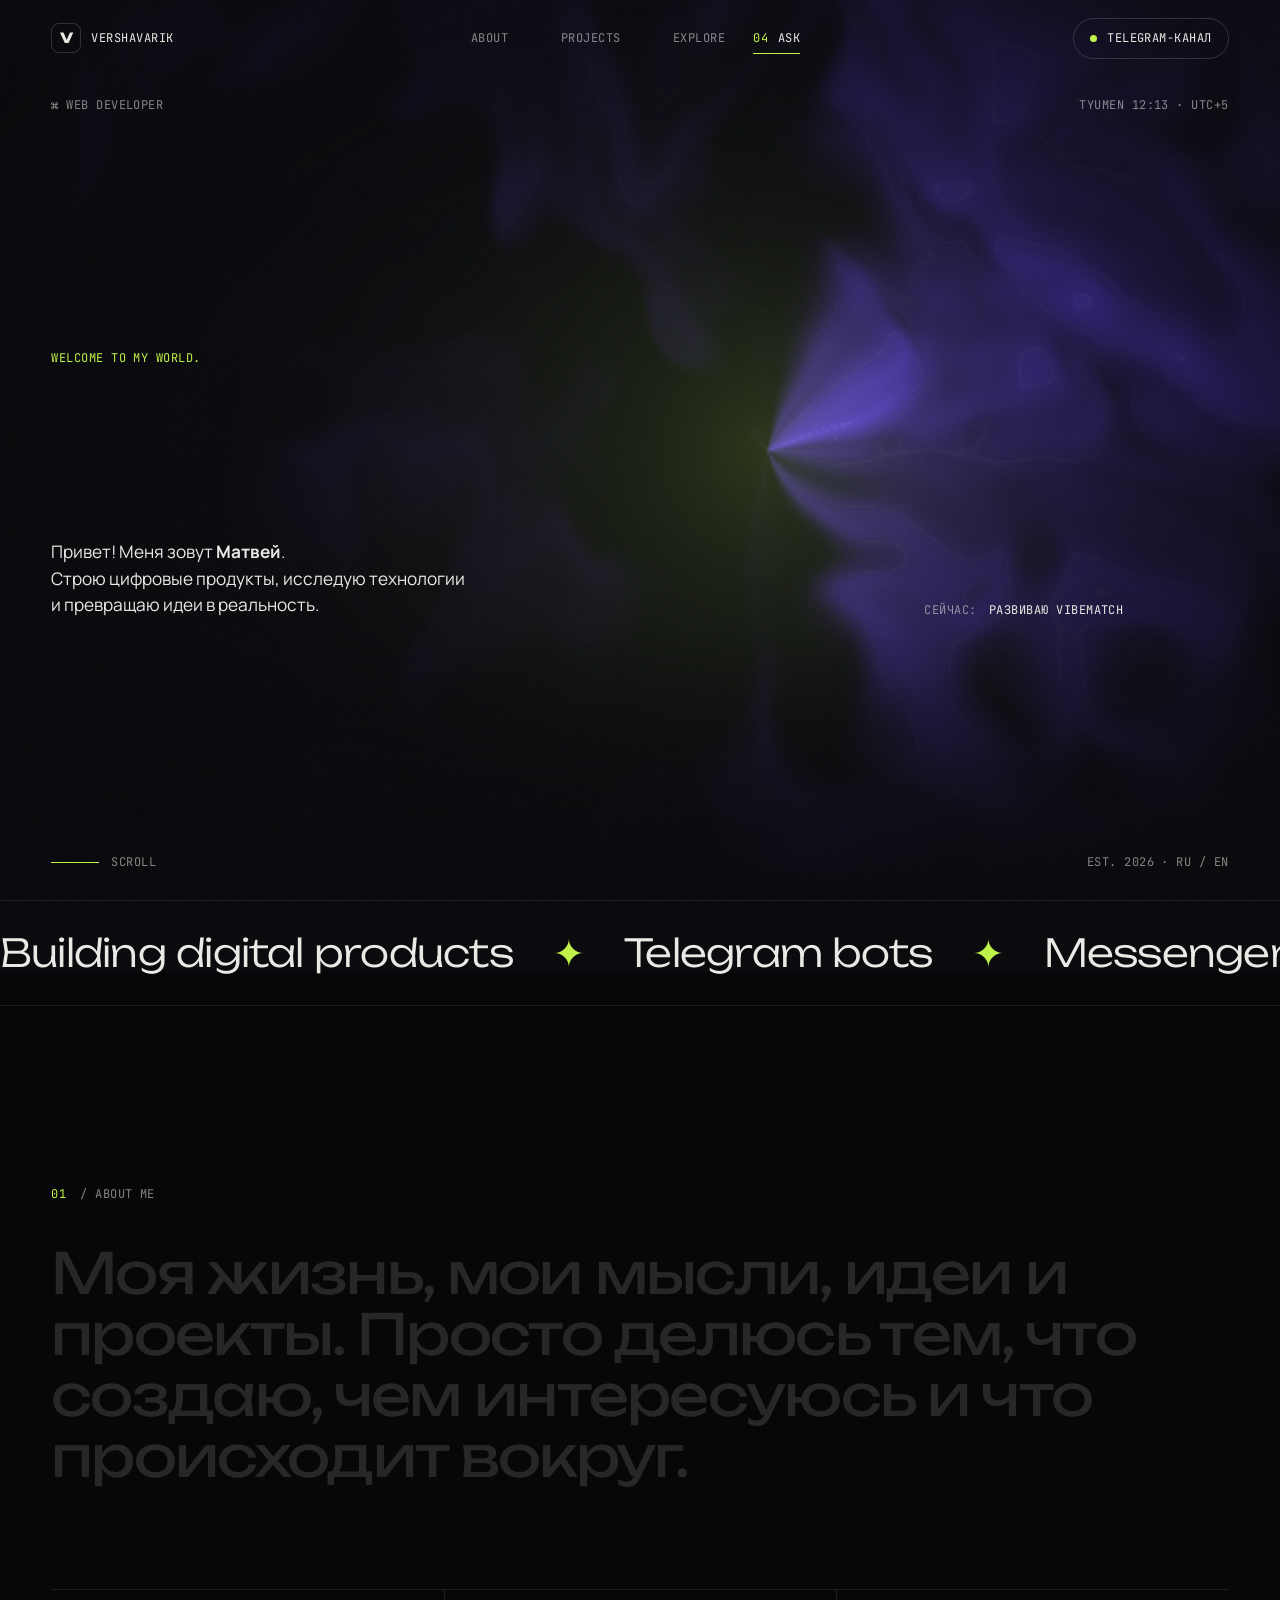
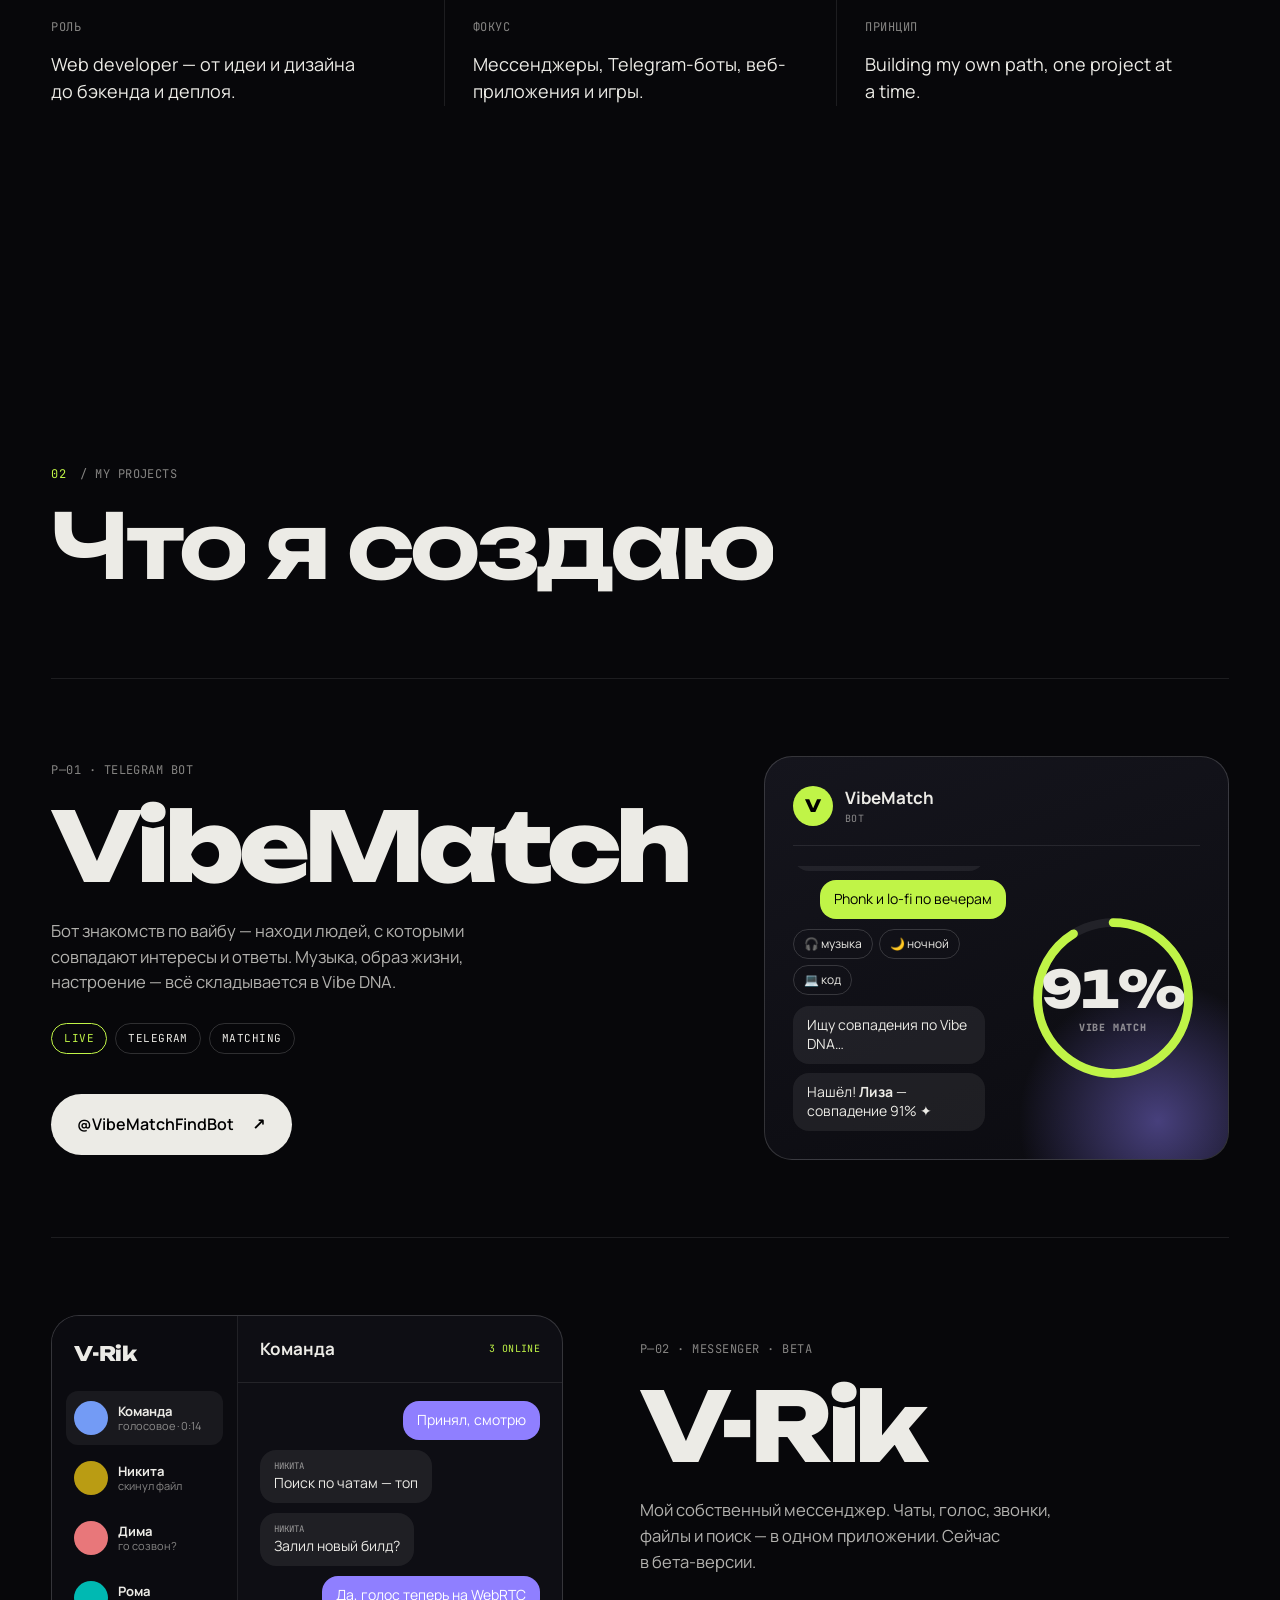
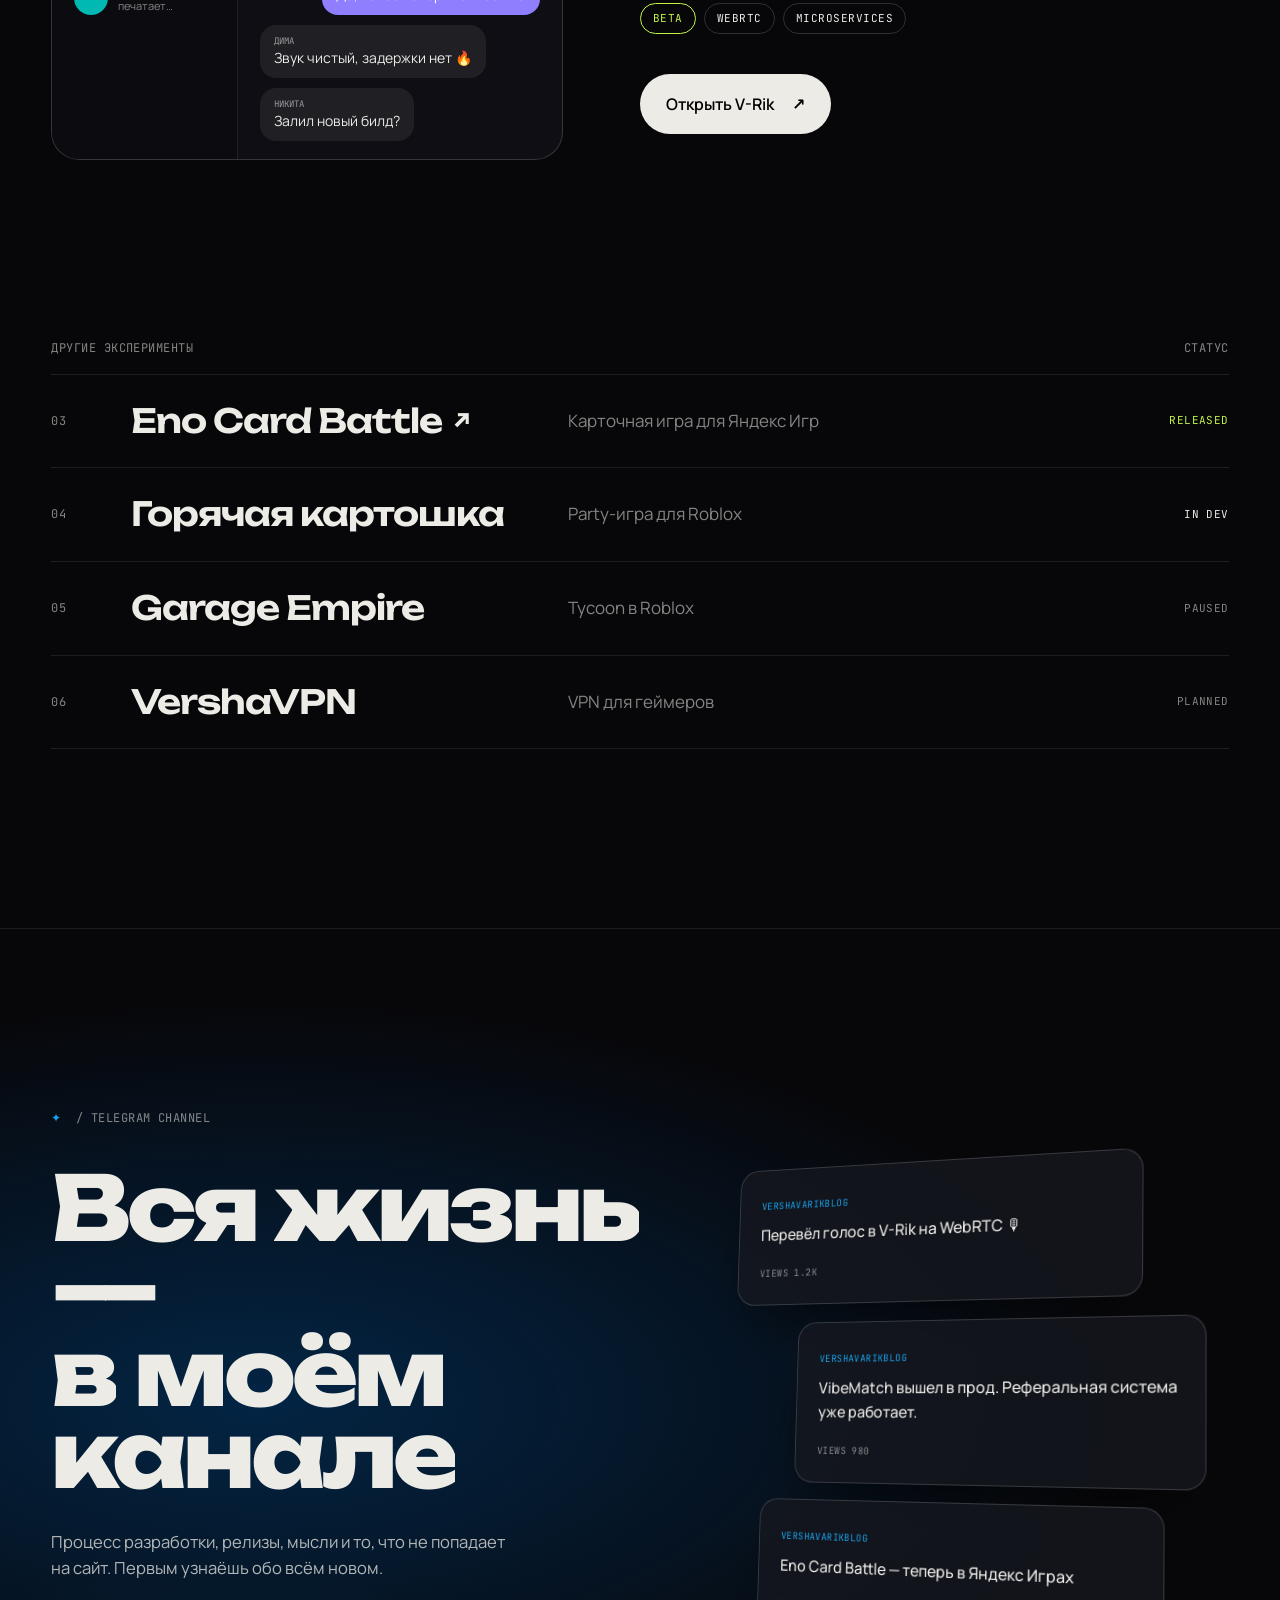
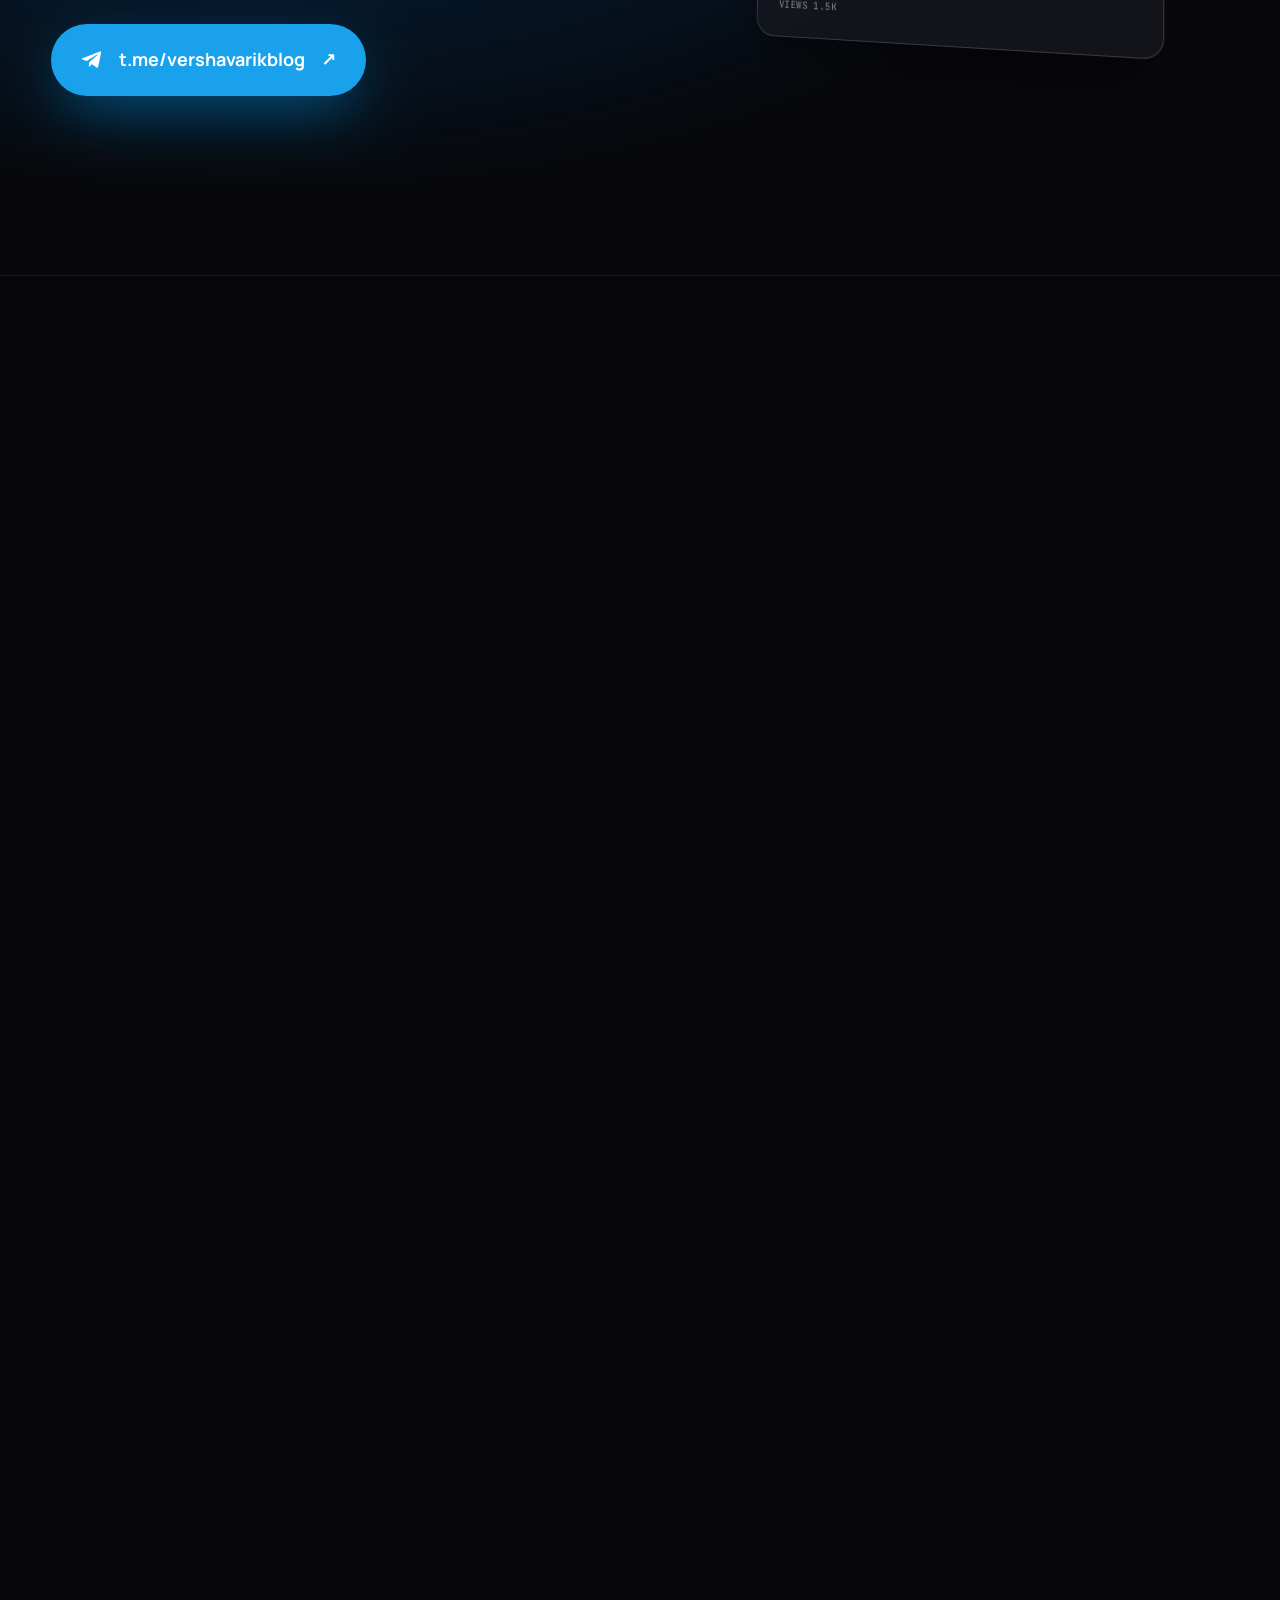
==== commit 07b7bfce: "Add files via upload" ====
--- a/index.html
+++ b/index.html
@@ -1,63 +1,88 @@
 <!DOCTYPE html>
-<html data-om-id="924acdaa:om-html-1" data-src-ver="924acdaa" lang="ru"><head>
+<html data-om-id="dafa62e0:om-html-1" data-src-ver="dafa62e0" lang="ru" class="js"><head>
 <meta charset="UTF-8">
-<meta name="viewport" content="width=device-width, initial-scale=1.0">
+<meta name="viewport" content="width=device-width, initial-scale=1.0, viewport-fit=cover">
 <meta name="theme-color" content="#07070a">
+<meta name="color-scheme" content="dark">
 <title>Vershavarik — Web Developer</title>
-<meta name="description" content="Вершаварик (Матвей) — веб-разработчик. Проекты, эксперименты, идеи. Welcome to my world.">
+<meta name="description" content="Вершаварик (Матвей) — веб-разработчик из Тюмени. VibeMatch, V-Rik, игры и эксперименты. Welcome to my world.">
+<meta property="og:type" content="website">
+<meta property="og:title" content="Vershavarik — Web Developer">
+<meta property="og:description" content="Проекты, эксперименты, идеи. Welcome to my world.">
+<meta name="twitter:card" content="summary_large_image">
+<link rel="icon" href="data:image/svg+xml,%3Csvg xmlns='http://www.w3.org/2000/svg' viewBox='0 0 64 64'%3E%3Crect width='64' height='64' rx='14' fill='%2307070a'/%3E%3Cpath d='M14 16h9l9 22 9-22h9L37 48h-10z' fill='%23d4ff3a'/%3E%3C/svg%3E">
+<script>
+  /* runs before paint: enables JS-only states, skips the loader on repeat visits */
+  (function(d){d.classList.add('js');try{if(!sessionStorage.getItem('vv-seen'))d.classList.add('first')}catch(e){d.classList.add('first')}})(document.documentElement);
+</script>
 <link rel="preconnect" href="https://fonts.googleapis.com">
 <link rel="preconnect" href="https://fonts.gstatic.com" crossorigin="">
-<link href="https://fonts.googleapis.com/css2?family=Unbounded:wght@300;400;600;800&amp;family=Manrope:wght@300;400;500;600;700&amp;family=JetBrains+Mono:wght@400;500&amp;display=swap" rel="stylesheet">
+<link rel="stylesheet" href="https://fonts.googleapis.com/css2?family=Unbounded:wght@300;400;600;800&amp;family=Manrope:wght@400;500;600;700&amp;family=JetBrains+Mono:wght@400;500&amp;display=swap">
 <link rel="stylesheet" href="styles.css">
+<script src="shader.js" defer=""></script>
+<script src="app.js" defer=""></script>
 </head>
-<body class="">
-
-<!-- PRELOADER -->
-<div class="loader done" id="loader">
-  <div class="loader__top mono"><span>VERSHAVARIK</span><span>/ initializing world</span></div>
-  <div class="loader__count" id="loaderCount">100</div>
-  <div class="loader__bar"><i id="loaderBar" style="width: 100%;"></i></div>
-</div>
-
-<div class="cursor" id="cursor" style="transform: translate(878px, 510.5px) translate(-50%, -50%);"><span class="cursor__label" id="cursorLabel"></span></div>
-<div class="grain"></div>
+<body>
+
+<a class="skip mono" href="#about">Перейти к содержанию</a>
+
+<!-- PRELOADER (first visit only) -->
+
+
+<div class="cursor" id="cursor" aria-hidden="true" style="transform: translate3d(1333.07px, 341.24px, 0px);"><span class="cursor__label" id="cursorLabel">Ask</span></div>
+<div class="grain" aria-hidden="true"></div>
+<div class="progress" id="progress" aria-hidden="true" style="transform: scaleX(0.966101);"></div>
 
 <!-- NAV -->
-<header class="nav" id="nav">
-  <a href="#top" class="nav__logo" data-magnetic="">
+<header class="nav is-solid" id="nav">
+  <a href="#top" class="nav__logo" data-magnetic="" aria-label="Vershavarik — наверх">
     <span class="nav__mark">V</span><span class="mono">vershavarik</span>
   </a>
-  <nav class="nav__links mono">
-    <a href="#about">01 About</a>
-    <a href="#projects">02 Projects</a>
-    <a href="#explore">03 Explore</a>
-    <a href="#ask">04 Ask</a>
+  <nav class="nav__links mono" aria-label="Разделы">
+    <a href="#about" class=""><i>01</i> About</a>
+    <a href="#projects" class=""><i>02</i> Projects</a>
+    <a href="#explore" class=""><i>03</i> Explore</a>
+    <a href="#ask" class="is-active"><i>04</i> Ask</a>
   </nav>
   <a href="https://t.me/vershavarikblog" target="_blank" rel="noopener" class="nav__tg" data-magnetic="">
     <span class="dot"></span><span class="mono">Telegram-канал</span>
   </a>
+  <button class="nav__burger" id="burger" aria-label="Меню" aria-expanded="false" aria-controls="menu"><i></i><i></i></button>
 </header>
+
+<!-- MOBILE MENU -->
+<div class="menu" id="menu" aria-hidden="true">
+  <nav class="menu__links">
+    <a href="#about"><i class="mono">01</i>About</a>
+    <a href="#projects"><i class="mono">02</i>Projects</a>
+    <a href="#explore"><i class="mono">03</i>Explore</a>
+    <a href="#ask"><i class="mono">04</i>Ask</a>
+  </nav>
+  <a class="menu__tg mono" href="https://t.me/vershavarikblog" target="_blank" rel="noopener"><span class="dot"></span>t.me/vershavarikblog ↗</a>
+</div>
 
 <main id="top">
 
   <!-- HERO -->
   <section class="hero" data-screen-label="Hero">
-    <canvas id="gl" class="hero__gl" width="339" height="490"></canvas>
-    <div class="hero__vignette"></div>
+    <canvas id="gl" class="hero__gl" aria-hidden="true" width="265" height="382"></canvas>
+    <div class="hero__vignette" aria-hidden="true"></div>
 
     <div class="hero__meta mono">
-      <span>⌘ WEB DEVELOPER</span>
-      <span class="hero__clock" id="clock">TYUMEN 00:41 · UTC+5</span>
+      <span>⌘ Web developer</span>
+      <span class="hero__clock" id="clock">TYUMEN 04:00 · UTC+5</span>
     </div>
 
     <div class="hero__center">
-      <p class="hero__hello mono reveal-up in">ㅤwelcome to my world.</p>
-      <h1 class="hero__title" id="heroTitle" aria-label="Vershavarik"><span class="chw"><span class="ch">V</span></span><span class="chw"><span class="ch">E</span></span><span class="chw"><span class="ch">R</span></span><span class="chw"><span class="ch">S</span></span><span class="chw"><span class="ch">H</span></span><span class="chw"><span class="ch">A</span></span><span class="chw"><span class="ch">V</span></span><span class="chw"><span class="ch">A</span></span><span class="chw"><span class="ch">R</span></span><span class="chw"><span class="ch">I</span></span><span class="chw"><span class="ch">K</span></span></h1>
+      <p class="hero__hello mono reveal-up in">welcome to my world.</p>
+      <div class="hero__fit" id="heroFit">
+        <h1 class="hero__title" id="heroTitle" aria-label="Vershavarik" style="--fit: 72.23px;"><span class="chw" aria-hidden="true" style=""><span class="ch">V</span></span><span class="chw" aria-hidden="true" style=""><span class="ch" style="">E</span></span><span class="chw" aria-hidden="true" style=""><span class="ch">R</span></span><span class="chw" aria-hidden="true" style=""><span class="ch" style="">S</span></span><span class="chw" aria-hidden="true" style=""><span class="ch" style="">H</span></span><span class="chw" aria-hidden="true" style=""><span class="ch" style="">A</span></span><span class="chw" aria-hidden="true" style=""><span class="ch">V</span></span><span class="chw" aria-hidden="true" style=""><span class="ch">A</span></span><span class="chw" aria-hidden="true" style=""><span class="ch">R</span></span><span class="chw" aria-hidden="true" style=""><span class="ch">I</span></span><span class="chw" aria-hidden="true" style=""><span class="ch">K</span></span></h1>
+      </div>
       <div class="hero__sub">
-        <p class="reveal-up in">Привет! Меня зовут <b>Матвей</b>.<br>Строю цифровые продукты, исследую технологии<br>и превращаю идеи в&nbsp;реальность.</p>
+        <p class="reveal-up in">Привет! Меня зовут <b>Матвей</b>.<br>Строю цифровые продукты, исследую технологии и&nbsp;превращаю идеи в&nbsp;реальность.</p>
         <div class="hero__roles mono reveal-up in">
           <span>сейчас:</span>
-          <span class="roller" id="roller" style="position: relative;"><i style="transform: translateY(-100%); opacity: 0;">развиваю VibeMatch</i><i style="transform: none; position: absolute;">делаю игры</i></span>
+          <span class="roller" id="roller" aria-live="polite"><i style="transform: none; opacity: 1;">развиваю VibeMatch</i></span>
         </div>
       </div>
     </div>
@@ -69,8 +94,8 @@
   </section>
 
   <!-- MARQUEE -->
-  <div class="marquee" aria-hidden="true">
-    <div class="marquee__track">
+  <div class="marquee paused" aria-hidden="true">
+    <div class="marquee__track" id="marquee">
       <span>Building digital products</span><b>✦</b><span>Telegram bots</span><b>✦</b><span>Messengers</span><b>✦</b><span>Web apps</span><b>✦</b><span>Games</span><b>✦</b><span>Experiments</span><b>✦</b>
       <span>Building digital products</span><b>✦</b><span>Telegram bots</span><b>✦</b><span>Messengers</span><b>✦</b><span>Web apps</span><b>✦</b><span>Games</span><b>✦</b><span>Experiments</span><b>✦</b>
     </div>
@@ -79,17 +104,17 @@
   <!-- ABOUT -->
   <section class="about section" id="about" data-screen-label="01 About">
     <div class="section__label mono"><span>01</span><span>/ about me</span></div>
-    <p class="about__text" id="aboutText"><span class="wd">Моя</span> <span class="wd">жизнь,</span> <span class="wd">мои</span> <span class="wd">мысли,</span> <span class="wd">идеи</span> <span class="wd">и</span> <span class="wd">проекты.</span> <span class="wd">Просто</span> <span class="wd">делюсь</span> <span class="wd">тем,</span> <span class="wd">что</span> <span class="wd">создаю,</span> <span class="wd">чем</span> <span class="wd">интересуюсь</span> <span class="wd">и</span> <span class="wd">что</span> <span class="wd">происходит</span> <span class="wd">вокруг.</span></p>
+    <p class="about__text" id="aboutText"><span class="wd lit">Моя</span> <span class="wd lit">жизнь,</span> <span class="wd lit">мои</span> <span class="wd lit">мысли,</span> <span class="wd lit">идеи</span> <span class="wd lit">и</span> <span class="wd lit">проекты.</span> <span class="wd lit">Просто</span> <span class="wd lit">делюсь</span> <span class="wd lit">тем,</span> <span class="wd lit">что</span> <span class="wd lit">создаю,</span> <span class="wd lit">чем</span> <span class="wd lit">интересуюсь</span> <span class="wd lit">и</span> <span class="wd lit">что</span> <span class="wd lit">происходит</span> <span class="wd lit">вокруг.</span></p>
     <div class="about__grid">
-      <div class="about__cell reveal-up">
+      <div class="about__cell reveal-up in">
         <span class="mono dim">Роль</span>
         <p>Web developer — от идеи и дизайна до бэкенда и деплоя.</p>
       </div>
-      <div class="about__cell reveal-up">
+      <div class="about__cell reveal-up in">
         <span class="mono dim">Фокус</span>
         <p>Мессенджеры, Telegram-боты, веб-приложения и игры.</p>
       </div>
-      <div class="about__cell reveal-up">
+      <div class="about__cell reveal-up in">
         <span class="mono dim">Принцип</span>
         <p>Building my own path, one project at a time.</p>
       </div>
@@ -100,7 +125,7 @@
   <section class="projects section" id="projects" data-screen-label="02 Projects">
     <div class="section__head">
       <div class="section__label mono"><span>02</span><span>/ my projects</span></div>
-      <h2 class="h2 split"><span class="w"><span style="transition-delay: 0s;">Что</span></span> <span class="w"><span style="transition-delay: 0.06s;">я</span></span> <span class="w"><span style="transition-delay: 0.12s;">создаю</span></span></h2>
+      <h2 class="h2 split in"><span class="w"><span style="transition-delay: 0s;">Что</span></span> <span class="w"><span style="transition-delay: 0.06s;">я</span></span> <span class="w"><span style="transition-delay: 0.12s;">создаю</span></span></h2>
     </div>
 
     <!-- VibeMatch -->
@@ -108,22 +133,23 @@
       <div class="feature__info">
         <div class="feature__idx mono">P—01 · Telegram bot</div>
         <h3 class="feature__name">VibeMatch</h3>
-        <p class="feature__desc">Бот знакомств по вайбу — находи людей, с которыми совпадают интересы и&nbsp;ответы. Музыка, образ жизни, настроение — всё складывается в&nbsp;Vibe DNA.</p>
+        <p class="feature__desc">Бот знакомств по вайбу — находи людей, с которыми совпадают интересы и&nbsp;ответы. Музыка, образ жизни, настроение — всё складывается в&nbsp;Vibe&nbsp;DNA.</p>
         <div class="feature__tags mono"><span>Live</span><span>Telegram</span><span>Matching</span></div>
-        <a class="btn" href="https://t.me/VibeMatchFindBot" target="_blank" rel="noopener" data-magnetic="" data-cursor="Open">
+        <a class="btn" href="https://t.me/VibeMatchFindBot" target="_blank" rel="noopener" data-magnetic="" data-cursor="Open" style="transition: transform 0.5s cubic-bezier(0.2, 0.8, 0.2, 1);">
           <span>@VibeMatchFindBot</span><i>↗</i>
         </a>
       </div>
-      <div class="feature__stage" data-tilt="">
-        <div class="vm">
+      <div class="feature__stage" data-tilt="" aria-hidden="true">
+        <div class="vm card3d" style="--gx: -73.50081812742378%; --gy: 89.44431021178222%;">
+          <span class="glare"></span>
           <div class="vm__head">
             <div class="vm__ava">V</div>
             <div><b>VibeMatch</b><small class="mono">bot</small></div>
           </div>
-          <div class="vm__chat" id="vmChat"></div>
+          <div class="vm__chat" id="vmChat"><div class="bub ">Привет! Что сейчас слушаешь?</div><div class="bub me">Phonk и lo-fi по вечерам</div><div class="bub chips"><span>🎧 музыка</span><span>🌙 ночной</span><span>💻 код</span></div><div class="bub ">Ищу совпадения по Vibe DNA…</div><div class="bub ">Нашёл! <b>Лиза</b> — совпадение 91% ✦</div></div>
           <div class="vm__ring">
-            <svg viewBox="0 0 120 120"><circle cx="60" cy="60" r="52" class="vm__ring-bg"></circle><circle cx="60" cy="60" r="52" class="vm__ring-fg" id="vmRing"></circle></svg>
-            <div class="vm__ring-num"><span id="vmPct">0</span>%<small class="mono">vibe match</small></div>
+            <svg viewBox="0 0 120 120"><circle cx="60" cy="60" r="52" class="vm__ring-bg"></circle><circle cx="60" cy="60" r="52" class="vm__ring-fg" id="vmRing" style="stroke-dashoffset: 29.43;"></circle></svg>
+            <div class="vm__ring-num"><span id="vmPct">91</span>%<small class="mono">vibe match</small></div>
           </div>
         </div>
       </div>
@@ -140,8 +166,9 @@
           <span>Открыть V-Rik</span><i>↗</i>
         </a>
       </div>
-      <div class="feature__stage" data-tilt="">
-        <div class="vr">
+      <div class="feature__stage" data-tilt="" aria-hidden="true">
+        <div class="vr card3d" style="--gx: 63.239649109741094%; --gy: 92.48440832982998%;">
+          <span class="glare"></span>
           <aside class="vr__side">
             <div class="vr__brand">V-Rik</div>
             <div class="vr__item is-on"><i style="--h:265"></i><div><b>Команда</b><small>голосовое · 0:14</small></div></div>
@@ -151,22 +178,22 @@
           </aside>
           <div class="vr__main">
             <div class="vr__top"><b>Команда</b><span class="mono">3 online</span></div>
-            <div class="vr__msgs" id="vrMsgs"></div>
+            <div class="vr__msgs" id="vrMsgs"><div class="bub "><small>Рома</small>Кидаю файл с макетом</div><div class="bub me">Принял, смотрю</div><div class="bub "><small>Никита</small>Поиск по чатам — топ</div><div class="bub "><small>Никита</small>Залил новый билд?</div><div class="bub me">Да, голос теперь на WebRTC</div><div class="bub "><small>Дима</small>Звук чистый, задержки нет 🔥</div></div>
             <div class="vr__call">
               <span class="mono">● voice</span>
-              <div class="vr__wave" id="vrWave"><i style="height: 77.3027%;"></i><i style="height: 77.5675%;"></i><i style="height: 22.2308%;"></i><i style="height: 25.7621%;"></i><i style="height: 16.8092%;"></i><i style="height: 57.7985%;"></i><i style="height: 57.9231%;"></i><i style="height: 48.6497%;"></i><i style="height: 76.1799%;"></i><i style="height: 28.7513%;"></i><i style="height: 18.4751%;"></i><i style="height: 29.0764%;"></i><i style="height: 78.9824%;"></i><i style="height: 15.8443%;"></i><i style="height: 87.5033%;"></i><i style="height: 41.6289%;"></i><i style="height: 26.9516%;"></i><i style="height: 35.0577%;"></i><i style="height: 70.2172%;"></i><i style="height: 59.0626%;"></i><i style="height: 40.2838%;"></i><i style="height: 30.5963%;"></i><i style="height: 44.4104%;"></i><i style="height: 24.8142%;"></i><i style="height: 33.4571%;"></i><i style="height: 68.1168%;"></i><i style="height: 33.2481%;"></i><i style="height: 70.1507%;"></i><i style="height: 50.4366%;"></i><i style="height: 15.0622%;"></i><i style="height: 27.7611%;"></i><i style="height: 17.0346%;"></i><i style="height: 59.9047%;"></i><i style="height: 17.7314%;"></i></div>
-              <span class="mono" id="vrTime">00:05</span>
+              <div class="vr__wave" id="vrWave"><i style="transform: scaleY(0.397);"></i><i style="transform: scaleY(0.202);"></i><i style="transform: scaleY(0.263);"></i><i style="transform: scaleY(0.812);"></i><i style="transform: scaleY(0.598);"></i><i style="transform: scaleY(0.412);"></i><i style="transform: scaleY(0.49);"></i><i style="transform: scaleY(0.163);"></i><i style="transform: scaleY(0.476);"></i><i style="transform: scaleY(0.416);"></i><i style="transform: scaleY(0.162);"></i><i style="transform: scaleY(0.673);"></i><i style="transform: scaleY(0.641);"></i><i style="transform: scaleY(0.153);"></i><i style="transform: scaleY(0.236);"></i><i style="transform: scaleY(0.518);"></i><i style="transform: scaleY(0.284);"></i><i style="transform: scaleY(0.305);"></i><i style="transform: scaleY(0.21);"></i><i style="transform: scaleY(0.357);"></i><i style="transform: scaleY(0.268);"></i><i style="transform: scaleY(0.375);"></i><i style="transform: scaleY(0.339);"></i><i style="transform: scaleY(0.577);"></i><i style="transform: scaleY(0.21);"></i><i style="transform: scaleY(0.218);"></i><i style="transform: scaleY(0.16);"></i><i style="transform: scaleY(0.505);"></i><i style="transform: scaleY(0.346);"></i><i style="transform: scaleY(0.584);"></i><i style="transform: scaleY(0.769);"></i><i style="transform: scaleY(0.591);"></i><i style="transform: scaleY(0.186);"></i><i style="transform: scaleY(0.273);"></i></div>
+              <span class="mono" id="vrTime">00:15</span>
             </div>
           </div>
         </div>
       </div>
     </article>
 
-    <!-- Other projects list -->
+    <!-- Other projects -->
     <div class="plist">
       <div class="plist__head mono"><span>Другие эксперименты</span><span>Статус</span></div>
       <a class="prow" href="https://yandex.ru/games/app/587561?draft=true&amp;lang=ru" target="_blank" rel="noopener" data-cursor="Play">
-        <span class="prow__n mono">03</span><span class="prow__t">Eno Card Battle</span><span class="prow__d">Карточная игра для Яндекс Игр</span><span class="prow__s mono s-live">Released</span>
+        <span class="prow__n mono">03</span><span class="prow__t">Eno Card Battle <i class="prow__arr">↗</i></span><span class="prow__d">Карточная игра для Яндекс Игр</span><span class="prow__s mono s-live">Released</span>
       </a>
       <div class="prow"><span class="prow__n mono">04</span><span class="prow__t">Горячая картошка</span><span class="prow__d">Party-игра для Roblox</span><span class="prow__s mono">In dev</span></div>
       <div class="prow"><span class="prow__n mono">05</span><span class="prow__t">Garage Empire</span><span class="prow__d">Tycoon в Roblox</span><span class="prow__s mono s-off">Paused</span></div>
@@ -176,17 +203,14 @@
 
   <!-- TELEGRAM CHANNEL -->
   <section class="tg section" id="channel" data-screen-label="Telegram channel">
-    <div class="tg__bg" aria-hidden="true">
-      <div class="tg__ring"></div><div class="tg__ring"></div><div class="tg__ring"></div>
-    </div>
+    <div class="tg__bg paused" aria-hidden="true"><div class="tg__ring"></div><div class="tg__ring"></div><div class="tg__ring"></div></div>
     <div class="tg__inner">
       <div class="section__label mono"><span>✦</span><span>/ telegram channel</span></div>
-      <h2 class="tg__title split"><span class="w"><span style="transition-delay: 0s;">Вся</span></span> <span class="w"><span style="transition-delay: 0.06s;">жизнь</span></span> <span class="w"><span style="transition-delay: 0.12s;">—</span></span><br><span class="w"><span style="transition-delay: 0.18s;">в</span></span> <span class="w"><span style="transition-delay: 0.24s;">моём</span></span> <span class="w"><span style="transition-delay: 0.3s;">канале</span></span></h2>
+      <h2 class="tg__title split in"><span class="w"><span style="transition-delay: 0s;">Вся</span></span> <span class="w"><span style="transition-delay: 0.06s;">жизнь</span></span> <span class="w"><span style="transition-delay: 0.12s;">—</span></span><br><span class="w"><span style="transition-delay: 0.18s;">в</span></span> <span class="w"><span style="transition-delay: 0.24s;">моём</span></span> <span class="w"><span style="transition-delay: 0.3s;">канале</span></span></h2>
       <p class="tg__sub">Процесс разработки, релизы, мысли и&nbsp;то, что не&nbsp;попадает на&nbsp;сайт. Первым узнаёшь обо всём новом.</p>
       <a href="https://t.me/vershavarikblog" target="_blank" rel="noopener" class="tg__btn" data-magnetic="" data-cursor="Join">
-        <svg viewBox="0 0 24 24" width="22" height="22"><path fill="currentColor" d="M21.9 4.3 18.7 19.4c-.2 1-.9 1.3-1.8.8l-4.9-3.6-2.4 2.3c-.3.3-.5.5-1 .5l.4-5 9.1-8.2c.4-.4-.1-.6-.6-.2L6.3 13 1.5 11.5c-1-.3-1-1 .2-1.5L20.6 2.8c.9-.3 1.6.2 1.3 1.5Z"></path></svg>
-        <span>t.me/vershavarikblog</span>
-        <i>↗</i>
+        <svg viewBox="0 0 24 24" width="22" height="22" aria-hidden="true"><path fill="currentColor" d="M21.9 4.3 18.7 19.4c-.2 1-.9 1.3-1.8.8l-4.9-3.6-2.4 2.3c-.3.3-.5.5-1 .5l.4-5 9.1-8.2c.4-.4-.1-.6-.6-.2L6.3 13 1.5 11.5c-1-.3-1-1 .2-1.5L20.6 2.8c.9-.3 1.6.2 1.3 1.5Z"></path></svg>
+        <span>t.me/vershavarikblog</span><i>↗</i>
       </a>
     </div>
     <div class="tg__feed" aria-hidden="true">
@@ -200,27 +224,27 @@
   <section class="explore section" id="explore" data-screen-label="03 Explore">
     <div class="section__head">
       <div class="section__label mono"><span>03</span><span>/ explore more</span></div>
-      <h2 class="h2 split"><span class="w"><span style="transition-delay: 0s;">Где</span></span> <span class="w"><span style="transition-delay: 0.06s;">меня</span></span> <span class="w"><span style="transition-delay: 0.12s;">найти</span></span></h2>
+      <h2 class="h2 split in"><span class="w"><span style="transition-delay: 0s;">Где</span></span> <span class="w"><span style="transition-delay: 0.06s;">меня</span></span> <span class="w"><span style="transition-delay: 0.12s;">найти</span></span></h2>
     </div>
     <div class="links">
-      <a class="lnk lnk--big" href="https://github.com/versh72" target="_blank" rel="noopener" data-cursor="Code">
+      <a class="lnk lnk--big" href="https://github.com/versh72" target="_blank" rel="noopener" data-cursor="Code" style="--mx: 612.7734375px; --my: -1.19140625px;">
+        <pre class="lnk__code mono" id="ghCode" aria-hidden="true"><div><span class="c">$</span> git log --oneline</div><div>a91f3c2 feat(v-rik): webrtc voice</div><div>7be04d1 feat(vibematch): referrals</div><div>e2c88aa release: eno card battle</div><div><span class="c">$</span> git push origin main</div><div><span class="c">✓</span> shipped.</div></pre>
         <span class="lnk__k mono">⌘ GitHub</span>
         <span class="lnk__t">github.com/versh72</span>
         <span class="lnk__d">Мои разработки, исходный код и&nbsp;эксперименты.</span>
-        <span class="lnk__arr">↗</span>
-        <pre class="lnk__code mono" id="ghCode"></pre>
-      </a>
-      <a class="lnk" href="https://t.me/vershavarikblog" target="_blank" rel="noopener" data-cursor="Join">
-        <span class="lnk__k mono">Telegram</span><span class="lnk__t">@vershavarikblog</span><span class="lnk__arr">↗</span>
-      </a>
-      <a class="lnk" href="https://www.youtube.com/@Vershavarik" target="_blank" rel="noopener" data-cursor="Watch">
-        <span class="lnk__k mono">YouTube</span><span class="lnk__t">@Vershavarik</span><span class="lnk__arr">↗</span>
-      </a>
-      <a class="lnk" href="https://www.tiktok.com/@kekboy72" target="_blank" rel="noopener" data-cursor="Watch">
-        <span class="lnk__k mono">TikTok</span><span class="lnk__t">@kekboy72</span><span class="lnk__arr">↗</span>
-      </a>
-      <a class="lnk" href="https://www.instagram.com/vershavarikyt" target="_blank" rel="noopener" data-cursor="Follow">
-        <span class="lnk__k mono">Instagram</span><span class="lnk__t">@vershavarikyt</span><span class="lnk__arr">↗</span>
+        <span class="lnk__arr" aria-hidden="true">↗</span>
+      </a>
+      <a class="lnk" href="https://t.me/vershavarikblog" target="_blank" rel="noopener" data-cursor="Join" style="--mx: 5.7421875px; --my: -1.19140625px;">
+        <span class="lnk__k mono">Telegram</span><span class="lnk__t">@vershavarikblog</span><span class="lnk__arr" aria-hidden="true">↗</span>
+      </a>
+      <a class="lnk" href="https://www.youtube.com/@Vershavarik" target="_blank" rel="noopener" data-cursor="Watch" style="--mx: 202.12890625px; --my: 176.30859375px;">
+        <span class="lnk__k mono">YouTube</span><span class="lnk__t">@Vershavarik</span><span class="lnk__arr" aria-hidden="true">↗</span>
+      </a>
+      <a class="lnk" href="https://www.tiktok.com/@kekboy72" target="_blank" rel="noopener" data-cursor="Watch" style="--mx: 161.9921875px; --my: 12.8125px;">
+        <span class="lnk__k mono">TikTok</span><span class="lnk__t">@kekboy72</span><span class="lnk__arr" aria-hidden="true">↗</span>
+      </a>
+      <a class="lnk" href="https://www.instagram.com/vershavarikyt" target="_blank" rel="noopener" data-cursor="Follow" style="--mx: 108.37890625px; --my: 5.3125px;">
+        <span class="lnk__k mono">Instagram</span><span class="lnk__t">@vershavarikyt</span><span class="lnk__arr" aria-hidden="true">↗</span>
       </a>
     </div>
   </section>
@@ -229,16 +253,16 @@
   <section class="log section" id="log" data-screen-label="Changelog">
     <div class="section__head">
       <div class="section__label mono"><span>⟳</span><span>/ changelog</span></div>
-      <h2 class="h2 split"><span class="w"><span style="transition-delay: 0s;">Журнал</span></span></h2>
-    </div>
-    <ol class="timeline" style="--prog: 0%;">
-      <li><time class="mono">10.10.2026</time><p>Переписал сайт с нуля.</p></li>
-      <li><time class="mono">06.10.2026</time><p>В V-Rik перевёл голос на WebRTC.</p></li>
-      <li><time class="mono">03.10.2026</time><p>VibeMatch в проде: рефералка, атрибуция источников, метрики рекламы.</p></li>
-      <li><time class="mono">02.10.2026</time><p>Eno Card Battle вышла в Яндекс Играх.</p></li>
-      <li><time class="mono">27.09.2026</time><p>Старт VibeMatch — подбор людей по Vibe DNA.</p></li>
-      <li><time class="mono">07.08.2026</time><p>Первый коммит V-Rik: мессенджер на микросервисах.</p></li>
-      <li><time class="mono">01.07.2026</time><p>Собрал roblox-skills — 40 скиллов для разработки игр в Roblox.</p></li>
+      <h2 class="h2 split in"><span class="w"><span style="transition-delay: 0s;">Журнал</span></span></h2>
+    </div>
+    <ol class="timeline" id="timeline" style="--prog: 1.0000;">
+      <li class="in"><time class="mono" datetime="2026-10-10">10.10.2026</time><p>Переписал сайт с нуля.</p></li>
+      <li class="in"><time class="mono" datetime="2026-10-06">06.10.2026</time><p>В V-Rik перевёл голос на WebRTC.</p></li>
+      <li class="in"><time class="mono" datetime="2026-10-03">03.10.2026</time><p>VibeMatch в проде: рефералка, атрибуция источников, метрики рекламы.</p></li>
+      <li class="in"><time class="mono" datetime="2026-10-02">02.10.2026</time><p>Eno Card Battle вышла в Яндекс Играх.</p></li>
+      <li class="in"><time class="mono" datetime="2026-09-27">27.09.2026</time><p>Старт VibeMatch — подбор людей по Vibe DNA.</p></li>
+      <li class="in"><time class="mono" datetime="2026-08-07">07.08.2026</time><p>Первый коммит V-Rik: мессенджер на микросервисах.</p></li>
+      <li class="in"><time class="mono" datetime="2026-07-01">01.07.2026</time><p>Собрал roblox-skills — 40 скиллов для разработки игр в Roblox.</p></li>
     </ol>
   </section>
 
@@ -246,7 +270,7 @@
   <section class="ask section" id="ask" data-screen-label="04 Ask">
     <div class="section__label mono"><span>04</span><span>/ anonymous questions</span></div>
     <a class="ask__card" href="https://t.me/anonaskbot?start=mn6vxlc" target="_blank" rel="noopener" data-cursor="Ask">
-      <div class="ask__q" id="askQ" style="transform: rotate(-491.044deg);">?</div>
+      <div class="ask__q" id="askQ" aria-hidden="true" style="transform: rotate(-0.72deg);">?</div>
       <div class="ask__body">
         <h2 class="ask__title">Есть вопрос или хочешь сказать что-то анонимно?</h2>
         <p class="mono dim">Ask me anything. Completely anonymous.</p>
@@ -259,7 +283,9 @@
 <!-- FOOTER -->
 <footer class="foot" data-screen-label="Footer">
   <p class="foot__motto mono">Building my own path, one project at a time.</p>
-  <div class="foot__big" id="footBig"><span class="ch">V</span><span class="ch">E</span><span class="ch">R</span><span class="ch">S</span><span class="ch">H</span><span class="ch">A</span><span class="ch">V</span><span class="ch">A</span><span class="ch">R</span><span class="ch">I</span><span class="ch">K</span></div>
+  <div class="foot__fit" id="footFit">
+    <div class="foot__big" id="footBig" aria-hidden="true" style="--fit: 73.13px;"><span class="ch" style="">V</span><span class="ch" style="">E</span><span class="ch" style="">R</span><span class="ch" style="">S</span><span class="ch" style="">H</span><span class="ch" style="">A</span><span class="ch" style="">V</span><span class="ch" style="">A</span><span class="ch" style="">R</span><span class="ch" style="">I</span><span class="ch" style="">K</span></div>
+  </div>
   <div class="foot__row mono">
     <span>© 2026 Vershavarik</span>
     <span>Made in Tyumen</span>
@@ -267,8 +293,6 @@
   </div>
 </footer>
 
-<script src="shader.js"></script>
-<script src="app.js"></script>
-
-
-</body></html>
+
+
+</body></html>
--- a/styles.css
+++ b/styles.css
@@ -4,94 +4,146 @@
   --line:rgba(255,255,255,.09);
   --line2:rgba(255,255,255,.16);
   --fg:#ecebe6;
-  --dim:rgba(236,235,230,.5);
+  --dim:rgba(236,235,230,.55);
   --acc:oklch(0.9 0.2 125);
   --acc2:oklch(0.68 0.2 285);
   --tg:oklch(0.68 0.15 240);
   --pad:clamp(20px,4vw,64px);
-  --f-d:'Unbounded',sans-serif;
-  --f-b:'Manrope',sans-serif;
-  --f-m:'JetBrains Mono',monospace;
+  --ease:cubic-bezier(.2,.8,.2,1);
+  --ease-io:cubic-bezier(.7,0,.2,1);
+  --f-d:'Unbounded',system-ui,sans-serif;
+  --f-b:'Manrope',system-ui,sans-serif;
+  --f-m:'JetBrains Mono',ui-monospace,monospace;
 }
 *{box-sizing:border-box;margin:0;padding:0}
-html{scroll-behavior:smooth}
-body{background:var(--bg);color:var(--fg);font-family:var(--f-b);font-size:17px;line-height:1.55;overflow-x:hidden;-webkit-font-smoothing:antialiased}
-body.is-loading{overflow:hidden}
+html{scroll-behavior:smooth;scroll-padding-top:80px;-webkit-text-size-adjust:100%}
+body{background:var(--bg);color:var(--fg);font-family:var(--f-b);font-size:17px;line-height:1.55;overflow-x:hidden;overflow-x:clip;-webkit-font-smoothing:antialiased;text-rendering:optimizeLegibility}
+html.first body.is-loading{overflow:hidden}
 a{color:inherit;text-decoration:none}
+button{font:inherit;color:inherit;background:none;border:0;cursor:pointer}
 ::selection{background:var(--acc);color:#000}
+:focus-visible{outline:2px solid var(--acc);outline-offset:4px;border-radius:6px}
 .mono{font-family:var(--f-m);font-size:12px;letter-spacing:.04em;text-transform:uppercase}
 .dim{color:var(--dim)}
 b{font-weight:700}
 
-/* grain */
-.grain{position:fixed;inset:-50%;pointer-events:none;z-index:90;opacity:.06;
+.skip{position:fixed;left:16px;top:16px;z-index:200;padding:10px 14px;border-radius:10px;background:var(--acc);color:#000;transform:translateY(-200%);transition:transform .3s var(--ease)}
+.skip:focus{transform:none}
+
+/* scroll progress */
+.progress{position:fixed;left:0;top:0;height:2px;width:100%;background:var(--acc);transform-origin:0 50%;transform:scaleX(0);z-index:60;pointer-events:none}
+
+/* grain — small overscan so the composited layer stays cheap */
+.grain{position:fixed;inset:-8%;pointer-events:none;z-index:90;opacity:.055;will-change:transform;
   background-image:url("data:image/svg+xml,%3Csvg xmlns='http://www.w3.org/2000/svg' width='160' height='160'%3E%3Cfilter id='n'%3E%3CfeTurbulence type='fractalNoise' baseFrequency='.9' numOctaves='3' stitchTiles='stitch'/%3E%3C/filter%3E%3Crect width='100%25' height='100%25' filter='url(%23n)'/%3E%3C/svg%3E");
-  animation:grain 1s steps(6) infinite}
+  animation:grain .9s steps(5) infinite}
 @keyframes grain{0%{transform:translate(0,0)}25%{transform:translate(-3%,2%)}50%{transform:translate(2%,-3%)}75%{transform:translate(-2%,-1%)}100%{transform:translate(1%,3%)}}
 
-/* loader */
-.loader{position:fixed;inset:0;z-index:100;background:var(--bg);display:flex;flex-direction:column;justify-content:space-between;padding:var(--pad);transition:clip-path 1.1s cubic-bezier(.77,0,.18,1);clip-path:inset(0 0 0 0)}
-.loader.done{clip-path:inset(0 0 100% 0)}
+/* loader — only rendered on the first visit of a session */
+.loader{display:none}
+html.first .loader{position:fixed;inset:0;z-index:100;background:var(--bg);display:flex;flex-direction:column;justify-content:space-between;padding:var(--pad);transition:clip-path 1s var(--ease-io);clip-path:inset(0 0 0 0)}
+html.first .loader.done{clip-path:inset(0 0 100% 0);pointer-events:none}
 .loader__top{display:flex;justify-content:space-between;color:var(--dim)}
 .loader__count{font-family:var(--f-d);font-weight:800;font-size:clamp(90px,22vw,320px);line-height:.8;letter-spacing:-.04em;font-variant-numeric:tabular-nums}
 .loader__bar{height:1px;background:var(--line)}
-.loader__bar i{display:block;height:100%;width:0;background:var(--acc)}
+.loader__bar i{display:block;height:100%;width:100%;background:var(--acc);transform-origin:0 50%;transform:scaleX(0)}
 
 /* cursor */
-.cursor{position:fixed;left:0;top:0;width:10px;height:10px;border-radius:50%;background:var(--acc);pointer-events:none;z-index:95;transform:translate(-50%,-50%);mix-blend-mode:difference;transition:width .35s cubic-bezier(.2,.8,.2,1),height .35s cubic-bezier(.2,.8,.2,1),background .3s}
-.cursor.is-big{width:84px;height:84px;mix-blend-mode:normal;background:var(--acc)}
+.cursor{position:fixed;left:0;top:0;width:10px;height:10px;border-radius:50%;background:var(--acc);pointer-events:none;z-index:95;mix-blend-mode:difference;opacity:0;transition:width .35s var(--ease),height .35s var(--ease),opacity .3s,margin .35s var(--ease);margin:-5px 0 0 -5px;will-change:transform}
+.cursor.on{opacity:1}
+.cursor.is-big{width:84px;height:84px;margin:-42px 0 0 -42px;mix-blend-mode:normal}
+.cursor.is-down{width:6px;height:6px;margin:-3px 0 0 -3px}
 .cursor__label{position:absolute;inset:0;display:grid;place-items:center;font-family:var(--f-m);font-size:11px;text-transform:uppercase;color:#000;opacity:0;transition:opacity .2s}
 .cursor.is-big .cursor__label{opacity:1}
-@media (hover:none){.cursor{display:none}}
+@media (hover:none),(pointer:coarse){.cursor{display:none}}
 
 /* nav */
-.nav{position:fixed;top:0;left:0;right:0;z-index:50;display:flex;align-items:center;justify-content:space-between;padding:18px var(--pad);transition:transform .5s, background .4s, backdrop-filter .4s}
-.nav.is-solid{background:rgba(7,7,10,.6);backdrop-filter:blur(14px);-webkit-backdrop-filter:blur(14px);border-bottom:1px solid var(--line)}
+.nav{position:fixed;top:0;left:0;right:0;z-index:50;display:flex;align-items:center;justify-content:space-between;gap:20px;padding:18px var(--pad);transition:transform .5s var(--ease),background .4s,border-color .4s;border-bottom:1px solid transparent}
+.nav.is-solid{background:rgba(7,7,10,.62);backdrop-filter:blur(14px) saturate(140%);-webkit-backdrop-filter:blur(14px) saturate(140%);border-bottom-color:var(--line)}
 .nav.is-hidden{transform:translateY(-100%)}
 .nav__logo{display:flex;align-items:center;gap:10px}
-.nav__mark{width:30px;height:30px;display:grid;place-items:center;border:1px solid var(--line2);border-radius:8px;font-family:var(--f-d);font-weight:800;font-size:14px}
+.nav__mark{width:30px;height:30px;display:grid;place-items:center;border:1px solid var(--line2);border-radius:8px;font-family:var(--f-d);font-weight:800;font-size:14px;transition:background .3s,color .3s,border-color .3s}
+.nav__logo:hover .nav__mark{background:var(--acc);color:#000;border-color:var(--acc)}
 .nav__links{display:flex;gap:28px}
-.nav__links a{color:var(--dim);transition:color .2s;position:relative}
-.nav__links a:hover{color:var(--fg)}
+.nav__links a{color:var(--dim);transition:color .2s;position:relative;padding:6px 0}
+.nav__links a i{font-style:normal;color:var(--acc);opacity:0;transition:opacity .2s;margin-right:2px}
+.nav__links a::after{content:"";position:absolute;left:0;right:0;bottom:0;height:1px;background:var(--acc);transform:scaleX(0);transform-origin:right;transition:transform .4s var(--ease-io)}
+.nav__links a:hover,.nav__links a.is-active{color:var(--fg)}
+.nav__links a.is-active i{opacity:1}
+.nav__links a:hover::after,.nav__links a.is-active::after{transform:scaleX(1);transform-origin:left}
 .nav__tg{display:flex;align-items:center;gap:10px;padding:10px 16px;border:1px solid var(--line2);border-radius:100px;transition:background .3s,color .3s,border-color .3s}
 .nav__tg:hover{background:var(--fg);color:#000}
-.dot{width:7px;height:7px;border-radius:50%;background:var(--acc);box-shadow:0 0 0 0 var(--acc);animation:pulse 2s infinite}
+.dot{width:7px;height:7px;border-radius:50%;background:var(--acc);animation:pulse 2s infinite;flex:none}
 @keyframes pulse{0%{box-shadow:0 0 0 0 oklch(0.9 0.2 125 / .6)}100%{box-shadow:0 0 0 10px oklch(0.9 0.2 125 / 0)}}
-@media(max-width:860px){.nav__links{display:none}}
+.nav__burger{display:none;width:44px;height:44px;border:1px solid var(--line2);border-radius:50%;position:relative}
+.nav__burger i{position:absolute;left:13px;right:13px;height:1.5px;background:var(--fg);transition:transform .4s var(--ease)}
+.nav__burger i:first-child{top:18px}.nav__burger i:last-child{top:24px}
+body.menu-open .nav__burger i:first-child{transform:translateY(3px) rotate(45deg)}
+body.menu-open .nav__burger i:last-child{transform:translateY(-3px) rotate(-45deg)}
+@media(max-width:860px){.nav__links,.nav__tg{display:none}.nav__burger{display:block}}
+
+/* mobile menu */
+.menu{position:fixed;inset:0;z-index:45;background:var(--bg);display:flex;flex-direction:column;justify-content:space-between;padding:110px var(--pad) 40px;clip-path:inset(0 0 100% 0);transition:clip-path .7s var(--ease-io);visibility:hidden}
+body.menu-open .menu{clip-path:inset(0);visibility:visible}
+body.menu-open{overflow:hidden}
+.menu__links{display:flex;flex-direction:column}
+.menu__links a{font-family:var(--f-d);font-weight:800;font-size:clamp(40px,13vw,80px);letter-spacing:-.045em;line-height:1.05;padding:8px 0;border-bottom:1px solid var(--line);display:flex;align-items:baseline;gap:16px;transform:translateY(30px);opacity:0;transition:transform .7s var(--ease),opacity .7s}
+.menu__links a i{font-style:normal;color:var(--acc)}
+body.menu-open .menu__links a{transform:none;opacity:1}
+body.menu-open .menu__links a:nth-child(2){transition-delay:.06s}
+body.menu-open .menu__links a:nth-child(3){transition-delay:.12s}
+body.menu-open .menu__links a:nth-child(4){transition-delay:.18s}
+.menu__tg{display:flex;align-items:center;gap:10px;color:var(--dim)}
 
 /* hero */
-.hero{position:relative;height:100svh;min-height:640px;display:flex;flex-direction:column;justify-content:space-between;padding:96px var(--pad) 28px;overflow:hidden}
-.hero__gl{position:absolute;inset:0;width:100%;height:100%;z-index:0}
+.hero{position:relative;height:100vh;height:100svh;min-height:600px;display:flex;flex-direction:column;justify-content:space-between;padding:96px var(--pad) 28px;overflow:hidden;isolation:isolate}
+.hero__gl{position:absolute;inset:0;width:100%;height:100%;z-index:0;background:radial-gradient(circle at 60% 40%,#1d1640,#07070a 70%)}
 .hero__vignette{position:absolute;inset:0;z-index:1;pointer-events:none;background:radial-gradient(ellipse at 50% 55%,transparent 30%,rgba(7,7,10,.85) 90%),linear-gradient(to bottom,transparent 70%,var(--bg))}
 .hero>*:not(canvas):not(.hero__vignette){position:relative;z-index:2}
-.hero__meta,.hero__bottom{display:flex;justify-content:space-between;color:var(--dim)}
-.hero__center{flex:1;display:flex;flex-direction:column;justify-content:center}
-.hero__hello{color:var(--acc);margin-bottom:18px}
-.hero__title{font-family:var(--f-d);font-weight:800;font-size:clamp(48px,12.6vw,232px);line-height:.86;letter-spacing:-.045em;white-space:nowrap;margin-left:-.04em}
-.hero__title .ch{display:inline-block;transform:translateY(110%);opacity:0;will-change:transform}
-.hero__title .chw{display:inline-block;overflow:hidden;vertical-align:top;padding-bottom:.06em}
-.hero__sub{display:flex;justify-content:space-between;align-items:flex-end;gap:32px;margin-top:36px;flex-wrap:wrap}
-.hero__sub p{font-size:clamp(16px,1.4vw,20px);max-width:520px;color:var(--fg);opacity:.85}
+.hero__meta,.hero__bottom{display:flex;justify-content:space-between;gap:16px;color:var(--dim)}
+.hero__center{flex:1;display:flex;flex-direction:column;justify-content:center;min-width:0}
+.hero__hello{color:var(--acc);margin-bottom:clamp(10px,1.6vw,22px)}
+
+/* Title is fitted to the container width by JS (--fit). The CSS value is a safe
+   fallback tuned for Unbounded 800 so it never overflows even before JS runs. */
+.hero__fit{width:100%;min-width:0}
+.hero__title{font-family:var(--f-d);font-weight:800;font-size:var(--fit,8.2vw);line-height:.86;letter-spacing:-.045em;white-space:nowrap;display:block;width:max-content;max-width:none}
+.hero__title .chw{display:inline-block;overflow:hidden;vertical-align:top;padding-bottom:.08em;margin-bottom:-.08em}
+.hero__title .ch{display:inline-block;will-change:transform}
+html.js.first .hero__title .ch{transform:translateY(110%);opacity:0}
+.hero__title .chw{transition:transform .5s var(--ease)}
+
+.hero__sub{display:flex;justify-content:space-between;align-items:flex-end;gap:24px 32px;margin-top:clamp(20px,3vw,40px);flex-wrap:wrap}
+.hero__sub p{font-size:clamp(15px,1.35vw,20px);max-width:500px;color:var(--fg);opacity:.85;text-wrap:pretty}
 .hero__roles{display:flex;gap:12px;align-items:center;color:var(--dim)}
-.roller{display:inline-block;height:1.5em;overflow:hidden;color:var(--fg);min-width:240px}
-.roller i{display:block;font-style:normal;transition:transform .6s cubic-bezier(.7,0,.2,1),opacity .6s}
+.roller{display:inline-grid;height:1.5em;overflow:hidden;color:var(--fg);min-width:240px}
+.roller i{grid-area:1/1;display:block;font-style:normal;transition:transform .6s var(--ease-io),opacity .6s}
 .scroll-cue{display:flex;align-items:center;gap:12px}
 .scroll-cue__line{width:48px;height:1px;background:var(--line2);position:relative;overflow:hidden}
-.scroll-cue__line::after{content:"";position:absolute;inset:0;background:var(--acc);animation:cue 2s cubic-bezier(.7,0,.3,1) infinite}
+.scroll-cue__line::after{content:"";position:absolute;inset:0;background:var(--acc);animation:cue 2s var(--ease-io) infinite}
 @keyframes cue{0%{transform:translateX(-100%)}100%{transform:translateX(100%)}}
-
-/* reveal */
-.reveal-up{opacity:0;transform:translateY(30px);transition:opacity 1s cubic-bezier(.2,.8,.2,1),transform 1s cubic-bezier(.2,.8,.2,1)}
-.reveal-up.in{opacity:1;transform:none}
+@media(max-width:600px){
+  .hero{padding-top:84px}
+  .hero__meta span:first-child{display:none}
+  .hero__meta{justify-content:flex-end}
+  .roller{min-width:0}
+}
+
+/* reveal (only hidden when JS is present) */
+html.js .reveal-up{opacity:0;transform:translateY(30px);transition:opacity 1s var(--ease),transform 1s var(--ease)}
+html.js .reveal-up.in{opacity:1;transform:none}
 .split .w{display:inline-block;overflow:hidden;vertical-align:top;padding-bottom:.08em;margin-bottom:-.08em}
-.split .w>span{display:inline-block;transform:translateY(105%);transition:transform 1.1s cubic-bezier(.2,.8,.2,1)}
-.split.in .w>span{transform:none}
+html.js .split .w>span{display:inline-block;transform:translateY(105%);transition:transform 1.1s var(--ease)}
+html.js .split.in .w>span{transform:none}
 
 /* marquee */
 .marquee{border-block:1px solid var(--line);padding:22px 0;overflow:hidden;background:var(--bg)}
 .marquee__track{display:flex;gap:40px;white-space:nowrap;width:max-content;animation:mq 40s linear infinite;font-family:var(--f-d);font-size:clamp(22px,3vw,40px);font-weight:300;letter-spacing:-.02em}
-.marquee__track b{color:var(--acc);font-weight:400}
+.marquee__track b{color:var(--acc);font-weight:400;display:inline-block;animation:spin 6s linear infinite}
+.marquee:hover .marquee__track{animation-play-state:paused}
+.paused,.paused *{animation-play-state:paused!important}
 @keyframes mq{to{transform:translateX(-50%)}}
+@keyframes spin{to{transform:rotate(360deg)}}
 
 /* section */
 .section{padding:clamp(90px,14vw,200px) var(--pad);position:relative}
@@ -99,12 +151,15 @@
 .section__label span:first-child{color:var(--acc)}
 .section__head{display:flex;flex-direction:column;margin-bottom:clamp(50px,7vw,100px)}
 .section__head .section__label{margin-bottom:20px}
-.h2{font-family:var(--f-d);font-weight:600;font-size:clamp(40px,7vw,112px);line-height:.95;letter-spacing:-.04em}
+.h2{font-family:var(--f-d);font-weight:600;font-size:clamp(38px,7vw,112px);line-height:.95;letter-spacing:-.04em}
+
+/* skip rendering work for far off-screen sections */
+.explore,.log,.ask,.foot{content-visibility:auto;contain-intrinsic-size:auto 900px}
 
 /* about */
-.about__text{font-family:var(--f-d);font-weight:400;font-size:clamp(28px,4.4vw,72px);line-height:1.08;letter-spacing:-.03em;max-width:1400px;text-wrap:pretty}
-.about__text .wd{color:rgba(236,235,230,.14);transition:color .3s}
-.about__text .wd.lit{color:var(--fg)}
+.about__text{font-family:var(--f-d);font-weight:400;font-size:clamp(26px,4.4vw,72px);line-height:1.08;letter-spacing:-.03em;max-width:1400px;text-wrap:pretty}
+html.js .about__text .wd{color:rgba(236,235,230,.14);transition:color .35s}
+html.js .about__text .wd.lit{color:var(--fg)}
 .about__grid{display:grid;grid-template-columns:repeat(3,1fr);margin-top:clamp(60px,8vw,120px);border-top:1px solid var(--line)}
 .about__cell{padding:28px 28px 0 0;display:flex;flex-direction:column;gap:14px}
 .about__cell+.about__cell{padding-left:28px;border-left:1px solid var(--line)}
@@ -116,78 +171,90 @@
 .feature{display:grid;grid-template-columns:1fr 1.15fr;gap:clamp(30px,6vw,100px);align-items:center;padding:clamp(40px,6vw,80px) 0;border-top:1px solid var(--line)}
 .feature--rev .feature__info{order:2}
 .feature__idx{color:var(--dim);margin-bottom:24px}
-.feature__name{font-family:var(--f-d);font-weight:800;font-size:clamp(48px,7.5vw,128px);line-height:.9;letter-spacing:-.05em;margin-bottom:28px}
-.feature__desc{font-size:clamp(16px,1.3vw,19px);max-width:460px;color:rgba(236,235,230,.75);margin-bottom:28px}
+.feature__name{font-family:var(--f-d);font-weight:800;font-size:clamp(46px,7.5vw,128px);line-height:.9;letter-spacing:-.05em;margin-bottom:28px}
+.feature__desc{font-size:clamp(16px,1.3vw,19px);max-width:460px;color:rgba(236,235,230,.75);margin-bottom:28px;text-wrap:pretty}
 .feature__tags{display:flex;gap:8px;flex-wrap:wrap;margin-bottom:40px}
 .feature__tags span{padding:6px 12px;border:1px solid var(--line2);border-radius:100px;font-size:11px}
 .feature__tags span:first-child{border-color:var(--acc);color:var(--acc)}
 .feature__stage{perspective:1400px;aspect-ratio:1.15;position:relative}
 @media(max-width:900px){.feature{grid-template-columns:1fr}.feature--rev .feature__info{order:0}}
-
-.btn{display:inline-flex;align-items:center;gap:18px;padding:18px 26px;border-radius:100px;background:var(--fg);color:#000;font-weight:600;font-size:16px;position:relative;overflow:hidden;isolation:isolate}
-.btn::before{content:"";position:absolute;inset:0;background:var(--acc);transform:translateY(101%);border-radius:inherit;transition:transform .5s cubic-bezier(.7,0,.2,1);z-index:-1}
+@media(max-width:560px){.feature__stage{aspect-ratio:.95}}
+
+.card3d{transform-style:preserve-3d;transition:transform .5s var(--ease)}
+.card3d.is-tilting{transition:transform .12s linear}
+.glare{position:absolute;inset:0;border-radius:inherit;pointer-events:none;z-index:5;opacity:0;transition:opacity .4s;background:radial-gradient(500px circle at var(--gx,50%) var(--gy,50%),rgba(255,255,255,.08),transparent 45%)}
+[data-tilt-wrap]:hover .glare{opacity:1}
+
+.btn{display:inline-flex;align-items:center;gap:18px;padding:18px 26px;border-radius:100px;background:var(--fg);color:#000;font-weight:600;font-size:16px;position:relative;overflow:hidden;isolation:isolate;min-height:56px}
+.btn::before{content:"";position:absolute;inset:0;background:var(--acc);transform:translateY(101%);border-radius:inherit;transition:transform .5s var(--ease-io);z-index:-1}
 .btn:hover::before{transform:none}
 .btn i{font-style:normal;transition:transform .4s}
 .btn:hover i{transform:rotate(45deg)}
 
 /* VibeMatch mock */
-.vm{position:absolute;inset:0;border-radius:28px;background:linear-gradient(160deg,#15151d,#0b0b10);border:1px solid var(--line2);padding:28px;display:grid;grid-template-columns:1.1fr .9fr;grid-template-rows:auto 1fr;gap:20px;transform-style:preserve-3d;transition:transform .2s ease-out;overflow:hidden}
-.vm::after{content:"";position:absolute;width:60%;aspect-ratio:1;border-radius:50%;background:var(--acc2);filter:blur(90px);opacity:.35;right:-15%;bottom:-25%;pointer-events:none}
+.vm{position:absolute;inset:0;border-radius:28px;background:linear-gradient(160deg,#15151d,#0b0b10);border:1px solid var(--line2);padding:28px;display:grid;grid-template-columns:1.1fr .9fr;grid-template-rows:auto 1fr;gap:20px;overflow:hidden}
+.vm::after{content:"";position:absolute;width:60%;aspect-ratio:1;border-radius:50%;background:radial-gradient(closest-side,var(--acc2),transparent);opacity:.45;right:-15%;bottom:-25%;pointer-events:none}
 .vm__head{grid-column:1/-1;display:flex;gap:12px;align-items:center;padding-bottom:18px;border-bottom:1px solid var(--line)}
 .vm__head small{display:block;color:var(--dim);font-size:10px}
 .vm__ava{width:40px;height:40px;border-radius:50%;background:var(--acc);color:#000;display:grid;place-items:center;font-family:var(--f-d);font-weight:800}
-.vm__chat{display:flex;flex-direction:column;gap:10px;justify-content:flex-end;overflow:hidden;position:relative;z-index:1}
+.vm__chat{display:flex;flex-direction:column;gap:10px;justify-content:flex-end;overflow:hidden;position:relative;z-index:1;min-height:0}
 .bub{max-width:90%;padding:10px 14px;border-radius:16px;font-size:14px;line-height:1.35;background:rgba(255,255,255,.07);align-self:flex-start;animation:bub .5s cubic-bezier(.2,.9,.3,1.2) both}
 .bub.me{align-self:flex-end;background:var(--acc);color:#000}
 .bub.chips{background:none;padding:0;display:flex;gap:6px;flex-wrap:wrap}
 .bub.chips span{padding:6px 10px;border-radius:100px;border:1px solid var(--line2);font-size:12px}
+.bub.typing{display:flex;gap:4px;padding:14px 16px}
+.bub.typing i{width:6px;height:6px;border-radius:50%;background:currentColor;opacity:.4;animation:typing 1s infinite}
+.bub.typing i:nth-child(2){animation-delay:.15s}.bub.typing i:nth-child(3){animation-delay:.3s}
+@keyframes typing{50%{opacity:1;transform:translateY(-3px)}}
 @keyframes bub{from{opacity:0;transform:translateY(14px) scale(.9)}}
 .vm__ring{position:relative;display:grid;place-items:center;z-index:1;transform:translateZ(60px)}
 .vm__ring svg{width:100%;max-width:240px;transform:rotate(-90deg)}
 .vm__ring circle{fill:none;stroke-width:6}
 .vm__ring-bg{stroke:rgba(255,255,255,.08)}
-.vm__ring-fg{stroke:var(--acc);stroke-linecap:round;stroke-dasharray:327;stroke-dashoffset:327;transition:stroke-dashoffset 1.6s cubic-bezier(.2,.8,.2,1)}
-.vm__ring-num{position:absolute;text-align:center;font-family:var(--f-d);font-weight:800;font-size:clamp(32px,4vw,56px);letter-spacing:-.04em;line-height:1}
+.vm__ring-fg{stroke:var(--acc);stroke-linecap:round;stroke-dasharray:327;stroke-dashoffset:327;transition:stroke-dashoffset 1.6s var(--ease)}
+.vm__ring-num{position:absolute;text-align:center;font-family:var(--f-d);font-weight:800;font-size:clamp(32px,4vw,56px);letter-spacing:-.04em;line-height:1;font-variant-numeric:tabular-nums}
 .vm__ring-num small{display:block;font-size:10px;color:var(--dim);margin-top:8px;letter-spacing:.08em}
-@media(max-width:560px){.vm{grid-template-columns:1fr}.vm__ring{display:none}}
+@media(max-width:560px){.vm{grid-template-columns:1fr;padding:20px}.vm__ring{display:none}}
 
 /* V-Rik mock */
-.vr{position:absolute;inset:0;border-radius:28px;background:#0e0e14;border:1px solid var(--line2);display:grid;grid-template-columns:.8fr 1.4fr;overflow:hidden;transform-style:preserve-3d;transition:transform .2s ease-out}
+.vr{position:absolute;inset:0;border-radius:28px;background:#0e0e14;border:1px solid var(--line2);display:grid;grid-template-columns:.8fr 1.4fr;overflow:hidden}
 .vr__side{border-right:1px solid var(--line);padding:22px 14px;display:flex;flex-direction:column;gap:6px;background:#0b0b10}
 .vr__brand{font-family:var(--f-d);font-weight:800;font-size:20px;letter-spacing:-.03em;padding:0 8px 16px}
-.vr__item{display:flex;gap:10px;align-items:center;padding:10px 8px;border-radius:12px;font-size:13px;line-height:1.25}
+.vr__item{display:flex;gap:10px;align-items:center;padding:10px 8px;border-radius:12px;font-size:13px;line-height:1.25;min-width:0}
+.vr__item>div{min-width:0}
+.vr__item small{display:block;color:var(--dim);font-size:11px;white-space:nowrap;overflow:hidden;text-overflow:ellipsis}
 .vr__item.is-on{background:rgba(255,255,255,.06)}
 .vr__item i{width:34px;height:34px;flex:none;border-radius:50%;background:oklch(0.7 0.14 var(--h))}
-.vr__item small{display:block;color:var(--dim);font-size:11px}
 .vr__main{display:flex;flex-direction:column;min-width:0}
 .vr__top{display:flex;justify-content:space-between;align-items:center;padding:20px 22px;border-bottom:1px solid var(--line)}
 .vr__top span{color:var(--acc);font-size:10px}
-.vr__msgs{flex:1;padding:18px 22px;display:flex;flex-direction:column;justify-content:flex-end;gap:10px;overflow:hidden}
+.vr__msgs{flex:1;padding:18px 22px;display:flex;flex-direction:column;justify-content:flex-end;gap:10px;overflow:hidden;min-height:0}
 .vr__msgs .bub.me{background:var(--acc2);color:#fff}
 .vr__msgs .bub small{display:block;font-family:var(--f-m);font-size:9px;opacity:.6;margin-bottom:2px;text-transform:uppercase}
 .vr__call{margin:0 16px 16px;padding:12px 16px;border-radius:16px;background:rgba(255,255,255,.05);display:flex;align-items:center;gap:14px;font-size:10px}
 .vr__call span:first-child{color:var(--acc)}
 .vr__wave{flex:1;display:flex;align-items:center;gap:3px;height:28px}
-.vr__wave i{flex:1;background:var(--fg);opacity:.7;border-radius:2px;height:20%;transition:height .12s}
+.vr__wave i{flex:1;height:100%;background:var(--fg);opacity:.7;border-radius:2px;transform:scaleY(.2);transition:transform .12s linear}
 @media(max-width:560px){.vr{grid-template-columns:1fr}.vr__side{display:none}}
 
 /* project list */
 .plist{margin-top:clamp(60px,8vw,120px)}
 .plist__head{display:flex;justify-content:space-between;color:var(--dim);padding-bottom:16px;border-bottom:1px solid var(--line)}
-.prow{display:grid;grid-template-columns:60px 1.2fr 1.5fr 120px;align-items:center;gap:20px;padding:28px 0;border-bottom:1px solid var(--line);position:relative;transition:padding .4s cubic-bezier(.2,.8,.2,1)}
-.prow::before{content:"";position:absolute;inset:0;background:var(--fg);transform:scaleY(0);transform-origin:bottom;transition:transform .45s cubic-bezier(.7,0,.2,1);z-index:-1}
-.prow{isolation:isolate}
+.prow{display:grid;grid-template-columns:60px 1.2fr 1.5fr 120px;align-items:center;gap:20px;padding:28px 0;border-bottom:1px solid var(--line);position:relative;isolation:isolate;transition:padding .4s var(--ease),color .3s}
+.prow::before{content:"";position:absolute;inset:0;background:var(--fg);transform:scaleY(0);transform-origin:bottom;transition:transform .45s var(--ease-io);z-index:-1}
 .prow:hover{padding-inline:20px;color:#000}
 .prow:hover::before{transform:scaleY(1)}
 .prow:hover .prow__d,.prow:hover .prow__n{color:rgba(0,0,0,.6)}
 .prow__n{color:var(--dim)}
-.prow__t{font-family:var(--f-d);font-size:clamp(22px,2.6vw,38px);font-weight:600;letter-spacing:-.03em}
+.prow__t{font-family:var(--f-d);font-size:clamp(20px,2.6vw,38px);font-weight:600;letter-spacing:-.03em;line-height:1.1}
+.prow__arr{font-style:normal;display:inline-block;transition:transform .4s var(--ease);font-size:.7em;vertical-align:.2em;margin-left:.2em}
+.prow:hover .prow__arr{transform:rotate(45deg)}
 .prow__d{color:var(--dim)}
 .prow__s{text-align:right;font-size:11px}
 .prow__s.s-live{color:var(--acc)}
 .prow:hover .prow__s.s-live{color:#000}
 .prow__s.s-off{color:var(--dim)}
-@media(max-width:760px){.prow{grid-template-columns:40px 1fr auto}.prow__d{display:none}}
+@media(max-width:760px){.prow{grid-template-columns:32px 1fr auto;gap:14px;padding:22px 0}.prow__d{display:none}}
 
 /* telegram */
 .tg{min-height:100vh;display:grid;grid-template-columns:1.2fr 1fr;align-items:center;gap:60px;overflow:hidden;background:radial-gradient(ellipse at 20% 50%,oklch(0.35 0.12 245 / .55),transparent 60%),var(--bg);border-block:1px solid var(--line)}
@@ -197,59 +264,61 @@
 @keyframes ring{0%{transform:translate(-50%,-50%) scale(.3);opacity:0}20%{opacity:1}100%{transform:translate(-50%,-50%) scale(2.4);opacity:0}}
 .tg__inner{position:relative;z-index:1}
 .tg .section__label span:first-child{color:var(--tg)}
-.tg__title{font-family:var(--f-d);font-weight:800;font-size:clamp(44px,7vw,116px);line-height:.92;letter-spacing:-.045em;margin-bottom:32px}
-.tg__sub{max-width:460px;font-size:clamp(16px,1.3vw,19px);color:rgba(236,235,230,.75);margin-bottom:44px}
-.tg__btn{display:inline-flex;align-items:center;gap:16px;padding:22px 30px;border-radius:100px;background:var(--tg);color:#fff;font-weight:700;font-size:18px;box-shadow:0 20px 60px -10px oklch(0.6 0.16 240 / .6);transition:transform .3s,box-shadow .3s}
+.tg__title{font-family:var(--f-d);font-weight:800;font-size:clamp(40px,7vw,116px);line-height:.92;letter-spacing:-.045em;margin-bottom:32px}
+.tg__sub{max-width:460px;font-size:clamp(16px,1.3vw,19px);color:rgba(236,235,230,.75);margin-bottom:44px;text-wrap:pretty}
+.tg__btn{display:inline-flex;align-items:center;gap:16px;padding:22px 30px;border-radius:100px;background:var(--tg);color:#fff;font-weight:700;font-size:18px;box-shadow:0 20px 60px -10px oklch(0.6 0.16 240 / .6);transition:box-shadow .3s}
 .tg__btn:hover{box-shadow:0 30px 80px -10px oklch(0.6 0.16 240 / .9)}
 .tg__btn i{font-style:normal;transition:transform .4s}
 .tg__btn:hover i{transform:rotate(45deg)}
 .tg__feed{position:relative;z-index:1;display:flex;flex-direction:column;gap:16px;perspective:1000px}
-.post{padding:22px 24px;border-radius:20px;background:rgba(20,22,30,.7);backdrop-filter:blur(10px);border:1px solid var(--line2);max-width:420px;transform:rotateY(-14deg) rotateX(4deg);box-shadow:0 30px 60px -20px rgba(0,0,0,.6)}
+.post{padding:22px 24px;border-radius:20px;background:rgba(20,22,30,.82);border:1px solid var(--line2);max-width:420px;transform:rotateY(-14deg) rotateX(4deg);box-shadow:0 30px 60px -20px rgba(0,0,0,.6);transition:transform .6s var(--ease)}
+.post:hover{transform:rotateY(-4deg) rotateX(0) translateX(-8px)}
 .post:nth-child(2){margin-left:60px}
 .post:nth-child(3){margin-left:20px}
 .post small{color:var(--tg);font-size:10px}
 .post p{font-size:16px;margin:8px 0 12px;font-weight:500}
 .post span{color:var(--dim);font-size:10px}
-@media(max-width:900px){.tg{grid-template-columns:1fr}.tg__ring{left:50%;width:90vw}.post{transform:none}.post:nth-child(n){margin-left:0}}
+@media(max-width:900px){.tg{grid-template-columns:1fr;min-height:0}.tg__ring{left:50%;width:90vw}.post{transform:none}.post:nth-child(n){margin-left:0}.tg__btn{font-size:16px;padding:18px 22px}}
 
 /* explore links */
 .links{display:grid;grid-template-columns:1.3fr 1fr 1fr;grid-template-rows:repeat(2,minmax(200px,auto));gap:1px;background:var(--line);border:1px solid var(--line);border-radius:24px;overflow:hidden}
-.lnk{background:var(--bg);padding:32px;display:flex;flex-direction:column;justify-content:flex-end;gap:8px;position:relative;overflow:hidden;isolation:isolate;transition:color .4s}
-.lnk::before{content:"";position:absolute;inset:0;background:var(--acc);clip-path:circle(0% at var(--mx,50%) var(--my,50%));transition:clip-path .7s cubic-bezier(.7,0,.2,1);z-index:-1}
+.lnk{background:var(--bg);padding:32px;display:flex;flex-direction:column;justify-content:flex-end;gap:8px;position:relative;overflow:hidden;isolation:isolate;transition:color .4s;min-width:0}
+.lnk::before{content:"";position:absolute;inset:0;background:var(--acc);clip-path:circle(0% at var(--mx,50%) var(--my,50%));transition:clip-path .7s var(--ease-io);z-index:-1}
 .lnk:hover{color:#000}
 .lnk:hover::before{clip-path:circle(150% at var(--mx,50%) var(--my,50%))}
 .lnk:hover .lnk__k,.lnk:hover .lnk__d{color:rgba(0,0,0,.6)}
 .lnk--big{grid-row:span 2}
 .lnk__k{color:var(--dim)}
-.lnk__t{font-family:var(--f-d);font-size:clamp(20px,2vw,30px);font-weight:600;letter-spacing:-.03em}
-.lnk--big .lnk__t{font-size:clamp(26px,3vw,46px)}
+.lnk__t{font-family:var(--f-d);font-size:clamp(20px,2vw,30px);font-weight:600;letter-spacing:-.03em;overflow-wrap:anywhere}
+.lnk--big .lnk__t{font-size:clamp(24px,3vw,46px)}
 .lnk__d{color:var(--dim);max-width:340px}
-.lnk__arr{position:absolute;top:28px;right:30px;font-size:26px;transition:transform .5s cubic-bezier(.2,.8,.2,1)}
+.lnk__arr{position:absolute;top:28px;right:30px;font-size:26px;transition:transform .5s var(--ease)}
 .lnk:hover .lnk__arr{transform:rotate(45deg) scale(1.2)}
-.lnk__code{position:absolute;top:28px;left:32px;right:80px;color:var(--dim);font-size:12px;text-transform:none;line-height:1.7;white-space:pre-wrap;opacity:.8}
+.lnk__code{position:absolute;top:28px;left:32px;right:80px;color:var(--dim);font-size:12px;text-transform:none;line-height:1.7;white-space:pre-wrap;opacity:.8;min-height:8.5em}
 .lnk:hover .lnk__code{color:rgba(0,0,0,.55)}
 .lnk__code .c{color:var(--acc)}
 .lnk:hover .lnk__code .c{color:#000}
 @media(max-width:900px){.links{grid-template-columns:1fr 1fr}.lnk--big{grid-column:1/-1;grid-row:auto;min-height:340px}}
-@media(max-width:560px){.links{grid-template-columns:1fr}}
+@media(max-width:560px){.links{grid-template-columns:1fr}.lnk{padding:26px;min-height:150px}.lnk__code{left:26px}}
 
 /* timeline */
 .timeline{list-style:none;border-left:1px solid var(--line);margin-left:6px;position:relative}
-.timeline::before{content:"";position:absolute;left:-1px;top:0;width:1px;height:var(--prog,0%);background:var(--acc)}
-.timeline li{display:grid;grid-template-columns:160px 1fr;gap:24px;padding:22px 0 22px 36px;position:relative;opacity:.35;transition:opacity .5s}
-.timeline li.in{opacity:1}
-.timeline li::before{content:"";position:absolute;left:-5px;top:30px;width:9px;height:9px;border-radius:50%;background:var(--bg);border:1px solid var(--line2);transition:background .4s,border-color .4s}
-.timeline li.in::before{background:var(--acc);border-color:var(--acc)}
+.timeline::before{content:"";position:absolute;left:-1px;top:0;width:1px;height:100%;background:var(--acc);transform-origin:top;transform:scaleY(var(--prog,0))}
+.timeline li{display:grid;grid-template-columns:160px 1fr;gap:24px;padding:22px 0 22px 36px;position:relative;transition:opacity .5s}
+html.js .timeline li{opacity:.35}
+html.js .timeline li.in{opacity:1}
+.timeline li::before{content:"";position:absolute;left:-5px;top:30px;width:9px;height:9px;border-radius:50%;background:var(--bg);border:1px solid var(--line2);transition:background .4s,border-color .4s,box-shadow .4s}
+.timeline li.in::before{background:var(--acc);border-color:var(--acc);box-shadow:0 0 0 4px oklch(0.9 0.2 125 / .15)}
 .timeline time{color:var(--dim);padding-top:5px}
-.timeline p{font-size:clamp(18px,1.8vw,26px);font-weight:500;letter-spacing:-.01em}
-@media(max-width:600px){.timeline li{grid-template-columns:1fr;gap:4px}}
+.timeline p{font-size:clamp(18px,1.8vw,26px);font-weight:500;letter-spacing:-.01em;text-wrap:pretty}
+@media(max-width:600px){.timeline li{grid-template-columns:1fr;gap:4px;padding-left:26px}}
 
 /* ask */
-.ask__card{display:grid;grid-template-columns:auto 1fr;gap:clamp(30px,5vw,80px);align-items:center;padding:clamp(36px,5vw,72px);border-radius:32px;border:1px solid var(--line2);background:linear-gradient(140deg,#121219,#0a0a0e);position:relative;overflow:hidden}
-.ask__card::after{content:"";position:absolute;width:40%;aspect-ratio:1;border-radius:50%;background:var(--acc);filter:blur(120px);opacity:.12;right:-10%;top:-30%;transition:opacity .6s}
-.ask__card:hover::after{opacity:.3}
-.ask__q{font-family:var(--f-d);font-weight:800;font-size:clamp(140px,20vw,320px);line-height:.8;color:var(--acc);letter-spacing:-.05em;transform-origin:50% 60%}
-.ask__title{font-family:var(--f-d);font-weight:600;font-size:clamp(28px,3.6vw,56px);line-height:1.02;letter-spacing:-.035em;margin-bottom:16px;max-width:780px;text-wrap:balance}
+.ask__card{display:grid;grid-template-columns:auto 1fr;gap:clamp(30px,5vw,80px);align-items:center;padding:clamp(28px,5vw,72px);border-radius:32px;border:1px solid var(--line2);background:linear-gradient(140deg,#121219,#0a0a0e);position:relative;overflow:hidden;isolation:isolate}
+.ask__card::after{content:"";position:absolute;width:50%;aspect-ratio:1;border-radius:50%;background:radial-gradient(closest-side,var(--acc),transparent);opacity:.1;right:-12%;top:-35%;transition:opacity .6s;z-index:-1}
+.ask__card:hover::after{opacity:.24}
+.ask__q{font-family:var(--f-d);font-weight:800;font-size:clamp(120px,20vw,320px);line-height:.8;color:var(--acc);letter-spacing:-.05em;transform-origin:50% 60%;will-change:transform}
+.ask__title{font-family:var(--f-d);font-weight:600;font-size:clamp(26px,3.6vw,56px);line-height:1.02;letter-spacing:-.035em;margin-bottom:16px;max-width:780px;text-wrap:balance}
 .ask__body .btn{margin-top:36px}
 .btn--light{background:var(--acc)}
 .btn--light::before{background:var(--fg)}
@@ -260,9 +329,15 @@
 /* footer */
 .foot{padding:80px var(--pad) 28px;border-top:1px solid var(--line);overflow:hidden}
 .foot__motto{color:var(--dim);margin-bottom:24px}
-.foot__big{font-family:var(--f-d);font-weight:800;font-size:13.4vw;line-height:.8;letter-spacing:-.055em;white-space:nowrap;margin-left:-.05em;color:var(--fg);-webkit-mask-image:linear-gradient(180deg,#000 35%,transparent 100%);mask-image:linear-gradient(180deg,#000 35%,transparent 100%);padding-top:.15em}
-.foot__big .ch{display:inline-block;transition:transform .5s cubic-bezier(.2,.8,.2,1)}
+.foot__fit{width:100%;min-width:0}
+.foot__big{font-family:var(--f-d);font-weight:800;font-size:var(--fit,8.2vw);line-height:.8;letter-spacing:-.055em;white-space:nowrap;width:max-content;color:var(--fg);-webkit-mask-image:linear-gradient(180deg,#000 35%,transparent 100%);mask-image:linear-gradient(180deg,#000 35%,transparent 100%);padding-top:.15em}
+.foot__big .ch{display:inline-block;transition:transform .5s var(--ease),color .3s}
 .foot__row{display:flex;justify-content:space-between;color:var(--dim);margin-top:40px;gap:20px;flex-wrap:wrap}
 .foot__row a:hover{color:var(--acc)}
 
-@media (prefers-reduced-motion:reduce){*{animation:none!important;transition:none!important}.reveal-up,.split .w>span,.hero__title .ch{opacity:1!important;transform:none!important}}
+@media (prefers-reduced-motion:reduce){
+  html{scroll-behavior:auto}
+  *,*::before,*::after{animation:none!important;transition:none!important}
+  html.js .reveal-up,html.js .split .w>span,html.js .hero__title .ch{opacity:1!important;transform:none!important}
+  .grain{display:none}
+}
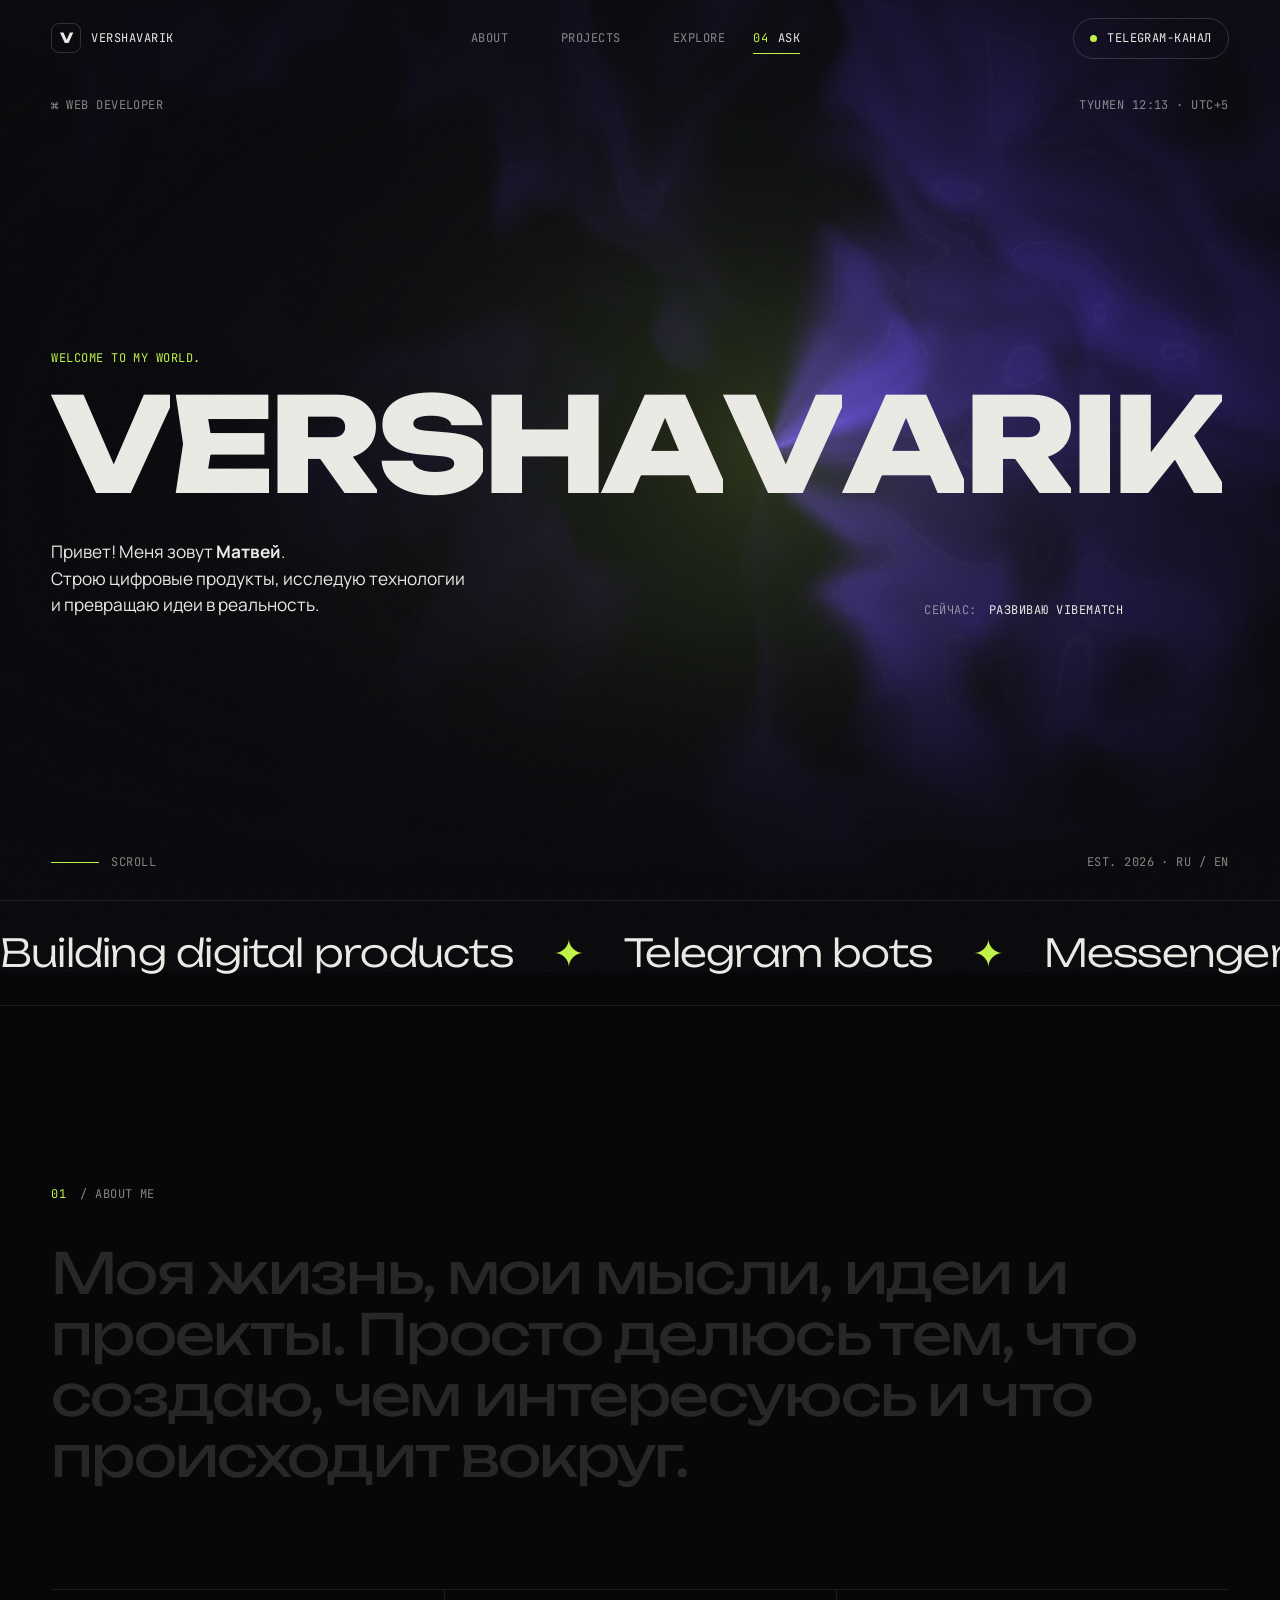
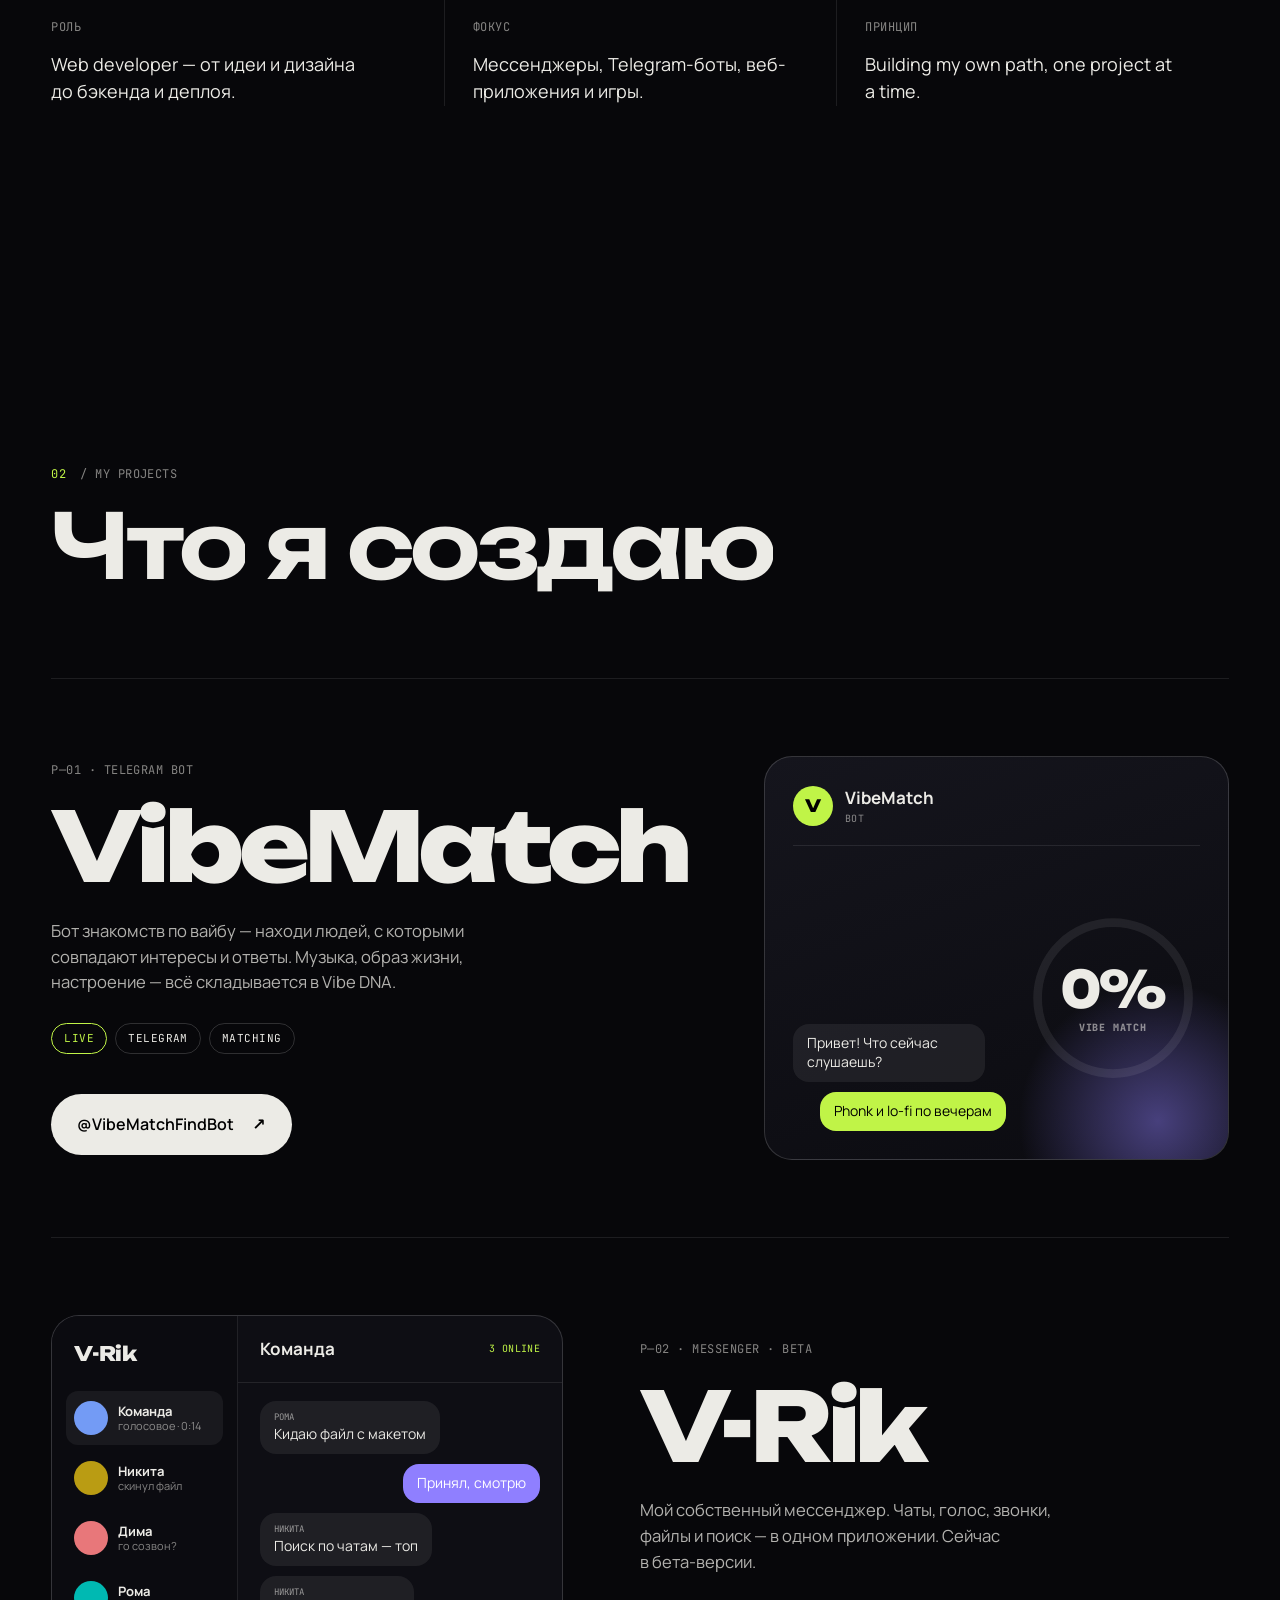
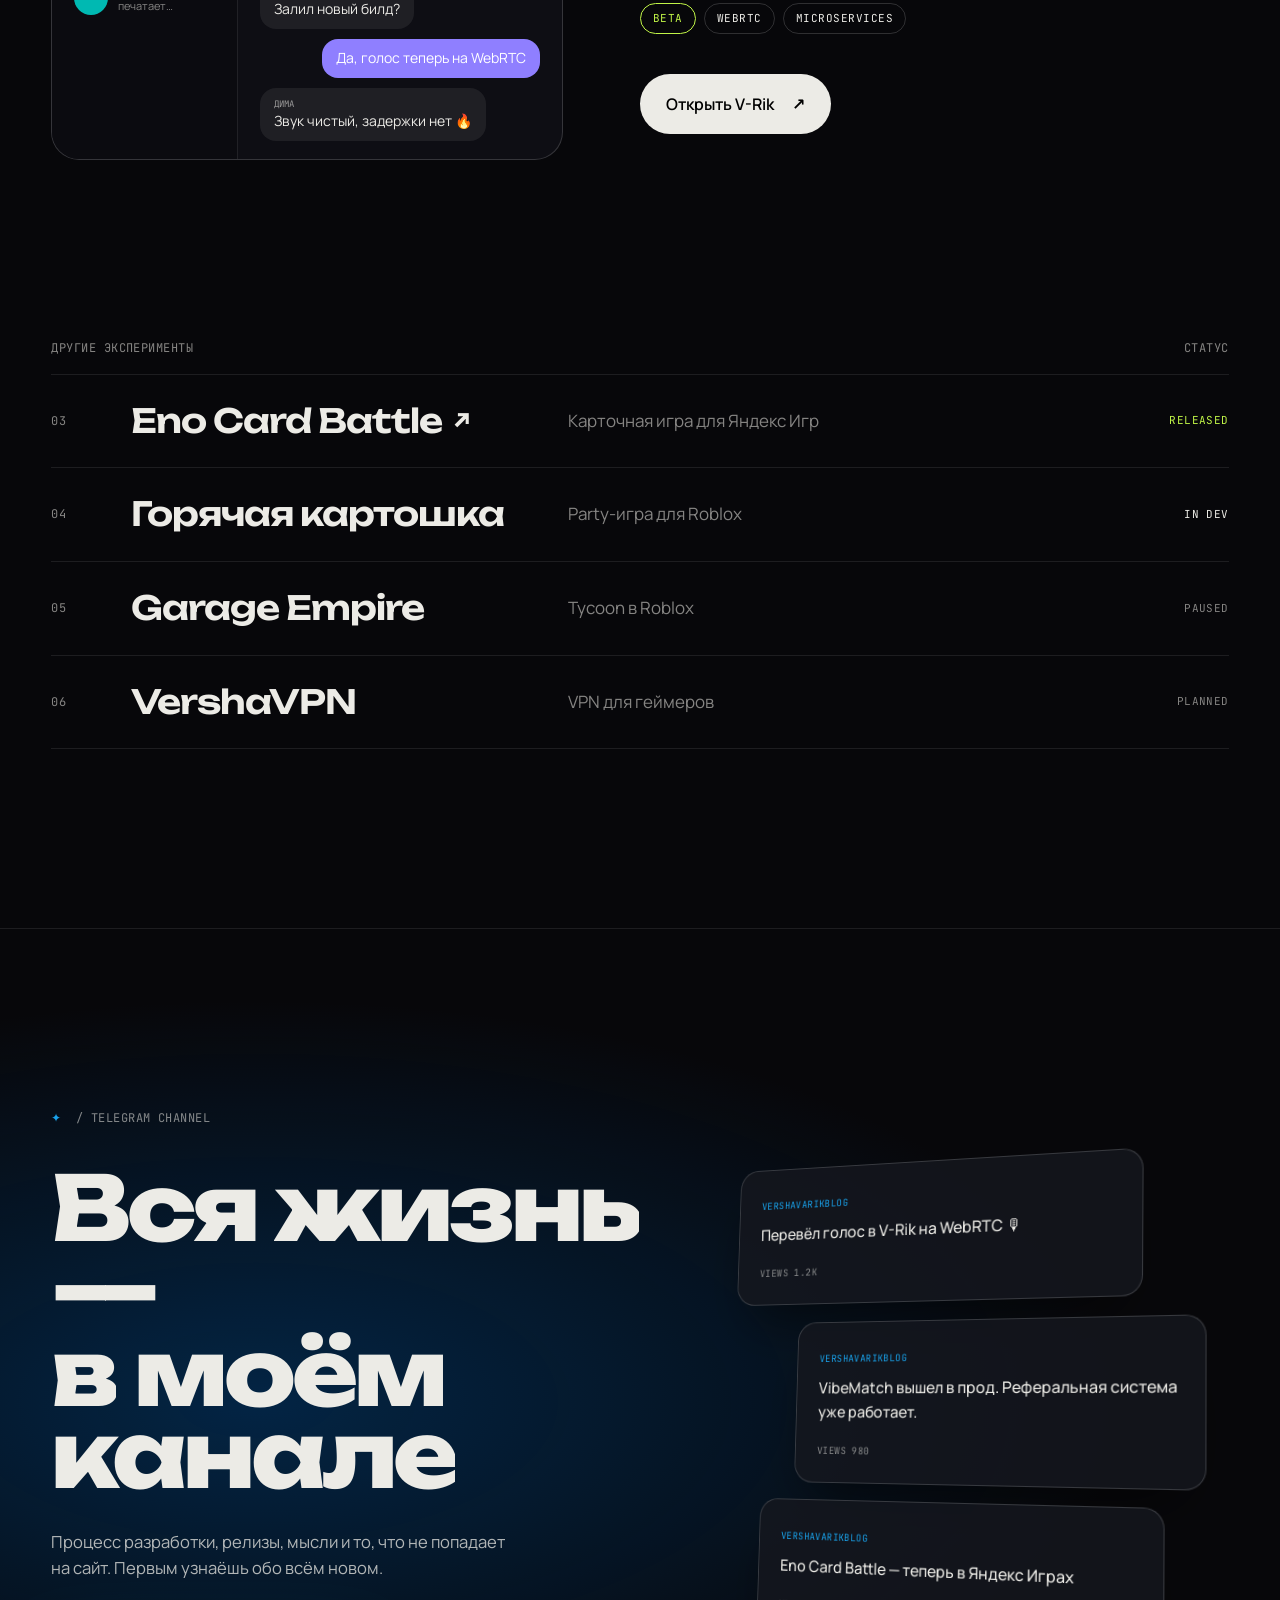
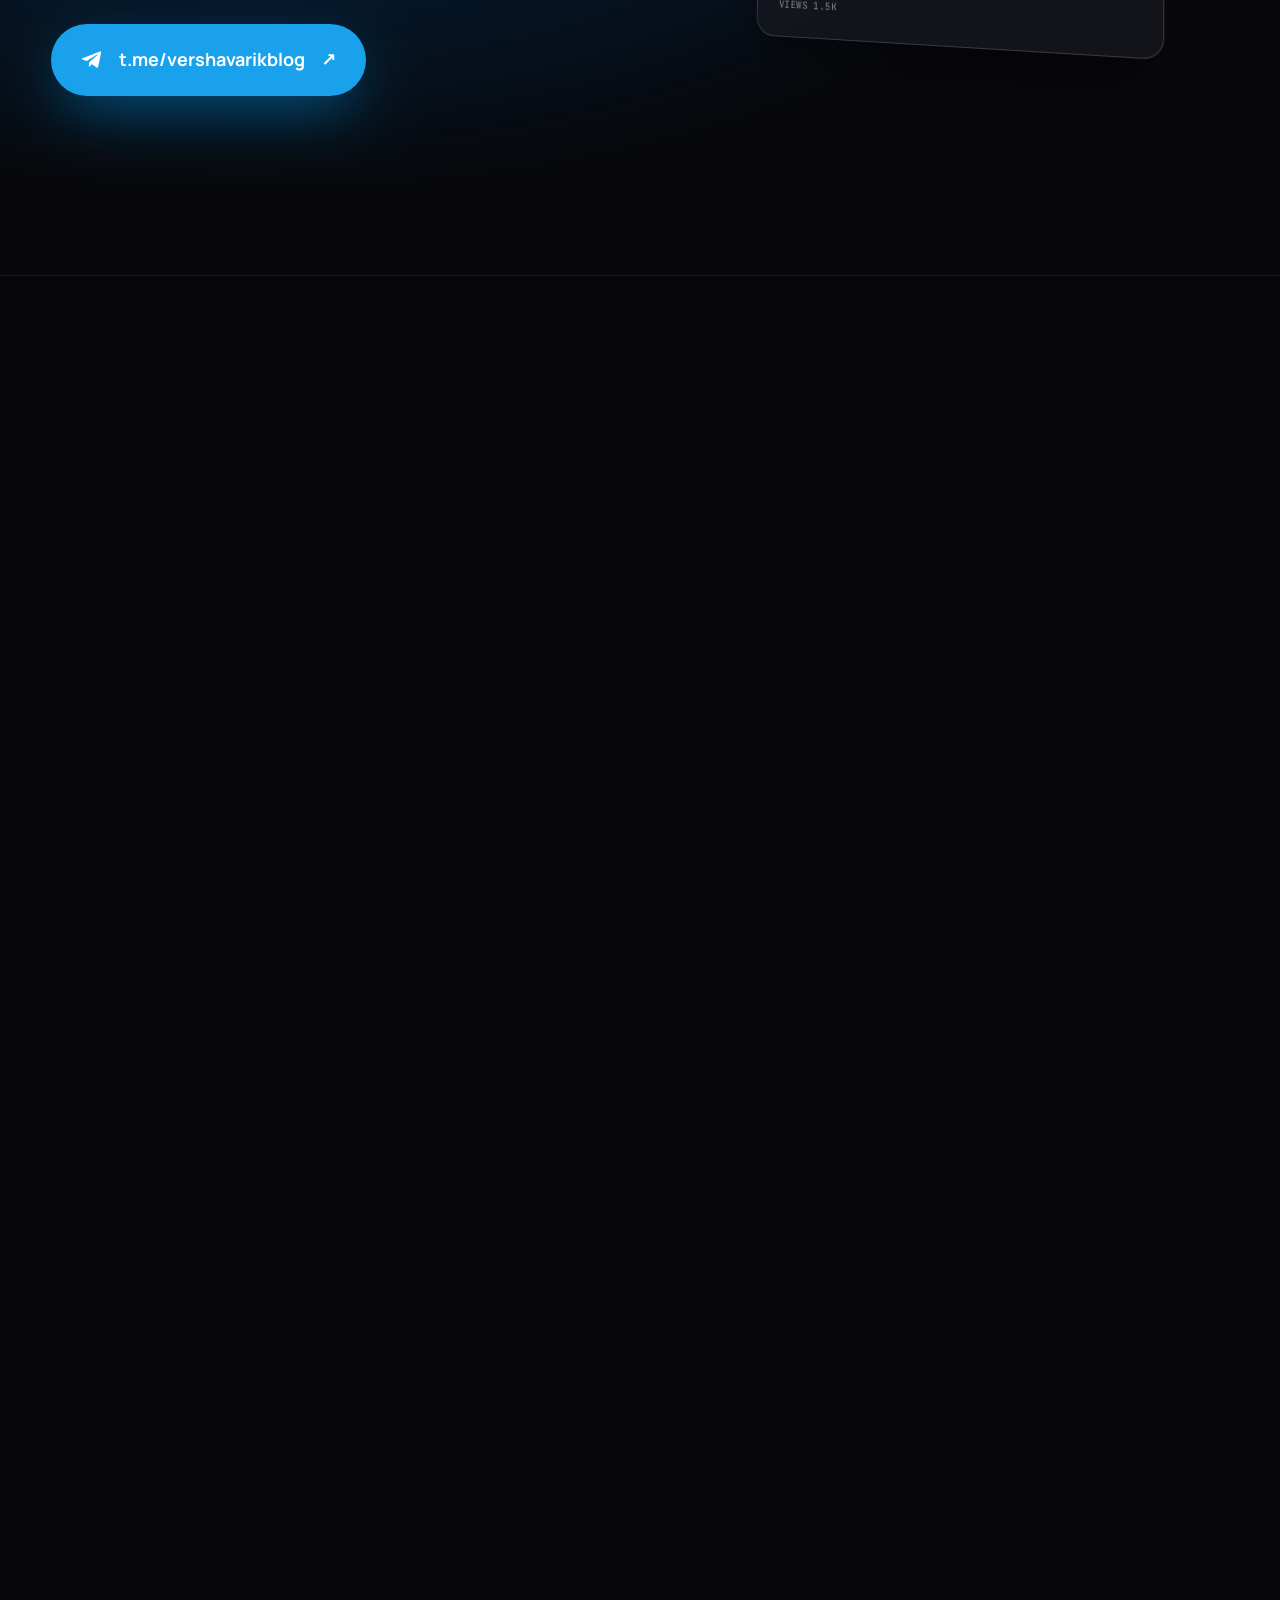
==== commit a99f1e3e: "Починить экран загрузки: вернуть разметку прелоадера и не блокировать скролл" ====
--- a/index.html
+++ b/index.html
@@ -27,7 +27,11 @@
 <a class="skip mono" href="#about">Перейти к содержанию</a>
 
 <!-- PRELOADER (first visit only) -->
-
+<div class="loader" id="loader" aria-hidden="true">
+  <div class="loader__top mono"><span>VERSHAVARIK</span><span>/ initializing world</span></div>
+  <div class="loader__count" id="loaderCount">000</div>
+  <div class="loader__bar"><i id="loaderBar"></i></div>
+</div>
 
 <div class="cursor" id="cursor" aria-hidden="true" style="transform: translate3d(1333.07px, 341.24px, 0px);"><span class="cursor__label" id="cursorLabel">Ask</span></div>
 <div class="grain" aria-hidden="true"></div>
